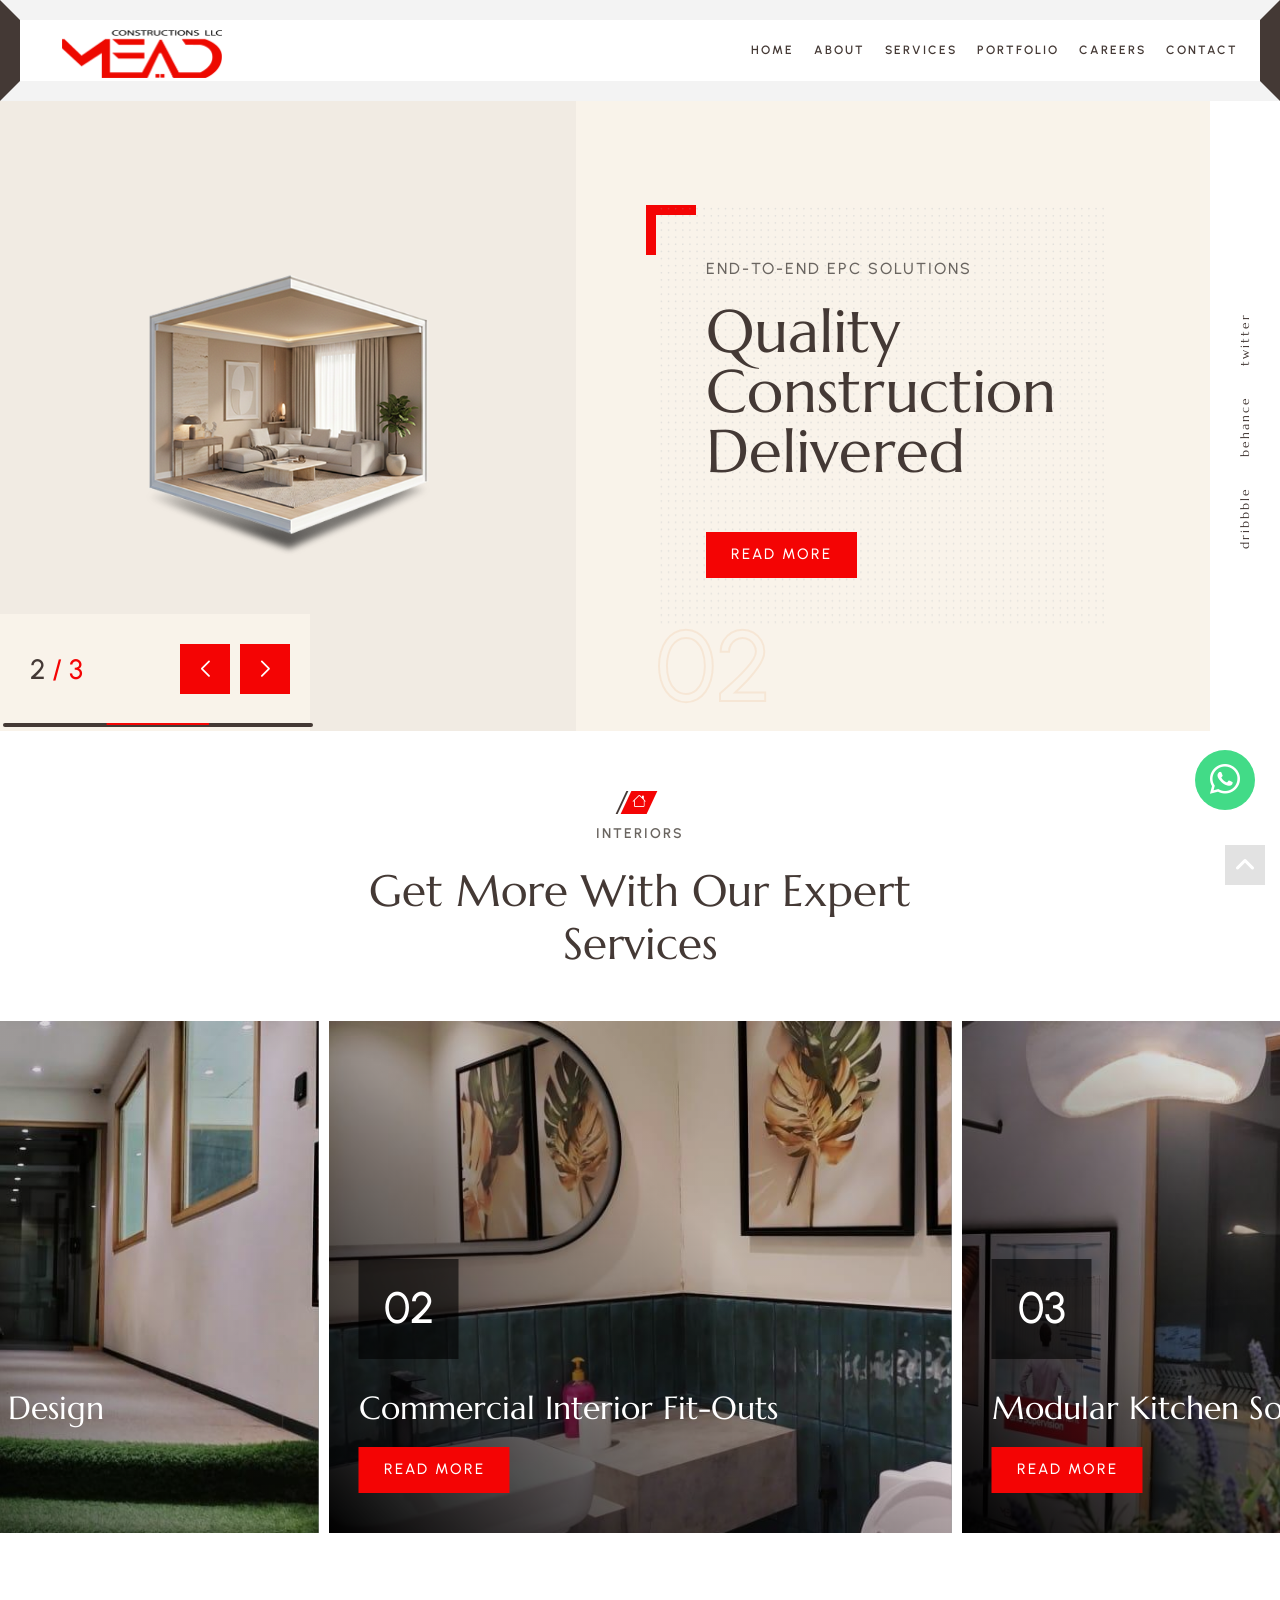
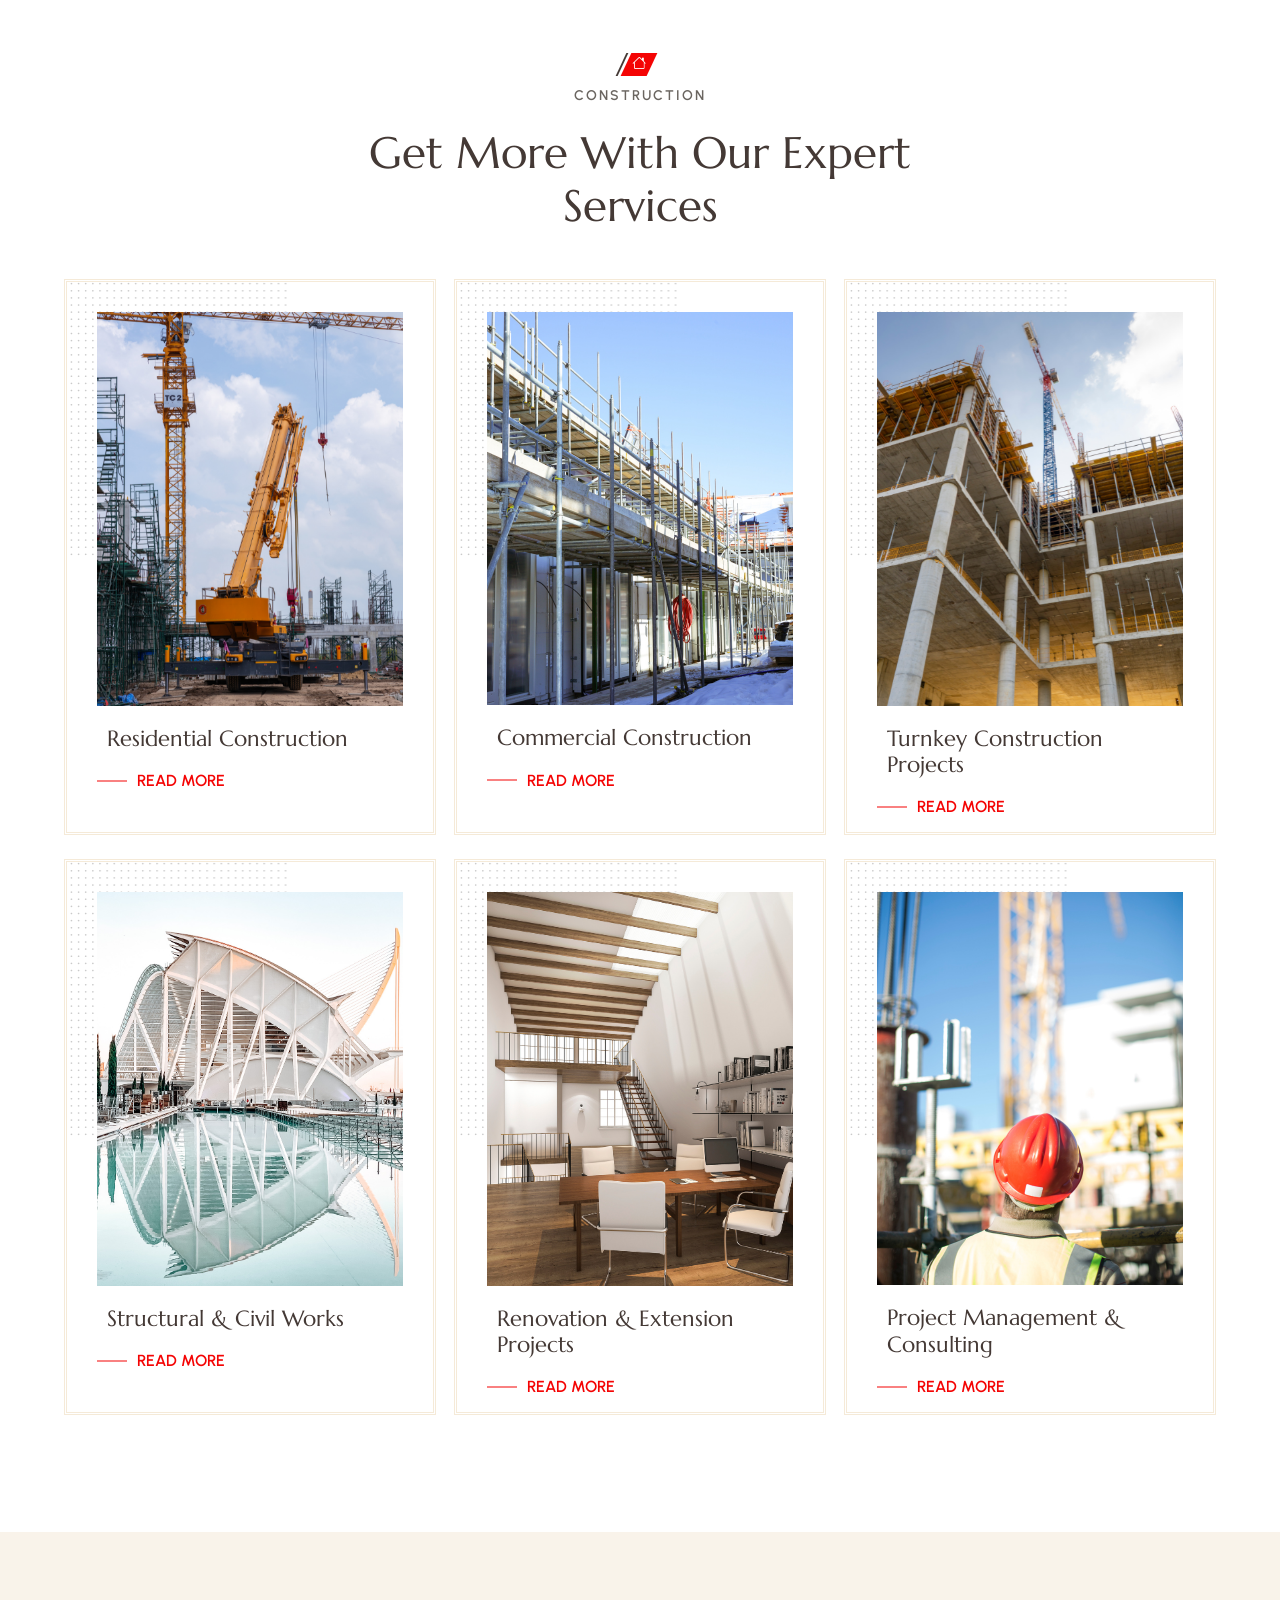
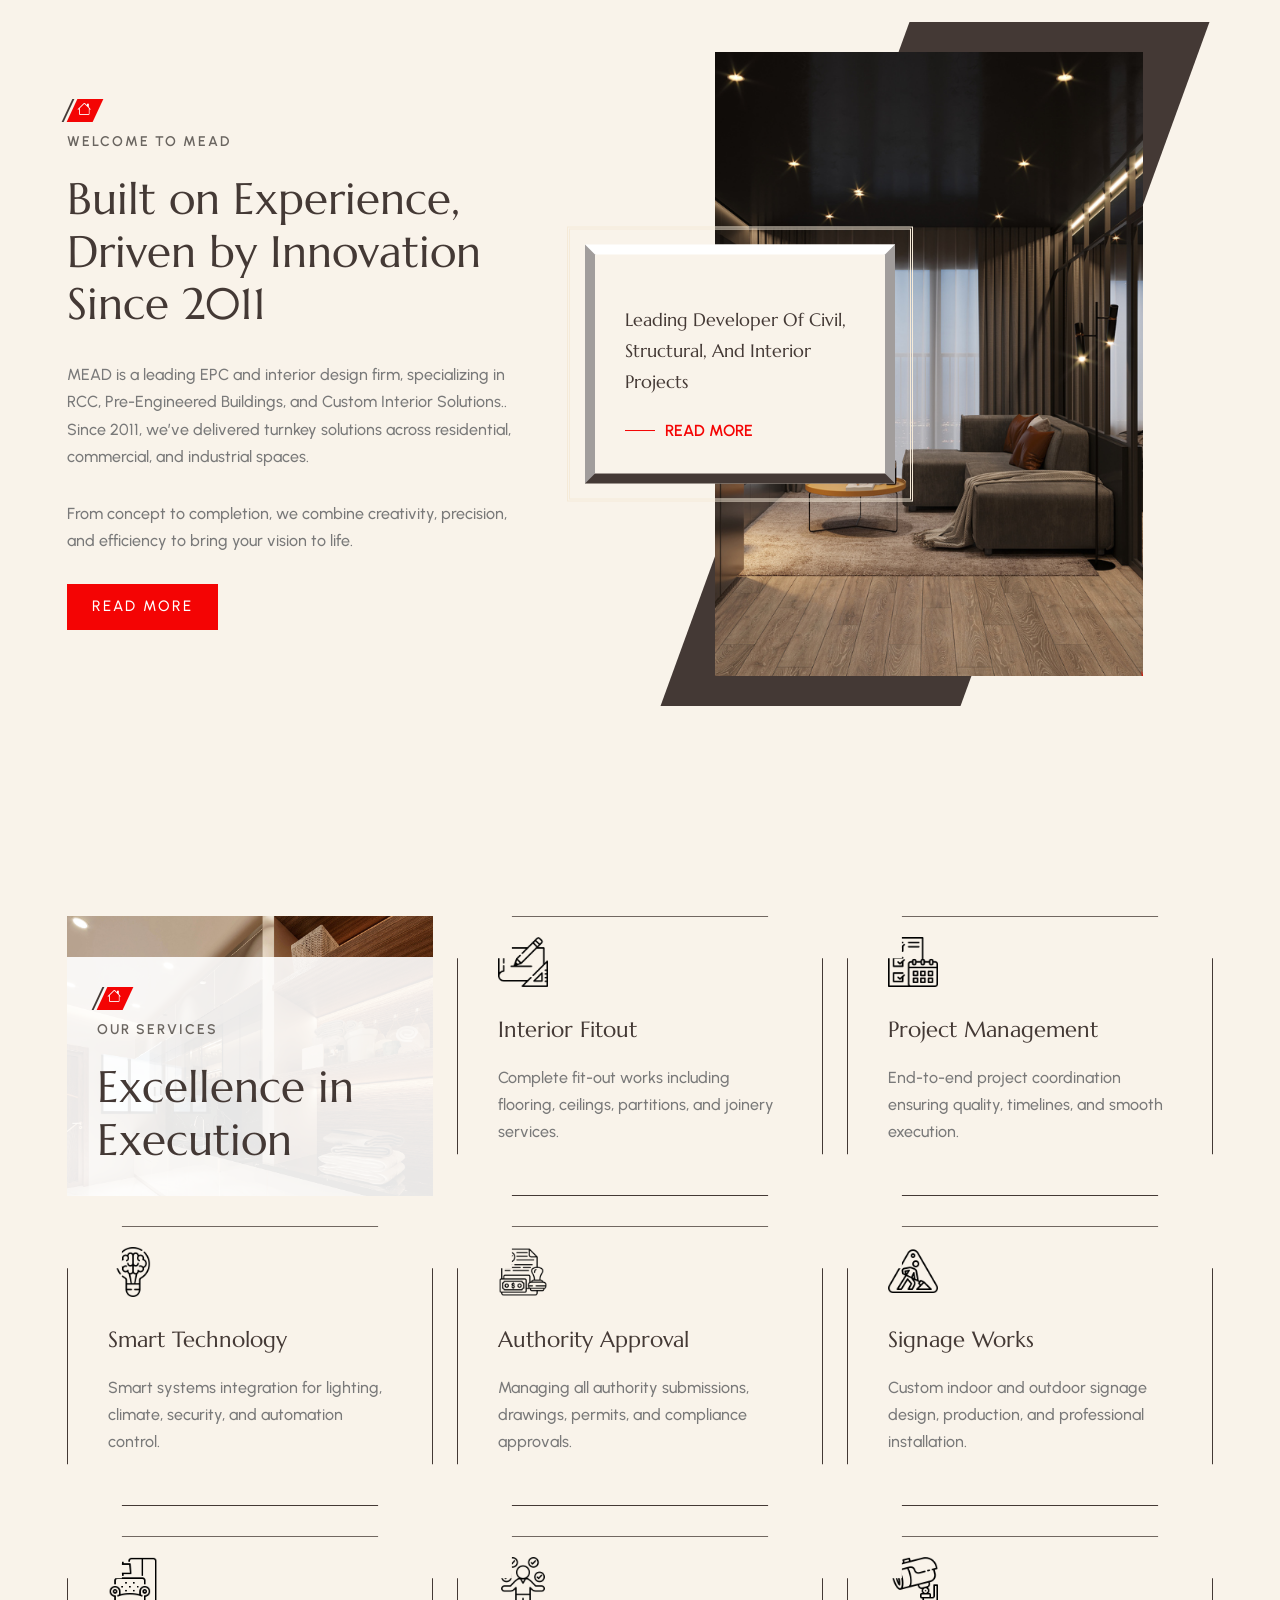
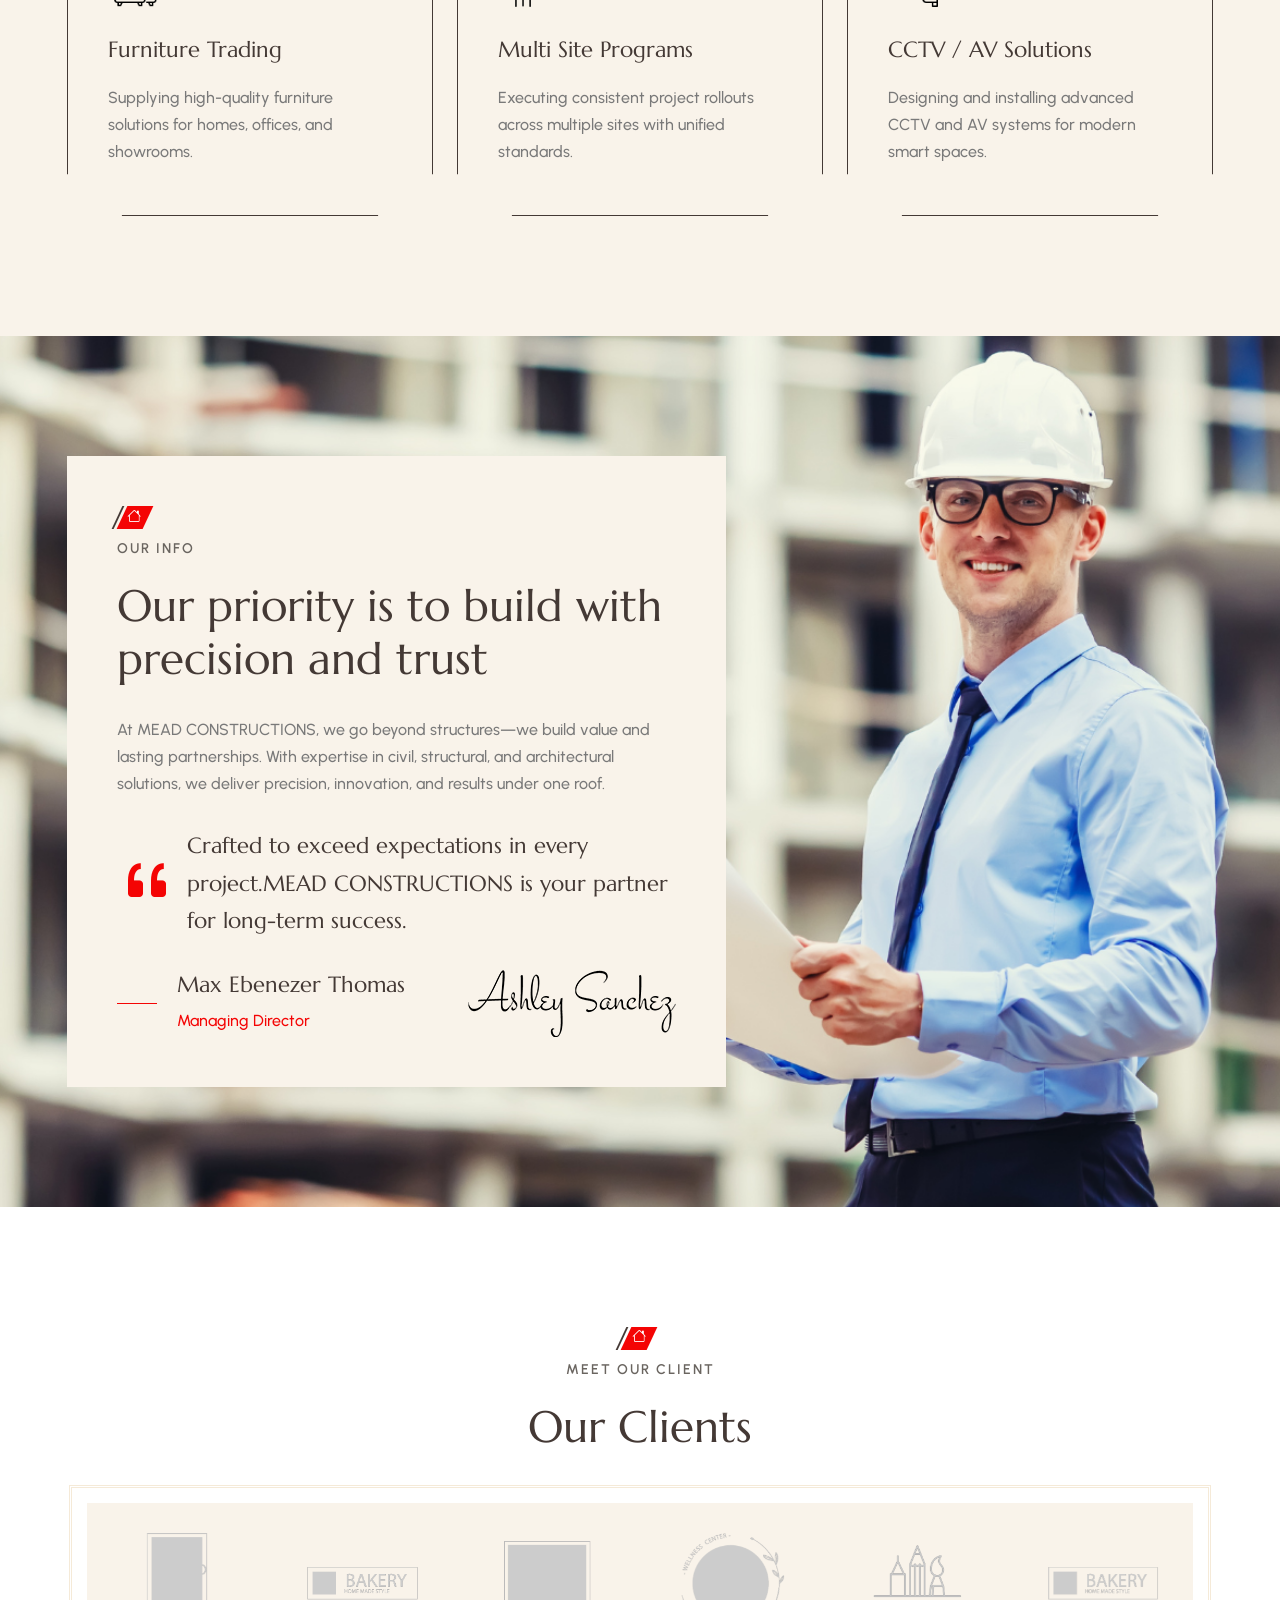
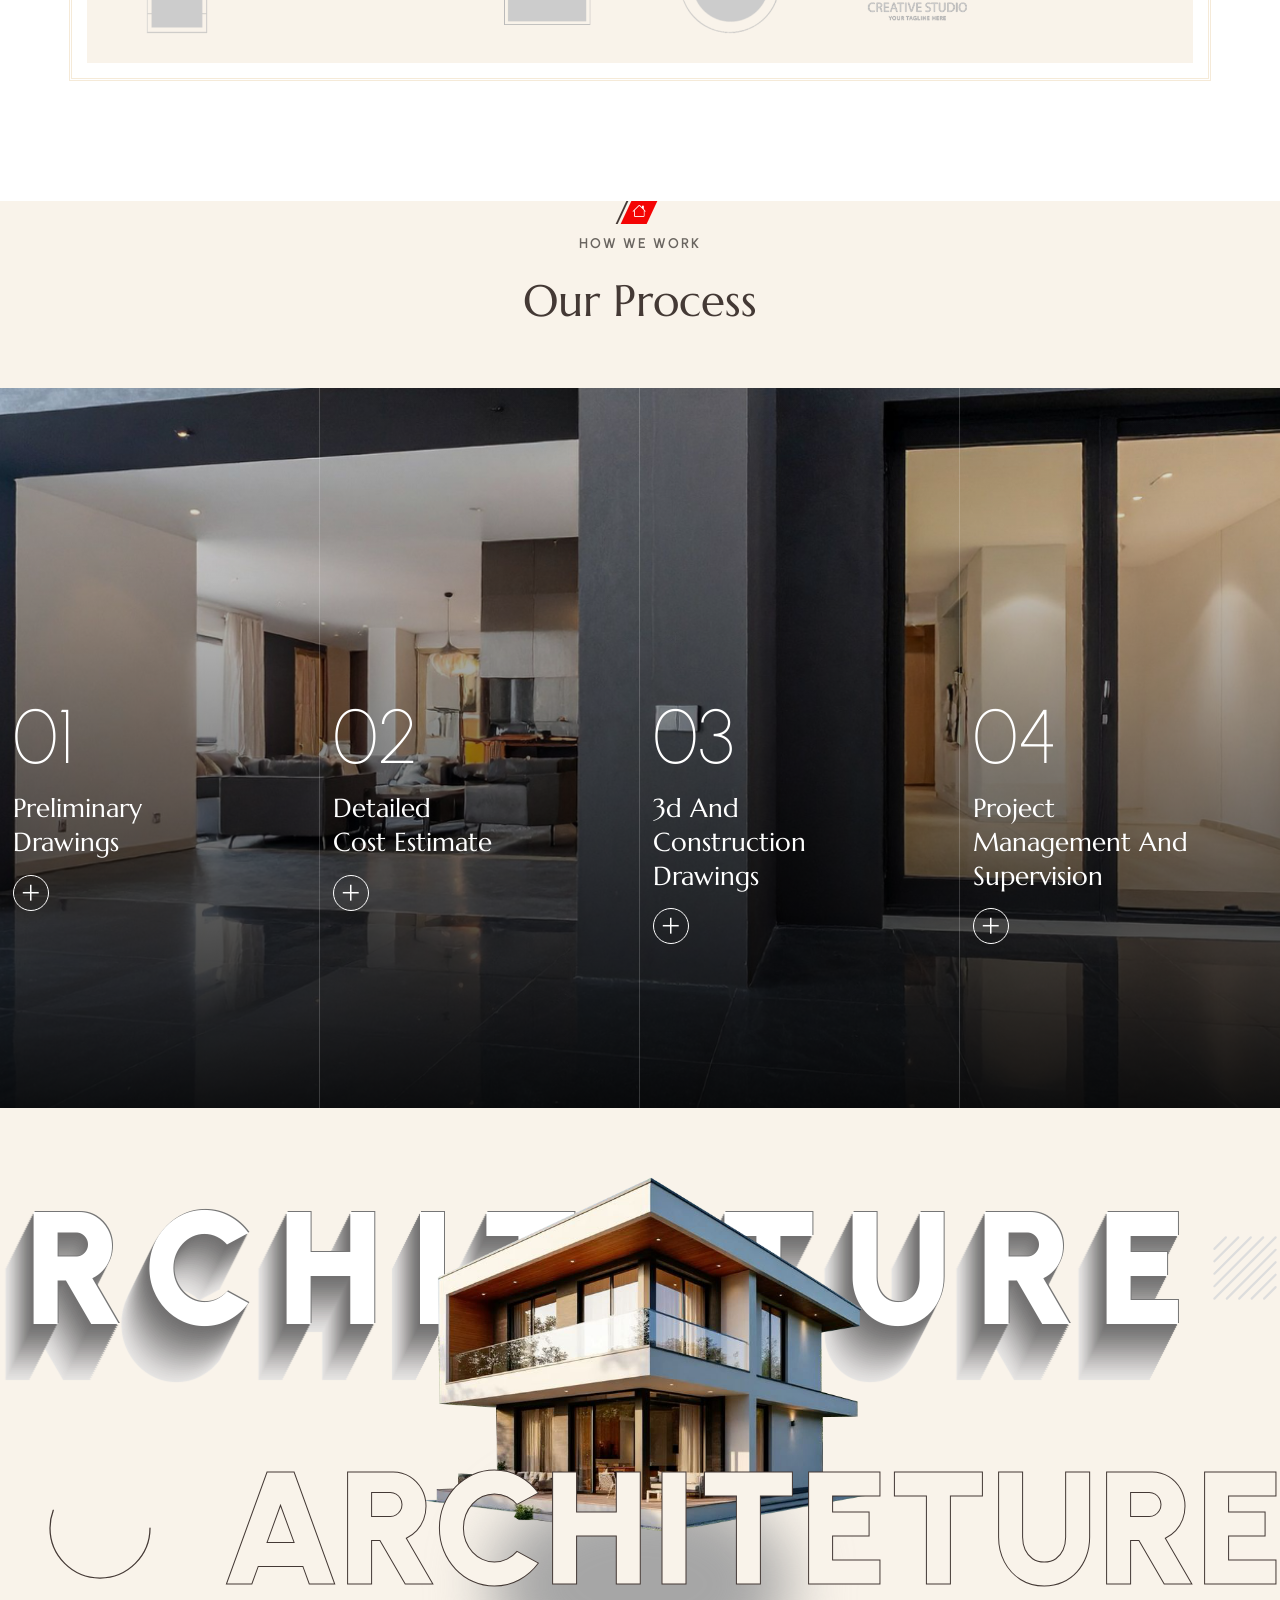
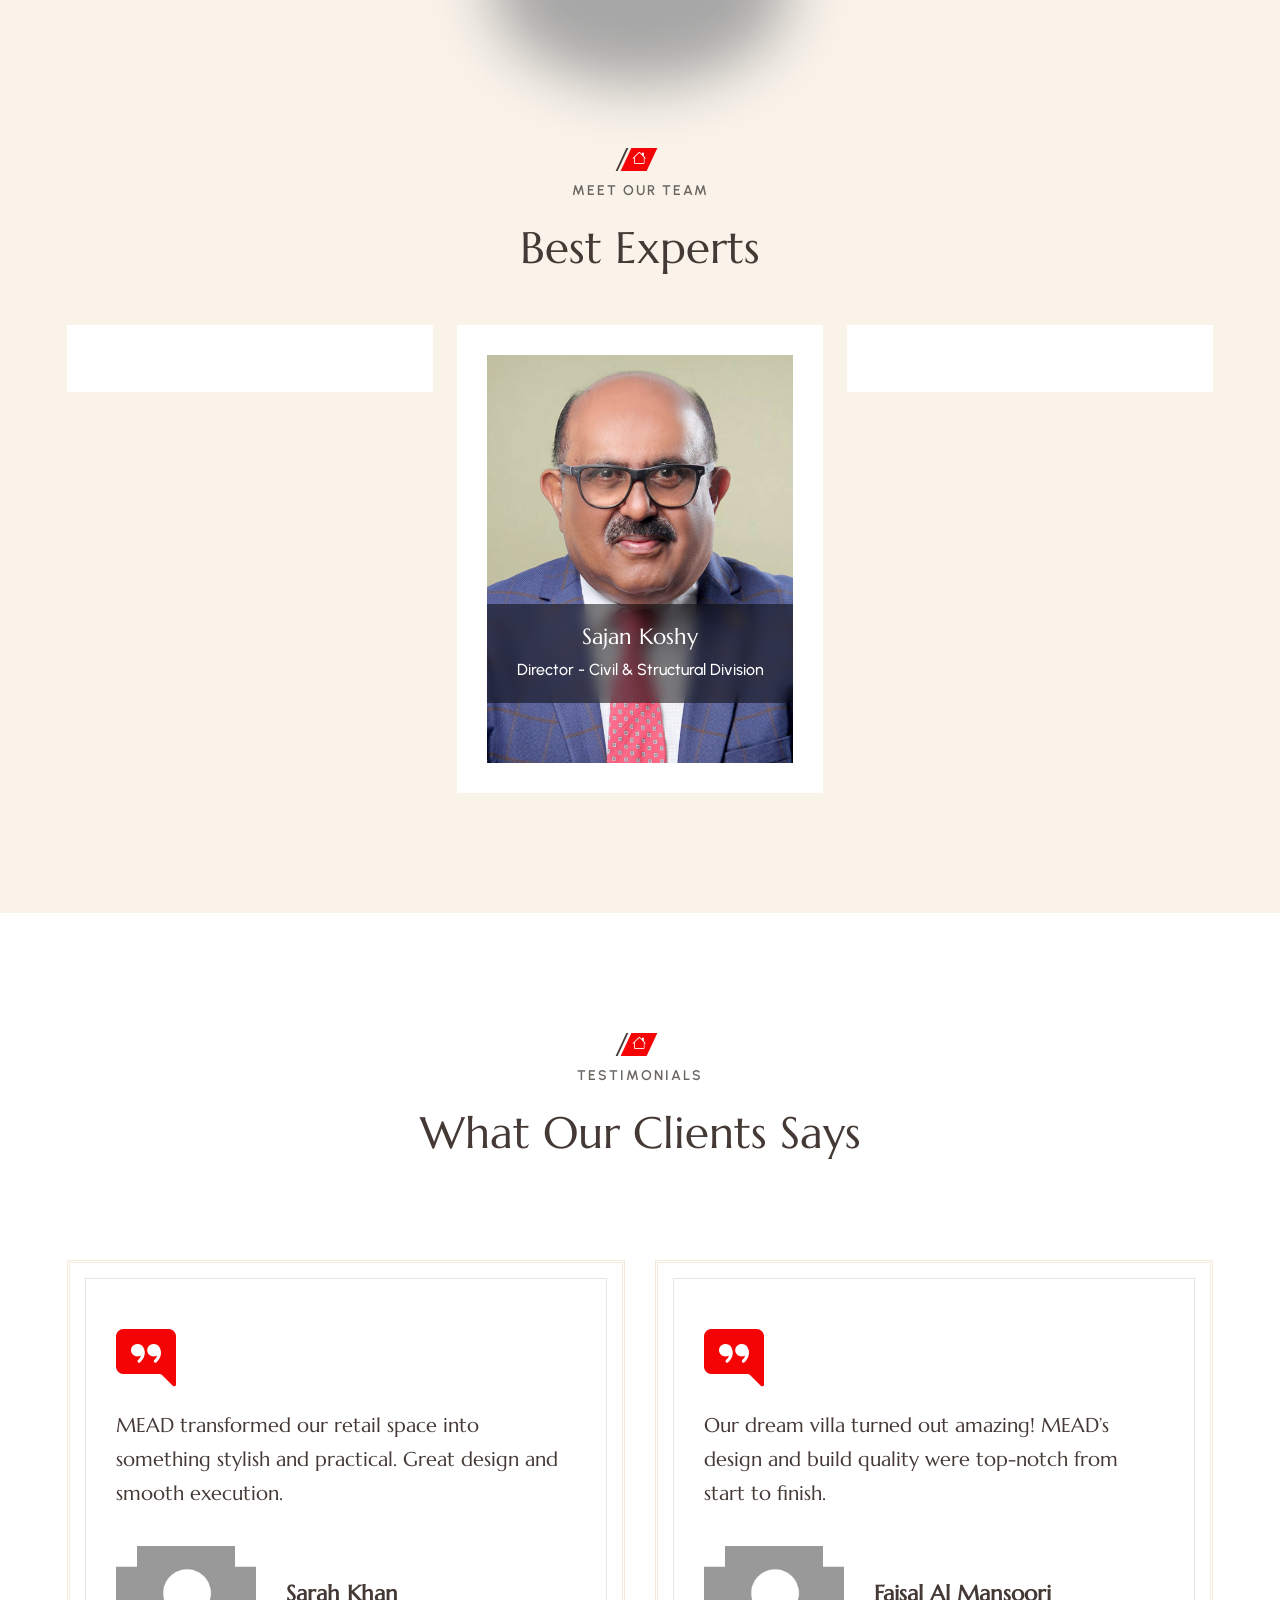
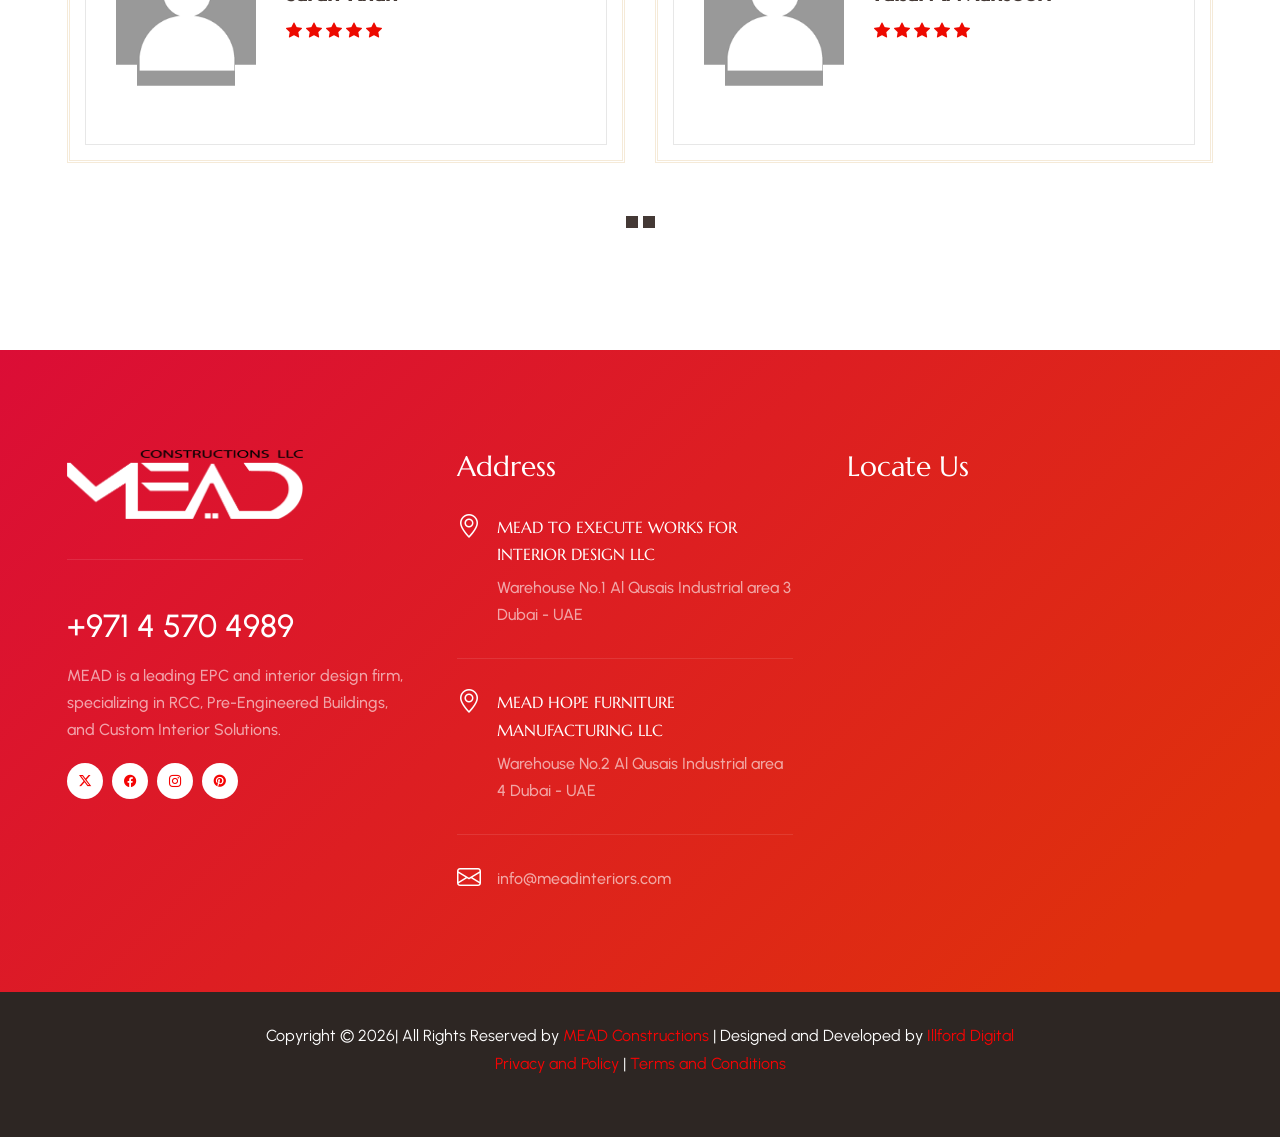
==== index.html @ 0c6e7ac3 "vommit" ====
<!DOCTYPE html>
<html lang="en">

<head>

    <!-- META -->
    <meta charset="utf-8">
    <meta http-equiv="X-UA-Compatible" content="IE=edge">
    <meta name="keywords" content="">
    <meta name="author" content="">
    <meta name="robots" content="">
    <meta name="description" content="">

    <!-- FAVICONS ICON -->
    <link rel="apple-touch-icon" sizes="180x180" href="images/apple-touch-icon-v2.png">
    <link rel="icon" type="image/png" sizes="32x32" href="images/favicon-32x32-v2.png">
    <link rel="icon" type="image/png" sizes="16x16" href="images/favicon-16x16.png">


    <!-- PAGE TITLE HERE -->
    <title>Home | MEAD</title>

    <!-- MOBILE SPECIFIC -->
    <meta name="viewport" content="width=device-width, initial-scale=1">

    <link rel="stylesheet" href="css/bootstrap.min.css"><!-- BOOTSTRAP STYLE SHEET -->
    <link rel="stylesheet" href="css/font-awesome.min.css"><!-- FONTAWESOME STYLE SHEET -->
    <link rel="stylesheet" href="css/owl.carousel.min.css"><!-- OWL CAROUSEL STYLE SHEET -->
    <link rel="stylesheet" href="css/magnific-popup.min.css"><!-- MAGNIFIC POPUP STYLE SHEET -->
    <link rel="stylesheet" href="css/swiper-bundle.min.css"><!-- Link Swiper's CSS -->
    <link rel="stylesheet" href="css/style.css"><!-- MAIN STYLE SHEET -->
    <link rel="stylesheet" href="css/bootstrap-icons.css"><!-- BOOTSTRAP ICON STYLE SHEET -->
    <link rel="stylesheet" href="css/lc_lightbox.css"><!-- Lc light box popup -->
    <link rel="stylesheet" href="css/bootstrap-slider.min.css"><!-- Price Range Slider -->
<style>
    .loading-area{
    position: fixed;
    inset: 0;
    background: #ffffff;
    display: flex;
    align-items: center;
    justify-content: center;
    z-index: 9999;
}

/* remove absolute positioning */
.loading-pic{
    position: relative;
}

/* Spinner */
.loader{
    width: 50px;
    height: 50px;
    border: 5px solid #f3f3f3;
    border-top: 5px solid #e10600;
    border-radius: 50%;
    animation: spin 1s linear infinite;
}

@keyframes spin{
    0%{ transform: rotate(0deg); }
    100%{ transform: rotate(360deg); }
}




 @media (max-width: 1024px) {
    .heading .above, .heading .below {
        display: block;
                font-size: 30px;
    }

    .acd-bx.enabled .section:not(.open) h2.heading .above, .acd-bx.enabled .section:not(.open) h2.heading .below {
    display: block;
    }
}


</style>
</head>

<body>
    <!-- LOADING AREA START ===== -->
    <div class="loading-area">
        <div class="loading-box"></div>
        <div class="loading-pic">
            <div class="loader"></div>
        </div>
    </div>
    <!-- LOADING AREA  END ====== -->

    <!-- Curser Pointer -->
    <div class="cursor"></div>
    <div class="cursor2"></div>

    <div class="page-wraper">

        <!-- HEADER START -->
        <header class="sticky-header site-header header-style-2 mobile-sider-drawer-menu">
            <div class="main-bar-wraper  navbar-expand-lg">
                <div class="main-bar">

                    <div class="container-fluid clearfix">

                        <div class="logo-header">
                            <div class="logo-header-inner logo-header-one">
                                <a href="index.html">
                                    <img src="images/red-logo.png" alt="">
                                </a>
                            </div>
                        </div>


                        <ul class="company-site-info">
                            <li><i class="bi bi-phone"></i><a href="tel:+97145704989" style="cursor: pointer;">+971 4
                                    570 4989</a></li>
                            <li><i class="bi bi-envelope"></i><a href="mailto:info@meadinteriors.com"
                                    style="cursor: pointer;">info@meadinteriors.com</a></li>
                        </ul>


                        <!-- NAV Toggle Button -->
                        <button id="mobile-side-drawer" data-target=".header-nav" data-toggle="collapse" type="button"
                            class="navbar-toggler collapsed">
                            <span class="sr-only">Toggle navigation</span>
                            <span class="icon-bar icon-bar-first"></span>
                            <span class="icon-bar icon-bar-two"></span>
                            <span class="icon-bar icon-bar-three"></span>
                        </button>

                        <!-- MAIN Vav -->
                        <div class="nav-animation header-nav navbar-collapse collapse d-flex justify-content-end">

                            <ul class=" nav navbar-nav">
                                <li><a href="index.html">Home</a></li>
                              <li><a href="about.html">About</a></li>
                                        <!-- <li class="menu-arrow"><a href="services.html">Services</a></li> -->

                                   <!-- <li class="has-child"><a href="javascript:;">Interiors</a>
                                    <ul class="sub-menu">
                                        <li><a href="service-detail.html">Interior Design</a></li>
                                        <li><a href="service-detail.html">Smart Space</a></li>
                                      <li><a href="service-detail.html">Furnture</a></li>
                                      <li><a href="service-detail.html">Joinery</a></li>
                                    </ul>                                                                 
                                </li>
                                   <li class="has-child"><a href="javascript:;">Construction</a>
                                    <ul class="sub-menu">
                                        <li><a href="service-detail.html">Engineering, Procurement & Construction (EPC)</a></li>
                                        <li><a href="service-detail.html">Pre-Engineered Building (PEB) Systems</a></li>
                                        <li><a href="service-detail.html">Civil & Structural Works</a></li>
                                        <li><a href="service-detail.html">Architecture & Design</a></li>
                                        <li><a href="service-detail.html">Interior Design & Fit-Out</a></li>
                                        <li><a href="service-detail.html">Maintenance & Facility Management</a></li>
                                    </ul>                                                                 
                                </li> -->


                                 <li class="has-child">
                                    <a href="javascript:;">Services</a>
                                    <ul class="sub-menu">

                                        <li><a href="javascript:;">Interiors</a>
                                            <ul class="sub-menu">
                                                <li><a href="interiors.html#residential-interior-design">Residential Interior Design</a></li>
                                                <li><a href="interiors.html#commercial-interior-fit-outs">Commercial Interior Fit-Outs</a></li>
                                                  <li><a href="interiors.html#modular-kitchen-solutions">Modular Kitchen Solutions</a></li>
                                                    <li><a href="interiors.html#bedroom-and-wardrobe-design">Bedroom & Wardrobe Design</a></li>
                                                      <li><a href="interiors.html#false-ceiling-and-lighting-design">False Ceiling & Lighting Design</a></li>
                                                        <li><a href="interiors.html#renovation-and-remodeling-services">Renovation & Remodeling Services</a></li>
                                            </ul>
                                        </li>

                                        <li><a href="javascript:;">Constructions</a>
                                            <ul class="sub-menu">
                                                <li><a href="constructions.html#residential-construction">Residential Construction</a></li>
                                                <li><a href="constructions.html#commercial-construction">Commercial Construction</a></li>
                                                   <li><a href="constructions.html#turnkey-construction-projects">Turnkey Construction Projects</a></li>
                                                      <li><a href="constructions.html#structural-and-civil-works">Structural & Civil Works</a></li>
                                                         <li><a href="constructions.html#renovation-and-extension-projects">Renovation & Extension Projects</a></li>
                                                             <li><a href="constructions.html#project-management-and-consulting">Project Management & Consulting</a></li>
                                            </ul>
                                        </li>                                              
                                    </ul>                                
                                </li>


                                <li><a href="project.html">Portfolio</a></li>
                                <li><a href="career.html">Careers</a></li>
                                  
                                <li><a href="contact.html">Contact</a></li>

                                </ul>

</div>


                                <!-- SITE Search -->
                                <div id="search">
                                    <span class="close-btn">X</span>
                                    <form role="search" id="searchform" action="/search" method="get" class="radius-xl">
                                        <div class="input-group">
                                            <input class="form-control" value="" name="q" type="search"
                                                placeholder="Search...">
                                            <span class="input-group-append">
                                                <button type="button" class="search-btn">
                                                    <i class="bi bi-search"></i>
                                                </button>
                                            </span>
                                        </div>
                                    </form>
                                </div>

                        </div>

                    </div>
                </div>
                <!-- Sidebar popup Item -->
                <!-- <div class="xs-sidebar-group info-group">
                <div class="xs-overlay xs-bg-black"></div>
                <div class="xs-sidebar-widget">

                    <div class="sidebar-widget-container">
                        <div class="widget-heading">
                            <a href="#" class="close-side-widget">
                                <i class="bi bi-x-square-fill"></i>
                            </a>
                        </div>

                        <div class="sidebar-textwidget"> -->

                <!-- Sidebar Info Content -->
                <!-- <div class="sidebar-info-contents">
                                <div class="content-inner">
                                    <div class="content-box">

                                        <div class="cart-dropdown-item-wraper">
                                            <div class="nav-cart-content">
                                                
                                                <div class="nav-cart-items">
                                                    <div class="nav-cart-item">
                                                        <div class="nav-cart-item-image">
                                                            <a href="shop-detail.html"><img src="images/cart/pic-1.jpg" alt="p-1"></a>
                                                        </div>
                                                        <div class="nav-cart-item-desc">
                                                            <span class="nav-cart-item-price"><strong>2</strong> x $ 19.99</span>
                                                            <a href="shop-detail.html">Potted plants with shelf and chair</a>
                                                            <a href="shop-detail.html" class="nav-cart-item-quantity radius-sm">x</a>
                                                        </div>
                                                    </div>
                                                    <div class="nav-cart-item">
                                                        <div class="nav-cart-item-image">
                                                            <a href="shop-detail.html"><img src="images/cart/pic-2.jpg" alt="p-2"></a>
                                                        </div>
                                                        <div class="nav-cart-item-desc">
                                                            <span class="nav-cart-item-price"><strong>1</strong> x $ 24.99</span>
                                                            <a href="shop-detail.html">Elegant plants decoration vase</a>
                                                            <a href="shop-detail.html" class="nav-cart-item-quantity radius-sm">x</a>
                                                        </div>
                                                    </div>
                                                    <div class="nav-cart-item">
                                                        <div class="nav-cart-item-image">
                                                            <a href="shop-detail.html"><img src="images/cart/pic-3.jpg" alt="p-1"></a>
                                                        </div>
                                                        <div class="nav-cart-item-desc">
                                                            <span class="nav-cart-item-price"><strong>2</strong> x $ 19.99</span>
                                                            <a href="shop-detail.html">Round plants decoration vase</a>
                                                            <a href="shop-detail.html" class="nav-cart-item-quantity radius-sm">x</a>
                                                        </div>
                                                    </div>
                                                    <div class="nav-cart-item">
                                                        <div class="nav-cart-item-image">
                                                            <a href="shop-detail.html"><img src="images/cart/pic-4.jpg" alt="p-2"></a>
                                                        </div>
                                                        <div class="nav-cart-item-desc">
                                                            <span class="nav-cart-item-price"><strong>1</strong> x $ 24.99</span>
                                                            <a href="shop-detail.html">Plant pot on stairs interior design</a>
                                                            <a href="shop-detail.html" class="nav-cart-item-quantity radius-sm">x</a>
                                                        </div>
                                                    </div>
                                                </div>

                                                <div class="nav-cart-title p-tb10 p-lr15 d-flex">
                                                    <h4  class="m-a0">Subtotal:</h4>
                                                    <h5 class="m-a0">$67.97</h5>
                                                </div>

                                                <div class="nav-cart-action d-flex justify-content-start">
                                                    <a href="shop-detail.html" class="site-button">View Cart</a>
                                                    <a href="shop-detail.html" class="site-button-secondry" >Checkout </a>
                                                </div>

                                            </div>
                                        </div> 
                                        
                                    </div>
                                </div>
                            </div> -->

                <!-- </div>

                    </div>
                </div>
            </div> -->
                <!--End Sidebar popup Item -->
        </header>
        <!-- HEADER END -->

        <!-- CONTENT START -->
        <div class="page-content">

            <!-- Swiper -->
            <div class="twm-slider1-wrap slider-circle-pic-wrap">

                <div class="slider2-left-sidebar">
                    <div class="slider2-left-sidebar-position">
                        <div class="slider2-l-social">
                            <ul class="social2-icons">
                                <li><a class="bg-dribble-clr" href="javascript:void(0);">dribbble<i
                                            class="bi bi-dribbble"></i></a></li>
                                <li><a class="bg-behance-clr" href="javascript:void(0);">behance<i
                                            class="bi bi-behance"></i></a></li>
                                <li><a class="bg-twitter-clr" href="javascript:void(0);">twitter<i
                                            class="bi bi-twitter-x"></i></a></li>
                            </ul>
                        </div>

                    </div>
                </div>


                <div class="swiper twm-slider1">

                    <div class="swiper-wrapper  twm-slider1-slides">
                        <div class="swiper-slide">
                            <img src="images/main-slider/slider1/interior1.png" alt="">
                        </div>
                        <div class="swiper-slide">
                            <img src="images/main-slider/slider1/interior3.png" alt="">
                        </div>
                        <div class="swiper-slide">
                            <img src="images/main-slider/slider1/interior2.png" alt="">
                        </div>
                    </div>
                    <div class="controls-area">
                        <div class="swiper-pagination"></div>
                        <div class="buttons-controls">
                            <div class="swiper-button-next"></div>
                            <div class="swiper-button-prev"></div>
                        </div>
                        <div class="swiper-scrollbar"></div>

                    </div>
                </div>

                <div class="swiper twm-slider1-content">

                    <div class="swiper-wrapper">
                        <div class="swiper-slide">
                            <div class="twm-slider1-content-inner">
                                <div class="twm-slider1-content-inner-detail">
                                    <span class="sm-title" data-swiper-parallax="-300">Engineering Excellence</span>
                                    <h2 class="wt-title" data-swiper-parallax="-500">
                                        Landmark Structural Design
                                    </h2>
                                    <a href="about.html" class="site-button">Read More</a>
                                </div>
                            </div>
                            <div class="xl-title">
                                <span data-swiper-parallax="-1000">01</span>
                            </div>
                        </div>

                        <div class="swiper-slide">
                            <div class="twm-slider1-content-inner">
                                <div class="twm-slider1-content-inner-detail">
                                    <span class="sm-title" data-swiper-parallax="-300">End-to-End EPC Solutions</span>
                                    <h2 class="wt-title" data-swiper-parallax="-500">
                                        Quality Construction Delivered
                                    </h2>
                                    <a href="about.html" class="site-button">Read More</a>
                                </div>
                            </div>
                            <div class="xl-title">
                                <span data-swiper-parallax="-1000">02</span>
                            </div>
                        </div>

                        <div class="swiper-slide">
                            <div class="twm-slider1-content-inner">
                                <div class="twm-slider1-content-inner-detail">
                                    <span class="sm-title" data-swiper-parallax="-300">RCC & PEB Expertise</span>
                                    <h2 class="wt-title" data-swiper-parallax="-500">
                                        Durable Modern Structures
                                    </h2>
                                    <a href="about.html" class="site-button">Read More</a>
                                </div>
                            </div>
                            <div class="xl-title">
                                <span data-swiper-parallax="-1000">03</span>
                            </div>
                        </div>


                    </div>
                    <!--                    
                    <div class="slider-circle-pic">
                        <img src="images/main-slider/slider1/circle1.png" alt="">
                    </div> -->

                </div>



            </div>
            <!-- Swiper -->











            <!-- Slider Section -->
            <div class="twm-hvillas-2slider" style="    background-color: white;
    padding-top: 60px;">

                <div class="section">
                    <div class="container">


                         <div class="section-head center wt-small-separator-outer">
                        <div class="wt-small-separator site-text-primary">
                            <i class="bi bi-house"></i>
                            <div>Interiors</div>
                        </div>
                        <h2 class="wt-title">Get More With Our Expert Services</h2>
                    </div>



                        <div class="hvillas-sl-2">
                            <div class="swiper-wrapper">

                                <!--Column -1 -->
                                <div class="swiper-slide">
                                    <div class="people__card">
                                        <img src="images/project/image1.jpg" alt="Image" class="people__card__image">
                                        <div class="people__card__content">
                                            <div class="slide__number">01</div>
                                            <div class="slide__title">Residential Interior Design</div>
                                            <a href="interiors.html#residential-interior-design" class="site-button">Read More</a> 
                                        </div>
                                        <div class="slide__gradient"></div>
                                    </div>
                                </div>
                                <!--Column -2 -->
                                <div class="swiper-slide">
                                    <div class="people__card">
                                        <img src="images/project/image2.jpg" alt="Image" class="people__card__image">
                                        <div class="people__card__content">
                                            <div class="slide__number">02</div>
                                            <div class="slide__title">Commercial Interior Fit-Outs</div>
                                            <a href="interiors.html#commercial-interior-fit-outs" class="site-button">Read More</a> 
                                        </div>
                                        <div class="slide__gradient"></div>
                                    </div>
                                </div>
                                <!--Column -3 -->
                                <div class="swiper-slide">
                                    <div class="people__card">
                                        <img src="images/project/image3.jpg" alt="Image" class="people__card__image">
                                        <div class="people__card__content">
                                            <div class="slide__number">03</div>
                                            <div class="slide__title">Modular Kitchen Solutions</div>
                                            <a href="interiors.html#modular-kitchen-solutions" class="site-button">Read More</a> 
                                        </div>
                                        <div class="slide__gradient"></div>
                                    </div>
                                </div>
                                <!--Column -4 -->
                                <div class="swiper-slide">
                                    <div class="people__card">
                                        <img src="images/project/image4.jpg" alt="Image" class="people__card__image">
                                        <div class="people__card__content">
                                            <div class="slide__number">04</div>
                                            <div class="slide__title">Bedroom & Wardrobe Design</div>
                                            <a href="interiors.html#bedroom-and-wardrobe-design" class="site-button">Read More</a> 
                                        </div>
                                        <div class="slide__gradient"></div>
                                    </div>
                                </div>
                                <!--Column -5 -->
                                <div class="swiper-slide">
                                    <div class="people__card">
                                        <img src="images/project/image5.jpg" alt="Image" class="people__card__image">
                                        <div class="people__card__content">
                                            <div class="slide__number">05</div>
                                            <div class="slide__title">False Ceiling & Lighting Design</div>

                                            <a href="interiors.html#false-ceiling-and-lighting-design" class="site-button">Read More</a> 
                                        </div>
                                        <div class="slide__gradient"></div>
                                    </div>
                                </div>
                                <!--Column -6 -->
                                <div class="swiper-slide">
                                    <div class="people__card">
                                        <img src="images/project/image6.jpg" alt="Image" class="people__card__image">
                                        <div class="people__card__content">
                                            <div class="slide__number">06</div>
                                            <div class="slide__title">Renovation & Remodeling Services</div>
                                            <a href="interiors.html#renovation-and-remodeling-services" class="site-button">Read More</a> 
                                        </div>
                                        <div class="slide__gradient"></div>
                                    </div>
                                </div>
                                <!--Column -7 -->
                         
                                <!--Column -8 -->
                         

                            </div>
                        </div>
                    </div>
                </div>

            </div>
            <!-- Slider Section -->









<style>
    .service-icon-box-two .service-icon-box-bootom {
    padding-top: 20px;
}
.service-icon-box-two {
    height: 550px;
}
.service-icon-box-two .service-icon-content {
    padding: 15px 0px 30px 0px;

}

@media only screen and (max-width: 768px) {
.service-icon-box-two {
    height: 454px;
}

.how_we_work{
    padding-top: 60px !important;
}

}
</style>




            <!-- WE PROVIDE SERVICE SECTION START -->
            <div class="section-full p-t120 p-b90 twm-we-pro-service-wrap">
                <div class="container">

                    <!-- TITLE START-->
                    <div class="section-head center wt-small-separator-outer">
                        <div class="wt-small-separator site-text-primary">
                            <i class="bi bi-house"></i>
                            <div>Construction</div>
                        </div>
                        <h2 class="wt-title">Get More With Our Expert Services</h2>
                    </div>
                    <!-- TITLE END-->

                    <div class="section-content">
                        <div class="service-icon-box-wrap">
                            <div class="row justify-content-center d-flex">

                                <!--Column 1-->
                                <div class="col-xl-4 col-lg-4 col-md-6 m-b30">
                                    <div class="service-icon-box-two">
                                        <div class="service-media"><img src="images/services/1.jpg" alt=""></div>
                                            <div class="service-icon-box-bootom">
                             
                                            <h3 class="wt-title"><a href="constructions.html#residential-construction">Residential Construction</a></h3>
                                        </div>

                                        <div class="service-icon-content">
                                         
                                            <a href="constructions.html#residential-construction" class="site-button-link site-text-primary">Read More</a>
                                        </div>
                                    
                                    </div>
                                </div>

                                <!--Column 2-->
                                <div class="col-xl-4 col-lg-4 col-md-6 m-b30">
                                    <div class="service-icon-box-two">
                                        <div class="service-media"><img src="images/services/2.jpg" alt=""></div>
                                          <div class="service-icon-box-bootom">
                                          
                                            <h3 class="wt-title"><a href="constructions.html#commercial-construction">Commercial Construction</a></h3>
                                        </div>
                                        <div class="service-icon-content">
                                           
                                            <a href="constructions.html#commercial-construction" class="site-button-link site-text-primary">Read More</a>
                                        </div>
                                      
                                    </div>
                                </div>


                                <!--Column 3-->
                                <div class="col-xl-4 col-lg-4 col-md-6 m-b30">
                                    <div class="service-icon-box-two">
                                        <div class="service-media"><img src="images/services/3.jpg" alt=""></div>
                                          <div class="service-icon-box-bootom">
                                 
                                            <h3 class="wt-title"><a href="constructions.html#turnkey-construction-projects">Turnkey Construction Projects</a></h3>
                                        </div>
                                        <div class="service-icon-content">
                                          
                                            <a href="constructions.html#turnkey-construction-projects" class="site-button-link site-text-primary">Read More</a>
                                        </div>

                                      
                                    </div>
                                </div>

                                <!--Column 4-->
                                <div class="col-xl-4 col-lg-4 col-md-6 m-b30">
                                    <div class="service-icon-box-two">
                                        <div class="service-media"><img src="images/services/4.jpg" alt=""></div>
                                          <div class="service-icon-box-bootom">
                                    
                                            <h3 class="wt-title"><a href="constructions.html#structural-and-civil-works">Structural & Civil Works</a>
                                            </h3>
                                        </div>
                                        <div class="service-icon-content">
                                            
                                            <a href="constructions.html#structural-and-civil-works" class="site-button-link site-text-primary">Read More</a>
                                        </div>
                                      
                                    </div>
                                </div>

                                <!--Column 5-->
                                <div class="col-xl-4 col-lg-4 col-md-6 m-b30">
                                    <div class="service-icon-box-two">
                                        <div class="service-media"><img src="images/services/5.jpg" alt=""></div>
                                          <div class="service-icon-box-bootom">
                                          
                                            <h3 class="wt-title"><a href="constructions.html#renovation-and-extension-projects">Renovation & Extension Projects</a></h3>
                                        </div>
                                        <div class="service-icon-content">
                                           
                                            <a href="constructions.html#renovation-and-extension-projects" class="site-button-link site-text-primary">Read More</a>
                                        </div>
                                      
                                    </div>
                                </div>

                                <!--Column 6-->
                                <div class="col-xl-4 col-lg-4 col-md-6 m-b30">
                                    <div class="service-icon-box-two">
                                        <div class="service-media"><img src="images/services/6.jpg" alt=""></div>
                                          <div class="service-icon-box-bootom">
                                     
                                            <h3 class="wt-title"><a href="constructions.html#project-management-and-consulting">Project Management & Consulting</a></h3>
                                        </div>
                                        <div class="service-icon-content">
                                         
                                            <a href="constructions.html#project-management-and-consulting" class="site-button-link site-text-primary">Read More</a>
                                        </div>
                                      
                                    </div>
                                </div>

                            </div>
                        </div>
                    </div>

                </div>
            </div>
            <!-- WE PROVIDE SERVICE SECTION END -->


            <!-- ABOUT ONE SECTION START -->
            <div class="section-full p-t120  p-b90  about-section-one-wrap">
                <div class="about-section-one">
                    <div class="container">
                        <div class="section-content">
                            <div class="row">
                                <div class="col-lg-5 col-md-12 m-b30">
                                    <div class="company-exp-full-info">
                                        <!-- TITLE START-->
                                        <div class="section-head left wt-small-separator-outer">
                                            <div class="wt-small-separator site-text-primary">
                                                <i class="bi bi-house"></i>
                                                <div>WELCOME TO MEAD</div>
                                            </div>
                                            <h2 class="wt-title title_split_anim">Built on Experience, Driven by
                                                Innovation Since 2011</h2>
                                            <p>MEAD is a leading EPC and interior design firm, specializing in RCC,
                                                Pre-Engineered Buildings, and Custom Interior Solutions.. Since 2011,
                                                we’ve delivered turnkey solutions across residential, commercial, and
                                                industrial spaces.
                                            </p>
                                            <p>
                                                From concept to completion, we combine creativity, precision, and
                                                efficiency to bring your vision to life.
                                            </p>
                                        </div>
                                        <!-- TITLE END-->
                                        <a href="about.html" class="site-button">Read More</a>
                                    </div>
                                </div>
                                <div class="col-lg-7 col-md-12 m-b30 company-exp-position">
                                    <div class="company-exp">
                                        <div class="company-exp-media"><img src="images/about2/l-pic.jpg" alt=""></div>
                                        <div class="company-exp-tagline">
                                            <span>Leading Developer Of Civil, Structural, And Interior Projects</span>
                                            <a href="about.html" class="site-button-link site-text-primary">Read
                                                More</a>
                                        </div>
                                        <!-- <div class="circle-text1">
                                            <div class="emblem-wrap">
                                                <div class="emblem">End-to-End Architecture and Interior Solutions-
                                                </div>
                                                <i><img src="images/in-circle-bx.png" alt="In Circle Pic"></i>
                                            </div>
                                        </div> -->
                                    </div>
                                </div>
                            </div>
                        </div>
                    </div>
                </div>
            </div>
            <!-- ABOUT ONE SECTION END -->

            <!-- VIDEO SECTION START -->
            <!-- <div class="section-full  video-section2-outer-wrap ">
            	<div class="video-section2-corner-top"></div>
                <div class="video-section2-corner-bottom"></div>
                <div class="watch-video">
                    <span class="site-text-dark">Watch Our video</span>
                </div>
                <div class="container">
                    <div class="section-content">                 
                        <div class="row justify-content-center align-items-center">
                        
                            <div class="col-lg-6 col-md-12">
                                <div class="video-section2-outer">
                                    <div class="video-section2 parallax-section">
                                        <img src="images/video-img2.jpg" alt="" class="parallax-image">
                                        <a href="https://player.vimeo.com/video/845982181?color=ffffff&amp;title=0&amp;byline=0&amp;portrait=0" class="mfp-video play-now-video">
                                            <i class="icon fa fa-play"></i>
                                            <span class="ripple"></span>
                                        </a>   
                                    </div>

                                </div>
                            </div> 

                            <div class="col-lg-6 col-md-12">
                                <div class="video-section2-right"> -->
            <!-- TITLE START-->
            <!-- <div class="section-head left wt-small-separator-outer">
                                        <div class="wt-small-separator site-text-primary">
                                            <i class="bi bi-house"></i>
                                            <div>Our Info</div>
                                        </div>
                                        <h2 class="wt-title title_split_anim">Design That Makes You Feel At Home.</h2>
                                        <p>Architecture and interior company has the power to shape beautiful and functional spaces. Whether designing buildings or curating interiors, your company likely balances creativity, technical expertise, and client needs to create stunning environments.</p>
                                    </div> -->
            <!-- TITLE END-->

            <!-- <a href="about-1.html" class="site-button ">Read More</a>  -->
            <!-- </div> -->
            <!-- </div> -->
            <!--                                                     
                        </div>
                    </div> 
                </div>
            </div>    -->
            <!-- VIDEO SERVICE  SECTION END -->

            <!-- WHAT WE DO SECTION START -->
            <div class="section-full p-t120 p-b90">
                <div class="container">
                    <div class="s-section-three">
                        <div class="row d-flex justify-content-center">

                            <!-- COLUMNS 1 -->
                            <div class="col-lg-4 col-md-6  m-b30">
                                <div class="icon-box-style-three-title">
                                    <div class="icon-box-style-three-title-bg">
                                        <!-- TITLE START-->
                                        <div class="section-head left wt-small-separator-outer ">
                                            <div class="wt-small-separator site-text-primary">
                                                <i class="bi bi-house"></i>
                                                <div>Our Services</div>
                                            </div>
                                            <h2 class="wt-title title_split_anim">Excellence in Execution</h2>
                                        </div>
                                        <!-- TITLE END-->
                                    </div>
                                </div>
                            </div>

                            <!-- COLUMNS 2 -->
                            <div class="col-lg-4 col-md-6  m-b30">
                                <div class="icon-box-style-three-wrap">
                                    <div class="icon-box-style-three">

                                        <div class="wt-icon-box-wraper">
                                            <div class="icon-lg">
                                                <span class="icon-cell site-text-primary">
                                                    <img src="images/icons/architecture.png" alt="Image"></span>
                                            </div>
                                        </div>

                                        <div class="icon-box-three-title">
                                            <h3 class="wt-title">Interior Fitout</h3>
                                        </div>

                                        <div class="icon-box-three-content">
                                            <p>Complete fit-out works including flooring, ceilings, partitions, and
                                                joinery services.</p>

                                            <!-- <a href="#" class="site-button-link site-text-primary">Read More</a> -->
                                        </div>

                                    </div>
                                </div>
                            </div>

                            <!-- COLUMNS 3 -->
                            <div class="col-lg-4 col-md-6  m-b30">
                                <div class="icon-box-style-three-wrap">
                                    <div class="icon-box-style-three">

                                        <div class="wt-icon-box-wraper">
                                            <div class="icon-lg">
                                                <span class="icon-cell site-text-primary"><img
                                                        src="images/icons/project-management.png" alt="Image"></span>
                                            </div>
                                        </div>

                                        <div class="icon-box-three-title">
                                            <h3 class="wt-title">Project Management
                                            </h3>
                                        </div>

                                        <div class="icon-box-three-content">
                                            <p>End-to-end project coordination ensuring quality, timelines, and smooth
                                                execution.</p>

                                            <!-- <a href="#" class="site-button-link site-text-primary">Read More</a> -->
                                        </div>

                                    </div>
                                </div>
                            </div>

                            <!-- COLUMNS 4 -->
                            <div class="col-lg-4 col-md-6  m-b30">
                                <div class="icon-box-style-three-wrap">
                                    <div class="icon-box-style-three">

                                        <div class="wt-icon-box-wraper">
                                            <div class="icon-lg">
                                                <span class="icon-cell site-text-primary"><img
                                                        src="images/icons/idea.png" alt="Image"></span>
                                            </div>
                                        </div>

                                        <div class="icon-box-three-title">
                                            <h3 class="wt-title">Smart Technology</h3>
                                        </div>

                                        <div class="icon-box-three-content">
                                            <p>Smart systems integration for lighting, climate, security, and automation
                                                control.</p>

                                            <!-- <a href="#" class="site-button-link site-text-primary">Read More</a> -->
                                        </div>

                                    </div>
                                </div>
                            </div>

                            <!-- COLUMNS 5 -->
                            <div class="col-lg-4 col-md-6  m-b30">
                                <div class="icon-box-style-three-wrap">
                                    <div class="icon-box-style-three">

                                        <div class="wt-icon-box-wraper">
                                            <div class="icon-lg">
                                                <span class="icon-cell site-text-primary"><img
                                                        src="images/icons/approval.png" alt="Image"></span>
                                            </div>
                                        </div>

                                        <div class="icon-box-three-title">
                                            <h3 class="wt-title">Authority Approval
                                            </h3>
                                        </div>

                                        <div class="icon-box-three-content">
                                            <p>Managing all authority submissions, drawings, permits, and compliance
                                                approvals.</p>

                                            <!-- <a href="#" class="site-button-link site-text-primary">Read More</a> -->
                                        </div>

                                    </div>
                                </div>
                            </div>

                            <!-- COLUMNS 6 -->
                            <div class="col-lg-4 col-md-6  m-b30">
                                <div class="icon-box-style-three-wrap">
                                    <div class="icon-box-style-three">

                                        <div class="wt-icon-box-wraper">
                                            <div class="icon-lg">
                                                <span class="icon-cell site-text-primary"><img
                                                        src="images/icons/work-in-progress.png" alt="Image"></span>
                                            </div>
                                        </div>

                                        <div class="icon-box-three-title">
                                            <h3 class="wt-title">Signage Works</h3>
                                        </div>

                                        <div class="icon-box-three-content">
                                            <p>Custom indoor and outdoor signage design, production, and professional
                                                installation.</p>

                                            <!-- <a href="#" class="site-button-link site-text-primary">Read More</a> -->
                                        </div>

                                    </div>
                                </div>
                            </div>



                            <!-- COLUMNS 7 -->
                            <div class="col-lg-4 col-md-6  m-b30">
                                <div class="icon-box-style-three-wrap">
                                    <div class="icon-box-style-three">

                                        <div class="wt-icon-box-wraper">
                                            <div class="icon-lg">
                                                <span class="icon-cell site-text-primary"><img
                                                        src="images/icons/furnitures.png" alt="Image"></span>
                                            </div>
                                        </div>

                                        <div class="icon-box-three-title">
                                            <h3 class="wt-title">Furniture Trading
                                            </h3>
                                        </div>

                                        <div class="icon-box-three-content">
                                            <p>Supplying high-quality furniture solutions for homes, offices, and
                                                showrooms.</p>

                                            <!-- <a href="#" class="site-button-link site-text-primary">Read More</a> -->
                                        </div>

                                    </div>
                                </div>
                            </div>



                            <!-- COLUMNS 8 -->
                            <div class="col-lg-4 col-md-6  m-b30">
                                <div class="icon-box-style-three-wrap">
                                    <div class="icon-box-style-three">

                                        <div class="wt-icon-box-wraper">
                                            <div class="icon-lg">
                                                <span class="icon-cell site-text-primary"><img
                                                        src="images/icons/multitasking.png" alt="Image"></span>
                                            </div>
                                        </div>

                                        <div class="icon-box-three-title">
                                            <h3 class="wt-title">Multi Site Programs
                                            </h3>
                                        </div>

                                        <div class="icon-box-three-content">
                                            <p>Executing consistent project rollouts across multiple sites with unified
                                                standards.</p>

                                            <!-- <a href="#" class="site-button-link site-text-primary">Read More</a> -->
                                        </div>

                                    </div>
                                </div>
                            </div>



                            <!-- COLUMNS 9 -->
                            <div class="col-lg-4 col-md-6  m-b30">
                                <div class="icon-box-style-three-wrap">
                                    <div class="icon-box-style-three">

                                        <div class="wt-icon-box-wraper">
                                            <div class="icon-lg">
                                                <span class="icon-cell site-text-primary"><img
                                                        src="images/icons/cctv-camera.png" alt="Image"></span>
                                            </div>
                                        </div>

                                        <div class="icon-box-three-title">
                                            <h3 class="wt-title">CCTV / AV Solutions
                                            </h3>
                                        </div>

                                        <div class="icon-box-three-content">
                                            <p>Designing and installing advanced CCTV and AV systems for modern smart
                                                spaces.</p>


                                            <!-- <a href="#" class="site-button-link site-text-primary">Read More</a> -->
                                        </div>

                                    </div>
                                </div>
                            </div>

                        </div>
                    </div>
                </div>
            </div>
            <!-- WHAT WE DO SECTION END -->
<style>
    .icon-box-style-three-wrap .icon-box-style-three{padding:20px 40px;}
</style>

<!-- ABOUT-SECTION-2 SECTION START -->
            <div class="section-full  p-t120 p-b90 twm-ab2-section-wrap"
                style="background-image: url(images/background/ab-bg2.jpg);">
                <div class="container">
                    <div class="section-content">
                        <div class="row">
                            <div class="col-lg-7 col-md-10">
                                <div class="twm-ab2-section-bx">
                                    <!-- TITLE START-->
                                    <div class="section-head left wt-small-separator-outer">
                                        <div class="wt-small-separator site-text-primary">
                                            <i class="bi bi-house"></i>
                                            <div>Our Info</div>
                                        </div>
                                        <h2 class="wt-title title_split_anim">Our priority is to build with precision
                                            and trust</h2>
                                        <p>At MEAD CONSTRUCTIONS, we go beyond structures—we build value and lasting
                                            partnerships. With expertise in civil, structural, and architectural
                                            solutions, we deliver precision, innovation, and results under one roof.</p>
                                    </div>
                                    <!-- TITLE END-->

                                    <div class="twm-ab2-quote-section">
                                        <i class="bi bi-quote"></i>
                                        <p>Crafted to exceed expectations in every project.MEAD CONSTRUCTIONS is your
                                            partner for long-term success.</p>
                                    </div>
                                    <div class="twm-ab2-au-name">
                                        <div class="twm-ab2-au-left">
                                            <h3 class="title">Max Ebenezer Thomas</h3>
                                            <span>Managing Director</span>
                                        </div>
                                        <div class="twm-ab2-au-sign">
                                            <img src="images/sign-pic.png" alt="Image">
                                        </div>
                                    </div>
                                </div>
                            </div>
                        </div>
                    </div>
                </div>
            </div>
            <!-- ABOUT-SECTION-2  SECTION End -->

            <!-- CLIENT LOGO SECTION START -->
            <div class="section-full  p-t120 p-b90 twm-home-client-carousel-wrap">
                <div class="container">
                    <div class="section-content">
                        <div class="home-client-carousel1-wrap">
                            <!-- TITLE START-->
                            <div class="section-head center wt-small-separator-outer">
                                <div class="wt-small-separator site-text-primary">
                                    <i class="bi bi-house"></i>
                                    <div>Meet Our Client</div>
                                </div>
                                <h2 class="wt-title title_split_anim">Our Clients</h2>
                            </div>
                            <!-- TITLE END-->

                            <!-- Swiper -->
                            <div class="swiper home-client-carousel">
                                <div class="swiper-wrapper">
                                    <div class="swiper-slide">
                                        <div class="ow-client-logo">
                                            <div class="client-logo client-logo-media">
                                                <a href="about-2.html"><img src="images/client-logo/dark/1.png"
                                                        alt=""></a>
                                            </div>
                                        </div>
                                    </div>

                                    <div class="swiper-slide">
                                        <div class="ow-client-logo">
                                            <div class="client-logo client-logo-media">
                                                <a href="about-2.html"><img src="images/client-logo/dark/2.png"
                                                        alt=""></a>
                                            </div>
                                        </div>
                                    </div>

                                    <div class="swiper-slide">
                                        <div class="ow-client-logo">
                                            <div class="client-logo client-logo-media">
                                                <a href="about-2.html"><img src="images/client-logo/dark/3.png"
                                                        alt=""></a>
                                            </div>
                                        </div>
                                    </div>

                                    <div class="swiper-slide">
                                        <div class="ow-client-logo">
                                            <div class="client-logo client-logo-media">
                                                <a href="about-2.html"><img src="images/client-logo/dark/4.png"
                                                        alt=""></a>
                                            </div>
                                        </div>
                                    </div>

                                    <div class="swiper-slide">
                                        <div class="ow-client-logo">
                                            <div class="client-logo client-logo-media">
                                                <a href="about-2.html"><img src="images/client-logo/dark/5.png"
                                                        alt=""></a>
                                            </div>
                                        </div>
                                    </div>

                                    <div class="swiper-slide">
                                        <div class="ow-client-logo">
                                            <div class="client-logo client-logo-media">
                                                <a href="about-2.html"><img src="images/client-logo/dark/6.png"
                                                        alt=""></a>
                                            </div>
                                        </div>
                                    </div>

                                    <div class="swiper-slide">
                                        <div class="ow-client-logo">
                                            <div class="client-logo client-logo-media">
                                                <a href="about-2.html"><img src="images/client-logo/dark/3.png"
                                                        alt=""></a>
                                            </div>
                                        </div>
                                    </div>
                                </div>
                            </div>
                        </div>
                    </div>
                </div>
            </div>
            <!-- CLIENT LOGO  SECTION End -->

            <!-- AWARDS SECTION START -->
            


<!--------start our process---->

            <div class="section-full p-t60 p-b10 how_we_work" style="padding-top: 0;">
      <div class="container">
                    <!-- TITLE START-->
                    <div class="section-head center wt-small-separator-outer">
                        <div class="wt-small-separator site-text-primary">
                            <i class="bi bi-house"></i>
                            <div>How We Work</div>
                        </div>
                        <h2 class="wt-title title_split_anim">Our Process</h2>
                    </div>
                    <!-- TITLE END-->
                </div>
</div>


            <!-- OUR VALUE SECTION START -->
            <div class="twm-acd-st-1">
                <div class="acd-bx" data-background="images/acd-bg/pic1.png"
                    style="background-image: url(&quot;images/acd-bg/pic1.png&quot;);">
                    <div class="twm-acd-overlay"></div>

                    <article class="section" data-background="images/acd-bg/pic1.png">
                        <span class="close">
                            <span class="cross">
                                <span class="a"></span>
                                <span class="b"></span>
                            </span>
                        </span>
                        <h2 class="heading"><span class="above">01</span>Preliminary<br> Drawings<span class="below">+</span>
                        </h2>
                        <div class="inside-content"><br>
                            Preliminary drawings are prepared based on the site
the survey and our design team prepared the design proposals.
                        </div>
                    </article>

                    <article class="section" data-background="images/acd-bg/pic2.png">
                        <span class="close">
                            <span class="cross">
                                <span class="a"></span>
                                <span class="b"></span>
                            </span>
                        </span>
                        <h2 class="heading"><span class="above">02</span>Detailed <br> Cost Estimate<span class="below">+</span>
                        </h2>
                        <div class="inside-content"><br>
                            Cost estimate is furnished based on the client’s
requirements. We specialize in value engineering
and cost effective design solutions
                        </div>
                    </article>

                    <article class="section" data-background="images/acd-bg/pic3.png">
                        <span class="close">
                            <span class="cross">
                                <span class="a"></span>
                                <span class="b"></span>
                            </span>
                        </span>
                        <h2 class="heading"><span class="above">03</span>3d And Construction Drawings<span class="below">+</span>
                        </h2>
                        <div class="inside-content">
                            We have the expertise to handle all approval processes within
the UAE, including managing approved quotations, detailed
drawings, 3D models, construction, and approval drawings.
                        </div>
                    </article>

                    <article class="section" data-background="images/acd-bg/pic4.png">
                        <span class="close">
                            <span class="cross">
                                <span class="a"></span>
                                <span class="b"></span>
                            </span>
                        </span>
                        <h2 class="heading"><span class="above">04</span>Project Management And Supervision
                            <span class="below">+</span>
                        </h2>
                        <div class="inside-content">
                           Our experienced project managers prepare the
project schedules and monitor quality oriented and
timely completion of your projects
                        </div>
                    </article>

                    <!-- <article class="section" data-background="images/acd-bg/pic5.jpg">
                        <span class="close">
                            <span class="cross">
                                <span class="a"></span>
                                <span class="b"></span>
                            </span>
                        </span>
                        <h2 class="heading"><span class="above">05</span>Client <br> Focus<span class="below">+</span>
                        </h2>
                        <div class="inside-content"><br>
                            Tailoring solutions to client needs, prioritizing communication, and ensuring satisfaction
                            at every stage of the project.
                        </div>
                    </article> -->

                    <!-- <article class="section" data-background="images/acd-bg/pic6.jpg">
                        <span class="close">
                            <span class="cross">
                                <span class="a"></span>
                                <span class="b"></span>
                            </span>
                        </span>
                        <h2 class="heading"><span class="above">06</span>Sustainable Practices<span
                                class="below">+</span></h2>
                        <div class="inside-content">
                            Implementing eco-friendly designs and sustainable construction practices to reduce
                            environmental impact and promote long-term efficiency.
                        </div>
                    </article> -->
                </div>
            </div>
            <!-- OUR VALUE SECTION End -->


            <!--------end our process---->




            <!--AWARDS SECTION END -->

            <!-- LATEST PROJECTS SLIDER START -->
           <!---- <div class="section-full p-t120 p-b90 pro-filtr-cate-wrap">
                <div class="container">
             
                    <div class="section-head center wt-small-separator-outer">
                        <div class="wt-small-separator site-text-primary">
                            <i class="bi bi-house"></i>
                            <div>Crafted to Perfection</div>
                        </div>
                        <h2 class="wt-title  title_split_anim">Our Finished Projects</h2>
                    </div>
           
                </div>
        
                <div class="pro-filtr-cate-carousal-wrap">
                    <div class="project-filter-wrap pro-filtr-cate-carousal text-center">
                        <span data-filter="all">All</span>
                        <span data-filter="filter1">Residetial</span>
                        <span data-filter="filter2">Commercial</span>
                        <span data-filter="filter3">Industrial</span>
                        <span data-filter="filter4">Architecture</span>
                    </div>
                    <div class="swiper-container pro-filtr-cate-bx">

                        <div class="swiper-wrapper">

                       
                            <div class="swiper-slide" data-filter="filter1">
                                <div class="effect-hvr3">
                                    <div class="effect-sarah">
                                        <img src="images/project-3/m1.jpg" alt="img20">
                                        <a class="elem pic-long project-view-btn" href="images/project-3/m1.jpg"
                                            title="Commercial Building" data-lcl-txt="" data-lcl-author=""
                                            data-lcl-thumb="images/project-3/m1.jpg"><i class="fa fa-search-plus"></i>
                                        </a>
                                    </div>
                                    <div class="effect-hvr3-inner">
                                        <h3 class="wt-title"><a href="project-single.html">Retail</a></h3>
                                  
                                        <a href="project-single.html" class="site-button-icon site-text-primary"><i
                                                class="flaticon-right"></i></a>
                                    </div>
                                </div>
                            </div>

                   
                            <div class="swiper-slide" data-filter="filter2">
                                <div class="effect-hvr3">
                                    <div class="effect-sarah">
                                        <img src="images/project-3/m2.jpg" alt="img20">
                                        <a class="elem pic-long project-view-btn" href="images/project-3/m2.jpg"
                                            title="Mountain Hotel" data-lcl-txt="" data-lcl-author=""
                                            data-lcl-thumb="images/project-3/m2.jpg"><i class="fa fa-search-plus"></i>
                                        </a>
                                    </div>
                                    <div class="effect-hvr3-inner">
                                        <h3 class="wt-title"><a href="project-single.html">Educational Institutions</a>
                                        </h3>
                                  
                                        <a href="project-single.html" class="site-button-icon site-text-primary"><i
                                                class="flaticon-right"></i></a>
                                    </div>
                                </div>
                            </div>

                        
                            <div class="swiper-slide" data-filter="filter1">
                                <div class="effect-hvr3">
                                    <div class="effect-sarah">
                                        <img src="images/project-3/m3.jpg" alt="img20">
                                        <a class="elem pic-long project-view-btn" href="images/project-3/m3.jpg"
                                            title="New York Housing Project" data-lcl-txt="" data-lcl-author=""
                                            data-lcl-thumb="images/project-3/m3.jpg"><i class="fa fa-search-plus"></i>
                                        </a>
                                    </div>
                                    <div class="effect-hvr3-inner">
                                        <h3 class="wt-title"><a href="project-single.html">Offices</a></h3>
                  
                                        <a href="project-single.html" class="site-button-icon site-text-primary"><i
                                                class="flaticon-right"></i></a>
                                    </div>
                                </div>
                            </div>

                     
                            <div class="swiper-slide" data-filter="filter2">
                                <div class="effect-hvr3">
                                    <div class="effect-sarah">
                                        <img src="images/project-3/m4.jpg" alt="img20">
                                        <a class="elem pic-long project-view-btn" href="images/project-3/m4.jpg"
                                            title="House Extensions" data-lcl-txt="" data-lcl-author=""
                                            data-lcl-thumb="images/project-3/m4.jpg"><i class="fa fa-search-plus"></i>
                                        </a>
                                    </div>
                                    <div class="effect-hvr3-inner">
                                        <h3 class="wt-title"><a href="project-single.html">Gymnasiums</a></h3>
                                    
                                        <a href="project-single.html" class="site-button-icon site-text-primary"><i
                                                class="flaticon-right"></i></a>
                                    </div>
                                </div>
                            </div>

                       
                            <div class="swiper-slide" data-filter="filter3">
                                <div class="effect-hvr3">
                                    <div class="effect-sarah">
                                        <img src="images/project-3/m5.jpg" alt="img20">
                                        <a class="elem pic-long project-view-btn" href="images/project-3/m5.jpg"
                                            title="Renovation" data-lcl-txt="" data-lcl-author=""
                                            data-lcl-thumb="images/project-3/m5.jpg"><i class="fa fa-search-plus"></i>
                                        </a>
                                    </div>
                                    <div class="effect-hvr3-inner">
                                        <h3 class="wt-title"><a href="project-single.html">Residential</a></h3>
                                  
                                        <a href="project-single.html" class="site-button-icon site-text-primary"><i
                                                class="flaticon-right"></i></a>
                                    </div>
                                </div>
                            </div>

                       
                            <div class="swiper-slide" data-filter="filter4">
                                <div class="effect-hvr3">
                                    <div class="effect-sarah">
                                        <img src="images/project-3/m6.jpg" alt="img20">
                                        <a class="elem pic-long project-view-btn" href="images/project-3/m6.jpg"
                                            title="Roome Interior" data-lcl-txt="" data-lcl-author=""
                                            data-lcl-thumb="images/project-3/m6.jpg"><i class="fa fa-search-plus"></i>
                                        </a>
                                    </div>
                                    <div class="effect-hvr3-inner">
                                        <h3 class="wt-title"><a href="project-single.html">Restaurants</a></h3>
                                   
                                        <a href="project-single.html" class="site-button-icon site-text-primary"><i
                                                class="flaticon-right"></i></a>
                                    </div>
                                </div>
                            </div>

                     
                            <div class="swiper-slide" data-filter="filter1">
                                <div class="effect-hvr3">
                                    <div class="effect-sarah">
                                        <img src="images/project-3/m7.jpg" alt="img20">
                                        <a class="elem pic-long project-view-btn" href="images/project-3/m7.jpg"
                                            title="Commercial Building" data-lcl-txt="" data-lcl-author=""
                                            data-lcl-thumb="images/project-3/m7.jpg"><i class="fa fa-search-plus"></i>
                                        </a>
                                    </div>
                                    <div class="effect-hvr3-inner">
                                        <h3 class="wt-title"><a href="project-single.html">Health Care</a></h3>
                                 
                                        <a href="project-single.html" class="site-button-icon site-text-primary"><i
                                                class="flaticon-right"></i></a>
                                    </div>
                                </div>
                            </div>

                        
                            <div class="swiper-slide" data-filter="filter2">
                                <div class="effect-hvr3">
                                    <div class="effect-sarah">
                                        <img src="images/project-3/m8.jpg" alt="img20">
                                        <a class="elem pic-long project-view-btn" href="images/project-3/m8.jpg"
                                            title="Mountain Hotel" data-lcl-txt="" data-lcl-author=""
                                            data-lcl-thumb="images/project-3/m8.jpg"><i class="fa fa-search-plus"></i>
                                        </a>
                                    </div>
                                    <div class="effect-hvr3-inner">
                                        <h3 class="wt-title"><a href="project-single.html">Hospitality</a></h3>
                                  
                                        <a href="project-single.html" class="site-button-icon site-text-primary"><i
                                                class="flaticon-right"></i></a>
                                    </div>
                                </div>
                            </div>

             

                        </div>

                 
                        <div class="swiper-button-prev"></div>
                        <div class="swiper-button-next"></div>

                    </div>
                </div>
            </div>-->

            <!-- LATEST PROJECTS SLIDER END -->

            <!-- CATEGORY SECTION -->
            <div class="section-full twm-category-carousal-area">
                <div class="owl-carousel twm-category-carousal-slider2">
                    <!-- COLUMN 1 -->
                    <div class="item">
                        <div class="twm_category_bx cursor-scale wow fadeInDown" data-wow-duration="1000ms">
                            <span class="ao-our-categori-icon">
                                <svg xmlns="http://www.w3.org/2000/svg" width="200" height="200" viewBox="0 0 64 64"
                                    version="1.1" xmlns:xlink="http://www.w3.org/1999/xlink">
                                    <path id="SvgjsPath1088"
                                        d="M4 15.51a1 1 0 0 0 .71-.29L15.22 4.71a1 1 0 1 0-1.42-1.42L3.29 13.8a1 1 0 0 0 0 1.42 1 1 0 0 0 .71.29zm0 11.38a1 1 0 0 0 .71-.29L26.6 4.71a1 1 0 1 0-1.42-1.42L3.29 25.18a1 1 0 0 0 0 1.42 1 1 0 0 0 .71.29zm0 11.36a1 1 0 0 0 .71-.25L38 4.71a1 1 0 1 0-1.42-1.42L3.29 36.54a1 1 0 0 0 0 1.42 1 1 0 0 0 .71.29zm0 11.38a1 1 0 0 0 .71-.29L49.34 4.71a1 1 0 1 0-1.42-1.42L3.29 47.92a1 1 0 0 0 0 1.42 1 1 0 0 0 .71.29zM60.71 3.29a1 1 0 0 0-1.42 0l-56 56a1 1 0 0 0 0 1.42 1 1 0 0 0 1.42 0l56-56a1 1 0 0 0 0-1.42zm-1.42 11.37L14.66 59.29a1 1 0 0 0 0 1.42 1 1 0 0 0 1.42 0l44.63-44.63a1 1 0 0 0-1.42-1.42zm0 11.34L26 59.29a1 1 0 0 0 0 1.42 1 1 0 0 0 1.42 0l33.29-33.25A1 1 0 0 0 59.29 26zm0 11.4L37.4 59.29a1 1 0 0 0 0 1.42 1 1 0 0 0 1.42 0l21.89-21.89a1 1 0 0 0-1.42-1.42zm0 11.38L48.78 59.29a1 1 0 0 0 0 1.42 1 1 0 0 0 1.42 0L60.71 50.2a1 1 0 0 0-1.42-1.42z"
                                        data-name="Layer 9" fill="rgba(221, 221, 221, 1)"></path>
                                </svg>
                            </span>
                            <div class="twm-category-name">Interiors</div>
                        </div>
                    </div>
                    <!-- COLUMN 2 -->
                    <div class="item">
                        <div class="twm_category_bx cursor-scale wow fadeInDown" data-wow-duration="1000ms">
                            <span class="ao-our-categori-icon">
                                <svg xmlns="http://www.w3.org/2000/svg" width="200" height="200" viewBox="0 0 64 64"
                                    version="1.1" xmlns:xlink="http://www.w3.org/1999/xlink">
                                    <path id="SvgjsPath1088-1"
                                        d="M4 15.51a1 1 0 0 0 .71-.29L15.22 4.71a1 1 0 1 0-1.42-1.42L3.29 13.8a1 1 0 0 0 0 1.42 1 1 0 0 0 .71.29zm0 11.38a1 1 0 0 0 .71-.29L26.6 4.71a1 1 0 1 0-1.42-1.42L3.29 25.18a1 1 0 0 0 0 1.42 1 1 0 0 0 .71.29zm0 11.36a1 1 0 0 0 .71-.25L38 4.71a1 1 0 1 0-1.42-1.42L3.29 36.54a1 1 0 0 0 0 1.42 1 1 0 0 0 .71.29zm0 11.38a1 1 0 0 0 .71-.29L49.34 4.71a1 1 0 1 0-1.42-1.42L3.29 47.92a1 1 0 0 0 0 1.42 1 1 0 0 0 .71.29zM60.71 3.29a1 1 0 0 0-1.42 0l-56 56a1 1 0 0 0 0 1.42 1 1 0 0 0 1.42 0l56-56a1 1 0 0 0 0-1.42zm-1.42 11.37L14.66 59.29a1 1 0 0 0 0 1.42 1 1 0 0 0 1.42 0l44.63-44.63a1 1 0 0 0-1.42-1.42zm0 11.34L26 59.29a1 1 0 0 0 0 1.42 1 1 0 0 0 1.42 0l33.29-33.25A1 1 0 0 0 59.29 26zm0 11.4L37.4 59.29a1 1 0 0 0 0 1.42 1 1 0 0 0 1.42 0l21.89-21.89a1 1 0 0 0-1.42-1.42zm0 11.38L48.78 59.29a1 1 0 0 0 0 1.42 1 1 0 0 0 1.42 0L60.71 50.2a1 1 0 0 0-1.42-1.42z"
                                        data-name="Layer 9" fill="rgba(221, 221, 221, 1)"></path>
                                </svg>
                            </span>
                            <div class="twm-category-name">Architeture</div>
                        </div>
                    </div>
                    <!-- COLUMN 3 -->
                    <div class="item">
                        <div class="twm_category_bx cursor-scale wow fadeInDown" data-wow-duration="1000ms">
                            <span class="ao-our-categori-icon">
                                <svg xmlns="http://www.w3.org/2000/svg" width="200" height="200" viewBox="0 0 64 64"
                                    version="1.1" xmlns:xlink="http://www.w3.org/1999/xlink">
                                    <path id="SvgjsPath1088-2"
                                        d="M4 15.51a1 1 0 0 0 .71-.29L15.22 4.71a1 1 0 1 0-1.42-1.42L3.29 13.8a1 1 0 0 0 0 1.42 1 1 0 0 0 .71.29zm0 11.38a1 1 0 0 0 .71-.29L26.6 4.71a1 1 0 1 0-1.42-1.42L3.29 25.18a1 1 0 0 0 0 1.42 1 1 0 0 0 .71.29zm0 11.36a1 1 0 0 0 .71-.25L38 4.71a1 1 0 1 0-1.42-1.42L3.29 36.54a1 1 0 0 0 0 1.42 1 1 0 0 0 .71.29zm0 11.38a1 1 0 0 0 .71-.29L49.34 4.71a1 1 0 1 0-1.42-1.42L3.29 47.92a1 1 0 0 0 0 1.42 1 1 0 0 0 .71.29zM60.71 3.29a1 1 0 0 0-1.42 0l-56 56a1 1 0 0 0 0 1.42 1 1 0 0 0 1.42 0l56-56a1 1 0 0 0 0-1.42zm-1.42 11.37L14.66 59.29a1 1 0 0 0 0 1.42 1 1 0 0 0 1.42 0l44.63-44.63a1 1 0 0 0-1.42-1.42zm0 11.34L26 59.29a1 1 0 0 0 0 1.42 1 1 0 0 0 1.42 0l33.29-33.25A1 1 0 0 0 59.29 26zm0 11.4L37.4 59.29a1 1 0 0 0 0 1.42 1 1 0 0 0 1.42 0l21.89-21.89a1 1 0 0 0-1.42-1.42zm0 11.38L48.78 59.29a1 1 0 0 0 0 1.42 1 1 0 0 0 1.42 0L60.71 50.2a1 1 0 0 0-1.42-1.42z"
                                        data-name="Layer 9" fill="rgba(221, 221, 221, 1)"></path>
                                </svg>
                            </span>
                            <div class="twm-category-name">Contemporary</div>
                        </div>
                    </div>
                    <!-- COLUMN 4 -->
                    <div class="item">
                        <div class="twm_category_bx cursor-scale wow fadeInDown" data-wow-duration="1000ms">
                            <span class="ao-our-categori-icon">
                                <svg xmlns="http://www.w3.org/2000/svg" width="200" height="200" viewBox="0 0 64 64"
                                    version="1.1" xmlns:xlink="http://www.w3.org/1999/xlink">
                                    <path id="SvgjsPath1088-3"
                                        d="M4 15.51a1 1 0 0 0 .71-.29L15.22 4.71a1 1 0 1 0-1.42-1.42L3.29 13.8a1 1 0 0 0 0 1.42 1 1 0 0 0 .71.29zm0 11.38a1 1 0 0 0 .71-.29L26.6 4.71a1 1 0 1 0-1.42-1.42L3.29 25.18a1 1 0 0 0 0 1.42 1 1 0 0 0 .71.29zm0 11.36a1 1 0 0 0 .71-.25L38 4.71a1 1 0 1 0-1.42-1.42L3.29 36.54a1 1 0 0 0 0 1.42 1 1 0 0 0 .71.29zm0 11.38a1 1 0 0 0 .71-.29L49.34 4.71a1 1 0 1 0-1.42-1.42L3.29 47.92a1 1 0 0 0 0 1.42 1 1 0 0 0 .71.29zM60.71 3.29a1 1 0 0 0-1.42 0l-56 56a1 1 0 0 0 0 1.42 1 1 0 0 0 1.42 0l56-56a1 1 0 0 0 0-1.42zm-1.42 11.37L14.66 59.29a1 1 0 0 0 0 1.42 1 1 0 0 0 1.42 0l44.63-44.63a1 1 0 0 0-1.42-1.42zm0 11.34L26 59.29a1 1 0 0 0 0 1.42 1 1 0 0 0 1.42 0l33.29-33.25A1 1 0 0 0 59.29 26zm0 11.4L37.4 59.29a1 1 0 0 0 0 1.42 1 1 0 0 0 1.42 0l21.89-21.89a1 1 0 0 0-1.42-1.42zm0 11.38L48.78 59.29a1 1 0 0 0 0 1.42 1 1 0 0 0 1.42 0L60.71 50.2a1 1 0 0 0-1.42-1.42z"
                                        data-name="Layer 9" fill="rgba(221, 221, 221, 1)"></path>
                                </svg>
                            </span>
                            <div class="twm-category-name">EPC</div>
                        </div>
                    </div>
                    <!-- COLUMN 5 -->
                    <div class="item">
                        <div class="twm_category_bx cursor-scale wow fadeInDown" data-wow-duration="1000ms">
                            <span class="ao-our-categori-icon">
                                <svg xmlns="http://www.w3.org/2000/svg" width="200" height="200" viewBox="0 0 64 64"
                                    version="1.1" xmlns:xlink="http://www.w3.org/1999/xlink">
                                    <path id="SvgjsPath1088-4"
                                        d="M4 15.51a1 1 0 0 0 .71-.29L15.22 4.71a1 1 0 1 0-1.42-1.42L3.29 13.8a1 1 0 0 0 0 1.42 1 1 0 0 0 .71.29zm0 11.38a1 1 0 0 0 .71-.29L26.6 4.71a1 1 0 1 0-1.42-1.42L3.29 25.18a1 1 0 0 0 0 1.42 1 1 0 0 0 .71.29zm0 11.36a1 1 0 0 0 .71-.25L38 4.71a1 1 0 1 0-1.42-1.42L3.29 36.54a1 1 0 0 0 0 1.42 1 1 0 0 0 .71.29zm0 11.38a1 1 0 0 0 .71-.29L49.34 4.71a1 1 0 1 0-1.42-1.42L3.29 47.92a1 1 0 0 0 0 1.42 1 1 0 0 0 .71.29zM60.71 3.29a1 1 0 0 0-1.42 0l-56 56a1 1 0 0 0 0 1.42 1 1 0 0 0 1.42 0l56-56a1 1 0 0 0 0-1.42zm-1.42 11.37L14.66 59.29a1 1 0 0 0 0 1.42 1 1 0 0 0 1.42 0l44.63-44.63a1 1 0 0 0-1.42-1.42zm0 11.34L26 59.29a1 1 0 0 0 0 1.42 1 1 0 0 0 1.42 0l33.29-33.25A1 1 0 0 0 59.29 26zm0 11.4L37.4 59.29a1 1 0 0 0 0 1.42 1 1 0 0 0 1.42 0l21.89-21.89a1 1 0 0 0-1.42-1.42zm0 11.38L48.78 59.29a1 1 0 0 0 0 1.42 1 1 0 0 0 1.42 0L60.71 50.2a1 1 0 0 0-1.42-1.42z"
                                        data-name="Layer 9" fill="rgba(221, 221, 221, 1)"></path>
                                </svg>
                            </span>
                            <div class="twm-category-name">Villas</div>
                        </div>
                    </div>
                    <!-- COLUMN 6 -->
                    <div class="item">
                        <div class="twm_category_bx cursor-scale wow fadeInDown" data-wow-duration="1000ms">
                            <span class="ao-our-categori-icon">
                                <svg xmlns="http://www.w3.org/2000/svg" width="200" height="200" viewBox="0 0 64 64"
                                    version="1.1" xmlns:xlink="http://www.w3.org/1999/xlink">
                                    <path id="SvgjsPath1088-5"
                                        d="M4 15.51a1 1 0 0 0 .71-.29L15.22 4.71a1 1 0 1 0-1.42-1.42L3.29 13.8a1 1 0 0 0 0 1.42 1 1 0 0 0 .71.29zm0 11.38a1 1 0 0 0 .71-.29L26.6 4.71a1 1 0 1 0-1.42-1.42L3.29 25.18a1 1 0 0 0 0 1.42 1 1 0 0 0 .71.29zm0 11.36a1 1 0 0 0 .71-.25L38 4.71a1 1 0 1 0-1.42-1.42L3.29 36.54a1 1 0 0 0 0 1.42 1 1 0 0 0 .71.29zm0 11.38a1 1 0 0 0 .71-.29L49.34 4.71a1 1 0 1 0-1.42-1.42L3.29 47.92a1 1 0 0 0 0 1.42 1 1 0 0 0 .71.29zM60.71 3.29a1 1 0 0 0-1.42 0l-56 56a1 1 0 0 0 0 1.42 1 1 0 0 0 1.42 0l56-56a1 1 0 0 0 0-1.42zm-1.42 11.37L14.66 59.29a1 1 0 0 0 0 1.42 1 1 0 0 0 1.42 0l44.63-44.63a1 1 0 0 0-1.42-1.42zm0 11.34L26 59.29a1 1 0 0 0 0 1.42 1 1 0 0 0 1.42 0l33.29-33.25A1 1 0 0 0 59.29 26zm0 11.4L37.4 59.29a1 1 0 0 0 0 1.42 1 1 0 0 0 1.42 0l21.89-21.89a1 1 0 0 0-1.42-1.42zm0 11.38L48.78 59.29a1 1 0 0 0 0 1.42 1 1 0 0 0 1.42 0L60.71 50.2a1 1 0 0 0-1.42-1.42z"
                                        data-name="Layer 9" fill="rgba(221, 221, 221, 1)"></path>
                                </svg>
                            </span>
                            <div class="twm-category-name">Residences</div>
                        </div>
                    </div>
                </div>
                <div class=" twm-category-carousal-mid-media">
                    <img src="images/3dhouse.png" alt="#" class=" vert-move">
                </div>
                <div class="owl-carousel twm-category-carousal-slider">
                    <!-- COLUMN 1 -->
                    <div class="item">
                        <div class="twm_category_bx cursor-scale wow fadeInDown" data-wow-duration="1000ms">
                            <span class="ao-our-categori-icon">
                                <svg viewBox="0 0 800 800" xmlns="http://www.w3.org/2000/svg">
                                    <circle class="spin2" cx="400" cy="400" fill="none" r="200" stroke-width="50"
                                        stroke="#E387FF" stroke-dasharray="700 1400" stroke-linecap="round" />
                                </svg>
                            </span>
                            <div class="twm-category-name">Interiors</div>
                        </div>
                    </div>
                    <!-- COLUMN 2 -->
                    <div class="item">
                        <div class="twm_category_bx cursor-scale wow fadeInDown" data-wow-duration="1000ms">
                            <span class="ao-our-categori-icon">
                                <svg viewBox="0 0 800 800" xmlns="http://www.w3.org/2000/svg">
                                    <circle class="spin2" cx="400" cy="400" fill="none" r="200" stroke-width="50"
                                        stroke="#E387FF" stroke-dasharray="700 1400" stroke-linecap="round" />
                                </svg>
                            </span>
                            <div class="twm-category-name">Architeture</div>
                        </div>
                    </div>
                    <!-- COLUMN 3 -->
                    <div class="item">
                        <div class="twm_category_bx cursor-scale wow fadeInDown" data-wow-duration="1000ms">
                            <span class="ao-our-categori-icon">
                                <svg viewBox="0 0 800 800" xmlns="http://www.w3.org/2000/svg">
                                    <circle class="spin2" cx="400" cy="400" fill="none" r="200" stroke-width="50"
                                        stroke="#E387FF" stroke-dasharray="700 1400" stroke-linecap="round" />
                                </svg>
                            </span>
                            <div class="twm-category-name">Contemporary</div>
                        </div>
                    </div>
                    <!-- COLUMN 4 -->
                    <div class="item">
                        <div class="twm_category_bx cursor-scale wow fadeInDown" data-wow-duration="1000ms">
                            <span class="ao-our-categori-icon">
                                <svg viewBox="0 0 800 800" xmlns="http://www.w3.org/2000/svg">
                                    <circle class="spin2" cx="400" cy="400" fill="none" r="200" stroke-width="50"
                                        stroke="#E387FF" stroke-dasharray="700 1400" stroke-linecap="round" />
                                </svg>
                            </span>
                            <div class="twm-category-name">EPC</div>
                        </div>
                    </div>
                    <!-- COLUMN 5 -->
                    <div class="item">
                        <div class="twm_category_bx cursor-scale wow fadeInDown" data-wow-duration="1000ms">
                            <span class="ao-our-categori-icon">
                                <svg viewBox="0 0 800 800" xmlns="http://www.w3.org/2000/svg">
                                    <circle class="spin2" cx="400" cy="400" fill="none" r="200" stroke-width="50"
                                        stroke="#E387FF" stroke-dasharray="700 1400" stroke-linecap="round" />
                                </svg>
                            </span>
                            <div class="twm-category-name">Villas</div>
                        </div>
                    </div>
                    <!-- COLUMN 6 -->
                    <div class="item">
                        <div class="twm_category_bx cursor-scale wow fadeInDown" data-wow-duration="1000ms">
                            <span class="ao-our-categori-icon">
                                <svg viewBox="0 0 800 800" xmlns="http://www.w3.org/2000/svg">
                                    <circle class="spin2" cx="400" cy="400" fill="none" r="200" stroke-width="50"
                                        stroke="#E387FF" stroke-dasharray="700 1400" stroke-linecap="round" />
                                </svg>
                            </span>
                            <div class="twm-category-name">Residences</div>
                        </div>
                    </div>
                </div>
            </div>
            <!-- CATEGORY END -->

            <!-- OUR TEAM START -->
            <div class="section-full p-t120 p-b90 ">

                <div class="container">
                    <!-- TITLE START-->
                    <div class="section-head center wt-small-separator-outer">
                        <div class="wt-small-separator site-text-primary">
                            <i class="bi bi-house"></i>
                            <div>Meet Our Team</div>
                        </div>
                        <h2 class="wt-title title_split_anim">Best Experts</h2>
                    </div>
                    <!-- TITLE END-->
                </div>

                <div class="container">
                    <div class="section-content">
                        <div class="team-box2-wraper">
                            <div class="row justify-content-center">
                                <!--Column 1-->
                                <div class="col-xl-4 col-lg-4 col-md-6 m-b30">

                                    <div class="team-effect-hvr2">
                                        <div class="team-hvr2-media">
                                            <img src="images/aboutphoto.jpeg" alt="">
                                        </div>

                                        <div class="content-info">
                                            <div class="content-info-inner">

                                                <div class="info-detail">
                                                    <h3 class="wt-title"><a href="our-team-detail.html">Max Ebenezer
                                                            Thomas</a></h3>
                                                    <p class="wt-title-position">Managing Director</p>
                                                </div>
                                                <p class="icon-links">
                                                    <a href="https://www.facebook.com/"><i
                                                            class="bi bi-facebook"></i></a>
                                                    <a href="https://x.com/"><i class="bi bi-twitter-x"></i></a>
                                                    <a href="https://dribbble.com/"><i class="bi bi-dribbble"></i></a>
                                                    <a href="https://in.linkedin.com/"><i
                                                            class="bi bi-linkedin"></i></a>
                                                </p>
                                            </div>
                                        </div>
                                    </div>

                                </div>
                                <!--Column 2-->
                                <div class="col-xl-4 col-lg-4 col-md-6 m-b30">

                                    <div class="team-effect-hvr2">
                                        <div class="team-hvr2-media">
                                            <img src="images/team/pic3.jpg" alt="">
                                        </div>

                                        <div class="content-info">
                                            <div class="content-info-inner">

                                                <div class="info-detail">
                                                    <h3 class="wt-title"><a href="our-team-detail.html">Sajan Koshy</a>
                                                    </h3>
                                                    <p class="wt-title-position">Director - Civil &amp; Structural
                                                        Division</p>
                                                </div>
                                                <p class="icon-links">
                                                    <a href="https://www.facebook.com/"><i
                                                            class="bi bi-facebook"></i></a>
                                                    <a href="https://x.com/"><i class="bi bi-twitter-x"></i></a>
                                                    <a href="https://dribbble.com/"><i class="bi bi-dribbble"></i></a>
                                                    <a href="https://in.linkedin.com/"><i
                                                            class="bi bi-linkedin"></i></a>
                                                </p>

                                            </div>
                                        </div>
                                    </div>

                                </div>
                                <!--Column 3-->
                                <div class="col-xl-4 col-lg-4 col-md-6 m-b30">

                                    <div class="team-effect-hvr2">
                                        <div class="team-hvr2-media">
                                            <img src="images/team/pic4.jpg" alt="">
                                        </div>

                                        <div class="content-info">
                                            <div class="content-info-inner">

                                                <div class="info-detail">
                                                    <h3 class="wt-title"><a href="our-team-detail.html">Beausha
                                                            Satheesan</a></h3>
                                                    <p class="wt-title-position">Director - Architecture &amp; Design
                                                    </p>
                                                </div>
                                                <p class="icon-links">
                                                    <a href="https://www.facebook.com/"><i
                                                            class="bi bi-facebook"></i></a>
                                                    <a href="https://x.com/"><i class="bi bi-twitter-x"></i></a>
                                                    <a href="https://dribbble.com/"><i class="bi bi-dribbble"></i></a>
                                                    <a href="https://in.linkedin.com/"><i
                                                            class="bi bi-linkedin"></i></a>
                                                </p>

                                            </div>
                                        </div>
                                    </div>

                                </div>

                            </div>
                        </div>
                    </div>
                </div>

            </div>
            <!-- OUR TEAM SECTION END -->

            <!-- TESTIMONIALS SECTION START -->
            <div class="section-full bg-cover p-t120 p-b90 twm-t-monial-2">
                <div class="container">
                    <div class="testimonial2-outer">
                        <!-- TITLE START-->
                        <div class="section-head center wt-small-separator-outer">
                            <div class="wt-small-separator site-text-primary">
                                <i class="bi bi-house"></i>
                                <div>Testimonials</div>
                            </div>
                            <h2 class="wt-title title_split_anim">What Our Clients Says</h2>
                        </div>
                        <!-- TITLE END-->

                        <div class="section-content">
                            <div class="testimonial-1-content owl-carousel owl-btn-bottom-center m-b30">
                                <!--block 1-->
                                <div class="item">
                                    <div class="testimonial-1">
                                        <div class="testimonial-content">
                                            <div class="testimonial-text">
                                                <i class="bi bi-chat-right-quote-fill"></i>
                                                <p>
                                                    MEAD transformed our retail space into something stylish and
                                                    practical. Great design and smooth execution.
                                                </p>
                                            </div>
                                            <div class="testimonial-detail clearfix">
                                                <div class="testimonial-pic-block">
                                                    <div class="testimonial-pic">
                                                        <img src="images/user.png" alt="">
                                                    </div>
                                                </div>
                                                <div class="testimonial-info">
                                                    <span class="testimonial-name">Sarah Khan</span>
                                                    <!-- <span class="testimonial-position">Ceo, Google inc</span> -->
                                                    <div class="testimonial-rating">
                                                        <i class="bi bi-star-fill"></i>
                                                        <i class="bi bi-star-fill"></i>
                                                        <i class="bi bi-star-fill"></i>
                                                        <i class="bi bi-star-fill"></i>
                                                        <i class="bi bi-star-fill"></i>
                                                    </div>
                                                </div>
                                            </div>
                                        </div>
                                    </div>
                                </div>

                                <!--block 2-->
                                <div class="item">
                                    <div class="testimonial-1">
                                        <div class="testimonial-content">
                                            <div class="testimonial-text">
                                                <i class="bi bi-chat-right-quote-fill"></i>
                                                <p>
                                                    Our dream villa turned out amazing! MEAD’s design and build quality
                                                    were top-notch from start to finish.
                                                </p>
                                            </div>
                                            <div class="testimonial-detail clearfix">
                                                <div class="testimonial-pic-block">
                                                    <div class="testimonial-pic">
                                                        <img src="images/user.png" alt="">
                                                    </div>
                                                </div>
                                                <div class="testimonial-info">
                                                    <span class="testimonial-name">Faisal Al Mansoori</span>
                                                    <!-- <span class="testimonial-position">Ceo, Founder</span> -->
                                                    <div class="testimonial-rating">
                                                        <i class="bi bi-star-fill"></i>
                                                        <i class="bi bi-star-fill"></i>
                                                        <i class="bi bi-star-fill"></i>
                                                        <i class="bi bi-star-fill"></i>
                                                        <i class="bi bi-star-fill"></i>
                                                    </div>
                                                </div>
                                            </div>
                                        </div>
                                    </div>
                                </div>

                                <!--block 3-->
                                <div class="item">
                                    <div class="testimonial-1">
                                        <div class="testimonial-content">
                                            <div class="testimonial-text">
                                                <i class="bi bi-chat-right-quote-fill"></i>
                                                <p>
                                                    MEAD designed a smart, creative office that boosted both looks and
                                                    productivity. Very satisfied!
                                                </p>
                                            </div>
                                            <div class="testimonial-detail clearfix">
                                                <div class="testimonial-pic-block">
                                                    <div class="testimonial-pic">
                                                        <img src="images/user.png" alt="">
                                                    </div>
                                                </div>
                                                <div class="testimonial-info">
                                                    <span class="testimonial-name">John Mathews</span>
                                                    <!-- <span class="testimonial-position">Ceo, Google inc</span> -->
                                                    <div class="testimonial-rating">
                                                        <i class="bi bi-star-fill"></i>
                                                        <i class="bi bi-star-fill"></i>
                                                        <i class="bi bi-star-fill"></i>
                                                        <i class="bi bi-star-fill"></i>
                                                        <i class="bi bi-star-fill"></i>
                                                    </div>
                                                </div>
                                            </div>

                                        </div>
                                    </div>
                                </div>

                                <!--block 4-->
                                <div class="item">
                                    <div class="testimonial-1">
                                        <div class="testimonial-content">
                                            <div class="testimonial-text">
                                                <i class="bi bi-chat-right-quote-fill"></i>
                                                <p>
                                                    They nailed our café’s vibe perfectly. MEAD blended function with
                                                    style—we keep getting compliments!
                                                </p>
                                            </div>

                                            <div class="testimonial-detail clearfix">
                                                <div class="testimonial-pic-block">
                                                    <div class="testimonial-pic">
                                                        <img src="images/user.png" alt="">
                                                    </div>
                                                </div>
                                                <div class="testimonial-info">
                                                    <span class="testimonial-name">Priya Desai</span>
                                                    <!-- <span class="testimonial-position">Ceo, Founder</span> -->
                                                    <div class="testimonial-rating">
                                                        <i class="bi bi-star-fill"></i>
                                                        <i class="bi bi-star-fill"></i>
                                                        <i class="bi bi-star-fill"></i>
                                                        <i class="bi bi-star-fill"></i>
                                                        <i class="bi bi-star-fill"></i>
                                                    </div>
                                                </div>
                                            </div>

                                        </div>
                                    </div>
                                </div>

                                <!--block 5-->
                                <div class="item">
                                    <div class="testimonial-1">
                                        <div class="testimonial-content">
                                            <div class="testimonial-text">
                                                <i class="bi bi-chat-right-quote-fill"></i>
                                                <p>
                                                    From planning to final delivery, MEAD seamlessly handled it all.
                                                    One-stop solution with real quality control.
                                                </p>
                                            </div>
                                            <div class="testimonial-detail clearfix">
                                                <div class="testimonial-pic-block">
                                                    <div class="testimonial-pic">
                                                        <img src="images/user.png" alt="">
                                                    </div>
                                                </div>
                                                <div class="testimonial-info">
                                                    <span class="testimonial-name">Omar Rahman</span>
                                                    <!-- <span class="testimonial-position">Ceo, Google inc</span> -->
                                                    <div class="testimonial-rating">
                                                        <i class="bi bi-star-fill"></i>
                                                        <i class="bi bi-star-fill"></i>
                                                        <i class="bi bi-star-fill"></i>
                                                        <i class="bi bi-star-fill"></i>
                                                        <i class="bi bi-star-fill"></i>
                                                    </div>
                                                </div>
                                            </div>
                                        </div>
                                    </div>
                                </div>
                            </div>
                        </div>
                    </div>
                </div>
            </div>
            <!-- TESTIMONIALS  SECTION End -->

            <!-- GET IN TOUCH -->
            <!-- <div class="section-full  get-intouch-style-2-wrap parallax-section">
                <video muted loop autoplay>
                    <source src="images/video-1.mp4" type="video/mp4">
                </video>
                <div class="get-intouch-style-2-inner site-text-white">
                    <span>We Achieve</span>                                
                    <h2 class="wt-title site-text-white title_split_anim ">Design Award 2025 Now Open For Entries</h2>
                    <div class="site-center-btn text-center">
                        <a href="about-2.html" class="site-button">Read More</a>
                    </div>
                </div>
            </div> -->
            <!-- GET IN TOUCH -->

            <!-- OUR BLOG START -->



            <!-- <div class="section-full  p-t120 p-b90 twm-blog-outer-area">
                <div class="blog-gallery-block-outer">
                    <div class="container"> -->
            <!-- TITLE START-->
            <!-- <div class="section-head center wt-small-separator-outer">
                            <div class="wt-small-separator site-text-primary">
                                <i class="bi bi-house"></i>
                                <div>Our Latest Blog</div>
                            </div>
                            <h2 class="wt-title title_split_anim">Our Latest News</h2>
                        </div> -->
            <!-- TITLE END-->
            <!-- <div class="section-content">
                            <div class="blog-gallery-style1">
                                <div class="row justify-content-center"> -->

            <!-- COLUMNS 1 -->
            <!-- <div class="col-lg-4 col-md-6 m-b30">
                                        <div class="blog-post blog-post-5-outer">
                                            <div class="wt-post-media">
                                                <a href="blog-single.html"><img src="images/blog/latest-2/bg1.jpg"
                                                        alt=""></a>
                                            </div>

                                            <div class="wt-post-info">
                                                <div class="wt-post-meta ">
                                                    <ul>
                                                        <li class="post-category">Construction</li>
                                                        <li class="post-date"><span>14</span> Jun 2025</li>
                                                    </ul>
                                                </div>
                                                <div class="wt-post-title ">
                                                    <h3 class="post-title"><a href="blog-single.html">Creating timeless
                                                            elegance for your home</a></h3>
                                                </div>
                                            </div>
                                        </div>
                                    </div> -->

            <!-- COLUMNS 2 -->
            <!-- <div class="col-lg-4 col-md-6 m-b30">
                                        <div class="blog-post blog-post-5-outer">
                                            <div class="wt-post-media">
                                                <a href="blog-single.html"><img src="images/blog/latest-2/bg2.jpg"
                                                        alt=""></a>
                                            </div>
                                            <div class="wt-post-info">
                                                <div class="wt-post-meta ">
                                                    <ul>
                                                        <li class="post-category">Architecture</li>
                                                        <li class="post-date"><span>18</span> Jun 2025</li>
                                                    </ul>
                                                </div>
                                                <div class="wt-post-title ">
                                                    <h3 class="post-title"><a href="blog-single.html">Crafting elegance
                                                            with a modern twist</a></h3>
                                                </div>

                                            </div>
                                        </div>
                                    </div> -->

            <!-- COLUMNS 3 -->


            <!-- <div class="col-lg-4 col-md-6 m-b30">
                                        <div class="blog-post blog-post-5-outer">
                                            <div class="wt-post-media">
                                                <a href="blog-single.html"><img src="images/blog/latest-2/bg3.jpg"
                                                        alt=""></a>
                                            </div>
                                            <div class="wt-post-info">
                                                <div class="wt-post-meta ">
                                                    <ul>
                                                        <li class="post-category">Interior</li>
                                                        <li class="post-date"><span>24</span> Jun 2025</li>
                                                    </ul>
                                                </div>
                                                <div class="wt-post-title ">
                                                    <h3 class="post-title"><a href="blog-single.html">Discover the
                                                            epitome of timeless design</a></h3>
                                                </div>

                                            </div>
                                        </div>
                                    </div> -->

            <!-- </div>
                            </div>
                        </div>
                    </div>
                </div>
            </div> -->
            <!-- OUR BLOG END -->

        </div>
        <!-- CONTENT END -->


        <!-- FOOTER START -->
        <footer class="site-footer footer-dark">

            <!-- FOOTER BLOCKES START -->
            <div class="footer-top">

                <div class="container">
                    <div class="row">

                        <div class="col-lg-4 col-md-12">

                            <div class="widget widget_about">
                                <div class="logo-footer clearfix">
                                    <a href="index.html"><img src="images/logo-white.png" alt=""></a>
                                </div>
                                <div class="call-us">
                                    <a href="tel:+97145704989">+971 4 570 4989</a>
                                </div>
                                <p>MEAD is a leading EPC and interior design firm, specializing in RCC, Pre-Engineered Buildings, and Custom Interior Solutions.
                                </p>
                                <ul class="social-icons">
                                    <li><a href="https://www.x.com"><i
                                                class="bi bi-twitter-x cursor-scale small"></i></a></li>
                                    <li><a href="https://www.facebook.com "><i
                                                class="bi bi-facebook cursor-scale small"></i></a></li>
                                    <li><a href="https://www.instagram.com"><i
                                                class="bi bi-instagram cursor-scale small"></i></a></li>
                                    <li><a href="https://www.pinterest.com/"><i
                                                class="bi bi-pinterest cursor-scale small"></i></a></li>
                                </ul>


                            </div>

                        </div>



                        <div class="col-lg-4 col-md-6">
                            <div class="widget f-top-space">
                                <h3 class="widget-title">Address</h3>
                                <ul class="widget_address">
                                    <li><i class="bi bi-geo-alt"></i>
                                        <span> MEAD TO EXECUTE WORKS FOR INTERIOR DESIGN LLC</span>
                                        Warehouse No.1
                                        Al Qusais Industrial area 3
                                        Dubai - UAE
                                    </li>
                                    <li><i class="bi bi-geo-alt"></i>
                                        <span>MEAD HOPE FURNITURE MANUFACTURING LLC</span>
                                        Warehouse No.2
                                        Al Qusais Industrial area 4
                                        Dubai - UAE
                                    </li>
                                    <li><i class="bi bi-envelope"></i>info@meadinteriors.com</li>
                                </ul>
                            </div>
                        </div>

                        <!-- <div class="col-lg-4 col-md-6">
                            <div class="widget f-top-space recent-posts-entry">
                                <h3 class="widget-title">Recent Post</h3>
                                <div class="section-content">
                                    <div class="widget-post-bx">
                                        <div class="widget-post clearfix">
                                            <div class="wt-post-media">
                                                <img src="images/blog/recent-blog/pic1.jpg" alt="">
                                            </div>
                                            <div class="wt-post-info">
                                                <div class="wt-post-meta">
                                                    <ul>
                                                        <li class="post-author">25 May</li>
                                                        <li class="post-comment">05 Comment</li>
                                                    </ul>
                                                </div>
                                                <div class="wt-post-header">
                                                    <a href="blog-single.html" class="post-title">Approved for
                                                        restoration town hall.</a>
                                                </div>
                                            </div>
                                        </div>
                                        <div class="widget-post clearfix">
                                            <div class="wt-post-media">
                                                <img src="images/blog/recent-blog/pic2.jpg" alt="">
                                            </div>
                                            <div class="wt-post-info">
                                                <div class="wt-post-meta">
                                                    <ul>
                                                        <li class="post-author">28 June</li>
                                                        <li class="post-comment">05 Comment</li>
                                                    </ul>
                                                </div>
                                                <div class="wt-post-header">
                                                    <a href="blog-single.html" class="post-title">Planning approved for
                                                        restoration.</a>
                                                </div>
                                            </div>
                                        </div>
                                        <div class="widget-post clearfix">
                                            <div class="wt-post-media">
                                                <img src="images/blog/recent-blog/pic3.jpg" alt="">
                                            </div>
                                            <div class="wt-post-info">
                                                <div class="wt-post-meta">
                                                    <ul>
                                                        <li class="post-author">28 June</li>
                                                        <li class="post-comment">05 Comment</li>
                                                    </ul>
                                                </div>
                                                <div class="wt-post-header">
                                                    <a href="blog-single.html" class="post-title">Crafting elegance with
                                                        a modern twist.</a>
                                                </div>
                                            </div>
                                        </div>
                                    </div>
                                </div>
                            </div>
                        </div> -->


                        <div class="col-lg-4 col-md-6">
                            <div class="widget f-top-space">
                                <h3 class="widget-title"> Locate Us</h3><br>
                                <div class="responsive-map">
                                    <iframe
                                        src="https://www.google.com/maps/embed?pb=!1m18!1m12!1m3!1d28857.8201841703!2d55.37491540217954!3d25.296558725775512!2m3!1f0!2f0!3f0!3m2!1i1024!2i768!4f13.1!3m3!1m2!1s0x3e5f43c7c1f4dc7f%3A0x498b988a3151ed4c!2sMEAD%20Interior%20Design%20LLC!5e0!3m2!1sen!2sin!4v1760689233548!5m2!1sen!2sin"
                                        allowfullscreen="" loading="lazy"
                                        referrerpolicy="no-referrer-when-downgrade"></iframe>
                                </div>


                            </div>
                        </div>



                    </div>

                </div>
            </div>
            <!-- FOOTER COPYRIGHT -->

            <div class="footer-bottom">
                <div class="container">
                    <div class="container">
                        <div class="footer-bottom-info d-flex justify-content-center">
                            <div class="ftex">
                                <span class="copyrights-text">Copyright ©
                                    <script>document.write(new Date().getFullYear());</script>| All Rights Reserved by
                                    <a href="#">MEAD Constructions</a> | Designed and Developed by <a
                                        href="https://illforddigital.com/">Illford
                                        Digital</a><br> <a href="#" title="">Privacy and
                                        Policy</a> | <a href="#" title="">Terms and
                                        Conditions</a>
                            </div>
                        </div>
                    </div>
                </div>
            </div>

        </footer>
        <!-- FOOTER END -->

        <!-- BUTTON TOP START -->
        <button class="scroltop"><span class="fa fa-angle-up  relative" id="btn-vibrate"></span></button>

    </div>

<div class="floating_btn" style="background-size: cover; background-repeat: no-repeat;">
        <a target="_blank" href="https://wa.me/+97145704989?text=Please%20let%20me%20know%20more%20about%20your%20services" style="text-decoration: none;">

            <div class="contact_icon" style="background-size: cover; background-repeat: no-repeat;">
                <i class="bi bi-whatsapp my-float" aria-hidden="true"></i>
            </div>
        </a>

    </div>

    <!-- JAVASCRIPT  FILES ========================================= -->
    <script src="js/jquery-3.7.1.min.js"></script><!-- JQUERY.MIN JS -->
    <script src="js/popper.min.js"></script><!-- POPPER.MIN JS -->

    <script src="js/bootstrap.min.js"></script><!-- BOOTSTRAP.MIN JS -->
    <script src="js/magnific-popup.min.js"></script><!-- MAGNIFIC-POPUP JS -->
    <script src="js/waypoints.min.js"></script><!-- WAYPOINTS JS -->
    <script src="js/counterup.min.js"></script><!-- COUNTERUP JS -->

    <script src="js/isotope.pkgd.min.js"></script><!-- MASONRY  -->
    <script src="js/imagesloaded.pkgd.min.js"></script><!-- MASONRY  -->
    <script src="js/owl.carousel.min.js"></script><!-- OWL  SLIDER  -->
    <script src="js/theia-sticky-sidebar.js"></script><!-- STICKY SIDEBAR  -->
    <script src="js/jquery.bootstrap-touchspin.js"></script><!-- FORM JS -->

    <script src="js/lc_lightbox.lite.js"></script><!-- IMAGE POPUP -->
    <script src="js/bootstrap-slider.min.js"></script><!-- Form js -->
    <script src="js/swiper-bundle.min.js"></script> <!-- Swiper JS -->
    <script src="js/img-parallax.js"></script>
    <script src="js/wow.min.js"></script><!-- WOW ANIMATION JS -->

    <!-- Title animation Js -->
    <script src="js/gsap.min.js"></script><!-- cursor -->
    <script src="js/custom.js"></script><!-- CUSTOM FUCTIONS  -->

</body>

</html>
---- css/style.css ----
@charset "UTF-8";
/* Author: thewebmax team
=========================
This file contains the styling for the actual template, this
is the file you need to edit to change the look of the
template.
This files [Table of contents] are outlined below

/* ---------------------------------------------------*/
/** - Title Separators */
/** - Center Title */
/** - About One Section */
/** - About Two Section */
/** - About Owo Section */
/** - We Provide Section */
/** - Rotate Text Img */
/** - Counter Style One */
/** - Team Style One */
/** - Team Box Single */
/** - Play Button */
/** - Testimonial Style Two */
/** - Testimonial Style One */
/** - Client Logo Section */
/** - Footer Dark Version Css */
/** - Widget Address */
/** - Recent Post Entry */
/** - Footer Dark */
/** - Widget Services */
/** - Scroll top btn css */
/** - Blog Style 2 */
/** - Pricing Section */
/** - Inner Page Banner */
/** - Breadcrumb */
/** - Filter Buttons Css */
/** - Project Single */
/** - Projesct Single Sidebar */
/** - Google Map */
/** - Contact Form */
/** - FAQ Section */
/** - Form Control */
/** - Error Page */
/** - Blog Side Bar */
/** - Comment list */
/** - Comment Form */
/** - Single Blog Post */
/** - Single Post Navigation */
/** - Loading */
/** - Loading Animation Start */
/** - Section Overlay */
/** - Service Detail */
/** - Blog Post Section */
/** - All Services */
/** - Service Page Download Btn */
/** - Search Bar */
/** - Cart Dropdown */
/** - Project Btn Filter */
/** - Swiper Controls */
/** - Project Section */
/** - Blog Gallery */
/** - Product Box */
/** - Product Detail Page Slider */
/** - Price Range Tool Tip */
/** - Select Box Border Style1 */
/** - Product Gallery */
/** - Touchspin Input Type Number */
/** - Product Single */
/** - Client Carousel */
/** - Team-effect-hvr1 */
/** - Team-effect-hvr2 */
/** - Video Section */
/** - Video Section 2 */
/** - Service Icon Box One */
/** - Service Icon Box */
/** - Service Icon Box */
/** - Service Icon Box Three */
/** - Home 2 Slider Wrap */
/** - Twm Slider1 Slider */
/** - Social Icon Bg Color */
/** - Spin Animation */
/** - Pagination */
/** - Get In Touch Section */
/** - Circle Text Section */
/** - Circle Text 2 */
/** - Marquee Slider */
/** - Start  Curser Pointer CSS */
/** - Home Page 2 Slider */
/** - Text Half Split Section*/
/** - Progress Bar Section */
/** - Our Skills Section */
/** - Product Section */
/** - Accordians */
/** - Navigation */
/** - Article layouts */
/** - About Us Section */
/** - Awards Section Css Start */
/** - Awards Section Css End */
/** - Title Text Animation Css Start */
/** - Title Text Animation Css End */
/** - About Media */
/** - General Faq Question */
/** - Sidbar popup Css */
/* ---------------------------------------------------*/
@import url("https://fonts.googleapis.com/css2?family=Marcellus&display=swap");
@import url("https://fonts.googleapis.com/css2?family=Urbanist:ital,wght@0,100..900;1,100..900&display=swap");




/*===GENERAL===*/
.site-text-primary {
  color: #f40404;
}

.site-text-black {
  color: #000;
}

.site-text-gray {
  color: #e7e7e7;
}

.site-text-dark {
  color: #443935;
}

.site-text-white {
  color: #fff;
}

.site-bg-primary {
  background-color: #f40404;
}

.site-bg-black {
  background-color: #000;
}

.site-bg-dark {
  background-color: #443935;
}

.site-bg-gray {
  background-color: #e7e7e7;
}

.site-bg-white {
  background-color: #fff;
}

body {
  color: #797979;
  background-color: #f9f3ea;
  font-family: "Urbanist", serif;
  line-height: 1.7;
  font-weight: 500;
  padding: 0px;
  margin: 0px;
  overflow-x: hidden;
  font-size: 16px;
}

a {
  color: #443935;
  outline: 0px none;
  text-decoration: none;
}

a:hover,
a:focus {
  outline: 0px none;
  text-decoration: none;
}

a:active,
a:hover,
a:focus {
  color: inherit;
}

.overflow-hide {
  overflow: hidden;
}

img {
  border-style: none;
  height: auto;
  max-width: 100%;
  vertical-align: middle;
}

/*Float clearfix*/
.clearfix:after {
  content: "";
  display: table;
  clear: both;
}

.shadow-bx {
  box-shadow: 0px 0px 30px rgba(0, 0, 0, 0.1);
}

.wt-icon-box-wraper:after {
  content: "";
  display: table;
  clear: both;
}

ol.commentlist li:after {
  content: "";
  display: table;
  clear: both;
}

section,
article,
aside,
details,
figcaption,
figure,
footer,
header,
hgroup,
main,
menu,
nav,
summary {
  display: block;
}

ul {
  padding: 0px;
}

::-moz-selection {
  background: #484848;
  color: #fff;
}

::selection {
  background: #484848;
  color: #fff;
}

/*===Heading & Title====*/
h1,
h2,
h3,
h4,
h5,
h6 {
  font-family: "Marcellus", serif;
  line-height: 1.2;
  color: #443935;
}

h1 {
  font-size: 60px;
}

h2 {
  font-size: 44px;
}

h3 {
  font-size: 22px;
}

h4 {
  font-size: 18px;
}

h5 {
  font-size: 16px;
}

h6 {
  font-size: 14px;
}

/*---Text align--- */
.text-left {
  text-align: left;
}

.text-center {
  text-align: center;
}

.text-right {
  text-align: right;
}

.text-justify {
  text-align: justify;
}

/*===Listing Style===*/
dl,
ul,
ol {
  list-style-position: outside;
  padding: 0px;
}

ul,
ol {
  margin-bottom: 24px;
}

ul li {
  padding: 0px;
}

ol li {
  padding: 0px;
}

.list-simple li {
  margin-bottom: 10px;
}

.list-simple li ul {
  margin-left: 15px;
  margin-top: 10px;
}

.list-simple.list-unstyled li ul {
  margin-left: 30px;
  margin-top: 10px;
}

.list-circle,
.list-angle-right,
.list-arrow,
.list-check,
.list-checked,
.list-check-circle,
.list-chevron-circle,
.list-arrow-circle,
.list-times-circle {
  margin: 0px 0px 20px 0px;
  padding: 0px;
  list-style: none;
  font-weight: 600;
}

.list-circle li,
.list-angle-right li,
.list-arrow li,
.list-check li,
.list-checked li,
.list-check-circle li,
.list-chevron-circle li,
.list-arrow-circle li,
.list-times-circle li {
  padding: 5px 5px 5px 20px;
  position: relative;
}

.list-circle li:before,
.list-angle-right li:before,
.list-arrow li:before,
.list-check li:before,
.list-checked li:before,
.list-check-circle li:before,
.list-chevron-circle li:before,
.list-arrow-circle li:before,
.list-times-circle li:before {
  font-family: "FontAwesome";
  position: absolute;
  left: 0px;
  top: 3px;
  display: block;
  font-size: 15px;
  color: #000;
}

.list-circle li:before {
  top: 6px;
  font-size: 10px;
  content: "\f111";
}

.list-angle-right li:before {
  content: "\f105";
}

.list-arrow li:before {
  content: "\f0da";
}

.list-check li:before {
  content: "\f00c";
}

.list-checked li:before {
  content: "\f046";
}

.list-check-circle li:before {
  content: "\f058";
}

.list-chevron-circle li:before {
  content: "\f138";
}

.list-arrow-circle li:before {
  content: "\f0a9";
}

.list-times-circle li:before {
  content: "\f057";
}

/*---Padding (around)---*/
.p-a0 {
  padding: 0px;
}

.p-a5 {
  padding: 5px;
}

.p-a10 {
  padding: 10px;
}

.p-a15 {
  padding: 15px;
}

.p-a20 {
  padding: 20px;
}

.p-a25 {
  padding: 25px;
}

.p-a30 {
  padding: 30px;
}

.p-a40 {
  padding: 40px;
}

.p-a50 {
  padding: 50px;
}

.p-a60 {
  padding: 60px;
}

.p-a70 {
  padding: 70px;
}

.p-a80 {
  padding: 80px;
}

.p-a90 {
  padding: 90px;
}

.p-a100 {
  padding: 100px;
}

.p-a110 {
  padding: 110px;
}

.p-a120 {
  padding: 120px;
}

.p-a130 {
  padding: 130px;
}

.p-a140 {
  padding: 140px;
}

.p-a150 {
  padding: 150px;
}

/*---Padding (top)---*/
.p-t0 {
  padding-top: 0px;
}

.p-t5 {
  padding-top: 5px;
}

.p-t10 {
  padding-top: 10px;
}

.p-t15 {
  padding-top: 15px;
}

.p-t20 {
  padding-top: 20px;
}

.p-t30 {
  padding-top: 30px;
}

.p-t40 {
  padding-top: 40px;
}

.p-t50 {
  padding-top: 50px;
}

.p-t60 {
  padding-top: 60px;
}

.p-t70 {
  padding-top: 70px;
}

.p-t80 {
  padding-top: 80px;
}

.p-t90 {
  padding-top: 90px;
}

.p-t100 {
  padding-top: 100px;
}

.p-t110 {
  padding-top: 110px;
}

.p-t120 {
  padding-top: 120px;
}

.p-t130 {
  padding-top: 130px;
}

.p-t140 {
  padding-top: 140px;
}

.p-t150 {
  padding-top: 150px;
}

/*---Padding (bottom)---*/
.p-b0 {
  padding-bottom: 0px;
}

.p-b5 {
  padding-bottom: 5px;
}

.p-b10 {
  padding-bottom: 10px;
}

.p-b15 {
  padding-bottom: 15px;
}

.p-b20 {
  padding-bottom: 20px;
}

.p-b30 {
  padding-bottom: 30px;
}

.p-b40 {
  padding-bottom: 40px;
}

.p-b50 {
  padding-bottom: 50px;
}

.p-b60 {
  padding-bottom: 60px;
}

.p-b70 {
  padding-bottom: 70px;
}

.p-b80 {
  padding-bottom: 80px;
}

.p-b90 {
  padding-bottom: 90px;
}

.p-b100 {
  padding-bottom: 100px;
}

.p-b110 {
  padding-bottom: 110px;
}

.p-b120 {
  padding-bottom: 120px;
}

.p-b130 {
  padding-bottom: 130px;
}

.p-b140 {
  padding-bottom: 140px;
}

.p-b150 {
  padding-bottom: 150px;
}

/*---Padding (left)---*/
.p-l0 {
  padding-left: 0px;
}

.p-l5 {
  padding-left: 5px;
}

.p-l10 {
  padding-left: 10px;
}

.p-l15 {
  padding-left: 15px;
}

.p-l20 {
  padding-left: 20px;
}

.p-l30 {
  padding-left: 30px;
}

.p-l40 {
  padding-left: 40px;
}

.p-l50 {
  padding-left: 50px;
}

.p-l60 {
  padding-left: 60px;
}

.p-l70 {
  padding-left: 70px;
}

.p-l80 {
  padding-left: 80px;
}

.p-l90 {
  padding-left: 90px;
}

.p-l100 {
  padding-left: 100px;
}

.p-l110 {
  padding-left: 110px;
}

.p-l120 {
  padding-left: 120px;
}

.p-l130 {
  padding-left: 130px;
}

.p-l140 {
  padding-left: 140px;
}

.p-l150 {
  padding-left: 150px;
}

/*---Padding (right)---*/
.p-r0 {
  padding-right: 0px;
}

.p-r5 {
  padding-right: 5px;
}

.p-r10 {
  padding-right: 10px;
}

.p-r15 {
  padding-right: 15px;
}

.p-r20 {
  padding-right: 20px;
}

.p-r30 {
  padding-right: 30px;
}

.p-r40 {
  padding-right: 40px;
}

.p-r50 {
  padding-right: 50px;
}

.p-r60 {
  padding-right: 60px;
}

.p-r70 {
  padding-right: 70px;
}

.p-r80 {
  padding-right: 80px;
}

.p-r90 {
  padding-right: 90px;
}

.p-r100 {
  padding-right: 100px;
}

.p-r110 {
  padding-right: 110px;
}

.p-r120 {
  padding-right: 120px;
}

.p-r130 {
  padding-right: 130px;
}

.p-r140 {
  padding-right: 140px;
}

.p-r150 {
  padding-right: 150px;
}

/*---Padding (left right)---*/
.p-lr0 {
  padding-left: 0px;
  padding-right: 0px;
}

.p-lr5 {
  padding-left: 5px;
  padding-right: 5px;
}

.p-lr10 {
  padding-left: 10px;
  padding-right: 10px;
}

.p-lr15 {
  padding-left: 15px;
  padding-right: 15px;
}

.p-lr20 {
  padding-left: 20px;
  padding-right: 20px;
}

.p-lr30 {
  padding-left: 30px;
  padding-right: 30px;
}

.p-lr40 {
  padding-left: 40px;
  padding-right: 40px;
}

.p-lr50 {
  padding-left: 50px;
  padding-right: 50px;
}

.p-lr60 {
  padding-left: 60px;
  padding-right: 60px;
}

.p-lr70 {
  padding-left: 70px;
  padding-right: 70px;
}

.p-lr80 {
  padding-left: 80px;
  padding-right: 80px;
}

.p-lr90 {
  padding-left: 90px;
  padding-right: 90px;
}

.p-lr100 {
  padding-left: 100px;
  padding-right: 100px;
}

.p-lr120 {
  padding-left: 120px;
  padding-right: 120px;
}

.p-lr150 {
  padding-left: 150px;
  padding-right: 150px;
}

/*---Padding (top bottom)---*/
.p-tb0 {
  padding-bottom: 0px;
  padding-top: 0px;
}

.p-tb5 {
  padding-bottom: 5px;
  padding-top: 5px;
}

.p-tb10 {
  padding-bottom: 10px;
  padding-top: 10px;
}

.p-tb15 {
  padding-bottom: 15px;
  padding-top: 15px;
}

.p-tb20 {
  padding-bottom: 20px;
  padding-top: 20px;
}

.p-tb30 {
  padding-bottom: 30px;
  padding-top: 30px;
}

.p-tb40 {
  padding-bottom: 40px;
  padding-top: 40px;
}

.p-tb50 {
  padding-bottom: 50px;
  padding-top: 50px;
}

.p-tb60 {
  padding-bottom: 60px;
  padding-top: 60px;
}

.p-tb70 {
  padding-bottom: 70px;
  padding-top: 70px;
}

.p-tb80 {
  padding-bottom: 80px;
  padding-top: 80px;
}

.p-tb90 {
  padding-bottom: 90px;
  padding-top: 90px;
}

.p-tb100 {
  padding-bottom: 100px;
  padding-top: 100px;
}

.p-tb120 {
  padding-bottom: 120px;
  padding-top: 120px;
}

.p-tb150 {
  padding-bottom: 150px;
  padding-top: 150px;
}

/*----Margin (around)----*/
.m-a-1 {
  margin: -1px;
}

.m-a0 {
  margin: 0px;
}

.m-a5 {
  margin: 5px;
}

.m-a10 {
  margin: 10px;
}

.m-a15 {
  margin: 15px;
}

.m-a20 {
  margin: 20px;
}

.m-a30 {
  margin: 30px;
}

.m-a40 {
  margin: 40px;
}

.m-a50 {
  margin: 50px;
}

.m-a60 {
  margin: 60px;
}

.m-a70 {
  margin: 70px;
}

.m-a80 {
  margin: 80px;
}

.m-a90 {
  margin: 90px;
}

.m-a100 {
  margin: 100px;
}

.m-a110 {
  margin: 110px;
}

.m-a120 {
  margin: 120px;
}

.m-a130 {
  margin: 130px;
}

.m-a140 {
  margin: 140px;
}

.m-a150 {
  margin: 150px;
}

/*---Marging (top)----*/
.m-t0 {
  margin-top: 0px;
}

.m-t5 {
  margin-top: 5px;
}

.m-t10 {
  margin-top: 10px;
}

.m-t15 {
  margin-top: 15px;
}

.m-t20 {
  margin-top: 20px;
}

.m-t30 {
  margin-top: 30px;
}

.m-t40 {
  margin-top: 40px;
}

.m-t50 {
  margin-top: 50px;
}

.m-t60 {
  margin-top: 60px;
}

.m-t70 {
  margin-top: 70px;
}

.m-t80 {
  margin-top: 80px;
}

.m-t90 {
  margin-top: 90px;
}

.m-t100 {
  margin-top: 100px;
}

.m-t110 {
  margin-top: 110px;
}

.m-t120 {
  margin-top: 120px;
}

.m-t130 {
  margin-top: 130px;
}

.m-t140 {
  margin-top: 140px;
}

.m-t150 {
  margin-top: 150px;
}

/*---Marging (bottom)---*/
.m-b0 {
  margin-bottom: 0px;
}

.m-b5 {
  margin-bottom: 5px;
}

.m-b10 {
  margin-bottom: 10px;
}

.m-b15 {
  margin-bottom: 15px;
}

.m-b20 {
  margin-bottom: 20px;
}

.m-b30 {
  margin-bottom: 30px;
}

.m-b40 {
  margin-bottom: 40px;
}

.m-b50 {
  margin-bottom: 50px;
}

.m-b60 {
  margin-bottom: 60px;
}

.m-b70 {
  margin-bottom: 70px;
}

.m-b80 {
  margin-bottom: 80px;
}

.m-b90 {
  margin-bottom: 90px;
}

.m-b100 {
  margin-bottom: 100px;
}

.m-b110 {
  margin-bottom: 110px;
}

.m-b120 {
  margin-bottom: 120px;
}

.m-b130 {
  margin-bottom: 130px;
}

.m-b140 {
  margin-bottom: 140px;
}

.m-b150 {
  margin-bottom: 150px;
}

/*---Marging (left)---*/
.m-l0 {
  margin-left: 0px;
}

.m-l5 {
  margin-left: 5px;
}

.m-l10 {
  margin-left: 10px;
}

.m-l15 {
  margin-left: 15px;
}

.m-l20 {
  margin-left: 20px;
}

.m-l30 {
  margin-left: 30px;
}

.m-l40 {
  margin-left: 40px;
}

.m-l50 {
  margin-left: 50px;
}

.m-l60 {
  margin-left: 60px;
}

.m-l70 {
  margin-left: 70px;
}

.m-l80 {
  margin-left: 80px;
}

.m-l90 {
  margin-left: 90px;
}

.m-l100 {
  margin-left: 100px;
}

.m-l110 {
  margin-left: 110px;
}

.m-l120 {
  margin-left: 120px;
}

.m-l130 {
  margin-left: 130px;
}

.m-l140 {
  margin-left: 140px;
}

.m-l150 {
  margin-left: 150px;
}

/*---Marging (right)---*/
.m-r0 {
  margin-right: 0px;
}

.m-r5 {
  margin-right: 5px;
}

.m-r10 {
  margin-right: 10px;
}

.m-r15 {
  margin-right: 15px;
}

.m-r20 {
  margin-right: 20px;
}

.m-r30 {
  margin-right: 30px;
}

.m-r40 {
  margin-right: 40px;
}

.m-r50 {
  margin-right: 50px;
}

.m-r60 {
  margin-right: 60px;
}

.m-r70 {
  margin-right: 70px;
}

.m-r80 {
  margin-right: 80px;
}

.m-r90 {
  margin-right: 90px;
}

.m-r100 {
  margin-right: 100px;
}

.m-r110 {
  margin-right: 110px;
}

.m-r120 {
  margin-right: 120px;
}

.m-r130 {
  margin-right: 130px;
}

.m-r140 {
  margin-right: 140px;
}

.m-r150 {
  margin-right: 150px;
}

/*---Marging (left right)---*/
.m-lr0 {
  margin-left: 0px;
  margin-right: 0px;
}

.m-lr5 {
  margin-left: 5px;
  margin-right: 5px;
}

.m-lr10 {
  margin-left: 10px;
  margin-right: 10px;
}

.m-lr15 {
  margin-left: 15px;
  margin-right: 15px;
}

.m-lr20 {
  margin-left: 20px;
  margin-right: 20px;
}

.m-lr30 {
  margin-left: 30px;
  margin-right: 30px;
}

.m-lr40 {
  margin-left: 40px;
  margin-right: 40px;
}

.m-lr50 {
  margin-left: 50px;
  margin-right: 50px;
}

.m-lr60 {
  margin-left: 60px;
  margin-right: 60px;
}

.m-lr70 {
  margin-left: 70px;
  margin-right: 70px;
}

.m-lr80 {
  margin-left: 80px;
  margin-right: 80px;
}

.m-lr90 {
  margin-left: 90px;
  margin-right: 90px;
}

.m-lr100 {
  margin-left: 100px;
  margin-right: 100px;
}

.m-lr120 {
  margin-left: 120px;
  margin-right: 120px;
}

.m-lr150 {
  margin-left: 150px;
  margin-right: 150px;
}

/*---Marging (top bottom)---*/
.m-tb0 {
  margin-bottom: 0px;
  margin-top: 0px;
}

.m-tb5 {
  margin-bottom: 5px;
  margin-top: 5px;
}

.m-tb10 {
  margin-bottom: 10px;
  margin-top: 10px;
}

.m-tb15 {
  margin-bottom: 15px;
  margin-top: 15px;
}

.m-tb20 {
  margin-bottom: 20px;
  margin-top: 20px;
}

.m-tb30 {
  margin-bottom: 30px;
  margin-top: 30px;
}

.m-tb40 {
  margin-bottom: 40px;
  margin-top: 40px;
}

.m-tb50 {
  margin-bottom: 50px;
  margin-top: 50px;
}

.m-tb60 {
  margin-bottom: 60px;
  margin-top: 60px;
}

.m-tb70 {
  margin-bottom: 70px;
  margin-top: 70px;
}

.m-tb80 {
  margin-bottom: 80px;
  margin-top: 80px;
}

.m-tb90 {
  margin-bottom: 90px;
  margin-top: 90px;
}

.m-tb100 {
  margin-bottom: 100px;
  margin-top: 100px;
}

.m-tb120 {
  margin-bottom: 120px;
  margin-top: 120px;
}

.m-tb150 {
  margin-bottom: 150px;
  margin-top: 150px;
}

/*---Colum gap less---*/
.no-col-gap [class*=col-xs-],
.no-col-gap [class*=col-sm-],
.no-col-gap [class*=col-md-],
.no-col-gap [class*=col-lg-] {
  padding-left: 0px;
  padding-right: 0px;
}

/*===Background Effect===*/
.bg-center {
  background-position: center;
}

.bg-top-left {
  background-position: top left;
}

.bg-top-right {
  background-position: top right;
}

.bg-top-center {
  background-position: top center;
}

.bg-bottom-left {
  background-position: bottom left;
}

.bg-bottom-right {
  background-position: bottom right;
}

.bg-bottom-center {
  background-position: bottom center;
}

.bg-left-center {
  background-position: left;
}

.bg-right-center {
  background-position: right;
}

.bg-auto {
  background-size: auto;
}

.bg-contain {
  background-size: contain;
}

.bg-cover {
  background-size: cover;
}

.bg-full-width {
  background-size: 100% auto;
}

.bg-full-height {
  background-size: auto 100%;
}

.bg-repeat {
  background-repeat: repeat;
}

.bg-no-repeat {
  background-repeat: no-repeat;
}

.bg-repeat-x {
  background-repeat: repeat-x;
}

.bg-repeat-y {
  background-repeat: repeat-y;
}

.bg-fixed {
  background-attachment: fixed;
}

.bg-scroll {
  background-attachment: scroll;
}

/*===Overlay ( transparient box style)===*/
.overlay-wraper {
  position: relative;
}

.overlay-main {
  position: absolute;
  left: 0px;
  top: 0px;
  width: 100%;
  height: 100%;
}

.opacity-01 {
  opacity: 0.1;
}

.opacity-02 {
  opacity: 0.2;
}

.opacity-03 {
  opacity: 0.3;
}

.opacity-04 {
  opacity: 0.4;
}

.opacity-05 {
  opacity: 0.5;
}

.opacity-06 {
  opacity: 0.6;
}

.opacity-07 {
  opacity: 0.7;
}

.opacity-08 {
  opacity: 0.8;
}

.opacity-09 {
  opacity: 0.9;
}

.overlay-light .overlay-main {
  opacity: 0.3;
}

.overlay-dark .overlay-main {
  opacity: 0.9;
}

.overlay-wraper>.container,
.overlay-wraper>.container-fluid,
.overlay-wraper>.wt-icon-box-wraper,
.overlay-wraper>.wt-left-part,
.overlay-wraper>.wt-right-part {
  position: relative;
  z-index: 1;
}

/*===Boxes Css===*/
.rounded-bx,
.wt-box,
.wt-icon-box,
.wt-icon-box-small,
.wt-thum-bx,
.wt-post-thum {
  position: relative;
}

/*---Box content----*/
.wt-box {
  position: relative;
}

.wt-box.no-margin {
  margin-bottom: 0;
}

/*---For icons with box---*/
.wt-icon-box-xld {
  width: 180px;
  height: 180px;
  display: inline-block;
  text-align: center;
}

.wt-icon-box-xld i {
  font-size: 100px;
}

.wt-icon-box-xld img {
  height: 90px;
}

.wt-icon-box-xl {
  width: 150px;
  height: 150px;
  display: inline-block;
  text-align: center;
}

.wt-icon-box-xl i {
  font-size: 80px;
}

.wt-icon-box-xl img {
  height: 80px;
}

.wt-icon-box-lg {
  width: 120px;
  height: 120px;
  display: inline-block;
  text-align: center;
}

.wt-icon-box-lg i {
  font-size: 60px;
}

.wt-icon-box-lg img {
  height: 55px;
}

.wt-icon-box-md {
  width: 100px;
  height: 100px;
  display: inline-block;
  text-align: center;
}

.wt-icon-box-md i {
  font-size: 45px;
}

.wt-icon-box-md img {
  height: 40px;
}

.wt-icon-box-sm {
  width: 80px;
  height: 80px;
  display: inline-block;
  text-align: center;
}

.wt-icon-box-sm i {
  font-size: 30px;
}

.wt-icon-box-sm img {
  height: 30px;
}

.wt-icon-box-xs {
  width: 40px;
  height: 40px;
  display: inline-block;
  text-align: center;
}

.wt-icon-box-xs i {
  font-size: 20px;
}

.wt-icon-box-xs img {
  height: 20px;
}

.wt-icon-box-xld.radius,
.wt-icon-box-xl.radius,
.wt-icon-box-lg.radius,
.wt-icon-box-md.radius,
.wt-icon-box-sm.radius,
.wt-icon-box-xs.radius {
  border-radius: 100%;
}

.wt-icon-box-xld i,
.wt-icon-box-xl i,
.wt-icon-box-lg i,
.wt-icon-box-md i,
.wt-icon-box-sm i,
.wt-icon-box-xs i {
  vertical-align: middle;
}

.wt-icon-box-xld img,
.wt-icon-box-xl img,
.wt-icon-box-lg img,
.wt-icon-box-md img,
.wt-icon-box-sm img,
.wt-icon-box-xs img {
  vertical-align: middle;
  max-width: 100%;
  width: auto;
}

/*----For only icons---*/
.icon-xld,
.icon-xl,
.icon-lg,
.icon-md,
.icon-sm,
.icon-xs {
  display: inline-block;
  text-align: center;
}

.icon-xld i,
.icon-xl i,
.icon-lg i,
.icon-md i,
.icon-sm i,
.icon-xs i {
  vertical-align: middle;
}

.icon-xld img,
.icon-xl img,
.icon-lg img,
.icon-md img,
.icon-sm img,
.icon-xs img {
  vertical-align: middle;
  max-width: 100%;
  width: auto;
}

.icon-xld {
  width: 120px;
}

.icon-xld i {
  font-size: 100px;
  line-height: 100px;
}

.icon-xld.inline-icon {
  width: auto;
  text-align: left !important;
}

.icon-xld.inline-icon {
  width: auto;
}

.icon-xl {
  width: 100px;
}

.icon-xl i {
  font-size: 80px;
  line-height: 80px;
}

.icon-xl.inline-icon {
  width: auto;
  text-align: left !important;
}

.icon-xl.inline-icon {
  width: auto;
}

.icon-lg {
  width: 80px;
}

.icon-lg i {
  font-size: 60px;
  line-height: 60px;
}

.icon-lg.inline-icon {
  width: auto;
  text-align: left !important;
}

.icon-lg.inline-icon {
  width: auto;
}

.icon-md {
  width: 60px;
}

.icon-md i {
  font-size: 45px;
  line-height: 45px;
}

.icon-md.inline-icon {
  width: auto;
  text-align: left !important;
}

.icon-md.inline-icon {
  width: auto;
}

.icon-sm {
  width: 40px;
}

.icon-sm i {
  font-size: 30px;
  line-height: 30px;
}

.icon-sm.inline-icon {
  width: auto;
  text-align: left !important;
}

.icon-sm.inline-icon {
  width: auto;
}

.icon-xs {
  width: 30px;
}

.icon-xs i {
  font-size: 20px;
  line-height: 20px;
}

.icon-xs.inline-icon {
  width: auto;
  text-align: left !important;
}

.icon-xs.inline-icon {
  width: auto;
}

/*---Place icon with box---*/
.wt-icon-box-wraper {
  position: relative;
}

.wt-icon-box-wraper .wt-tilte {
  margin-top: 0;
}

.wt-icon-box-wraper .after-titile-line {
  margin-bottom: 10px;
}

.wt-icon-box-wraper p:last-child {
  margin: 0px;
}

.icon-content {
  overflow: hidden;
}

.wt-icon-box-xld,
.wt-icon-box-xl,
.wt-icon-box-lg,
.wt-icon-box-md,
.wt-icon-box-sm,
.wt-icon-box-xs {
  display: table;
}

.wt-icon-box-xld .icon-cell,
.wt-icon-box-xl .icon-cell,
.wt-icon-box-lg .icon-cell,
.wt-icon-box-md .icon-cell,
.wt-icon-box-sm .icon-cell,
.wt-icon-box-xs .icon-cell {
  display: table-cell;
  vertical-align: middle;
}

/*---Icon box left align---*/
.wt-icon-box-wraper.left .wt-icon-box-xld,
.wt-icon-box-wraper.left .wt-icon-box-xl,
.wt-icon-box-wraper.left .wt-icon-box-lg,
.wt-icon-box-wraper.left .wt-icon-box-md,
.wt-icon-box-wraper.left .wt-icon-box-sm,
.wt-icon-box-wraper.left .wt-icon-box-xs {
  float: left;
  margin-right: 10px;
}

.wt-icon-box-wraper.left .icon-xld,
.wt-icon-box-wraper.left .icon-xl,
.wt-icon-box-wraper.left .icon-lg,
.wt-icon-box-wraper.left .icon-md,
.wt-icon-box-wraper.left .icon-sm,
.wt-icon-box-wraper.left .icon-xs {
  float: left;
  margin-right: 10px;
}

/*---Icon box right align---*/
.wt-icon-box-wraper.right {
  text-align: right;
}

.wt-icon-box-wraper.right .wt-icon-box-xld,
.wt-icon-box-wraper.right .wt-icon-box-xl,
.wt-icon-box-wraper.right .wt-icon-box-lg,
.wt-icon-box-wraper.right .wt-icon-box-md,
.wt-icon-box-wraper.right .wt-icon-box-sm,
.wt-icon-box-wraper.right .wt-icon-box-xs {
  float: right;
  display: table;
  margin-left: 20px;
}

.wt-icon-box-wraper.right .icon-xld,
.wt-icon-box-wraper.right .icon-xl,
.wt-icon-box-wraper.right .icon-lg,
.wt-icon-box-wraper.right .icon-md,
.wt-icon-box-wraper.right .icon-sm,
.wt-icon-box-wraper.right .icon-xs {
  float: right;
  margin-left: 20px;
}

/*---Icon box center align---*/
.wt-icon-box-wraper.center {
  text-align: center;
}

.wt-icon-box-wraper.center .wt-icon-box-xld,
.wt-icon-box-wraper.center .wt-icon-box-xl,
.wt-icon-box-wraper.center .wt-icon-box-lg,
.wt-icon-box-wraper.center .wt-icon-box-md,
.wt-icon-box-wraper.center .wt-icon-box-sm,
.wt-icon-box-wraper.center .wt-icon-box-xs {
  margin-left: auto;
  margin-right: auto;
}

.wt-icon-box-wraper.bx-style-1 {
  border-width: 1px;
  border-style: solid;
  border-color: #ddd;
}

.wt-icon-box-wraper.bx-style-2 {
  border-width: 1px;
  border-style: solid;
  border-color: #ddd;
}

.wt-icon-box-wraper.bx-style-2.center [class*=wt-icon-box-] {
  position: absolute;
  position: absolute;
  top: 0;
  left: 50%;
  transform: translateY(-50%);
}

.wt-icon-box-wraper.bx-style-2.left [class*=wt-icon-box-] {
  position: absolute;
}

.wt-icon-box-wraper.bx-style-2.right [class*=wt-icon-box-] {
  position: absolute;
}

/*---Buttons--- */
.site-button-link {
  position: relative;
  font-weight: 600;
  color: #f40404;
  font-size: 16px;
  z-index: 1;
  transition: 0.5s all ease;
  font-family: "Urbanist", serif;
  text-transform: uppercase;
  padding-left: 40px;
  transition: 0.5s;
  /*hover block section*/
}

.site-button-link:after {
  content: "";
  position: absolute;
  left: 0;
  top: 50%;
  transform: translateY(-50%);
  width: 30px;
  height: 1px;
  background-color: #f40404;
  transition: 0.5s;
}

.site-button-link:hover {
  padding-left: 30px;
  color: #000;
}

.site-button-link:hover:after {
  width: 20px;
}

/* Theme default button */
.site-button {
  outline: none;
  color: #fff;
  padding: 10px 25px;
  letter-spacing: 2px;
  position: relative;
  overflow: hidden;
  cursor: pointer;
  display: inline-flex;
  font-family: "Urbanist", serif;
  text-transform: uppercase;
  background-color: #f40404;
  border: none;
  font-size: 15px;
  transition: 0.5s all ease;
  white-space: nowrap;
}

.site-button:after {
  content: "»";
  position: absolute;
  opacity: 0;
  top: 0px;
  right: -20px;
  transition: 0.5s;
  font-size: 24px;
}

.site-button:hover {
  padding-right: 40px;
  padding-left: 10px;
  color: #fff;
}

.site-button:hover:after {
  opacity: 1;
  right: 10px;
}

.site-button-secondry {
  outline: none;
  color: #fff;
  padding: 10px 25px;
  letter-spacing: 2px;
  position: relative;
  overflow: hidden;
  cursor: pointer;
  display: inline-flex;
  font-family: "Urbanist", serif;
  text-transform: uppercase;
  background-color: #443935;
  border: none;
  font-size: 15px;
  transition: 0.5s all ease;
  white-space: nowrap;
}

.site-button-secondry:after {
  content: "»";
  position: absolute;
  opacity: 0;
  top: 0px;
  right: -20px;
  transition: 0.5s;
  font-size: 24px;
}

.site-button-secondry:hover {
  padding-right: 40px;
  padding-left: 10px;
  color: #fff;
}

.site-button-secondry:hover:after {
  opacity: 1;
  right: 10px;
}

/*====Button Effect====*/
.site-btn-effect {
  color: rgba(0, 0, 0, 0) !important;
  transition: all 0.3s ease !important;
}

.site-button.site-btn-effect {
  text-shadow: 0 0 0 #fff, 400px 0 0 #fff;
}

.site-button.site-btn-effect:hover {
  text-shadow: -400px 0 0 #000, 0 0 0 #000;
}

.site-button-secondry.site-btn-effect {
  text-shadow: 0 0 0 #fff, 400px 0 0 #fff;
}

.site-button-secondry:hover.site-btn-effect {
  text-shadow: -400px 0 0 #fff, 0 0 0 #fff;
}

.mfp-video.video-play-btn {
  position: absolute;
  top: 50%;
  left: 50%;
  width: 40px;
  height: 40px;
  line-height: 38px;
  text-align: center;
  margin: -25px;
  color: #fff;
  display: block;
  z-index: 10;
  font-size: 14px;
  border: 2px solid #fff;
  border-radius: 50%;
}

.mfp-video.video-play-btn:hover {
  background-color: #0f1221;
  color: #fff;
  border: 2px solid transparent;
}

.mfp-video.video-play-btn i {
  margin-right: -5px;
}

/*Button text uppercase */
.site-button.text-uppercase {
  text-transform: uppercase;
}

/*Button size */
.button-sm {
  padding: 5px 10px;
  font-size: 12px;
}

.button-lg {
  padding: 15px 30px;
  font-size: 16px;
}

.button-xl {
  padding: 30px 50px;
  font-size: 24px;
}

/*Button rounded */
.radius-no {
  border-radius: 0px;
}

.radius-sm {
  border-radius: 10px;
}

.radius-md {
  border-radius: 20px;
}

.radius-xl {
  border-radius: 100px;
}

.radius-bx {
  border-radius: 100%;
}

/*===Owl Slider===*/
.owl-carousel .owl-nav {
  margin-top: 40px;
  text-align: center;
}

.owl-carousel .owl-nav .disabled {
  opacity: 0.5;
  cursor: default;
}

/*---Owl dots button---*/
.owl-carousel .owl-dots {
  text-align: center;
  margin-top: 30px;
}

.owl-carousel .owl-dots .owl-dot {
  display: inline-block;
  outline: none !important;
}

.owl-carousel .owl-dots .owl-dot span {
  width: 16px;
  height: 6px;
  margin: 5px 4px;
  background: #8a8a8a;
  display: block;
  border-radius: 0px;
  transition: opacity 200ms ease;
}

.owl-carousel .owl-dots .owl-dot:hover span {
  background: #e2791d;
}

.owl-carousel .owl-dots .owl-dot.active span {
  background: #e2791d;
}

/*---Owl button top to center---*/
.owl-btn-top-center .owl-nav {
  position: absolute;
  top: 0;
  left: 0;
  width: 100%;
  margin: 0;
}

.owl-btn-top-left .owl-nav {
  position: absolute;
  top: 0;
  left: 0;
  width: 100%;
  margin: 0;
}

.owl-btn-top-right .owl-nav {
  position: absolute;
  top: 0;
  left: 0;
  width: 100%;
  margin: 0;
}

.owl-btn-top-center .owl-stage-outer {
  padding-top: 60px;
}

.owl-btn-top-left .owl-stage-outer {
  padding-top: 60px;
}

.owl-btn-top-right .owl-stage-outer {
  padding-top: 60px;
}

.owl-btn-top-center .owl-nav {
  text-align: center;
}

/*---Owl button top to left---*/
.owl-btn-top-left .owl-nav {
  text-align: left;
}

/*---Owl button top to right---*/
.owl-btn-top-right .owl-nav {
  text-align: right;
}

/*---Owl button bottom to center [it is default position ]---*/
.owl-btn-bottom-center .owl-nav {
  text-align: center;
}

/*---Owl button bottom to left---*/
.owl-btn-bottom-left .owl-nav {
  text-align: left;
}

/*Owl button bottom to right*/
.owl-btn-bottom-right .owl-nav {
  text-align: right;
}

/*---Owl button vertical to center--*/
.owl-btn-vertical-center .owl-nav {
  margin: 0px;
}

.owl-btn-vertical-center .owl-nav .owl-prev {
  position: absolute;
  top: 50%;
  margin: -15px 0;
  left: 0;
}

.owl-btn-vertical-center .owl-nav .owl-next {
  position: absolute;
  top: 50%;
  margin: -15px 0;
  right: 0;
}

/*---Owl button show on hover---*/
.owl-btn-hover .owl-nav {
  opacity: 0;
}

.owl-btn-hover:hover .owl-nav {
  opacity: 1;
}

.owl-carousel .owl-item img {
  transform-style: inherit;
}

/*---Owl slider button---*/
.owl-carousel .owl-nav button.owl-prev {
  background-color: #443935 !important;
  color: #fff !important;
  padding: 6px !important;
  font-size: 11px !important;
  text-transform: uppercase;
  letter-spacing: 2px;
  display: inline-block;
  cursor: pointer;
  border-radius: 0px;
  opacity: 1;
  margin-right: 5px;
  font-weight: 500;
}

.owl-carousel .owl-nav button.owl-prev i {
  font-style: normal;
}

.owl-carousel .owl-nav button.owl-prev:hover {
  background-color: #e2791d !important;
  color: #fff;
  opacity: 0.9;
}

.owl-carousel .owl-nav button.owl-prev:active {
  background-color: #e2791d !important;
  color: #fff;
  opacity: 0.9;
}

.owl-carousel .owl-nav button.owl-prev:focus {
  background-color: #e2791d !important;
  color: #fff;
  opacity: 0.9;
}

.owl-carousel .owl-nav button.owl-next {
  background-color: #443935 !important;
  color: #fff !important;
  padding: 6px !important;
  font-size: 11px !important;
  text-transform: uppercase;
  letter-spacing: 2px;
  display: inline-block;
  cursor: pointer;
  border-radius: 0px;
  opacity: 1;
  margin-right: 0px;
  font-weight: 500;
}

.owl-carousel .owl-nav button.owl-next i {
  font-style: normal;
}

.owl-carousel .owl-nav button.owl-next:hover {
  background-color: #e2791d !important;
  color: #fff;
  opacity: 0.9;
}

.owl-carousel .owl-nav button.owl-next:active {
  background-color: #e2791d !important;
  color: #fff;
  opacity: 0.9;
}

.owl-carousel .owl-nav button.owl-next:focus {
  background-color: #e2791d !important;
  color: #fff;
  opacity: 0.9;
}

/*---Owl dots nav position---*/
.owl-dots-bottom-left .owl-dots {
  bottom: 0px;
  padding: 15px 20px;
  position: absolute;
  width: 100%;
  text-align: left;
}

.owl-dots-bottom-right .owl-dots {
  bottom: 0px;
  padding: 15px 20px;
  position: absolute;
  width: 100%;
  text-align: right;
}

.owl-dots-bottom-center .owl-dots {
  bottom: 0px;
  padding: 15px 20px;
  position: absolute;
  width: 100%;
}

/*======================================
THEMEFOREST REQUIRED CLASSES
======================================*/
/*-------------------------------------
	Text meant only for screen readers
-------------------------------------*/
.sticky {
  clear: both;
}

.gallery-caption {
  clear: both;
}

.bypostauthor {
  clear: both;
}

.screen-reader-text {
  clip: rect(1px, 1px, 1px, 1px);
  position: absolute !important;
  height: 1px;
  width: 1px;
  overflow: hidden;
}

.screen-reader-text:focus {
  background-color: #f1f1f1;
  border-radius: 3px;
  box-shadow: 0 0 2px 2px rgba(0, 0, 0, 0.6);
  clip: auto !important;
  color: #21759b;
  display: block;
  font-size: 14px;
  font-size: 0.875rem;
  font-weight: bold;
  height: auto;
  left: 5px;
  line-height: normal;
  padding: 15px 23px 14px;
  text-decoration: none;
  top: 5px;
  width: auto;
  z-index: 100000;
}

/*-------------------------------------
	Tabs 
-------------------------------------*/
/*Tabs style 1 [ default ] */
.wt-tabs .tab-pane {
  padding: 20px;
  border: 5px solid #e7e7e7;
  background-color: #fff;
}

.wt-tabs .nav-tabs {
  border: 0px;
}

.wt-tabs .nav-tabs>li {
  border: 1px solid #ebebeb;
}

.wt-tabs .nav-tabs>li>a {
  color: #000;
  background-color: #fff;
  font-size: 16px;
  padding: 15px;
  border: 0px;
  display: block;
  font-weight: 600;
}

.wt-tabs .nav-tabs>li>a i {
  margin-right: 5px;
}

.wt-tabs .nav-tabs>li a.active {
  background-color: #e7e7e7;
  color: #000;
}

.wt-tabs .nav-tabs>li a.active:focus {
  background-color: #e7e7e7;
  color: #000;
}

.wt-tabs .nav-tabs>li a.active:hover {
  background-color: #e7e7e7;
  color: #000;
}

.wt-tabs .nav>li>a:focus {
  background-color: transparent;
  border: 0px;
}

.wt-tabs .nav>li>a:hover {
  background-color: transparent;
  border: 0px;
}

.wt-tabs .nav li a:hover {
  border: 1px;
}

.wt-tabs.tabs-default .tabs-default-nav .nav-tabs {
  display: flex;
  justify-content: flex-end;
}

@media (max-width: 767px) {
  .wt-tabs.tabs-default .tabs-default-nav .nav-tabs {
    justify-content: flex-start;
  }
}

.wt-tabs.tabs-default .tabs-default-nav .nav-tabs>li>a {
  color: #000;
}

.wt-tabs.tabs-default .tabs-default-nav .nav-tabs>li>a span {
  display: block;
}

.wt-tabs.tabs-default .tabs-default-nav .nav-tabs>li>a span i {
  font-weight: normal;
}

.wt-tabs.tabs-default .tabs-default-nav .nav-tabs>li>a.active {
  color: #fff;
}

.wt-tabs.tabs-default .tabs-default-nav .nav-tabs>li.active>a {
  color: #000;
  border-color: #ddd #ddd #fff;
}

.wt-tabs.tabs-default .tabs-default-nav .nav-tabs>li.active>a:focus {
  color: #000;
  border-color: #ddd #ddd #fff;
}

.wt-tabs.tabs-default .tabs-default-nav .nav-tabs>li.active>a:hover {
  color: #000;
  border-color: #ddd #ddd #fff;
}

.wt-tabs.tabs-default .tab-pane {
  color: #fff;
}

@media (max-width: 991px) {
  .wt-tabs.tabs-default .tab-pane {
    padding: 0px;
  }
}

.header-style-1 {
  position: relative;
  transition: 0.5s all ease;
  z-index: 999;
  /*--is fixed---*/
  /*====Mobile Side =======*/
  /*---when header is sticky---*/
  /*---when header is sticky---*/
  /*---header id Fixed---*/
}

.header-style-1.is-fixed {
  width: 100%;
  position: fixed;
  top: 0%;
  left: 0%;
  z-index: 999;
}

.header-style-1 .top-bar {
  /*---Top bar---*/
  border-bottom: 1px solid #dcdcdc;
}

@media (max-width: 767px) {
  .header-style-1 .top-bar .container {
    max-width: 100%;
  }
}

.header-style-1 .top-bar .wt-topbar-left-info {
  margin: 0px;
}

.header-style-1 .top-bar .wt-topbar-left-info li {
  display: inline-block;
  color: #000;
  padding: 0px 15px;
  border-right: 1px solid #dcdcdc;
  line-height: 40px;
}

@media (max-width: 991px) {
  .header-style-1 .top-bar .wt-topbar-left-info li {
    padding: 0px 10px;
    font-size: 14px;
  }
}

@media (max-width: 540px) {
  .header-style-1 .top-bar .wt-topbar-left-info li {
    padding: 0;
    width: 100%;
    border: 0px;
  }
}

.header-style-1 .top-bar .wt-topbar-left-info li:first-child {
  padding-left: 0px;
}

.header-style-1 .top-bar .wt-topbar-left-info li:last-child {
  border-right: 0px;
}

.header-style-1 .top-bar .wt-topbar-left-info li i {
  color: #e2791d;
  padding-right: 15px;
  font-size: 18px;
}

.header-style-1 .top-bar .wt-topbar-left-info li span {
  font-weight: 600;
}

.header-style-1 .top-bar .wt-topbar-right-info {
  margin: 0px;
}

@media (max-width: 767px) {
  .header-style-1 .top-bar .wt-topbar-right-info {
    display: none;
  }
}

.header-style-1 .top-bar .wt-topbar-right-info ul {
  margin-bottom: 0px;
  display: flex;
  border-right: 1px solid #dcdcdc;
  list-style: none;
}

.header-style-1 .top-bar .wt-topbar-right-info ul li a {
  list-style: none;
  display: block;
  position: relative;
  width: 40px;
  height: 42px;
  line-height: 42px;
  border-left: 1px solid #dcdcdc;
  text-align: center;
}

.header-style-1 .top-bar .wt-topbar-right-info ul li a:hover {
  background-color: #e2791d;
  color: #fff;
}

.header-style-1 .extra-nav {
  /*---Extra Nav---*/
  display: table;
  float: right;
  height: 70px;
  position: relative;
  z-index: 13;
}

.header-style-1 .extra-nav .extra-cell {
  display: table-cell;
  vertical-align: middle;
}

.header-style-1 .extra-nav .extra-cell:first-child {
  padding-left: 0px;
}

.header-style-1 .extra-nav .extra-cell .header-search .header-search-icon {
  padding: 34px 20px;
}

@media (max-width: 991px) {
  .header-style-1 .extra-nav .extra-cell .header-search .header-search-icon {
    padding: 34px 15px;
  }
}

.header-style-1 .extra-nav .extra-cell .header-search .header-search-icon:hover i {
  color: #e2791d;
}

.header-style-1 .h-cart-block {
  position: relative;
  z-index: 1;
  padding: 39px 39px 24px 29px;
}

@media (max-width: 1200px) {
  .header-style-1 .h-cart-block {
    padding: 31px 31px 31px 20px;
  }
}

@media (max-width: 360px) {
  .header-style-1 .h-cart-block {
    padding: 31px 26px 31px 20px;
  }
}

.header-style-1 .h-cart-block>a {
  color: #fff;
  display: block;
}

@media (max-width: 991px) {
  .header-style-1 .h-cart-block>a {
    color: #443935;
  }
}

.header-style-1 .h-cart-block>a .shopping-bag.wcmenucart-count {
  background-color: #fff;
  color: #443935;
  border-radius: 50%;
  width: 16px;
  height: 16px;
  display: block;
  text-align: center;
  line-height: 16px;
  font-size: 12px;
  font-weight: 600;
  position: absolute;
  right: 28px;
  top: 20px;
}

@media (max-width: 1200px) {
  .header-style-1 .h-cart-block>a .shopping-bag.wcmenucart-count {
    right: 20px;
  }
}

@media (max-width: 991px) {
  .header-style-1 .h-cart-block>a .shopping-bag.wcmenucart-count {
    background-color: #dfdfdf;
    color: #000;
  }
}

@media (max-width: 360px) {
  .header-style-1 .h-cart-block>a .shopping-bag.wcmenucart-count {
    right: 0px;
  }
}

.header-style-1 .h-cart-block:before {
  content: "";
  position: absolute;
  top: 0px;
  bottom: 0px;
  right: 0px;
  left: 0px;
  height: 90px;
  background-color: #443935;
  z-index: -1;
}

@media (max-width: 991px) {
  .header-style-1 .h-cart-block:before {
    display: none;
  }
}

.header-style-1 .logo-header {
  /*--logo for header---*/
  display: table;
  float: left;
  width: 160px;
  height: 90px;
  vertical-align: middle;
  padding: 0px;
  font-size: 36px;
  color: #000;
  margin: 0px;
  position: relative;
  z-index: 11;
}

@media (max-width: 1200px) {
  .header-style-1 .logo-header {
    width: 150px;
  }
}

.header-style-1 .logo-header .logo-header-inner {
  display: table-cell;
  vertical-align: middle;
  height: 100%;
  text-align: center;
  z-index: 1;
}

.header-style-1 .logo-header .logo-header-inner:after {
  content: "";
  position: absolute;
  background-color: #443935;
  top: 0px;
  bottom: 0px;
  right: 0px;
  z-index: -1;
  width: 6000px;
}

@media (max-width: 991px) {
  .header-style-1 .logo-header .logo-header-inner:after {
    display: none;
  }
}

.header-style-1 .logo-header .logo-header-inner img {
  max-width: 124px;
  max-height: 100%;
  margin: 0px auto;
}

.header-style-1 .logo-header .logo-header-inner img.desktop-logo-show {
  display: block;
}

.header-style-1 .logo-header .logo-header-inner img.mobile-logo-show {
  display: none;
}

@media (max-width: 991px) {
  .header-style-1 .logo-header .logo-header-inner img.desktop-logo-show {
    display: none;
  }

  .header-style-1 .logo-header .logo-header-inner img.mobile-logo-show {
    display: block;
  }
}

.header-style-1 .company-site-info {
  list-style: none;
  display: table-cell;
  vertical-align: middle;
}

@media (max-width: 991px) {
  .header-style-1 .company-site-info {
    padding-right: 30px;
  }
}

@media (max-width: 600px) {
  .header-style-1 .company-site-info {
    display: none;
  }
}

.header-style-1 .company-site-info li {
  display: inline-block;
  color: #000;
  font-size: 14px;
  font-weight: 600;
  letter-spacing: 0px;
  margin: 0px 10px;
  position: relative;
}

@media (max-width: 1365px) {
  .header-style-1 .company-site-info li:first-child {
    display: none;
  }
}

.header-style-1 .company-site-info li:after {
  position: absolute;
  right: -15px;
  top: 50%;
  transform: translateY(-50%);
  content: "";
  width: 1px;
  height: 40px;
  background-color: #dcdcdc;
}

@media (max-width: 991px) {
  .header-style-1 .company-site-info li:after {
    right: -30px;
  }
}

.header-style-1 .company-site-info li i {
  color: #e2791d;
  margin-right: 10px;
}

.header-style-1.site-header {
  z-index: 999;
}

.header-style-1.site-header ul,
.header-style-1.site-header ol {
  margin-bottom: 0px;
}

.header-style-1 .main-bar {
  /*--main-bar--*/
  position: relative;
  width: 100%;
  transition: all 0.5s ease;
  background: #fff;
}

.header-style-1 .main-bar .container,
.header-style-1 .main-bar .container-fluid {
  display: flex;
  justify-content: space-between;
  align-items: center;
}

@media (max-width: 991px) {

  .header-style-1 .main-bar .container,
  .header-style-1 .main-bar .container-fluid {
    display: block;
  }
}

.header-style-1 .main-bar:after,
.header-style-1 .main-bar:after {
  clear: both;
  content: "";
  display: table;
}

.header-style-1 .navbar-toggler {
  /*--Navbar Toggler---*/
  border: none;
  margin: 24px 0px 24px 5px;
  padding: 12px 0px 12px 10px;
}

@media (max-width: 991px) {
  .header-style-1 .navbar-toggler {
    display: block;
    margin-top: 14px;
    margin-bottom: 14px;
    float: right;
    outline: none !important;
  }
}

@media (max-width: 540px) {
  .header-style-1 .navbar-toggler {
    margin: 24px 0px 24px 5px;
  }
}

.header-style-1 .navbar-toggler .icon-bar {
  background: #000;
  height: 3px;
  border-radius: 0px;
  display: block;
  width: 22px;
}

.header-style-1 .navbar-toggler .icon-bar+.icon-bar {
  margin-top: 4px;
}

@media (max-width: 991px) {
  .header-style-1 .navbar-toggler {
    margin-top: 14px;
    margin-bottom: 14px;
  }
}

@media (max-width: 420px) {
  .header-style-1 .navbar-toggler {
    margin-left: 10px;
  }
}

@media (max-width: 540px) {
  .header-style-1 .is-fixed .navbar-toggler {
    margin-bottom: 0px;
  }
}

.header-style-1 .is-fixed.mobile-sider-drawer-menu .header-nav .nav {
  height: 100vh !important;
  width: 100%;
}

.header-style-1 .is-fixed.mobile-sider-drawer-menu .header-nav .nav>li>a {
  padding: 12px 15px !important;
}

.header-style-1 .header-nav {
  position: relative;
  padding: 0px;
  z-index: 10;
  display: inline-block !important;
  margin-left: 20px;
  /*-- Submenu direction---*/
}

@media (max-width: 991px) {
  .header-style-1 .header-nav {
    clear: both;
    margin: 0px -15px;
    border-bottom: 1px solid #E9E9E9;
  }

  .header-style-1 .header-nav.navbar-collapse {
    align-items: start;
  }
}

.header-style-1 .header-nav .nav {
  display: flex;
}

@media (max-width: 991px) {
  .header-style-1 .header-nav .nav {
    float: none;
    margin: 0px;
    background: #fff;
    display: block;
    width: 100%;
    left: 0px;
  }
}

@media (max-width: 991px) {
  .header-style-1 .header-nav .nav li {
    float: none;
  }
}

@media (max-width: 991px) {
  .header-style-1 .header-nav .nav li.has-child.nav-active>a {
    color: #e2791d;
  }
}

.header-style-1 .header-nav .nav li i {
  font-size: 9px;
  margin-left: 3px;
  margin-top: -3px;
  vertical-align: middle;
  opacity: 0.7;
}

@media (max-width: 991px) {
  .header-style-1 .header-nav .nav li i {
    float: right;
  }
}

.header-style-1 .header-nav .nav>li {
  position: relative;
  margin: -10px 0px;
  padding: 10px 0px;
  overflow: hidden;
}

.header-style-1 .header-nav .nav>li:hover {
  overflow: visible;
}

@media (max-width: 991px) {
  .header-style-1 .header-nav .nav>li ul {
    display: none;
    position: static;
    visibility: visible;
    width: auto;
    background: #f9f9f9;
  }
}

.header-style-1 .header-nav .nav>li>a {
  font-size: 12px;
  padding: 35px 15px;
  cursor: pointer;
  font-weight: 600;
  display: block;
  text-transform: uppercase;
  letter-spacing: 2px;
}

@media (max-width: 1200px) {
  .header-style-1 .header-nav .nav>li>a {
    padding: 35px 10px;
  }
}

.header-style-1 .header-nav .nav>li>a:hover {
  background-color: transparent;
  color: #000;
}

.header-style-1 .header-nav .nav>li>a:active,
.header-style-1 .header-nav .nav>li>a:focus {
  background-color: transparent;
}

@media (max-width: 991px) {

  .header-style-1 .header-nav .nav>li.active>a,
  .header-style-1 .header-nav .nav>li.current-menu-item>a {
    color: #000;
  }
}

@media (max-width: 991px) {

  .header-style-1 .header-nav .nav>li>a:hover,
  .header-style-1 .header-nav .nav>li>a:active,
  .header-style-1 .header-nav .nav>li>a:focus {
    background-color: #f0f0f0;
    text-decoration: none;
  }
}

.header-style-1 .header-nav .nav>li.active>a,
.header-style-1 .header-nav .nav>li.current-menu-item>a {
  background-color: transparent;
  color: #000;
}

.header-style-1 .header-nav .nav>li:hover>a {
  color: #000;
}

.header-style-1 .header-nav .nav>li:hover>.sub-menu {
  opacity: 1;
  visibility: visible;
  margin-top: 0px;
  transition: all 0.3s ease;
}

.header-style-1 .header-nav .nav>li .sub-menu {
  background-color: #fff;
  display: block;
  left: 0px;
  top: 100%;
  list-style: none;
  margin: 20px 0 0;
  opacity: 0;
  padding: 0px;
  position: absolute;
  visibility: hidden;
  width: 220px;
  z-index: 10;
}

@media (max-width: 991px) {
  .header-style-1 .header-nav .nav>li .sub-menu {
    display: none;
    position: static;
    visibility: visible;
    width: auto;
    background: #f9f9f9;
    opacity: 1;
    margin: 0px !important;
  }
}

.header-style-1 .header-nav .nav>li .sub-menu li {
  border-bottom: 1px solid #f4f4f4;
  position: relative;
  text-transform: none;
}

.header-style-1 .header-nav .nav>li .sub-menu li a {
  color: #000;
  display: block;
  font-size: 13px;
  padding: 10px 20px;
  font-weight: 500;
  letter-spacing: 1px;
}

.header-style-1 .header-nav .nav>li .sub-menu li a:hover {
  color: #000;
  text-decoration: none;
}

.header-style-1 .header-nav .nav>li .sub-menu li:hover>a {
  color: #e2791d;
}

.header-style-1 .header-nav .nav>li .sub-menu li:last-child {
  border-bottom: 0px;
}

.header-style-1 .header-nav .nav>li .sub-menu li .fa {
  color: #000;
  display: block;
  float: right;
  position: absolute;
  right: 10px;
  top: 2px;
}

.header-style-1 .header-nav .nav>li .sub-menu li>.sub-menu {
  left: 220px;
  margin: 0px 0px 0px 20px;
  transition: all 0.1s ease;
}

@media (max-width: 991px) {
  .header-style-1 .header-nav .nav>li .sub-menu li>.sub-menu>li {
    float: none;
    display: block;
    width: auto;
  }
}

@media (max-width: 991px) {
  .header-style-1 .header-nav .nav>li .sub-menu li>.sub-menu>li a {
    padding-left: 30px;
  }
}

.header-style-1 .header-nav .nav>li .sub-menu li:hover>.sub-menu {
  left: 220px;
  margin: 0px;
  opacity: 1;
  top: 0px;
  visibility: visible;
}

.header-style-1 .header-nav .nav>li .sub-menu li:hover>.sub-menu:before {
  background-color: transparent;
  bottom: 0px;
  content: "";
  display: block;
  height: 100%;
  left: -6px;
  position: absolute;
  top: 0px;
  width: 6px;
}

.header-style-1 .header-nav .submenu-direction .sub-menu {
  left: auto;
  right: 0px;
}

.header-style-1 .header-nav .submenu-direction .sub-menu li>.sub-menu {
  left: auto;
  right: 220px;
  margin: 0px 20px 0px 0px;
}

.header-style-1 .header-nav .submenu-direction .sub-menu li:hover>.sub-menu {
  left: auto;
  right: 220px;
  margin: 0px 0px 0px 0px;
}

.header-style-1 .header-nav.nav-animation .nav>li>ul.sub-menu li>a {
  transition: all 0.5s ease-out;
  position: relative;
  z-index: 1;
}

.header-style-1 .header-nav.nav-animation .nav>li:hover>ul.sub-menu li:hover>a {
  padding-left: 30px;
}

@media (max-width: 991px) {
  .header-style-1 .has-child {
    position: relative;
  }
}

.header-style-1 .has-child .submenu-toogle {
  position: absolute;
  right: 4px;
  top: 4px;
  color: #000;
  background-color: transparent;
  z-index: 900;
  cursor: pointer;
  padding: 10px;
  font-size: 14px;
  display: none;
}

@media (max-width: 991px) {
  .header-style-1 .has-child .submenu-toogle {
    display: block;
    width: 100%;
    /* width: auto; */
    /* pointer-events: auto; */
    text-align: right;
  }
}

.header-style-1 .has-child li .submenu-toogle {
  opacity: 0.9;
}

.header-style-1 .has-child.nav-active>a+.submenu-toogle.glyphicon-chevron-right:before {
  content: "\e114";
}

.header-style-1 .has-child.nav-active>a+.submenu-toogle.glyphicon-plus::before {
  content: "−";
}

@media (max-width: 991px) {
  .header-style-1 .has-child.nav-active>a+.submenu-toogle.fa.fa-angle-right::before {
    content: "\f107";
  }
}

@media (max-width: 991px) {
  .header-style-1 .mobile-full-width-menu .header-nav .nav {
    position: inherit;
  }
}

@media (max-width: 991px) {
  .header-style-1.mobile-sider-drawer-menu .header-nav {
    position: fixed;
    width: 250px !important;
    z-index: 999;
    height: 100vh !important;
    overflow-y: inherit !important;
    left: -250px;
    top: 0px;
    transition: all 0.5s linear;
    background-color: #fff;
  }

  .header-style-1.mobile-sider-drawer-menu .header-nav .nav>li:hover>.sub-menu {
    transition: none !important;
  }

  .header-style-1.mobile-sider-drawer-menu .header-nav .nav>li .sub-menu li:hover>.sub-menu {
    animation: none !important;
  }

  .header-style-1.mobile-sider-drawer-menu.active .header-nav {
    left: 15px;
  }

  .header-style-1.mobile-sider-drawer-menu .icon-bar {
    transition: all 0.5s linear;
    position: relative;
  }

  .header-style-1.mobile-sider-drawer-menu #mobile-side-drawer {
    min-height: 60px;
    position: relative;
    padding-left: 30px;
  }
}

@media (max-width: 991px) and (max-width: 991px) {
  .header-style-1.mobile-sider-drawer-menu #mobile-side-drawer {
    padding-left: 10px;
    padding-right: 20px;
  }
}

@media (max-width: 991px) {
  .header-style-1.mobile-sider-drawer-menu.active .icon-bar.icon-bar-first {
    transform: rotate(45deg) translateX(3px) translateY(2px);
  }

  .header-style-1.mobile-sider-drawer-menu.active .icon-bar.icon-bar-three {
    transform: rotate(-45deg) translateX(3px) translateY(-2px);
  }

  .header-style-1.mobile-sider-drawer-menu .icon-bar.icon-bar-two {
    position: relative;
    right: 0%;
  }

  .header-style-1.mobile-sider-drawer-menu.active .icon-bar.icon-bar-two {
    position: absolute;
    right: 100px;
    opacity: 0;
  }

  .header-style-1.mobile-sider-drawer-menu .is-fixed .header-nav .nav {
    overflow: auto;
    max-height: 100%;
  }

  .header-style-1.mobile-sider-drawer-menu .header-fixed .header-nav .nav {
    overflow: auto;
    max-height: 100%;
  }
}

.header-style-1 .sticky-no .main-bar {
  position: static !important;
}

.header-style-1 .is-fixed .main-bar {
  position: fixed;
  top: 0px;
  left: 0px;
}

.header-style-1 .is-fixed.color-fill .header-nav .nav>li {
  margin: 0px;
  padding: 0px;
}

@media (max-width: 991px) {
  .header-style-1 .header-nav .nav>li {
    margin: 0px;
    padding: 0px;
  }

  .header-style-1 .header-nav .nav>li>a {
    margin: 0px;
    padding: 10px 12px;
  }

  .header-style-1 .is-fixed.color-fill .header-nav .nav>li {
    margin: 0px;
    padding: 0px;
  }
}

@media (max-width: 767px) {
  .header-style-1 .main-bar {
    padding: 0px;
  }

  .header-style-1 .main-bar .container {
    max-width: 100%;
  }

  .header-style-1 .is-fixed .main-bar {
    padding: 0px;
  }

  .header-style-1 .is-fixed.color-fill .main-bar {
    padding: 0px;
  }
}

.main-bar {
  width: 100%;
  transition: all 0.3s cubic-bezier(0.39, 0.575, 0.565, 1) 0s !important;
}

.color-fill.main-bar {
  position: fixed;
  top: 0%;
}

.sticky-header.is-fixed {
  animation: 0.95s ease 0s normal forwards 1 running mainBar_on_scrollAnimatio;
}

@keyframes mainBar_on_scrollAnimatio {
  0% {
    margin-top: -120px;
  }

  100% {
    margin-top: 0;
  }
}

.header-style-2 {
  position: relative;
  transition: 0.5s all ease;
  z-index: 999;
  /*--is fixed---*/
  /*====Mobile Side =======*/
  /*---when header is sticky---*/
  /*---when header is sticky---*/
  /*---header id Fixed---*/
}

.header-style-2.is-fixed {
  width: 100%;
  position: fixed;
  top: 0%;
  left: 0%;
  z-index: 999;
}

.header-style-2 .top-bar {
  /*---Top bar---*/
  border-bottom: 1px solid #dcdcdc;
}

@media (max-width: 767px) {
  .header-style-2 .top-bar .container {
    max-width: 100%;
  }
}

.header-style-2 .top-bar .wt-topbar-left-info {
  margin: 0px;
}

.header-style-2 .top-bar .wt-topbar-left-info li {
  display: inline-block;
  color: #000;
  padding: 0px 15px;
  border-right: 1px solid #dcdcdc;
  line-height: 40px;
}

@media (max-width: 991px) {
  .header-style-2 .top-bar .wt-topbar-left-info li {
    padding: 0px 10px;
    font-size: 14px;
  }
}

@media (max-width: 540px) {
  .header-style-2 .top-bar .wt-topbar-left-info li {
    padding: 0;
    width: 100%;
    border: 0px;
  }
}

.header-style-2 .top-bar .wt-topbar-left-info li:first-child {
  padding-left: 0px;
}

.header-style-2 .top-bar .wt-topbar-left-info li:last-child {
  border-right: 0px;
}

.header-style-2 .top-bar .wt-topbar-left-info li i {
  color: #e2791d;
  padding-right: 15px;
  font-size: 18px;
}

.header-style-2 .top-bar .wt-topbar-left-info li span {
  font-weight: 600;
}

.header-style-2 .top-bar .wt-topbar-right-info {
  margin: 0px;
}

@media (max-width: 767px) {
  .header-style-2 .top-bar .wt-topbar-right-info {
    display: none;
  }
}

.header-style-2 .top-bar .wt-topbar-right-info ul {
  margin-bottom: 0px;
  display: flex;
  border-right: 1px solid #dcdcdc;
  list-style: none;
}

.header-style-2 .top-bar .wt-topbar-right-info ul li a {
  list-style: none;
  display: block;
  position: relative;
  width: 40px;
  height: 42px;
  line-height: 42px;
  border-left: 1px solid #dcdcdc;
  text-align: center;
}

.header-style-2 .top-bar .wt-topbar-right-info ul li a:hover {
  background-color: #e2791d;
  color: #fff;
}

.header-style-2 .extra-nav {
  /*---Extra Nav---*/
  display: table;
  float: right;
  height: 70px;
  position: relative;
  z-index: 13;
}

.header-style-2 .extra-nav .extra-cell {
  display: table-cell;
  vertical-align: middle;
}

.header-style-2 .extra-nav .extra-cell:first-child {
  padding-left: 0px;
}

.header-style-2 .extra-nav .extra-cell .header-search .header-search-icon {
  padding: 20px 20px;
  color: #443935;
}

@media (max-width: 575px) {
  .header-style-2 .extra-nav .extra-cell .header-search .header-search-icon {
    padding: 20px 16px 20px 20px;
  }
}

.header-style-2 .extra-nav .extra-cell .header-search .header-search-icon:hover i {
  color: #e2791d;
}

.header-style-2 .h-cart-block {
  position: relative;
  z-index: 1;
  padding: 20px 30px;
  border-left: 1px solid #dbdbdb;
  display: table;
  float: right;
}

@media (max-width: 575px) {
  .header-style-2 .h-cart-block {
    padding: 22px 30px 22px 16px;
  }
}

.header-style-2 .h-cart-block>a {
  color: #443935;
  display: block;
}

.header-style-2 .h-cart-block>a .shopping-bag.wcmenucart-count {
  background-color: #e2791d;
  color: #fff;
  border-radius: 50%;
  width: 20px;
  height: 20px;
  display: block;
  text-align: center;
  line-height: 20px;
  font-size: 12px;
  font-weight: 600;
  position: absolute;
  right: 5px;
  top: 15px;
}

.header-style-2 .logo-header {
  /*--logo for header---*/
  display: table;
  float: left;
  vertical-align: middle;
  padding: 0px;
  font-size: 36px;
  color: #000;
  margin: 0px 30px;
  position: relative;
  z-index: 11;
}

@media (max-width: 1200px) {
  .header-style-2 .logo-header {
    height: 70px;
  }
}

@media (max-width: 991px) {
  .header-style-2 .logo-header {
    width: 150px;
  }
}

@media (max-width: 575px) {
  .header-style-2 .logo-header {
    margin: 0px 15px 0px 0px;
  }
}

@media (max-width: 360px) {
  .header-style-2 .logo-header {
    width: 120px;
  }
}

.header-style-2 .logo-header .logo-header-inner {
  display: flex;
  align-items: center;
  justify-content: center;
  height: 100%;
  position: relative;
  z-index: 1;
}

.header-style-2 .logo-header .logo-header-inner img {
  max-width: 160px;
  max-height: 100%;
}

@media (max-width: 360px) {
  .header-style-2 .logo-header .logo-header-inner img {
    max-width: 110px;
  }
}

.header-style-2 .company-site-info {
  list-style: none;
  display: flex;
}

@media (max-width: 991px) {
  .header-style-2 .company-site-info {
    float: left;
    padding-top: 20px;
  }
}

@media (max-width: 540px) {
  .header-style-2 .company-site-info {
    display: none;
  }
}

.header-style-2 .company-site-info li {
  display: inline-flex;
  display: -ms-inline-flexbox;
  align-items: center;
  color: #443935;
  font-size: 14px;
  font-weight: 600;
  letter-spacing: 0px;
  margin: 0px 10px;
  position: relative;
}

@media (max-width: 1320px) {
  .header-style-2 .company-site-info li {
    display: none;
  }
}

.header-style-2 .company-site-info li i {
  color: #f40404;
  margin-right: 10px;
  font-size: 22px;
  line-height: 0px;
  font-weight: 300;
  cursor: pointer;
}

.header-style-2 .company-site-info li span {
  display: inline-block;
}

.header-style-2.site-header {
  z-index: 999;
}

.header-style-2.site-header ul,
.header-style-2.site-header ol {
  margin-bottom: 0px;
}

.header-style-2 .main-bar {
  /*--main-bar--*/
  width: 100%;
  transition: all 0.5s ease;
  background: rgb(255, 255, 255);
}

.header-style-2 .main-bar .container,
.header-style-2 .main-bar .container-fluid {
  display: flex;
  justify-content: space-between;
  align-items: center;
  border: 70px solid #f3f2ef;
  border-bottom: 0px;
  border-top: 30px solid #443935;
  border: 20px solid #443935;
  border-bottom: 20px solid #f3f3f3;
  border-top: 20px solid #f3f3f3;
}

@media (max-width: 991px) {

  .header-style-2 .main-bar .container,
  .header-style-2 .main-bar .container-fluid {
    display: block;
  }
}

@media (max-width: 575px) {

  .header-style-2 .main-bar .container,
  .header-style-2 .main-bar .container-fluid {
    border: none;
  }
}

.header-style-2 .main-bar:after,
.header-style-2 .main-bar:after {
  clear: both;
  content: "";
  display: table;
}

.header-style-2 .navbar-toggler {
  /*--Navbar Toggler---*/
  border: none;
  margin: 24px 0px 24px 5px;
  padding: 12px 0px 12px 10px;
}

@media (max-width: 991px) {
  .header-style-2 .navbar-toggler {
    display: block;
    margin-top: 14px;
    margin-bottom: 14px;
    float: right;
    outline: none !important;
  }
}

@media (max-width: 540px) {
  .header-style-2 .navbar-toggler {
    margin: 24px 0px 24px 5px;
  }
}

.header-style-2 .navbar-toggler .icon-bar {
  background: #443935;
  height: 3px;
  border-radius: 0px;
  display: block;
  width: 22px;
}

.header-style-2 .navbar-toggler .icon-bar+.icon-bar {
  margin-top: 4px;
}

@media (max-width: 991px) {
  .header-style-2 .navbar-toggler {
    margin-top: 14px;
    margin-bottom: 14px;
  }
}

@media (max-width: 420px) {
  .header-style-2 .navbar-toggler {
    margin-left: 10px;
  }
}

@media (max-width: 540px) {
  .header-style-2 .is-fixed .navbar-toggler {
    margin-bottom: 0px;
  }
}

.header-style-2 .is-fixed.mobile-sider-drawer-menu .header-nav .nav {
  height: 100vh !important;
  width: 100%;
}

.header-style-2 .is-fixed.mobile-sider-drawer-menu .header-nav .nav>li>a {
  padding: 12px 15px !important;
}

.header-style-2 .header-nav {
  position: relative;
  padding: 0px;
  z-index: 10;
  display: inline-block !important;
  /*-- Submenu direction---*/
}

@media (max-width: 991px) {
  .header-style-2 .header-nav {
    clear: both;
    margin: 0px -15px;
    border-bottom: 1px solid #E9E9E9;
  }

  .header-style-2 .header-nav.navbar-collapse {
    align-items: start;
  }
}

.header-style-2 .header-nav .nav {
  display: flex;
  justify-content: inherit;
}

@media (max-width: 991px) {
  .header-style-2 .header-nav .nav {
    float: none;
    margin: 0px;
    background: #fff;
    display: block;
    width: 100%;
    left: 0px;
  }
}

@media (max-width: 991px) {
  .header-style-2 .header-nav .nav li {
    float: none;
  }
}

@media (max-width: 991px) {
  .header-style-2 .header-nav .nav li.has-child.nav-active>a {
    color: #e2791d;
  }
}

.header-style-2 .header-nav .nav li i {
  font-size: 9px;
  margin-left: 3px;
  margin-top: -3px;
  vertical-align: middle;
  opacity: 0.7;
}

@media (max-width: 991px) {
  .header-style-2 .header-nav .nav li i {
    float: right;
  }
}

.header-style-2 .header-nav .nav>li {
  position: relative;
  overflow: hidden;
}

.header-style-2 .header-nav .nav>li:hover {
  overflow: visible;
}

@media (max-width: 991px) {
  .header-style-2 .header-nav .nav>li ul {
    display: none;
    position: static;
    visibility: visible;
    width: auto;
    background: #f9f9f9;
  }
}

.header-style-2 .header-nav .nav>li>a {
  color: #443935;
  font-size: 12px;
  padding: 30px 15px;
  cursor: pointer;
  font-weight: 600;
  display: block;
  text-transform: uppercase;
  letter-spacing: 2px;
}

@media (max-width: 1440px) {
  .header-style-2 .header-nav .nav>li>a {
    padding: 13px 10px;
  }
}

@media (max-width: 991px) {
  .header-style-2 .header-nav .nav>li>a {
    color: #000;
  }
}

.header-style-2 .header-nav .nav>li>a:hover {
  background-color: transparent;
  color: #e2791d;
}

.header-style-2 .header-nav .nav>li>a:active,
.header-style-2 .header-nav .nav>li>a:focus {
  background-color: transparent;
}

@media (max-width: 991px) {

  .header-style-2 .header-nav .nav>li.active>a,
  .header-style-2 .header-nav .nav>li.current-menu-item>a {
    color: #000;
  }
}

@media (max-width: 991px) {

  .header-style-2 .header-nav .nav>li>a:hover,
  .header-style-2 .header-nav .nav>li>a:active,
  .header-style-2 .header-nav .nav>li>a:focus {
    background-color: #f0f0f0;
    text-decoration: none;
  }
}

.header-style-2 .header-nav .nav>li.active>a,
.header-style-2 .header-nav .nav>li.current-menu-item>a {
  background-color: transparent;
  color: #e2791d;
}

.header-style-2 .header-nav .nav>li:hover>a {
  color: #f40404;
}

.header-style-2 .header-nav .nav>li:hover>.sub-menu {
  opacity: 1;
  visibility: visible;
  margin-top: 0px;
  transition: all 0.3s ease;
}

.header-style-2 .header-nav .nav>li .sub-menu {
  background-color: #fff;
  display: block;
  left: 0px;
  top: 100%;
  list-style: none;
  margin: 20px 0 0;
  opacity: 0;
  padding: 0px;
  position: absolute;
  visibility: hidden;
  width: 220px;
  z-index: 10;
}

@media (max-width: 991px) {
  .header-style-2 .header-nav .nav>li .sub-menu {
    display: none;
    position: static;
    visibility: visible;
    width: auto;
    background: #f9f9f9;
    opacity: 1;
    margin: 0px !important;
  }
}

.header-style-2 .header-nav .nav>li .sub-menu li {
  border-bottom: 1px solid #f4f4f4;
  position: relative;
  text-transform: none;
}

.header-style-2 .header-nav .nav>li .sub-menu li a {
  color: #000;
  display: block;
  font-size: 13px;
  padding: 10px 20px;
  font-weight: 600;
}

.header-style-2 .header-nav .nav>li .sub-menu li a:hover {
  color: #000;
  text-decoration: none;
}

.header-style-2 .header-nav .nav>li .sub-menu li:hover>a {
  color: #e2791d;
}

.header-style-2 .header-nav .nav>li .sub-menu li:last-child {
  border-bottom: 0px;
}

.header-style-2 .header-nav .nav>li .sub-menu li .fa {
  color: #000;
  display: block;
  float: right;
  position: absolute;
  right: 10px;
  top: 2px;
}

.header-style-2 .header-nav .nav>li .sub-menu li>.sub-menu {
  left: 220px;
  margin: 0px 0px 0px 20px;
  transition: all 0.1s ease;
}

@media (max-width: 991px) {
  .header-style-2 .header-nav .nav>li .sub-menu li>.sub-menu>li {
    float: none;
    display: block;
    width: auto;
  }
}

@media (max-width: 991px) {
  .header-style-2 .header-nav .nav>li .sub-menu li>.sub-menu>li a {
    padding-left: 30px;
  }
}

.header-style-2 .header-nav .nav>li .sub-menu li:hover>.sub-menu {
  left: 220px;
  margin: 0px;
  opacity: 1;
  top: 0px;
  visibility: visible;
}

.header-style-2 .header-nav .nav>li .sub-menu li:hover>.sub-menu:before {
  background-color: transparent;
  bottom: 0px;
  content: "";
  display: block;
  height: 100%;
  left: -6px;
  position: absolute;
  top: 0px;
  width: 6px;
}

.header-style-2 .header-nav .submenu-direction .sub-menu {
  left: auto;
  right: 0px;
}

.header-style-2 .header-nav .submenu-direction .sub-menu li>.sub-menu {
  left: auto;
  right: 220px;
  margin: 0px 20px 0px 0px;
}

.header-style-2 .header-nav .submenu-direction .sub-menu li:hover>.sub-menu {
  left: auto;
  right: 220px;
  margin: 0px 0px 0px 0px;
}

.header-style-2 .header-nav.nav-animation .nav>li>ul.sub-menu li>a {
  transition: all 0.5s ease-out;
  position: relative;
  z-index: 1;
}

.header-style-2 .header-nav.nav-animation .nav>li:hover>ul.sub-menu li:hover>a {
  padding-left: 25px;
}

@media (max-width: 991px) {
  .header-style-2 .has-child {
    position: relative;
  }
}

.header-style-2 .has-child .submenu-toogle {
  position: absolute;
  right: 4px;
  top: 4px;
  color: #000;
  background-color: transparent;
  z-index: 900;
  cursor: pointer;
  padding: 10px;
  font-size: 14px;
  display: none;
}

@media (max-width: 991px) {
  .header-style-2 .has-child .submenu-toogle {
    display: block;
    width: 100%;
    text-align: right;
  }
}

.header-style-2 .has-child li .submenu-toogle {
  opacity: 0.9;
}

.header-style-2 .has-child.nav-active>a+.submenu-toogle.glyphicon-chevron-right:before {
  content: "\e114";
}

.header-style-2 .has-child.nav-active>a+.submenu-toogle.glyphicon-plus::before {
  content: "−";
}

@media (max-width: 991px) {
  .header-style-2 .has-child.nav-active>a+.submenu-toogle.fa.fa-angle-right::before {
    content: "\f107";
  }
}

@media (max-width: 991px) {
  .header-style-2 .mobile-full-width-menu .header-nav .nav {
    position: inherit;
  }
}

@media (max-width: 991px) {
  .header-style-2.mobile-sider-drawer-menu .header-nav {
    position: fixed;
    width: 250px !important;
    z-index: 999;
    height: 100vh !important;
    overflow-y: inherit !important;
    left: -250px;
    top: 0px;
    transition: all 0.5s linear;
    background-color: #fff;
  }

  .header-style-2.mobile-sider-drawer-menu .header-nav .nav>li:hover>.sub-menu {
    transition: none !important;
  }

  .header-style-2.mobile-sider-drawer-menu .header-nav .nav>li .sub-menu li:hover>.sub-menu {
    animation: none !important;
  }

  .header-style-2.mobile-sider-drawer-menu.active .header-nav {
    left: 15px;
  }

  .header-style-2.mobile-sider-drawer-menu .icon-bar {
    transition: all 0.5s linear;
    position: relative;
  }

  .header-style-2.mobile-sider-drawer-menu #mobile-side-drawer {
    min-height: 41px;
    position: relative;
  }

  .header-style-2.mobile-sider-drawer-menu.active .icon-bar.icon-bar-first {
    transform: rotate(45deg) translateX(3px) translateY(2px);
  }

  .header-style-2.mobile-sider-drawer-menu.active .icon-bar.icon-bar-three {
    transform: rotate(-45deg) translateX(3px) translateY(-2px);
  }

  .header-style-2.mobile-sider-drawer-menu .icon-bar.icon-bar-two {
    position: relative;
    right: 0%;
  }

  .header-style-2.mobile-sider-drawer-menu.active .icon-bar.icon-bar-two {
    position: absolute;
    right: 100px;
    opacity: 0;
  }

  .header-style-2.mobile-sider-drawer-menu .is-fixed .header-nav .nav {
    overflow: auto;
    max-height: 100%;
  }

  .header-style-2.mobile-sider-drawer-menu .header-fixed .header-nav .nav {
    overflow: auto;
    max-height: 100%;
  }
}

.header-style-2 .sticky-no .main-bar {
  position: static !important;
}

.header-style-2 .is-fixed .main-bar {
  position: fixed;
  top: 0px;
  left: 0px;
}

.header-style-2 .is-fixed.color-fill .header-nav .nav>li {
  margin: 0px;
  padding: 0px;
}

@media (max-width: 991px) {
  .header-style-2 .header-nav .nav>li {
    margin: 0px;
    padding: 0px;
  }

  .header-style-2 .header-nav .nav>li>a {
    margin: 0px;
    padding: 10px 12px;
  }

  .header-style-2 .is-fixed.color-fill .header-nav .nav>li {
    margin: 0px;
    padding: 0px;
  }
}

@media (max-width: 767px) {
  .header-style-2 .main-bar {
    padding: 0px;
  }

  .header-style-2 .main-bar .container {
    max-width: 100%;
  }

  .header-style-2 .is-fixed .main-bar {
    padding: 0px;
  }

  .header-style-2 .is-fixed.color-fill .main-bar {
    padding: 0px;
  }
}

.main-bar {
  width: 100%;
  transition: all 0.3s cubic-bezier(0.39, 0.575, 0.565, 1) 0s !important;
}

.color-fill.main-bar {
  position: fixed;
  top: 0%;
}

.sticky-header.is-fixed {
  animation: 0.95s ease 0s normal forwards 1 running mainBar_on_scrollAnimatio;
}

@keyframes mainBar_on_scrollAnimatio {
  0% {
    margin-top: -120px;
  }

  100% {
    margin-top: 0;
  }
}

@media (min-width: 1200px) {

  .container,
  .container-lg,
  .container-md,
  .container-sm,
  .container-xl {
    max-width: 1170px;
  }
}

/** - Title Separators */
.wt-separator-two-part {
  padding-bottom: 50px;
}

@media (max-width: 991px) {
  .wt-separator-two-part {
    padding-bottom: 30px;
  }
}

.wt-separator-two-part.when-bg-dark .section-head .wt-title {
  color: #fff;
}

.wt-separator-two-part.when-bg-dark .section-head.left.wt-small-separator-outer .wt-small-separator {
  color: #443935;
}

.wt-separator-two-part.when-bg-dark .wt-separator-two-part-right .p-discription {
  color: #fff;
}

.wt-separator-two-part-row {
  display: flex;
  align-items: center;
}

.wt-separator-two-part-row .wt-separator-two-part-left .section-head {
  margin-bottom: 0;
}

.wt-separator-two-part-row .wt-separator-two-part-right {
  margin-bottom: 0;
}

.wt-separator-two-part-row .wt-separator-two-part-right p {
  margin-bottom: 30px;
}

@media (max-width: 991px) {
  .wt-separator-two-part-row .wt-separator-two-part-right {
    text-align: left !important;
    margin-top: 30px;
  }
}

.wt-small-separator {
  margin-bottom: 20px;
  position: relative;
  display: inline-block;
  font-size: 14px;
  line-height: 22px;
  font-weight: 600;
  letter-spacing: 2px;
  color: #6a6560;
  text-transform: uppercase;
  z-index: 1;
  font-family: "Urbanist", serif;
}

.wt-small-separator>i {
  color: #fff;
  padding-bottom: 10px;
  display: block;
}

.wt-small-separator:after {
  content: "";
  height: 23px;
  width: 26px;
  position: absolute;
  left: 50%;
  transform: translateX(-50%) skew(-25deg);
  background-color: #f40404;
  top: 0px;
  z-index: -1;
  margin-left: -1px;
}

.wt-small-separator:before {
  content: "";
  height: 23px;
  width: 2px;
  position: absolute;
  left: 50%;
  transform: translateX(-50%) skew(-25deg);
  background-color: #443935;
  top: 0px;
  z-index: -1;
  margin-left: -18px;
}

.wt-small-separator.white {
  color: #fff;
}

@media (max-width: 767px) {
  .wt-small-separator h2 {
    margin-bottom: 20px;
  }
}

.section-head {
  position: relative;
  z-index: 1;
}

.section-head.when-bg-dark .wt-title {
  color: #fff;
}

.section-head.when-bg-dark p {
  color: #c1c1c1;
}

.section-head.when-bg-dark .wt-small-separator {
  color: #fff;
}

.section-head.when-bg-dark .wt-small-separator:before {
  background-color: #fff;
}

/** - Center Title */
.section-head.left.wt-small-separator-outer {
  text-align: left;
}

.section-head.left.wt-small-separator-outer .wt-title {
  margin-bottom: 30px;
}

@media (max-width: 1024px) {
  .section-head.left.wt-small-separator-outer .wt-title {
    font-size: 30px;
  }
}

@media (max-width: 768px) {
  .section-head.left.wt-small-separator-outer .wt-title {
    font-size: 30px;
    margin-bottom: 20px;
  }

.loading-area .loading-pic{left:43% !important;}

}

.section-head.left.wt-small-separator-outer p {
  margin-bottom: 30px;
  margin-top: 20px;
}

.section-head.left.wt-small-separator-outer .wt-small-separator i {
  padding-left: 10px;
}

.section-head.left.wt-small-separator-outer .wt-small-separator:after {
  content: "";
  height: 23px;
  width: 26px;
  position: absolute;
  left: 0px;
  transform: translateX(0%) skew(-25deg);
  background-color: #f40404;
  top: 0px;
  z-index: -1;
  margin-left: 5px;
}

.section-head.left.wt-small-separator-outer .wt-small-separator:before {
  content: "";
  height: 23px;
  width: 2px;
  position: absolute;
  left: 0%;
  transform: translateX(0%) skew(-25deg);
  background-color: #443935;
  top: 0px;
  z-index: -1;
  margin-left: 0px;
}

.section-head.left.wt-small-separator-outer.white .wt-small-separator div.sep-leaf-left:before,
.section-head.left.wt-small-separator-outer.white .wt-small-separator div.sep-leaf-left:after {
  background-color: #fff;
}

.section-head.left.wt-small-separator-outer.white .wt-small-separator div {
  color: #fff;
}

@media (max-width: 1200px) {
  .section-head.left h2 {
    font-size: 50px;
  }
}

@media (max-width: 1024px) {
  .section-head.left h2 {
    font-size: 30px;
  }
}

@media (max-width: 768px) {
  .section-head.left h2 {
    font-size: 30px;
    margin-bottom: 20px;
  }
}

.section-head.center.wt-small-separator-outer {
  margin-bottom: 50px;
  text-align: center;
}

.section-head.center.wt-small-separator-outer h2 {
  max-width: 580px;
  margin: 0 auto;
  position: relative;
}

@media (max-width: 1200px) {
  .section-head.center.wt-small-separator-outer h2 {
    font-size: 50px;
  }
}

@media (max-width: 1024px) {
  .section-head.center.wt-small-separator-outer h2 {
    font-size: 30px;
  }
}

@media (max-width: 768px) {
  .section-head.center.wt-small-separator-outer h2 {
    font-size: 30px;
    margin-bottom: 20px;
  }
}

.section-head.center .wt-small-separator div.sep-leaf-left {
  position: relative;
}

.section-head.center .wt-small-separator div.sep-leaf-left:before,
.section-head.center .wt-small-separator div.sep-leaf-left:after {
  position: absolute;
  content: "";
  background-color: #e2791d;
  height: 22px;
  bottom: 0;
  top: 0;
  transform: skew(-20deg);
}

.section-head.center .wt-small-separator div.sep-leaf-left:before {
  right: -20px;
  width: 10px;
}

.section-head.center .wt-small-separator div.sep-leaf-left:after {
  right: -27px;
  width: 4px;
}

/** - About One Section */
.about-section-two-right {
  padding-left: 40px;
}

@media (max-width: 991px) {
  .about-section-two-right {
    padding-left: 0;
  }
}

.about-section-two-right .about-one strong {
  font-size: 18px;
  font-weight: 600;
  color: #443935;
}

/** - About Two Section */
.about-max-two-position {
  display: block;
}

.about-max-two-position .about-max-two {
  position: relative;
  z-index: 1;
  padding: 0px 0px 0px 180px;
}

@media (max-width: 600px) {
  .about-max-two-position .about-max-two {
    display: flex;
    padding: 0px;
    gap: 20px;
  }
}

@media (max-width: 400px) {
  .about-max-two-position .about-max-two {
    display: block;
  }
}

.about-max-two-position .about-max-two .about-max-two-media {
  position: relative;
}

@media (max-width: 1270px) {
  .about-max-two-position .about-max-two .about-max-two-media {
    bottom: 0;
    margin-top: 0;
    margin-bottom: 30px;
  }
}

@media (max-width: 600px) {
  .about-max-two-position .about-max-two .about-max-two-media {
    width: 50%;
  }
}

@media (max-width: 400px) {
  .about-max-two-position .about-max-two .about-max-two-media {
    width: 100%;
  }
}

.about-max-two-position .about-max-two .about-max-two-media img {
  width: 100%;
}

.about-max-two-position .about-max-two .circle-text1 {
  position: absolute;
  right: -20px;
  top: 0;
  z-index: 1;
}

@media (max-width: 991px) {
  .about-max-two-position .about-max-two .circle-text1 {
    right: 20px;
  }
}

@media (max-width: 400px) {
  .about-max-two-position .about-max-two .circle-text1 {
    display: none;
  }
}

.about-max-two-position .about-max-two .about-max-two-media2-wrap {
  position: absolute;
  left: 50px;
  top: 50%;
  transform: translateY(-50%);
  max-width: 300px;
}

@media (max-width: 767px) {
  .about-max-two-position .about-max-two .about-max-two-media2-wrap {
    width: 50%;
  }
}

@media (max-width: 600px) {
  .about-max-two-position .about-max-two .about-max-two-media2-wrap {
    width: 50%;
    position: inherit;
    top: auto;
    transform: none;
    right: 0px;
    left: auto;
    max-width: 100%;
  }
}

@media (max-width: 400px) {
  .about-max-two-position .about-max-two .about-max-two-media2-wrap {
    width: 100%;
  }
}

.about-max-two-position .about-max-two .about-max-two-media2-wrap .about-max-two-media2 {
  position: relative;
  z-index: 1;
}

@media (max-width: 600px) {
  .about-max-two-position .about-max-two .about-max-two-media2-wrap .about-max-two-media2 img {
    width: 100%;
  }
}

@media (max-width: 400px) {
  .about-max-two-position .about-max-two .about-max-two-media2-wrap .about-max-two-media2 img {
    box-shadow: none;
  }
}

.about-max-two-position .about-max-two .about-max-two-media2-wrap .about-max-two-media2:before {
  content: "";
  position: absolute;
  left: -50px;
  top: -50px;
  bottom: -50px;
  right: -50px;
  background-color: rgba(170, 77, 10, 0.04);
  z-index: -1;
  -webkit-backdrop-filter: blur(10px);
  backdrop-filter: blur(10px);
}

@media (max-width: 767px) {
  .about-max-two-position .about-max-two .about-max-two-media2-wrap .about-max-two-media2:before {
    left: -20px;
    top: -20px;
    bottom: -20px;
    right: -20px;
  }
}

@media (max-width: 600px) {
  .about-max-two-position .about-max-two .about-max-two-media2-wrap .about-max-two-media2:before {
    display: none;
  }
}

@media (max-width: 400px) {
  .about-max-two-position .about-max-two .about-max-two-media2-wrap .about-max-two-media2:before {
    display: none;
  }
}

/** - About Owo Section */
.about-section-one .row {
  display: flex;
  align-items: center;
}

/** - We Provide Section */
.company-exp-position {
  display: block;
}

@media (max-width: 768px) {
  .company-exp-position {
    padding-bottom: 30px;
  }
}

@media (max-width: 767px) {
  .company-exp-position {
    padding-bottom: 0px;
  }
}

.company-exp-position .company-exp {
  position: relative;
  z-index: 1;
  padding: 0 0 0 100px;
}

@media (max-width: 767px) {
  .company-exp-position .company-exp {
    padding-left: 0px;
  }
}

.company-exp-position .company-exp:after {
  content: "";
  position: absolute;
  background-color: #443935;
  width: 300px;
  left: 230px;
  transform: skew(-20deg);
  z-index: -1;
  top: -30px;
  bottom: -30px;
}

@media (max-width: 1200px) {
  .company-exp-position .company-exp:after {
    transform: skew(-20deg) translateX(-50%);
    left: 50%;
  }
}

@media (max-width: 767px) {
  .company-exp-position .company-exp:after {
    display: none;
  }
}

.company-exp-position .company-exp .company-exp-media {
  position: relative;
  max-width: 428px;
  margin-left: auto;
  margin-right: 70px;
}

.company-exp-position .company-exp .company-exp-media:before {
  background: #fff;
  mix-blend-mode: hue;
  content: "";
  inset: 0;
  position: absolute;
  transform: scaleX(0);
  transform-origin: right;
  transition: transform 0.5s ease-in-out;
  z-index: 0;
}

.company-exp-position .company-exp .company-exp-media:hover:before {
  transform: scaleX(1);
  transform-origin: left;
}

@media (max-width: 1270px) {
  .company-exp-position .company-exp .company-exp-media {
    bottom: 0;
    margin-top: 0;
    margin-bottom: 30px;
  }
}

@media (max-width: 768px) {
  .company-exp-position .company-exp .company-exp-media {
    margin-bottom: 0px;
  }
}

@media (max-width: 767px) {
  .company-exp-position .company-exp .company-exp-media {
    margin-right: 0px;
    max-width: 100%;
  }
}

@media (max-width: 540px) {
  .company-exp-position .company-exp .company-exp-media {
    max-width: 100%;
    margin-right: 0px;
  }
}

.company-exp-position .company-exp .company-exp-media img {
  width: 100%;
}

.company-exp-position .company-exp .circle-text1 {
  position: absolute;
  right: 0px;
  z-index: 1;
  bottom: 30px;
  top: auto;
  border-radius: 50%;
}

.company-exp-position .company-exp .circle-text1 .emblem-wrap {
  background-color: #f3f3f3;
  padding: 8px;
  border-radius: 50%;
}

@media (max-width: 420px) {
  .company-exp-position .company-exp .circle-text1 .emblem-wrap .emblem {
    width: 140px;
    height: 140px;
  }
}

@media (max-width: 1320px) {
  .company-exp-position .company-exp .circle-text1 {
    right: 80px;
    bottom: 20px;
  }
}

@media (max-width: 767px) {
  .company-exp-position .company-exp .circle-text1 {
    top: 50px;
    left: 50%;
    bottom: auto;
    transform: translateX(-50%);
    right: auto;
  }
}

.company-exp-position .company-exp .company-exp-tagline {
  background-color: #f9f3ea;
  max-width: 310px;
  position: absolute;
  top: 50%;
  transform: translateY(-50%);
  left: 30px;
  padding: 30px;
  outline-width: 3px;
  outline-offset: 15px;
  outline-color: #f5ead8;
  outline-style: double;
  border-top: 10px solid #fff;
  border-left: 10px solid #a19d9c;
  border-bottom: 10px solid #443935;
  border-right: 10px solid #a19d9c;
}

.company-exp-position .company-exp .company-exp-tagline span {
  display: block;
  font-size: 18px;
  font-weight: 400;
  font-family: "Marcellus", serif;
  color: #443935;
  padding: 20px 0px;
}

@media (max-width: 767px) {
  .company-exp-position .company-exp .company-exp-tagline {
    position: absolute;
    max-width: 100%;
    transform: none;
    left: auto;
    top: auto;
    margin-left: 22px;
    margin-right: 22px;
    bottom: 22px;
  }
}

/** - Rotate Text Img */
.rotate-center {
  animation: rotate-center 10s linear infinite both;
}

@keyframes rotate-center {
  0% {
    transform: rotate(0);
  }

  100% {
    transform: rotate(360deg);
  }
}

/** - Counter Style One */
.counter-outer-one-wrap {
  background-size: cover;
  --r: 20px;
  /* control the rounded part */
  --s: 40px;
  /* control the size of the cut */
  --a: 20deg;
  /* control the depth of the curvature */
  --p: 50%;
  /* control the position */
  width: calc(100% - 160px);
  background-color: #443935;
  --_m: var(--r), #000 calc(100% - 1px), #0000;
  --_d: (var(--s) + var(--r))*cos(var(--a));
  -webkit-mask: radial-gradient(var(--r) at calc(var(--p) + var(--_d)) var(--_m)), radial-gradient(var(--r) at calc(var(--p) - var(--_d)) var(--_m)), radial-gradient(var(--s) at var(--p) calc(-1 * sin(var(--a)) * var(--s)), rgba(0, 0, 0, 0) 100%, #000 calc(100% + 1px)) 0 calc(var(--r) * (1 - sin(var(--a)))) no-repeat, linear-gradient(90deg, #000 calc(var(--p) - var(--_d)), rgba(0, 0, 0, 0) 0 calc(var(--p) + var(--_d)), #000 0);
  mask: radial-gradient(var(--r) at calc(var(--p) + var(--_d)) var(--_m)), radial-gradient(var(--r) at calc(var(--p) - var(--_d)) var(--_m)), radial-gradient(var(--s) at var(--p) calc(-1 * sin(var(--a)) * var(--s)), rgba(0, 0, 0, 0) 100%, #000 calc(100% + 1px)) 0 calc(var(--r) * (1 - sin(var(--a)))) no-repeat, linear-gradient(90deg, #000 calc(var(--p) - var(--_d)), rgba(0, 0, 0, 0) 0 calc(var(--p) + var(--_d)), #000 0);
  margin: 0px auto;
}

.counter-outer-one-wrap [class*=col-]:first-child .counter-outer-one .icon-content-info {
  border: none;
}

@media (max-width: 1024px) {
  .counter-outer-one-wrap {
    width: 100%;
  }
}

.counter-outer-one {
  text-align: center;
  padding: 60px 0px 30px 0px;
}

@media (max-width: 768px) {
  .counter-outer-one {
    padding: 30px 0px 0px 0px;
  }
}

.counter-outer-one .counter {
  font-size: 90px;
  line-height: 0.75;
  font-weight: 800;
  display: block;
  margin-bottom: 30px;
  font-family: "Urbanist", serif;
  color: transparent;
  -webkit-text-stroke: 1px #fff;
  transition: 0.7s;
}

@media (max-width: 1200px) {
  .counter-outer-one .counter {
    font-size: 58px;
  }
}

@media (max-width: 991px) {
  .counter-outer-one .counter {
    font-size: 38px;
  }
}

.counter-outer-one .icon-content-info {
  color: #fff;
  font-size: 18px;
  line-height: 22px;
  border-left: 2px solid #e2791d;
  padding-left: 20px;
  padding-right: 20px;
  font-family: "Marcellus", serif;
}

@media (max-width: 991px) {
  .counter-outer-one .icon-content-info {
    word-spacing: inherit;
  }
}

@media (max-width: 767px) {
  .counter-outer-one .icon-content-info {
    border: none;
  }
}

.counter-outer-one .icon-content.site-text-white .icon-content-info {
  color: #acacac;
}

.counter-outer-one .icon-content.site-text-white .counter {
  color: #fff;
}

/** - Team Style One */
.wt-team-1 {
  transition: 0.5s all ease;
  z-index: 1;
  background-color: #fff;
  padding: 0;
  margin-bottom: 40px;
}

.wt-team-1 .wt-media {
  position: relative;
}

.wt-team-1 .wt-media img {
  width: 100%;
}

.wt-team-1 .wt-info {
  margin: 0;
}

.wt-team-1 .wt-info .team-detail {
  padding: 20px;
  width: 100%;
  background-color: #fff;
  position: relative;
}

.wt-team-1 .wt-info .team-detail .team-position {
  font-size: 16px;
  font-weight: 500;
  display: block;
  margin-bottom: 0;
  color: #e2791d;
}

.wt-team-1 .wt-info .team-detail .team-name {
  color: #000;
  margin-bottom: 15px;
}

.wt-team-1:hover .team-social-center {
  transform: scale(1);
}

/** - Team Box Single */
.team-detail-full {
  padding-left: 10px;
}

@media (max-width: 767px) {
  .team-detail-full {
    padding-left: 0;
  }
}

.team-detail-full .team-name {
  margin-bottom: 10px;
  font-size: 28px;
}

.team-detail-full .team-name a {
  color: #000;
}

.team-detail-full .team-position {
  font-size: 16px;
  font-weight: 600;
  color: #e2791d;
  display: block;
  margin-bottom: 20px;
}

.team-detail-full .team-detail-list {
  list-style: none;
  margin-bottom: 50px;
  list-style: none;
  margin-bottom: 50px;
  padding-top: 30px;
  border-top: 1px solid #ddd;
  margin-top: 30px;
}

.team-detail-full .team-detail-list li {
  padding-bottom: 10px;
  margin-bottom: 10px;
  font-weight: 600;
  display: table;
  width: 100%;
}

.team-detail-full .team-detail-list li span {
  display: table-cell;
}

@media (max-width: 480px) {
  .team-detail-full .team-detail-list li span {
    display: block;
  }
}

.team-detail-full .team-detail-list li .team-list-title {
  color: #443935;
  margin-right: 20px;
  width: 180px;
}

.team-detail-full .team-detail-list li:last-child {
  border-bottom: 0px;
  padding-bottom: 0px;
  margin-bottom: 0px;
}

.team-detail-full .team-detail-social ul {
  list-style: none;
  margin-bottom: 0;
}

.team-detail-full .team-detail-social ul li {
  display: inline-block;
}

.team-detail-full .team-detail-social ul li a {
  height: 40px;
  width: 40px;
  line-height: 40px;
  display: block;
  text-align: center;
  background-color: #443935;
  color: #fff;
}

.team-detail-full .team-detail-social ul li a:hover {
  color: #fff;
  background-color: #e2791d;
}

@media (max-width: 767px) {
  .team_details_inner .wt-team-1 {
    margin-bottom: 30px;
  }
}

@media (max-width: 540px) {
  .team_details_inner .team-list-title {
    display: block;
  }
}

.team-detail-discription {
  padding-left: 0px;
}

@media (max-width: 991px) {
  .team-detail-discription {
    padding-left: 0;
  }
}

.team-deatail-featured {
  padding: 0;
}

.team-deatail-featured .wt-title {
  font-size: 24px;
  margin-bottom: 30px;
}

@media (max-width: 1024px) {
  .team-deatail-featured .wt-title {
    font-size: 22px;
  }
}

/** - Play Button */
.play-now-video .icon {
  position: absolute;
  left: 50%;
  top: 50%;
  height: 65px;
  width: 65px;
  text-align: center;
  line-height: 65px;
  background-color: #fff;
  color: #e2791d;
  z-index: 1;
  font-size: 22px;
  padding-left: 5px;
  display: block;
  transform: translateX(-50%) translateY(-50%);
  transform-origin: center center;
  border-radius: 50%;
  box-shadow: 0 5px 10px 0 rgba(255, 255, 255, 0.5);
}

.play-now-video .ripple {
  position: absolute;
  top: 50%;
  left: 50%;
  height: 65px;
  width: 65px;
  transform: translateX(-50%) translateY(-50%);
  transform-origin: center center;
  border-radius: 50%;
  box-shadow: 0 0 0 0 rgb(255, 255, 255);
  animation: ripple-video 3s infinite;
  z-index: 1;
}

.play-now-video .ripple:before {
  top: 50%;
  left: 50%;
  height: 65px;
  width: 65px;
  transform: translateX(-50%) translateY(-50%);
  transform-origin: center center;
  border-radius: 50%;
  box-shadow: 0 0 0 0 rgb(255, 255, 255);
  animation: ripple-video 3s infinite;
  z-index: 1;
  animation-delay: 0.9s;
  content: "";
  position: absolute;
}

.play-now-video .ripple:after {
  position: absolute;
  top: 50%;
  left: 50%;
  height: 65px;
  width: 65px;
  transform: translateX(-50%) translateY(-50%);
  transform-origin: center center;
  border-radius: 50%;
  box-shadow: 0 0 0 0 rgb(255, 255, 255);
  animation: ripple-video 3s infinite;
  z-index: 1;
  animation-delay: 0.6s;
  content: "";
}

@keyframes ripple-video {
  70% {
    box-shadow: 0 0 0 20px rgba(255, 255, 255, 0);
  }

  100% {
    box-shadow: 0 0 0 0 rgba(255, 255, 255, 0);
  }
}

.ripple {
  position: absolute;
  top: 50%;
  left: 50%;
  height: 65px;
  width: 65px;
  transform: translateX(-50%) translateY(-50%);
  transform-origin: center center;
  border-radius: 50%;
  box-shadow: 0 0 0 0 rgb(255, 255, 255);
  animation: ripple-video 3s infinite;
  z-index: 1;
}

.ripple:before {
  top: 50%;
  left: 50%;
  height: 65px;
  width: 65px;
  transform: translateX(-50%) translateY(-50%);
  transform-origin: center center;
  border-radius: 50%;
  box-shadow: 0 0 0 0 rgb(255, 255, 255);
  animation: ripple-video 3s infinite;
  z-index: 1;
  animation-delay: 0.9s;
  content: "";
  position: absolute;
}

.ripple:after {
  top: 50%;
  left: 50%;
  height: 65px;
  width: 65px;
  transform: translateX(-50%) translateY(-50%);
  transform-origin: center center;
  border-radius: 50%;
  box-shadow: 0 0 0 0 rgb(255, 255, 255);
  animation: ripple-video 3s infinite;
  z-index: 1;
  animation-delay: 0.6s;
  content: "";
  position: absolute;
}

@keyframes ripple-video {
  70% {
    box-shadow: 0 0 0 20px rgba(0, 0, 0, 0.1);
  }

  100% {
    box-shadow: 0 0 0 0 rgba(0, 0, 0, 0);
  }
}

/** - Testimonial Style Two */
.testimonial2-outer-wrap {
  background-color: #443935;
}

.testimonial-2-content {
  position: relative;
  margin-bottom: 30px;
}

.testimonial-2-content .testimonial-2 {
  position: relative;
  z-index: 1;
}

.testimonial-2-content .testimonial-2 .testimonial-pic-block {
  margin-bottom: 0px;
}

.testimonial-2-content .testimonial-2 .testimonial-pic {
  background: #fff;
  width: 120px;
  height: 120px;
  position: relative;
  display: inline-block;
  padding: 0;
  z-index: 1;
  border: 10px solid #fff;
  margin-top: -60px;
}

@media (max-width: 640px) {
  .testimonial-2-content .testimonial-2 .testimonial-pic {
    margin-bottom: 20px;
  }
}

.testimonial-2-content .testimonial-2 .testimonial-pic.radius {
  border-radius: 100%;
}

.testimonial-2-content .testimonial-2 .testimonial-pic img {
  width: 100%;
}

.testimonial-2-content .testimonial-2 .testimonial-pic:after {
  content: "";
  left: -10px;
  top: -10px;
  height: 45px;
  background: #e2791d;
  position: absolute;
  z-index: -1;
  right: -10px;
}

.testimonial-2-content .testimonial-2 .testimonial-info {
  padding-top: 15px;
  position: relative;
  z-index: 1;
  flex: 1;
}

@media (max-width: 420px) {
  .testimonial-2-content .testimonial-2 .testimonial-info {
    padding-top: 0px;
  }
}

.testimonial-2-content .testimonial-2 .testimonial-info .testimonial-name {
  display: block;
  font-family: "Marcellus", serif;
  margin-bottom: 0px;
  color: #fff;
  font-size: 22px;
}

.testimonial-2-content .testimonial-2 .testimonial-info .testimonial-name:after {
  display: none;
}

.testimonial-2-content .testimonial-2 .testimonial-info .testimonial-position {
  display: block;
  font-size: 14px;
  color: #443935;
  margin-bottom: 0px;
}

.testimonial-2-content .testimonial-2 .testimonial-text {
  margin-top: 30px;
  position: relative;
  z-index: 1;
  padding: 50px 25px 30px 30px;
  background-color: #fff;
}

@media (max-width: 420px) {
  .testimonial-2-content .testimonial-2 .testimonial-text {
    padding: 50px 20px 30px 20px;
  }
}

.testimonial-2-content .testimonial-2 .testimonial-text:after {
  content: "";
  width: 1px;
  height: 100px;
  position: absolute;
  left: 50px;
  top: 60px;
  background-color: #443935;
  animation: Min_maX 2s linear infinite alternate-reverse;
}

@media (max-width: 420px) {
  .testimonial-2-content .testimonial-2 .testimonial-text:after {
    display: none;
  }
}

.testimonial-2-content .testimonial-2 .testimonial-text p {
  margin-bottom: 40px;
  font-size: 22px;
  color: #443935;
  padding-left: 60px;
  font-family: "Marcellus", serif;
}

@media (max-width: 420px) {
  .testimonial-2-content .testimonial-2 .testimonial-text p {
    padding-left: 0px;
    font-size: 16px;
  }
}

.testimonial-2-content .testimonial-2 .testimonial-text i {
  color: #e2791d;
  font-size: 110px;
  line-height: 0;
  position: absolute;
  right: 0px;
  top: -42px;
  text-shadow: -5px -3px 0px #fff;
}

.testimonial-2-content .testimonial-2 .testimonial-detail {
  padding: 0px 20px 20px 20px;
  background-color: #e2791d;
  display: flex;
  text-align: right;
  justify-content: space-between;
}

@media (max-width: 420px) {
  .testimonial-2-content .testimonial-2 .testimonial-detail {
    display: block;
    text-align: center;
  }
}

.testimonial-2-content .swiper-button-next,
.testimonial-2-content .swiper-button-prev {
  opacity: 0;
}

.testimonial-2-content .swiper-button-next {
  transform: translateX(40px);
}

.testimonial-2-content .swiper-button-prev {
  transform: translateX(-40px);
}

.testimonial-2-content:hover .swiper-button-next,
.testimonial-2-content:hover .swiper-button-prev {
  opacity: 1;
}

.testimonial-2-content:hover .swiper-button-next {
  transform: translateX(0px);
}

.testimonial-2-content:hover .swiper-button-prev {
  transform: translateX(0px);
}

@keyframes Min_maX {
  0% {
    height: 0%;
  }

  100% {
    height: 80px;
  }

  0% {
    height: 0%;
  }
}

/** - Testimonial Style One */
.twm-t-monial-2 {
  margin: 0px 70px;
  background-color: #fff;
}

@media (max-width: 1365px) {
  .twm-t-monial-2 {
    margin: 0px;
  }
}

.testimonial-1-content {
  position: relative;
  padding-top: 50px;
}

@media (max-width: 991px) {
  .testimonial-1-content {
    padding-top: 20px;
  }
}

.testimonial-1-content .testimonial-1 {
  position: relative;
  z-index: 1;
  border: 1px solid #e7e7e7;
  padding: 50px 30px;
  background-color: #fff;
  outline-width: 3px;
  outline-color: #f5ead8;
  outline-style: double;
  outline-offset: 15px;
  margin: 18px;
}

@media (max-width: 991px) {
  .testimonial-1-content .testimonial-1 {
    padding: 30px;
  }
}

.testimonial-1-content .testimonial-1 .testimonial-pic-block {
  margin-right: 30px;
}

.testimonial-1-content .testimonial-1 .testimonial-pic {
  background: #fff;
  width: 140px;
  height: 140px;
  position: relative;
  display: inline-block;
  padding: 0;
  margin-top: 20px;
  z-index: 1;
}

@media (max-width: 640px) {
  .testimonial-1-content .testimonial-1 .testimonial-pic {
    margin-bottom: 20px;
  }
}

.testimonial-1-content .testimonial-1 .testimonial-pic.radius {
  border-radius: 100%;
}

.testimonial-1-content .testimonial-1 .testimonial-pic img {
  width: 100%;
  -webkit-clip-path: polygon(0% 15%, 15% 15%, 15% 0%, 85% 0%, 85% 15%, 100% 15%, 100% 85%, 85% 85%, 85% 100%, 15% 100%, 15% 85%, 0% 85%);
  clip-path: polygon(0% 15%, 15% 15%, 15% 0%, 85% 0%, 85% 15%, 100% 15%, 100% 85%, 85% 85%, 85% 100%, 15% 100%, 15% 85%, 0% 85%);
}

.testimonial-1-content .testimonial-1 .testimonial-info {
  padding: 0;
  position: relative;
  z-index: 1;
}

.testimonial-1-content .testimonial-1 .testimonial-info .testimonial-name {
  display: block;
  font-family: "Marcellus", serif;
  margin-bottom: 5px;
  color: #443935;
  font-size: 22px;
  font-weight: 700;
}

.testimonial-1-content .testimonial-1 .testimonial-info .testimonial-name:after {
  display: none;
}

.testimonial-1-content .testimonial-1 .testimonial-info .testimonial-position {
  display: block;
  font-size: 14px;
  color: #e2791d;
  margin-bottom: 5px;
}

.testimonial-1-content .testimonial-1 .testimonial-info .testimonial-rating i {
  color: #e2791d;
}

.testimonial-1-content .testimonial-1 .testimonial-text {
  padding: 0;
  position: relative;
  z-index: 1;
}

.testimonial-1-content .testimonial-1 .testimonial-text p {
  margin-bottom: 15px;
  font-size: 20px;
  color: #443935;
  font-family: "Marcellus", serif;
}

@media (max-width: 420px) {
  .testimonial-1-content .testimonial-1 .testimonial-text p {
    font-size: 16px;
  }
}

.testimonial-1-content .testimonial-1 .testimonial-text i {
  color: #f40404;
  font-size: 60px;
  line-height: 0;
  margin-bottom: 20px;
  display: block;
}

.testimonial-1-content .testimonial-1 .testimonial-detail {
  padding: 0;
  display: flex;
  align-items: center;
}

@media (max-width: 420px) {
  .testimonial-1-content .testimonial-1 .testimonial-detail {
    display: block;
  }
}

/** - Client Logo Section */
.twm-home-client-carousel-wrap {
  margin: 70px;
  background-color: #fff;
}

@media (max-width: 1365px) {
  .twm-home-client-carousel-wrap {
    margin: 0px;
  }
}

.home-client-carousel {
  padding: 30px 0;
  background-color: #f9f3ea;
  outline-width: 3px;
  outline-color: #f5ead8;
  outline-style: double;
  outline-offset: 15px;
  margin: 50px 20px 48px 20px;
}

.home-client-carousel .client-logo {
  text-align: center;
}

.home-client-carousel .client-logo img {
  width: auto;
  height: 100px;
  margin: 0px auto;
}

.Client-logo-style1-wrap {
  background-color: #fff;
}

.home-client-carousel2 {
  padding: 50px 20px !important;
}

.home-client-carousel2 .client-logo {
  max-width: 130px;
  margin-left: auto;
  margin-right: auto;
}

.home-client-carousel2 .client-logo img {
  width: auto;
  position: relative;
  z-index: 2;
}

/** - Footer Dark Version Css */
.footer-dark {
  /* background-color: #000; */
  color: #797979;
}

.footer-dark .logo-footer {
  margin-right: 120px;
  margin-bottom: 40px;
  text-align: center;
  display: block;
  border-bottom: 1px solid rgba(255, 255, 255, 0.1);
  padding-bottom: 40px;
  max-width: 236px;
}

@media (max-width: 1199px) {
  .footer-dark .logo-footer {
    margin-bottom: 0px;
    padding-bottom: 20px;
  }
}

.footer-dark .footer-top {
  padding: 0;
  background: linear-gradient(135deg, #db0d36 0%, #df300d 90%);
  padding: 100px 0px 60px 0px;
  color: rgba(255, 255, 255, 0.6);
}

@media (max-width: 991px) {
  .footer-dark .footer-top {
    padding: 70px 0px 20px 0px;
  }
}

.footer-dark .f-top-space {
  padding-top: 0px;
}

.footer-dark .call-us {
  padding: 10px 20px 10px 0;
  display: flex;
  align-items: center;
  margin-bottom: 10px;
  font-family: "Urbanist", serif;
}

@media (max-width: 991px) {
  .footer-dark .call-us {
    margin: 15px 0;
  }
}

.footer-dark .call-us i {
  display: block;
  font-size: 42px;
  line-height: 42px;
  margin-right: 10px;
}

.footer-dark .call-us a {
  display: block;
  color: #fff;
  font-size: 32px;
  line-height: 32px;
  font-family: "Urbanist", serif;
}

@media (max-width: 767px) {
  .footer-dark .call-us a {
    font-size: 22px;
    line-height: 22px;
  }
}

.footer-dark .widget_about p {
  padding-right: 20px;
}

.footer-dark .widget-title {
  font-family: "Marcellus", serif;
  color: #fff;
  font-size: 28px;
  margin-bottom: 30px;
  position: relative;
}

@media (max-width: 767px) {
  .footer-dark .widget-title {
    font-size: 22px;
  }
}

.footer-dark .social-icons {
  margin: 20px 0 0 0;
}

.footer-dark .social-icons li {
  display: inline-block;
}

.footer-dark .social-icons li a {
  height: 36px;
  width: 36px;
  display: block;
  background-color: #fff;
  line-height: 36px;
  padding: 0;
  color: #f40404;
  font-size: 14px;
  text-align: center;
  border-radius: 50%;
  margin-right: 5px;
}

.footer-dark .social-icons li a:hover {
  color: #f40404;
  background-color: #fff;
}

.footer-dark .footer-bottom {
  background-color: #2d2623;
  padding: 0;
  color: #fff;
  position: relative;
  z-index: 1;
  font-weight: 400;
}

.footer-dark .footer-bottom .footer-bottom-info {
  display: flex;
  padding: 30px 0;
  justify-content: center;
  align-items: center;
}

@media (max-width: 991px) {
  .footer-dark .footer-bottom .footer-bottom-info {
    display: block !important;
    text-align: center;
  }
}

.footer-dark .footer-bottom .wt-footer-bot-left {
  font-size: 14px;
}

.footer-dark .footer-bottom .footer-copy-right .copyrights-text {
  color: #fff;
  font-size: 14px;
}

.footer-dark .copyrights-nav {
  list-style: none;
  display: block;
  margin-bottom: 0;
}

.footer-dark .copyrights-nav li {
  display: inline-block;
  margin-right: 8px;
}

.footer-dark .copyrights-nav li:first-child {
  margin-left: 0;
}

.footer-dark .copyrights-nav li:last-child {
  margin-right: 0;
}

.footer-dark .copyrights-nav li:last-child:after {
  display: none;
}

.footer-dark .copyrights-nav li:after {
  content: "/";
  position: relative;
  right: -8px;
  color: #fff;
}

.footer-dark .copyrights-nav li a {
  color: #fff;
  font-size: 14px;
}

.footer-dark .copyrights-nav li a:hover {
  color: #e2791d;
}

.footer-dark .copyrights-nav li a:active {
  color: #e2791d;
}

.footer-dark .copyrights-nav li a:focus {
  color: #e2791d;
}

.footer-dark .copyrights-nav li.active a {
  color: #fff;
}

.footer-dark .widget_address li i {
  font-weight: 400;
}

.footer-dark .recent-posts-entry .wt-post-info .wt-post-meta ul li {
  color: #e2791d;
}

.footer-bottom .ftex {
  margin-bottom: 20px;
  padding-bottom: 10px;
  text-align: center;
}

.footer-bottom a {
  text-decoration: none;
  color: #f40404;
}

.widget {
  margin-bottom: 40px;
}

/** - Widget Address */
.widget_address {
  list-style: none;
  margin-bottom: 0;
}

.widget_address li {
  margin-bottom: 30px;
  position: relative;
  padding-left: 40px;
  border-bottom: 1px solid rgba(255, 255, 255, 0.1);
  padding-bottom: 30px;
}

.widget_address li:last-child {
  border-bottom: none;
  margin-bottom: 0px;
  padding-bottom: 0px;
}

.widget_address li i {
  position: absolute;
  left: 0;
  top: 0;
  font-size: 24px;
  line-height: 24px;
  color: #fff;
}

.widget_address li span {
  display: block;
  color: #fff;
  font-size: 16px;
  font-family: "Marcellus", serif;
  margin-bottom: 6px;
}

.widget_address li:last-child {
  margin-bottom: 0;
}

/** - Recent Post Entry */
.recent-posts-entry .widget-post {
  margin-bottom: 20px;
  display: table;
  width: 100%;
}

.recent-posts-entry .widget-post:last-child {
  border: none;
  margin-bottom: 0;
}

.recent-posts-entry .wt-post-date {
  background-color: #0e0e0e;
  width: 50px;
  height: 60px;
}

.recent-posts-entry .wt-post-date strong {
  display: block;
  font-size: 24px;
}

.recent-posts-entry .wt-post-date span {
  display: block;
  font-size: 11px;
  text-transform: uppercase;
  font-weight: 600;
}

.recent-posts-entry .wt-post-media {
  width: 90px;
  float: left;
}

@media (max-width: 1024px) {
  .recent-posts-entry .wt-post-media {
    width: 60px;
  }
}

.recent-posts-entry .wt-post-info {
  margin-left: 105px;
}

@media (max-width: 1024px) {
  .recent-posts-entry .wt-post-info {
    margin-left: 80px;
  }
}

.recent-posts-entry .wt-post-info .wt-post-header {
  margin-bottom: 6px;
}

.recent-posts-entry .wt-post-info .wt-post-header .post-title {
  margin-top: 0;
  display: block;
  font-family: "Marcellus", serif;
}

.recent-posts-entry .wt-post-info .wt-post-meta ul {
  list-style: none;
  margin-bottom: 0;
}

.recent-posts-entry .wt-post-info .wt-post-meta ul li {
  font-size: 12px;
  line-height: 16px;
  color: #e2791d;
  font-weight: 600;
  display: inline-block;
}

.recent-posts-entry .wt-post-info .wt-post-meta ul li:first-child {
  padding-right: 5px;
}

/** - Footer Dark */
.footer-dark .widget_address {
  padding-right: 30px;
}

.footer-dark .recent-posts-entry .wt-post-info .wt-post-header a {
  color: #fff;
  font-size: 16px;
  padding-right: 40px;
  display: block;
}

/** - Widget Services */
.widget_services ul {
  list-style: none;
  padding-left: 0;
  margin-bottom: 0;
}

.widget_services ul li {
  display: block;
  width: 100%;
  padding: 2px 0;
  border: 0;
  overflow: hidden;
}

.widget_services ul li a {
  color: #acacac;
  position: relative;
  padding: 0 0 6px 0;
  display: block;
  margin-left: 0;
  transition: 0.5s all ease;
  font-size: 16px;
}

.widget_services ul li a:hover {
  color: #e2791d;
}

/** - Scroll top btn css */
button.scroltop {
  height: 40px;
  width: 40px;
  background: #1d1b18;
  border: none;
  position: fixed;
  right: 15px;
  bottom: 15px;
  text-transform: uppercase;
  margin: 0;
  padding: 0;
  cursor: pointer;
  display: none;
  text-align: center;
  z-index: 999;
  color: #fff;
}

button.scroltop span {
  display: block;
  font-size: 24px;
  line-height: 24px;
}

/** - Blog Style 2 */
.blog-post-style-2 {
  position: relative;
  box-shadow: 0 0 20px rgba(0, 0, 0, 0.1);
}

.blog-post-style-2 .wt-post-info {
  margin: 25px;
}

.blog-post-style-2 .wt-post-info .wt-post-title {
  margin-bottom: 0;
}

.blog-post-style-2 .wt-post-info .wt-post-title .post-title {
  margin-bottom: 15px;
}

.blog-post-style-2 .wt-post-info .wt-post-discription p {
  margin-bottom: 0;
}

.blog-post-style-2 .wt-post-media {
  position: relative;
}

.blog-post-style-2 .wt-post-media a img {
  width: 100%;
}

/** - Pricing Section */
.twm-pricing-block-wrap {
  background-color: #fff;
}

.pricing-block-outer .row [class*=col-] {
  position: sticky;
  top: 120px;
  left: 0px;
}

.pricing-table-1 {
  position: relative;
  overflow: hidden;
  outline-width: 3px;
  outline-color: #f5ead8;
  outline-style: double;
}

.pricing-table-1 .p-table-title {
  position: relative;
  background-color: #fff;
  box-shadow: 10px 10px 30px rgba(0, 0, 0, 0.1);
}

.pricing-table-1 .p-table-title .wt-title {
  font-size: 28px;
  padding: 15px 20px;
  margin-bottom: 0;
  display: block;
  position: relative;
  z-index: 1;
  color: #443935;
  text-align: center;
}

@media (max-width: 767px) {
  .pricing-table-1 .p-table-title .wt-title {
    font-size: 22px;
  }
}

.pricing-table-1.pricing-highlight .p-table-title {
  background-color: #443935;
}

.pricing-table-1.pricing-highlight .p-table-title .wt-title {
  color: #fff;
  background-color: #e2791d;
}

.pricing-table-1.pricing-highlight .p-table-price {
  color: #fff;
  background-color: #443935;
}

.pricing-table-1 .pricing-table-content {
  padding: 50px 50px 50px 50px;
  display: flex;
  align-items: center;
  flex: 1;
  justify-content: space-between;
}

@media (max-width: 767px) {
  .pricing-table-1 .pricing-table-content {
    display: block;
    padding: 40px 20px;
  }
}

.pricing-table-1 .p-table-list {
  margin-right: 50px;
  margin-left: 50px;
  flex: 1;
  border-right: 1px solid #f0f0f0;
}

@media (max-width: 991px) {
  .pricing-table-1 .p-table-list {
    border: none;
    margin-left: 0px;
    margin-right: 20px;
  }
}

@media (max-width: 767px) {
  .pricing-table-1 .p-table-list {
    margin-right: 0px;
  }
}

.pricing-table-1 .p-table-list ul {
  list-style: none;
  margin-bottom: 0px;
}

.pricing-table-1 .p-table-list ul li {
  padding-left: 40px;
  font-weight: 600;
  color: #443935;
  list-style: none;
  position: relative;
  margin-bottom: 15px;
}

.pricing-table-1 .p-table-list ul li.li-disable {
  opacity: 0.3;
}

.pricing-table-1 .p-table-list ul li i {
  width: 26px;
  color: #e2791d;
  height: 26px;
  line-height: 26px;
  border-radius: 50%;
  position: absolute;
  left: 0;
  top: 0;
  text-align: center;
  font-size: 18px;
}

.pricing-table-1 .p-table-price {
  color: #443935;
  border-bottom: 2px solid rgb(241, 150, 69);
  background-color: #fff;
  padding: 40px 20px 30px 20px;
  box-shadow: 0px 0px 20px rgba(0, 0, 0, 0.08);
  text-align: center;
  border-radius: 10px;
  margin-right: 20px;
}

@media (max-width: 767px) {
  .pricing-table-1 .p-table-price {
    margin-right: 0px;
    margin-bottom: 20px;
  }
}

.pricing-table-1 .p-table-price span {
  font-family: "Urbanist", serif;
  color: #e2791d;
  font-size: 66px;
  line-height: 56px;
  font-weight: 900;
  display: block;
  margin-bottom: 20px;
}

@media (max-width: 991px) {
  .pricing-table-1 .p-table-price span {
    font-size: 36px;
    line-height: 26px;
  }
}

.pricing-table-1 .p-table-price p {
  font-size: 16px;
  font-weight: 700;
  letter-spacing: 1px;
  margin-bottom: 0px;
}

.pricing-table-2 {
  position: relative;
  overflow: hidden;
  outline-width: 3px;
  outline-color: #f5ead8;
  outline-style: double;
}

.pricing-table-2 .p-table-title {
  position: relative;
  background-color: #fff;
}

.pricing-table-2 .p-table-title .wt-title {
  font-size: 28px;
  padding: 30px 20px 0px 15px;
  margin-bottom: 0;
  display: block;
  position: relative;
  z-index: 1;
  color: #443935;
  text-align: center;
}

@media (max-width: 767px) {
  .pricing-table-2 .p-table-title .wt-title {
    font-size: 22px;
  }
}

.pricing-table-2.pricing-highlight .p-table-title {
  background-color: #fff;
}

.pricing-table-2.pricing-highlight .p-table-title .wt-title {
  color: #e2791d;
}

.pricing-table-2.pricing-highlight .p-table-price {
  color: #fff;
  background-color: #443935;
}

.pricing-table-2 .pricing-table-content {
  padding: 30px;
}

.pricing-table-2 .p-table-btn {
  margin-top: 30px;
}

.pricing-table-2 .p-table-list ul {
  list-style: none;
  margin-bottom: 0px;
}

.pricing-table-2 .p-table-list ul li {
  padding-left: 40px;
  font-weight: 600;
  color: #443935;
  list-style: none;
  position: relative;
  margin-bottom: 15px;
}

.pricing-table-2 .p-table-list ul li.li-disable {
  opacity: 0.3;
}

.pricing-table-2 .p-table-list ul li i {
  width: 26px;
  color: #e2791d;
  height: 26px;
  line-height: 26px;
  border-radius: 50%;
  position: absolute;
  left: 0;
  top: 0;
  text-align: center;
  font-size: 18px;
}

.pricing-table-2 .p-table-price {
  color: #443935;
  border-bottom: 2px solid rgb(241, 150, 69);
  background-color: #fff;
  padding: 20px 20px 10px 20px;
  box-shadow: 0px 0px 20px rgba(0, 0, 0, 0.08);
  text-align: center;
  border-radius: 10px;
  margin-bottom: 20px;
}

.pricing-table-2 .p-table-price span {
  font-family: "Urbanist", serif;
  color: #e2791d;
  font-size: 48px;
  line-height: 48px;
  font-weight: 900;
  display: block;
  margin-bottom: 10px;
}

@media (max-width: 991px) {
  .pricing-table-2 .p-table-price span {
    font-size: 36px;
    line-height: 26px;
  }
}

.pricing-table-2 .p-table-price p {
  font-size: 16px;
  font-weight: 700;
  letter-spacing: 1px;
  margin-bottom: 0px;
}

/** - Inner Page Banner */
.wt-bnr-inr {
  background-size: cover;
  background-position: center center;
  width: 100%;
  background-color: #fff;
}

.wt-bnr-inr-entry {
  display: flex;
  width: 100%;
  height: 300px;
  padding-bottom: 40px;
  align-content: space-between;
  align-items: end;
  margin: 0px auto;
  border: 80px solid #f3f3f3;
  border-bottom: 80px solid #b6b6b6;
  border-top: 0px;
  padding: 0px 40px 40px;
}

@media (max-width: 1024px) {
  .wt-bnr-inr-entry {
    border: none;
    height: 260px;
  }
}

@media (max-width: 767px) {
  .wt-bnr-inr-entry {
    height: 190px;
  }
}

.wt-bnr-inr-entry .banner-title-outer {
  position: relative;
  margin-bottom: 0px;
  display: flex;
  align-items: end;
  justify-content: space-between;
  width: 100%;
}

@media (max-width: 991px) {
  .wt-bnr-inr-entry .banner-title-outer {
    display: block;
    text-align: center;
  }
}

.wt-bnr-inr-entry .banner-title-outer .wt-title {
  font-size: 68px;
  font-family: "Urbanist", serif;
  font-weight: 800;
  margin-bottom: 0;
  position: relative;
}

@media (max-width: 991px) {
  .wt-bnr-inr-entry .banner-title-outer .wt-title {
    font-size: 52px;
  }
}

@media (max-width: 767px) {
  .wt-bnr-inr-entry .banner-title-outer .wt-title {
    font-size: 40px;
  }
}

.wt-bnr-inr-entry .banner-title-outer .banner-title-name {
  display: inline-block;
}

.wt-bnr-inr-entry .banner-title-outer .banner-title-name .wt-title {
  color: #443935;
}

/** - Breadcrumb */
.wt-breadcrumb {
  margin: 0;
  display: inline-block;
  list-style: none;
}

.wt-breadcrumb li {
  padding-right: 30px;
  color: #443935;
  position: relative;
  display: inline-block;
  font-size: 16px;
  font-weight: 600;
}

.wt-breadcrumb li a {
  color: #443935;
}

.wt-breadcrumb li a:hover {
  color: #e2791d;
}

.wt-breadcrumb li:after {
  content: "||";
  position: absolute;
  right: 8px;
  top: 3px;
  color: #443935;
  font-size: 12px;
  font-weight: 600;
}

.wt-breadcrumb li:last-child {
  padding-right: 0;
}

.wt-breadcrumb li:last-child:after {
  display: none;
}

.wt-breadcrumb li:first-child a i {
  font-size: 18px;
  vertical-align: text-top;
}

/** - Filter Buttons Css */
.filter-wrap {
  margin-bottom: 40px;
  text-align: center;
}

@media (max-width: 767px) {
  .filter-wrap {
    margin-bottom: 20px;
  }
}

@media (max-width: 640px) {
  .filter-wrap {
    text-align: left;
  }
}

.filter-wrap .masonry-filter {
  display: inline-block;
  margin-bottom: 0;
}

.filter-wrap .masonry-filter>li {
  display: inline-block;
}

.filter-wrap .masonry-filter>li:last-child {
  margin-right: 0;
}

.filter-wrap .masonry-filter li {
  position: relative;
  z-index: 1;
  margin-bottom: 4px;
}

.filter-wrap .masonry-filter li.active a {
  border-radius: 3px;
  transition: 0.5s all ease;
  color: #fff;
  background-color: #e2791d;
  box-shadow: 0 8px 10px rgba(12, 12, 12, 0.1);
}

.filter-wrap .masonry-filter li.active a:hover {
  background-color: #e2791d;
}

.filter-wrap .masonry-filter li.active a:hover a {
  color: #fff;
}

.filter-wrap .masonry-filter li a {
  color: #443935;
  font-size: 14px;
  position: relative;
  z-index: 1;
  display: block;
  font-weight: 600;
  letter-spacing: 1px;
  padding: 5px 10px;
  border-radius: 3px;
  transition: 0.5s all ease;
}

.filter-wrap .masonry-filter li a:hover {
  background-color: #e2791d;
  box-shadow: 0 8px 10px rgba(12, 12, 12, 0.1);
  color: #fff;
}

/** - Project Single */
.project-single {
  margin: 0px auto 30px;
  max-width: 900px;
}

@media (max-width: 1199px) {
  .project-single {
    max-width: 100%;
  }
}

.project-single .wt-tilte1 {
  margin: 0px 0px 30px 0px;
  font-size: 30px;
}

.project-single .wt-tilte2 {
  margin: 30px 0px;
  font-size: 22px;
}

.project-single-media {
  position: relative;
  background-color: #000;
  transition: 0.5s all ease;
}

.project-single-media img {
  transition: 0.5s all ease;
}

.project-single-media a {
  display: flex;
  align-items: center;
  justify-content: center;
  position: absolute;
  left: 0px;
  top: 0px;
  right: 0px;
  bottom: 0px;
  z-index: 1;
  transition: 0.5s all ease;
}

.project-single-media a i {
  width: 40px;
  height: 40px;
  background-color: #e2791d;
  display: flex;
  align-items: center;
  justify-content: center;
  color: #fff;
  transform: scale(0);
  transition: 0.5s all ease;
}

.project-single-media:hover img {
  opacity: 0.5;
}

.project-single-media:hover a i {
  transform: scale(1);
}

.twm-pro-sin-wrap {
  background: none;
  margin-bottom: 30px;
}

.twm-pro-sin-wrap .twm-pro-sin-media {
  height: 600px;
}

@media (max-width: 767px) {
  .twm-pro-sin-wrap .twm-pro-sin-media {
    height: 400px;
  }
}

.twm-pro-sin-wrap .twm-pro-sin-media .parallax-image {
  opacity: 1;
}

@media (max-width: 767px) {
  .twm-pro-sin-wrap .twm-pro-sin-media .parallax-image {
    height: 600px;
    background-position: center;
  }
}

/** - Projesct Single Sidebar */
.project-single-sibar-info {
  padding: 10px;
  background-color: #fff;
}

.project-single-sibar-info .wt-tilte {
  margin-bottom: 15px;
}

.project-single-sibar-info .info-list-1 {
  list-style: none;
  margin-bottom: 0;
  display: flex;
  flex-wrap: wrap;
  justify-content: space-between;
  gap: 10px;
}

@media (max-width: 480px) {
  .project-single-sibar-info .info-list-1 {
    display: block;
  }
}

.project-single-sibar-info .info-list-1 li {
  background-color: #f9f3ea;
  display: block;
  font-size: 16px;
  width: calc(50% - 5px);
  padding: 20px;
}

@media (max-width: 480px) {
  .project-single-sibar-info .info-list-1 li {
    width: 100%;
    margin-bottom: 10px;
  }

  .project-single-sibar-info .info-list-1 li:last-child {
    margin-bottom: 0px;
  }
}

.project-single-sibar-info .info-list-1 li .title {
  display: block;
  margin-bottom: 10px;
  color: #443935;
}

.project-single-sibar-info .info-list-1 li span {
  display: block;
}

/** - Google Map */
.google-map {
  width: 100%;
  height: 460px;
}

.google-map iframe {
  width: 100%;
  border: 0px;
}

/** - Contact Form */
.contact-one {
  position: relative;
  background-color: #fff;
  padding: 60px;
}

@media (max-width: 768px) {
  .contact-one {
    padding: 30px;
  }
}

@media (max-width: 575px) {
  .contact-one {
    padding: 15px;
  }
}

.contact-one .contact-info {
  position: relative;
  z-index: 1;
}

.c-info-column-media {
  margin-bottom: 60px;
  height: 440px;
}

@media (max-width: 768px) {
  .c-info-column-media {
    height: 280px;
  }
}

.c-info-column-media img {
  width: 100%;
  height: 600px;
  opacity: 1;
  -o-object-fit: cover;
  object-fit: cover;
  -o-object-position: center;
  object-position: center;
}

@media (max-width: 768px) {
  .c-info-column-media img {
    height: 500px;
  }
}

.c-info-column-wrap {
  margin-right: 30px;
}

.c-info-column-wrap .c-info-column {
  position: relative;
  margin-bottom: 20px;
  display: flex;
}

.c-info-column-wrap .c-info-column .c-info-icon {
  font-size: 18px;
  line-height: 18px;
  margin-top: 10px;
  min-width: 40px;
  color: #f40404;
}

.c-info-column-wrap .c-info-column span {
  font-size: 18px;
  font-weight: 600;
  display: block;
  margin-bottom: 0px;
  color: #443935;
  font-family: "Marcellus", serif;
}

.c-info-column-wrap .c-info-column p {
  margin-bottom: 0;
}

.contact-form-outer {
  background: #fcfbfb;
  padding: 40px;
}

@media (max-width: 768px) {
  .contact-form-outer {
    padding: 20px;
  }
}

.cons-contact-form .wt-title {
  margin-bottom: 30px;
}

.cons-contact-form .form-group {
  margin-bottom: 30px;
}

.cons-contact-form .form-control {
  height: 52px;
  padding: 10px 20px;
  background-color: transparent;
  border-bottom: 1px solid #cecece;
}

.cons-contact-form .form-control:focus {
  box-shadow: none;
  background-color: #e7e7e7;
}

.cons-contact-form textarea.form-control {
  padding-top: 15px;
  height: 100px;
  margin-bottom: 40px;
  resize: none;
}

/** - FAQ Section */
.twm-faq-outer-wrap {
  padding-top: 120px;
}

@media (max-width: 1024px) {
  .twm-faq-outer-wrap {
    padding-top: 70px;
  }
}

.twm-faq-outer-wrap .row {
  display: flex;
  align-items: end;
}

.twm-faq-outer-wrap .faq-left-media {
  display: table;
  margin-left: auto;
  padding-right: 50px;
  position: relative;
  z-index: 1;
}

@media (max-width: 991px) {
  .twm-faq-outer-wrap .faq-left-media {
    display: block;
    max-width: 720px;
    margin: 0px auto 30px;
    padding: 0px 20px;
  }
}

@media (max-width: 767px) {
  .twm-faq-outer-wrap .faq-left-media {
    max-width: 516px;
  }
}

.twm-faq-outer-wrap .faq-left-media:after {
  content: "";
  background: linear-gradient(to bottom, rgba(0, 0, 0, 0) 0%, rgba(249, 243, 234, 0.99) 99%);
  position: absolute;
  bottom: 0px;
  left: 0px;
  right: 0px;
  height: 200px;
}

.twm-faq-outer-wrap .faq-left-media img {
  display: block;
  width: 100%;
}

.twm-faq-outer-wrap .faq-right-content {
  max-width: 700px;
  width: 100%;
  margin-bottom: 120px;
}

@media (max-width: 1024px) {
  .twm-faq-outer-wrap .faq-right-content {
    margin-bottom: 70px;
  }
}

@media (max-width: 991px) {
  .twm-faq-outer-wrap .faq-right-content {
    margin: 0px auto 70px;
  }
}

@media (max-width: 767px) {
  .twm-faq-outer-wrap .faq-right-content {
    max-width: 516px;
  }
}

/** - Form Control */
.form-control {
  height: 50px;
  font-size: 13px;
  line-height: 20px;
  padding: 10px 12px;
  border-radius: 0;
  border: none;
}

.form-control:focus {
  box-shadow: 0 1px 3px 0 rgba(0, 0, 0, 0.6);
  background-color: #F8F8F8;
}

/** - Error Page */
.page-notfound-outer .container-fluid {
  padding: 0;
}

.page-notfound {
  padding: 0px;
  text-align: center;
  display: flex;
  align-items: center;
  justify-content: space-between;
}

@media (max-width: 991px) {
  .page-notfound {
    height: auto;
    display: block;
  }
}

.page-notfound .page-notfound-media {
  max-width: 500px;
  padding-right: 20px;
  margin-bottom: 30px;
}

@media (max-width: 991px) {
  .page-notfound .page-notfound-media {
    padding-right: 0px;
    margin: 0px auto 40px;
  }
}

.page-notfound .error-title {
  color: #443935;
  font-family: "Urbanist", serif;
  font-size: 260px;
  line-height: 200px;
}

@media (max-width: 575px) {
  .page-notfound .error-title {
    font-size: 180px;
    line-height: 160px;
  }
}

@media (max-width: 420px) {
  .page-notfound .error-title {
    font-size: 140px;
    line-height: 100px;
  }
}

.page-notfound .error-comment {
  color: #000;
  font-size: 26px;
}

.page-notfound .page-notfound-content {
  margin-bottom: 30px;
}

.page-notfound .page-notfound-content p {
  margin-bottom: 30px;
}

.page-notfound .page-notfound-info {
  border-radius: 10px;
  border: 1px solid rgba(241, 150, 69, 0.2784313725);
  padding: 60px 30px 30px 30px;
  background-color: rgba(255, 251, 246, 0.4);
  margin-top: -70px;
  position: relative;
  -webkit-backdrop-filter: blur(10px);
  backdrop-filter: blur(10px);
  max-width: 530px;
}

@media (max-width: 991px) {
  .page-notfound .page-notfound-info {
    margin: -70px auto 0px;
  }
}

@media (max-width: 991px) {
  .page-notfound .page-notfound-info {
    margin: -40px auto 0px;
  }
}

/** - Blog Side Bar */
.side-bar {
  background-color: #fff;
}

.side-bar .widget {
  padding: 30px;
  margin-bottom: 0px;
  border-bottom: 1px solid #f9f3ea;
}

.side-bar .widget:last-child {
  margin-bottom: 0;
  border-bottom: 0px;
}

@media (max-width: 480px) {
  .side-bar .widget {
    padding: 20px;
  }
}

.side-bar .widget .form-control {
  background-color: #443935;
  color: #fff;
}

.side-bar .widget .form-control::-moz-placeholder {
  color: #fff;
}

.side-bar .widget .form-control::placeholder {
  color: #fff;
}

.side-bar .widget .form-control::focus {
  box-shadow: none !important;
}

.side-bar .widget .widget-title {
  position: relative;
  padding-bottom: 0px;
  padding-left: 16px;
  display: table;
  font-size: 18px;
}

.side-bar .widget .widget-title:before {
  content: "";
  position: absolute;
  top: 50%;
  transform: translateY(-50%);
  left: 0%;
  background-color: #443935;
  width: 1px;
  height: 20px;
}

.side-bar .widget .widget-title:after {
  content: "";
  position: absolute;
  top: 50%;
  transform: translateY(-50%);
  left: 4px;
  background-color: #443935;
  width: 1px;
  height: 14px;
}

.side-bar .search-bx .input-group-btn .btn {
  background-color: #e2791d;
  color: #fff;
  border-radius: 0;
  height: 50px;
  padding: 0 20px;
}

.side-bar .search-bx input:focus {
  box-shadow: none;
  outline: none;
}

.side-bar .widget_services ul {
  list-style: none;
  padding-left: 0;
  margin-bottom: 0;
}

.side-bar .widget_services ul li {
  position: relative;
  padding: 10px 0 10px 15px;
  line-height: 20px;
  font-size: 14px;
  display: flex;
  justify-content: space-between;
  flex-wrap: nowrap;
  border-bottom: 1px solid #e7e7e7;
}

.side-bar .widget_services ul li:after {
  content: "\f0da";
  font-family: "FontAwesome";
  color: #e2791d;
  position: absolute;
  left: 0;
  top: 10px;
}

.side-bar .widget_services ul li:last-child {
  padding-bottom: 0;
  border-bottom: none;
}

.side-bar .widget_services ul li a {
  color: #443935;
  margin-left: 0;
  padding: 0;
  display: inline-block;
  font-size: 14px;
  font-weight: 600;
}

.side-bar .widget_services ul li a:hover {
  color: #e2791d;
}

.side-bar .widget_services ul li a i {
  padding-right: 5px;
}

.side-bar .widget_services ul li a:before {
  display: none;
}

.side-bar .widget_services ul li .badge {
  background: none;
  color: #443935;
  font-size: 14px;
  font-weight: 600;
  padding: 7px;
}

.side-bar .widget_archives ul {
  list-style: none;
  padding-left: 0;
  margin-bottom: 0;
}

.side-bar .widget_archives ul li {
  position: relative;
  padding: 10px 0 10px 15px;
  line-height: 20px;
  font-size: 14px;
  display: flex;
  justify-content: space-between;
  flex-wrap: nowrap;
}

.side-bar .widget_archives ul li:after {
  content: "";
  width: 4px;
  height: 5px;
  border-radius: 50%;
  background-color: #e2791d;
  position: absolute;
  left: 0;
  top: 17px;
}

.side-bar .widget_archives ul li:last-child {
  padding-bottom: 0;
}

.side-bar .widget_archives ul li a {
  color: #443935;
  margin-left: 0;
  padding: 0;
  display: inline-block;
  font-family: "Urbanist", serif;
  font-size: 14px;
  font-weight: 600;
}

.side-bar .widget_archives ul li a:hover {
  color: #e2791d;
}

.side-bar .widget_archives ul li a i {
  padding-right: 5px;
}

.side-bar .widget_archives ul li a:before {
  display: none;
}

.side-bar .widget_archives ul li .badge {
  background: none;
  color: #e2791d;
  font-size: 14px;
  font-weight: 600;
}

.side-bar .recent-posts-entry .widget-post {
  margin-bottom: 20px;
}

.side-bar .recent-posts-entry .widget-post:last-child {
  border: none;
  margin-bottom: 0;
}

.side-bar .recent-posts-entry .wt-post-media {
  width: 90px;
  float: left;
}

@media (max-width: 991px) {
  .side-bar .recent-posts-entry .wt-post-media {
    width: 50px;
  }
}

.side-bar .recent-posts-entry .wt-post-media img {
  border-radius: 0;
}

.side-bar .recent-posts-entry .wt-post-info .post-date {
  margin-top: 0;
  color: #777777;
  font-size: 12px;
  font-weight: 600;
  display: block;
}

.side-bar .recent-posts-entry .wt-post-info .post-title {
  margin-top: 0;
  font-size: 14px;
  font-weight: 600;
  display: block;
}

.side-bar .widget_tag_cloud .tagcloud {
  display: flex;
  flex-wrap: wrap;
  margin-top: -6px;
}

.side-bar .widget_tag_cloud .tagcloud a {
  padding: 6px 15px;
  margin-bottom: 6px;
  margin-right: 6px;
  display: block;
  color: #443935;
  border: 1px solid #e5e5e5;
  background-color: #fff;
  font-size: 14px;
  transition: 0.5s all ease;
}

@media (max-width: 991px) {
  .side-bar .widget_tag_cloud .tagcloud a {
    padding: 5px 8px;
  }
}

.side-bar .widget_tag_cloud .tagcloud a:hover {
  background-color: #e2791d;
  color: #443935;
}

/** - Comment list */
.twm-post-com-wrap {
  background-color: transparent;
}

.comments-area {
  padding: 0;
}

.comments-area .comments-title {
  font-size: 22px;
  margin-bottom: 20px;
}

ol.comment-list {
  list-style: none;
}

ol.comment-list li.comment {
  position: relative;
  padding: 0;
}

ol.comment-list li.comment .comment-body {
  padding: 0px 0px 0px 100px;
  position: relative;
  margin-bottom: 30px;
  overflow: hidden;
}

@media (max-width: 480px) {
  ol.comment-list li.comment .comment-body {
    padding: 0px;
    text-align: center;
    margin-bottom: 50px;
  }
}

ol.comment-list li.comment .comment-author {
  display: inline-block;
  margin-bottom: 5px;
}

ol.comment-list li.comment .comment-author .avatar {
  position: absolute;
  top: 20px;
  left: 0px;
  width: 70px;
  height: 70px;
  background-color: #fff;
  transition: all 0.5s ease-in-out;
}

@media (max-width: 480px) {
  ol.comment-list li.comment .comment-author .avatar {
    position: inherit;
    margin-bottom: 20px;
  }
}

ol.comment-list li.comment .comment-author .fn {
  display: inline-block;
  color: #443935;
  font-size: 16px;
  font-weight: 600;
  font-style: normal;
}

@media (max-width: 480px) {
  ol.comment-list li.comment .comment-author .fn {
    display: block;
  }
}

ol.comment-list li.comment .comment-meta {
  margin-bottom: 5px;
  display: block;
}

ol.comment-list li.comment .comment-meta span {
  color: #e2791d;
  font-weight: 600;
  font-size: 14px;
}

ol.comment-list li.comment .comment-meta span i {
  margin-right: 5px;
}

ol.comment-list li.comment .comment-meta:before {
  font-family: "FontAwesome";
  font-size: 16px;
  vertical-align: top;
}

@media (max-width: 480px) {
  ol.comment-list li.comment .reply {
    top: auto;
    right: auto;
    bottom: 10px;
    left: 10px;
  }
}

ol.comment-list li.comment .reply .comment-reply-link {
  position: relative;
  padding: 4px 8px;
  font-size: 13px;
  display: inline-block;
  border: 1px solid #484848;
}

ol.comment-list li.comment .reply .comment-reply-link i {
  padding-right: 5px;
}

ol.comment-list li.comment .reply .comment-reply-link:hover {
  color: #fff;
  background-color: #000;
}

ol.comment-list li.comment p {
  margin: 0 0 15px;
}

ol.comment-list li .children {
  list-style: none;
  margin-left: 40px;
}

@media (max-width: 480px) {
  ol.comment-list li .children {
    margin-left: 0px;
  }
}

ol.comment-list li .children li {
  padding: 0;
}

/** - Comment Form */
.comment-respond {
  padding: 30px;
  border: 1px solid #eeeae6;
  background-color: #fff;
}

@media (max-width: 480px) {
  .comment-respond {
    padding: 20px;
  }
}

.comment-respond .comment-reply-title {
  font-size: 22px;
  margin-bottom: 20px;
}

.comment-respond .form-submit button.site-button {
  position: relative;
}

.comment-respond .form-submit button.site-button:focus {
  outline: none !important;
}

.comments-area .comment-form {
  margin: 0px;
}

@media (max-width: 480px) {
  .comments-area .comment-form {
    margin: 0 -5px;
  }
}

.comments-area .comment-form .comment-notes {
  display: none;
}

.comments-area .comment-form p {
  margin-bottom: 20px;
  position: relative;
  font-weight: 600;
}

@media (max-width: 767px) {
  .comments-area .comment-form p {
    width: 100%;
  }
}

.comments-area .comment-form p label {
  display: none;
  line-height: 18px;
  margin-bottom: 10px;
}

.comments-area .comment-form p input[type=text] {
  width: 100%;
  height: 52px;
  padding: 10px 20px;
  background-color: transparent;
  border-bottom: 1px solid #cecece;
}

@media (max-width: 420px) {
  .comments-area .comment-form p input[type=text] {
    padding: 10px 0px;
  }
}

.comments-area .comment-form p input[type=text].form-control:focus {
  box-shadow: none;
}

.comments-area .comment-form p textarea {
  width: 100%;
  resize: none;
  padding-top: 15px;
  height: 100px;
  margin-bottom: 40px;
  resize: none;
  background-color: transparent;
  border-bottom: 1px solid #cecece;
}

@media (max-width: 420px) {
  .comments-area .comment-form p textarea {
    padding: 10px 0px;
  }
}

.comments-area .comment-form p textarea.form-control:focus {
  box-shadow: none;
}

.comments-area .comment-form p.comment-form-url {
  width: 100%;
  display: block;
  clear: both;
}

.comments-area .comment-form p.form-allowed-tags {
  width: 100%;
}

.comments-area .comment-form p.comment-form-comment {
  width: 100%;
  display: block;
  clear: both;
}

.comments-area .comment-form p.form-submit {
  clear: both;
  width: 100%;
  margin: 0;
}

ol.comment-list li.comment .comment-respond .comment-form p {
  padding: 0 15px !important;
}

.comment-form .form-control:input-placeholder {
  color: #777;
  font-size: 14px;
}

/** - Single Blog Post */
.single-post-content {
  text-align: left;
}

.single-post-content .wt-post-meta {
  position: relative;
  margin-bottom: 10px;
}

.single-post-content .wt-post-meta ul {
  border-bottom: 1px solid #ddd;
  display: block;
  margin-bottom: 0;
}

.single-post-content .wt-post-meta ul li {
  color: #000;
  display: inline-table;
  font-size: 14px;
  text-align: center;
  padding: 8px 10px;
  position: relative;
}

.single-post-content .wt-post-meta ul li:after {
  position: absolute;
  content: "-";
  right: -5px;
  top: 50%;
  transform: translateY(-50%);
}

.single-post-content .wt-post-meta ul li a {
  color: #443935;
  padding: 0px 0px 0px 5px;
  text-decoration: underline;
}

.single-post-content .wt-post-meta ul li:first-child {
  padding-left: 0px;
}

.single-post-content .wt-post-meta ul li:last-child {
  padding-right: 0px;
}

.single-post-content .wt-post-meta ul li:last-child:after {
  display: none;
}

.single-post-content .wt-post-title {
  margin-bottom: 30px;
}

@media (max-width: 768px) {
  .single-post-content .post-title {
    font-size: 30px;
  }
}

@media (max-width: 575px) {
  .single-post-content .post-title {
    font-size: 25px;
  }
}

.single-post-content img {
  width: 100%;
}

.blog-post-single-outer .blog-post-single.blog-post-style-2 {
  box-shadow: none;
}

.blog-post-single-outer .blog-post-single.blog-post-style-2 .wt-post-info {
  margin: 0px;
  padding: 0px;
}

.blog-post-single-outer .blog-post-single.blog-post-style-2 .wt-post-info .wt-post-discription p {
  margin-bottom: 30px;
}

.blog-post-single-outer .blog-post-single blockquote {
  padding: 30px;
  margin: 30px 0 30px 100px;
  font-style: normal;
  position: relative;
  z-index: 1;
  font-size: 22px;
  color: #443935;
  border-left: 1px solid #e2791d;
  font-weight: 600;
}

@media (max-width: 480px) {
  .blog-post-single-outer .blog-post-single blockquote {
    padding: 0px 10px;
    font-size: 15px;
    margin-left: 0px;
    margin-top: 0px;
  }
}

.blog-post-single-outer .blog-post-single blockquote .quote-left {
  position: absolute;
  font-size: 64px;
  left: -100px;
  right: auto;
  top: auto;
  opacity: 0.3;
  color: #e2791d;
  line-height: 50px;
  z-index: -1;
}

@media (max-width: 480px) {
  .blog-post-single-outer .blog-post-single blockquote .quote-left {
    position: inherit;
    display: block;
    left: auto;
    font-size: 40px;
    line-height: 40px;
    margin-bottom: 10px;
  }
}

.s-post-tag-share {
  display: flex;
  justify-content: space-between;
  margin: 30px 0px;
  align-items: end;
}

@media (max-width: 767px) {
  .s-post-tag-share {
    display: block;
  }
}

.s-post-tag-share .twm-title {
  font-size: 22px;
  margin-bottom: 20px;
}

.s-post-tag-share .tagcloud {
  margin-top: -3px;
  display: flex;
  flex-wrap: wrap;
}

.s-post-tag-share .tagcloud a {
  padding: 6px 15px;
  margin-bottom: 6px;
  margin-right: 6px;
  display: block;
  color: #443935;
  border: 1px solid #e5e5e5;
  background-color: #fff;
  font-size: 14px;
  transition: 0.5s all ease;
}

.s-post-tag-share .tagcloud a:hover {
  background-color: #e2791d;
  color: #fff;
}

.s-post-tag-share .s-post-share {
  text-align: right;
}

@media (max-width: 767px) {
  .s-post-tag-share .s-post-share {
    text-align: left;
    margin-top: 30px;
  }
}

.twm-social2 ul {
  list-style: none;
  margin: 0px;
  padding: 0px;
  display: flex;
}

.twm-social2 ul li {
  margin-right: -1px;
}

.twm-social2 ul li:last-child {
  margin-right: 0px;
}

.twm-social2 ul li a {
  display: flex;
  align-items: center;
  justify-content: center;
  font-size: 14px;
  position: relative;
  font-weight: 600;
  overflow: hidden;
  z-index: 0;
  transition: 0.5s;
  padding: 6px 15px;
  margin-bottom: 6px;
  margin-right: 0px;
  color: #443935;
  border: 1px solid #e5e5e5;
  background-color: #fff;
}

@media (max-width: 575px) {
  .twm-social2 ul li a {
    font-size: 12px;
  }
}

.twm-social2 ul li a i {
  transition: 0.5s all ease;
}

.twm-social2 ul li a:hover {
  color: #fff;
}

.twm-social2 ul li a:hover i {
  color: #fff;
  text-shadow: 0px 3px 3px rgba(0, 0, 0, 0.75);
}

.twm-social2 ul li a::before {
  content: "";
  position: absolute;
  top: 100%;
  left: 0;
  width: 100%;
  height: 100%;
  transition: 0.5s;
  z-index: -1;
}

.twm-social2 ul li a:hover:before {
  top: 0;
}

.twm-social2 ul li a.tm-s-x:before {
  background: #000;
}

.twm-social2 ul li a.tm-s-fb:before {
  background: #3b5999;
}

.twm-social2 ul li a.tm-s-in:before {
  background: #ee2a7b;
}

.twm-social2 ul li a.tm-s-pi:before {
  background: #dd4b39;
}

/** - Single Post Navigation */
.post-navigation {
  padding: 20px 0px;
  margin-bottom: 36px;
  background-color: #fff;
  padding: 20px;
}

.post-navigation .post-nav-links {
  display: flex;
  flex-wrap: wrap;
  align-items: flex-start;
  margin: 0 -15px;
}

.post-navigation .post-nav-links .post-nav-item {
  display: flex;
  flex-wrap: nowrap;
  align-items: center;
  width: 50%;
  padding: 0 15px;
}

.post-navigation .post-nav-links .post-nav-item a {
  transition: all 0.35s ease;
}

@media (max-width: 640px) {
  .post-navigation .post-nav-links .post-nav-item {
    display: block;
  }
}

.post-navigation .post-nav-links .post-nav-item .nav-post-img {
  width: 90px;
  min-width: 90px;
  margin-right: 20px;
}

@media (max-width: 640px) {
  .post-navigation .post-nav-links .post-nav-item .nav-post-img {
    width: 100%;
  }
}

.post-navigation .post-nav-links .post-nav-item .nav-post-img a img {
  border: 2px solid #fff;
  box-shadow: 0 0 10px rgba(0, 0, 0, 0.3);
}

@media (max-width: 640px) {
  .post-navigation .post-nav-links .post-nav-item .nav-post-img a {
    width: 40px;
    min-width: 40px;
    display: inline-block;
  }
}

.post-navigation .post-nav-links .post-nav-item .nav-post-meta b {
  color: #e2791d;
  font-size: 16px;
  display: block;
  margin-bottom: 3px;
}

.post-navigation .post-nav-links .post-nav-item .nav-post-meta a {
  font-size: 16px;
  color: #443935;
}

@media (max-width: 480px) {
  .post-navigation .post-nav-links .post-nav-item .nav-post-meta a {
    font-size: 15px;
  }
}

.post-navigation .post-nav-links .post-nav-item.nav-post-next {
  flex-direction: row-reverse;
  text-align: right;
}

.post-navigation .post-nav-links .post-nav-item.nav-post-next .nav-post-img {
  margin-right: 0;
  margin-left: 20px;
}

@media (max-width: 640px) {
  .post-navigation .post-nav-links .post-nav-item.nav-post-next .nav-post-img {
    margin-left: 0;
  }
}

.post-navigation .post-nav-links .post-nav-item:hover a {
  color: #e2791d;
}

/** - Loading */
.loading-area {
  width: 100%;
  height: 100%;
  position: fixed;
  left: 0;
  top: 0;
  z-index: 9999;
  overflow: hidden;
}

.loading-area .loading-box {
  width: 100%;
  height: 100%;
  background-color: #fff;
  position: absolute;
  left: 0;
  top: 0;
  opacity: 1;
  z-index: 9999;
}

.loading-area .loading-pic {
  width: 100%;
  position: absolute;
  top: 50%;
  left: 50%;
  z-index: 99999;
  text-align: center;
  transform: translate(-50% -50%);
}

/** - Loading Animation Start */
.loader {
  width: 40px;
  height: 60px;
  position: relative;
}

.loader::before,
.loader::after {
  content: "";
  position: absolute;
  inset: 0;
  /* background: #e2791d; */
  /* -webkit-clip-path: polygon(0 0, 100% 0, 100% 67%, 50% 67%, 50% 34%, 0 34%); */
  /* clip-path: polygon(0 0, 100% 0, 100% 67%, 50% 67%, 50% 34%, 0 34%); */
  /* animation: sp7 2s infinite; */
}

.loader::after {
  --s: -1, -1;
}

@keyframes sp7 {

  0%,
  10% {
    transform: scale(var(--s, 1)) translate(0, 0) rotate(0deg);
  }

  33% {
    transform: scale(var(--s, 1)) translate(0, -20px) rotate(0deg);
  }

  66% {
    transform: scale(var(--s, 1)) translate(10px, -20px) rotate(-90deg);
  }

  90%,
  100% {
    transform: scale(var(--s, 1)) translate(10px, -10px) rotate(-90deg);
  }
}

/** - Section Overlay */
.overlay-wraper {
  position: relative;
}

.overlay-wraper .overlay-main {
  position: absolute;
  left: 0;
  top: 0;
  width: 100%;
  height: 100%;
}

.overlay-wraper .overlay-main.innr-bnr-olay {
  opacity: 1;
  background: linear-gradient(to bottom, rgba(0, 0, 0, 0) 0%, rgb(249, 243, 234) 100%);
}

@media (max-width: 1024px) {
  .overlay-wraper .overlay-main.innr-bnr-olay {
    border-bottom: 1px solid #e9e3da;
  }
}

@media (max-width: 575px) {
  .overlay-wraper .overlay-main.innr-bnr-olay {
    border-top: 1px solid #e9e3da;
  }
}

.opacity-01 {
  opacity: 0.1;
}

.opacity-02 {
  opacity: 0.2;
}

.opacity-03 {
  opacity: 0.3;
}

.opacity-04 {
  opacity: 0.4;
}

.opacity-05 {
  opacity: 0.5;
}

.opacity-06 {
  opacity: 0.6;
}

.opacity-07 {
  opacity: 0.7;
}

.opacity-08 {
  opacity: 0.8;
}

.opacity-09 {
  opacity: 0.9;
}

.overlay-wraper>.container {
  position: relative;
  z-index: 1;
}

.overlay-wraper>.container-fluid {
  position: relative;
  z-index: 1;
}

.twm-sidebar-section {
  padding-left: 22px;
}

@media (max-width: 991px) {
  .twm-sidebar-section {
    padding-left: 12px;
  }
}

/** - Service Detail */
.services-etc .wt-media img {
  width: 100%;
}

.service-provide .s-single-list {
  margin-bottom: 40px;
  margin-top: 40px;
  width: 100%;
}

.service-provide .s-single-list h4 {
  font-size: 24px;
  border-bottom: 1px solid #dbdbdb;
  padding-bottom: 20px;
  margin-bottom: 20px;
}

.service-provide .s-single-list ul {
  list-style: none;
}

.service-provide .s-single-list .list-angle-right {
  margin-bottom: 0;
}

.service-provide .s-single-list .list-angle-right li {
  color: #443935;
  padding: 10px 0 10px 20px;
}

.service-provide .s-single-list .list-angle-right li span {
  font-weight: 800;
  display: inline-block;
}

.service-provide .s-single-list .list-angle-right li:before {
  color: #e2791d;
  top: 8px;
}

/*-------------------------------------
	Video 
-------------------------------------*/
.yt-thum-box img {
  margin: -9.5% 0%;
}

.blog-youtube-vide iframe {
  width: 100%;
  height: 480px;
  display: block;
}

@media (max-width: 767px) {
  .blog-youtube-vide iframe {
    height: 290px;
  }
}

@media (max-width: 575px) {
  .blog-youtube-vide iframe {
    height: 309px;
  }
}

@media (max-width: 420px) {
  .blog-youtube-vide iframe {
    height: 307px;
  }
}

@media (max-width: 360px) {
  .blog-youtube-vide iframe {
    height: 260px;
  }
}

/** - Blog Post Section */
.blog-post-4-outer {
  position: relative;
  overflow: hidden;
}

.blog-post-4-outer .wt-post-media {
  background-color: #000;
}

.blog-post-4-outer .wt-post-media>a {
  display: block;
}

.blog-post-4-outer .wt-post-media img {
  width: 100%;
  height: 480px;
  -o-object-fit: cover;
  object-fit: cover;
  -o-object-position: center center;
  object-position: center center;
}

@media (max-width: 767px) {
  .blog-post-4-outer .wt-post-media img {
    height: auto;
  }
}

.blog-post-4-outer .wt-post-media .blog-mp4-vide {
  -o-object-fit: cover;
  object-fit: cover;
  width: 100%;
  height: 480px;
  margin: 0;
  padding: 0px;
  display: block;
}

@media (max-width: 767px) {
  .blog-post-4-outer .wt-post-media .blog-mp4-vide {
    height: 290px;
  }
}

@media (max-width: 575px) {
  .blog-post-4-outer .wt-post-media .blog-mp4-vide {
    height: 309px;
  }
}

@media (max-width: 420px) {
  .blog-post-4-outer .wt-post-media .blog-mp4-vide {
    height: 307px;
  }
}

@media (max-width: 360px) {
  .blog-post-4-outer .wt-post-media .blog-mp4-vide {
    height: 260px;
  }
}

.blog-post-4-outer .post-date {
  background-color: #e2791d;
  color: #fff;
  display: inline-table;
  font-size: 14px;
  line-height: 20px;
  text-align: center;
  padding: 15px 30px;
  position: absolute;
  left: 40px;
  top: 40px;
  font-weight: 400;
}

.blog-post-4-outer .post-date span {
  display: block;
  font-size: 48px;
  line-height: 56px;
  font-weight: 800;
  color: #fff;
}

@media (max-width: 767px) {
  .blog-post-4-outer .post-date span {
    font-size: 28px;
    line-height: 40px;
  }
}

@media (max-width: 768px) {
  .blog-post-4-outer .post-date {
    padding: 5px 10px;
    left: 10px;
    top: 10px;
  }
}

.blog-post-4-outer .post-category {
  margin-bottom: 20px;
}

.blog-post-4-outer .post-category a {
  transition: 0.5s all ease;
  background-color: #443935;
  display: inline-block;
  color: #fff;
  padding: 1px 10px;
  font-size: 12px;
  letter-spacing: 1px;
  -webkit-backdrop-filter: blur(10px);
  backdrop-filter: blur(10px);
}

.blog-post-4-outer .post-category a:hover {
  background-color: #e2791d;
  color: #000;
}

.blog-post-4-outer .wt-post-meta ul {
  list-style: none;
  margin-bottom: 20px;
  color: #443935;
  display: inline-flex;
  flex-wrap: wrap;
  align-items: center;
}

.blog-post-4-outer .wt-post-meta ul li {
  font-size: 14px;
  margin-right: 20px;
}

.blog-post-4-outer .wt-post-meta ul li i {
  padding-right: 5px;
}

.blog-post-4-outer .wt-post-meta ul li:last-child {
  margin-right: 0px;
}

.blog-post-4-outer .wt-post-meta ul li.post-author img {
  width: 30px;
  height: 30px;
  margin-right: 20px;
}

.blog-post-4-outer .wt-post-info {
  padding: 20px;
  background-color: #fff;
}

.blog-post-4-outer .wt-post-info .wt-post-title .post-title {
  margin-bottom: 15px;
  font-size: 28px;
}

@media (max-width: 420px) {
  .blog-post-4-outer .wt-post-info .wt-post-title .post-title {
    font-size: 22px;
  }
}

.blog-post-4-outer .wt-post-info .wt-post-title .post-title a {
  color: #443935;
  transition: 0.5s all ease;
}

.blog-post-4-outer .wt-post-info .wt-post-title .post-title a:hover {
  color: #e2791d;
}

.blog-post-4-outer .wt-post-info .wt-post-text p {
  color: rgba(255, 255, 255, 0.8);
}

.blog-post-4-outer.post-bg-dark .wt-post-info {
  background-color: #000;
}

.blog-post-4-outer.post-bg-dark .wt-post-info .post-title a {
  color: #fff;
}

.blog-post-4-outer.post-bg-dark .wt-post-info .post-title a:hover {
  color: #e2791d;
}

.blog-post-4-outer.post-bg-dark .wt-post-info a.site-text-primary:hover {
  color: #fff;
}

.blg-half-blck.blog-post-4-outer .wt-post-media img {
  height: 200px;
  -o-object-fit: cover;
  object-fit: cover;
  -o-object-position: center center;
  object-position: center center;
}

.blg-half-blck.blog-post-4-outer .wt-post-title .post-title {
  font-size: 22px;
  line-height: normal;
}

.blog-post-3-outer {
  position: relative;
  overflow: hidden;
}

.blog-post-3-outer .wt-post-media {
  background-color: #000;
}

.blog-post-3-outer .wt-post-media img {
  width: 100%;
  height: 200px;
  -o-object-fit: cover;
  object-fit: cover;
  -o-object-position: center center;
  object-position: center center;
}

@media (max-width: 767px) {
  .blog-post-3-outer .wt-post-media img {
    height: 260px;
  }
}

.blog-post-3-outer .post-category {
  margin-bottom: 20px;
}

.blog-post-3-outer .post-category a {
  transition: 0.5s all ease;
  background-color: #443935;
  display: inline-block;
  color: #fff;
  padding: 1px 10px;
  font-size: 12px;
  letter-spacing: 1px;
  -webkit-backdrop-filter: blur(10px);
  backdrop-filter: blur(10px);
}

.blog-post-3-outer .post-category a:hover {
  background-color: #e2791d;
  color: #000;
}

.blog-post-3-outer .wt-post-info {
  padding: 20px 0px 0px 0px;
}

.blog-post-3-outer .wt-post-info .wt-post-title .post-title {
  margin-bottom: 15px;
  font-size: 22px;
}

.blog-post-3-outer .wt-post-info .wt-post-title .post-title a {
  color: #443935;
  transition: 0.5s all ease;
}

.blog-post-3-outer .wt-post-info .wt-post-title .post-title a:hover {
  color: #e2791d;
}

.blog-post-3-outer .wt-post-info .wt-post-text p {
  color: rgba(255, 255, 255, 0.8);
}

.blog-list-style .wt-post-info .wt-post-title .post-title {
  margin-bottom: 15px;
  font-size: 28px;
  line-height: 36px;
}

@media (max-width: 767px) {
  .blog-list-style .wt-post-info .wt-post-title .post-title {
    font-size: 22px;
    line-height: 28px;
  }
}

.blog-post-5-outer {
  position: relative;
}

.blog-post-5-outer .wt-post-media {
  background-color: #fff;
  margin-right: 50px;
  position: relative;
  z-index: 1;
}

.blog-post-5-outer .wt-post-media img {
  width: 100%;
}

.blog-post-5-outer .wt-post-meta ul {
  list-style: none;
  margin-bottom: 0;
}

.blog-post-5-outer .wt-post-meta ul li {
  font-family: "Marcellus", serif;
}

.blog-post-5-outer .wt-post-meta ul li.post-date {
  color: #443935;
  display: flex;
  font-size: 14px;
  line-height: 20px;
  font-weight: 600;
  align-items: baseline;
  position: absolute;
  right: -10px;
  transform: rotate(90deg);
  width: 0px;
  white-space: nowrap;
  top: 30px;
  height: 0px;
}

.blog-post-5-outer .wt-post-meta ul li.post-date span {
  display: block;
  font-size: 34px;
  line-height: 56px;
  font-weight: 800;
  color: #e2791d;
  padding-right: 10px;
}

@media (max-width: 480px) {
  .blog-post-5-outer .wt-post-meta ul li.post-date span {
    font-size: 32px;
    line-height: 40px;
  }
}

.blog-post-5-outer .wt-post-meta ul li.post-category {
  font-size: 14px;
  color: #e2791d;
  padding-bottom: 10px;
}

.blog-post-5-outer .wt-post-info {
  background-color: #fff;
  padding: 50px 30px 30px 30px;
  margin-top: -30px;
  box-shadow: 0 0 30px rgba(0, 0, 0, 0.1);
}

@media (max-width: 480px) {
  .blog-post-5-outer .wt-post-info {
    margin-left: 0px;
    margin-top: 0px;
    padding: 20px 20px 20px 20px;
  }
}

.blog-post-5-outer .wt-post-info .wt-post-title .post-title {
  margin-bottom: 0px;
}

.blog-post-5-outer .wt-post-info .wt-post-title .post-title a {
  transition: 0.5s all ease;
}

.blog-post-5-outer .wt-post-info .wt-post-title .post-title a:hover {
  color: #e2791d;
}

.blog-post-5-outer.post-bg-dark .wt-post-info {
  background-color: #000;
}

.blog-post-5-outer.post-bg-dark .wt-post-info .post-title a {
  color: #fff;
}

.blog-post-5-outer.post-bg-dark .wt-post-info .post-title a:hover {
  color: #e2791d;
}

.blog-post-5-outer.post-bg-dark .wt-post-info a.site-text-primary:hover {
  color: #fff;
}

/** - All Services */
.all_services {
  background-color: #fff;
}

.all_services ul {
  list-style: none;
  padding: 30px;
  margin-bottom: 0;
}

.all_services ul li {
  position: relative;
  font-size: 16px;
  padding: 15px 0px;
}

.all_services ul li a {
  transition: 0.5s all ease;
  position: relative;
  padding-right: 20px;
  display: block;
  color: #443935;
  font-size: 16px;
  font-weight: 600;
}

.all_services ul li a:after {
  content: "\f285";
  font-family: "bootstrap-icons";
  position: absolute;
  right: 0px;
  top: 14px;
  font-size: 12px;
  font-weight: 700;
  line-height: 0px;
}

.all_services ul li a:hover {
  color: #e2791d;
}

.all_services ul li a.active {
  color: #e2791d;
}

.all_services ul li:first-child {
  padding-top: 0px;
}

.all_services ul li:last-child {
  padding-bottom: 0px;
}

/** - Service Page Download Btn */
.service-side-btn .btn-block {
  display: flex;
  flex-direction: column;
}

.service-side-btn .btn-block a {
  margin-bottom: 10px;
  padding: 15px;
  color: #443935;
  display: flex;
  border: 1px solid #443935;
  align-items: center;
  justify-content: space-between;
}

.service-side-btn .btn-block a span,
.service-side-btn .btn-block a strong {
  padding-right: 10px;
}

.service-side-btn .btn-block a .download-btn {
  font-size: 22px;
  color: #e2791d;
}

.service-side-btn .btn-block a:hover {
  background-color: #f8f8f8;
}

@media (max-width: 991px) {
  .service-full-info {
    margin-bottom: 30px;
  }
}

.service-full-info .services-etc .text-left .wt-title {
  font-size: 30px;
}

/** - Search Bar */
#search {
  position: fixed;
  top: 50%;
  left: 50%;
  width: 0%;
  height: 0%;
  background-color: #443935;
  transition: all 0.5s ease-in-out;
  transform: translate(-50%, -50%);
  opacity: 0;
  visibility: hidden;
}

#search form {
  position: absolute;
  opacity: 0;
  top: 50%;
  left: 50%;
  transform: translate(-50%, -50%);
  width: calc(100% - 80px);
  max-width: 600px;
  color: #fff;
  font-size: 30px;
  font-weight: 300;
  text-align: left;
  outline: none;
  padding: 4px 10px;
  border-radius: 0;
  transition: 0.5s all ease;
  border-radius: 4px;
  background-color: #2e2624;
}

#search input[type=search] {
  background: none;
  border: none;
  padding: 0 12px;
  outline: none;
  color: #fff;
  font-size: 18px;
}

@media (max-width: 575px) {
  #search input[type=search] {
    font-size: 14px;
  }
}

#search input[type=search]:focus {
  box-shadow: none;
}

#search input[type=search]::-moz-placeholder {
  color: #fff;
}

#search input[type=search]::placeholder {
  color: #fff;
}

#search .search-btn {
  border: none;
  background: none;
  padding: 0 10px;
  outline: none;
}

#search .search-btn i {
  font-size: 24px;
  color: #e2791d;
}

#search .search-btn i:hover {
  color: #fff;
}

#search.open {
  transform: translate(-50%, -50%);
  opacity: 1;
  z-index: 999;
  display: block;
  width: 100%;
  height: 100%;
  visibility: visible;
}

#search.open form {
  opacity: 1;
}

#search .close-btn {
  position: fixed;
  z-index: 1;
  display: flex;
  align-items: center;
  justify-content: center;
  cursor: pointer;
  top: 30px;
  right: 30px;
  opacity: 1;
  font-size: 16px;
  color: #443935;
  width: 40px;
  height: 40px;
  border-radius: 4px;
  background-color: #fff;
  transition: 0.5s all ease;
}

#search .close-btn:hover {
  background-color: #e2791d;
  color: #fff;
}

/** - Cart Dropdown */
.search {
  position: relative;
}

.nav-cart-title {
  border-bottom: 1px solid #eee;
}

.nav-cart-title h4 {
  font-size: 16px;
  font-weight: 700;
  margin: 0;
  margin-right: 10px;
}

.nav-cart-title h5 {
  font-size: 16px;
  font-weight: 800;
  margin: 0;
}

.nav-cart-item {
  border-top: 1px solid #f5f5f5;
  padding: 10px;
  background-color: #fff;
  display: flex;
}

.nav-cart-item-image {
  margin-right: 15px;
  transition: border-color 0.2s linear 0s;
  width: 74px;
  min-width: 74px;
}

.nav-cart-item-image a {
  display: block;
}

.nav-cart-item-image img {
  display: block;
  width: 100%;
}

.nav-cart-item-image:hover {
  border-color: #243447;
}

.nav-cart-item-desc {
  position: relative;
  padding-right: 15px;
  flex: 1;
}

.nav-cart-item-desc a {
  font-size: 16px;
  text-align: left;
  font-weight: 600;
  font-family: "Marcellus", serif;
  color: #443935;
}

.nav-cart-item-desc span.nav-cart-item-price {
  color: #000;
  display: block;
  font-size: 14px;
  line-height: 20px;
  margin-bottom: 5px;
}

.nav-cart-item-desc a.nav-cart-item-quantity {
  color: #000;
  display: block;
  font-size: 12px;
  position: absolute;
  right: -5px;
  top: 2px;
  padding: 0 6px 2px 6px;
}

.nav-cart-action {
  border-top: 1px solid #eee;
  padding: 20px 0px 0px 0px;
}

.nav-cart-action button {
  padding: 8px 10px;
  font-size: 12px;
}

/** - Project Btn Filter */
.pro-filtr-cate-wrap {
  position: relative;
}

.pro-filtr-cate-carousal-wrap {
  position: relative;
  overflow: hidden;
}

.project-filter-wrap.pro-filtr-cate-carousal {
  list-style: none;
  margin: 0px 0 30px;
}

.project-filter-wrap.pro-filtr-cate-carousal span {
  position: relative;
  display: inline-block;
  font-size: 15px;
  font-weight: 700;
  color: #443935;
  padding: 5px 10px;
  cursor: pointer;
  border-radius: 3px;
  transition: 0.5s all ease;
}

.project-filter-wrap.pro-filtr-cate-carousal span.active {
  background-color: #f40404;
  box-shadow: 0 8px 10px rgba(12, 12, 12, 0.1);
  color: #fff;
}

.project-filter-wrap.pro-filtr-cate-carousal span:hover {
  background-color: #e2791d;
  box-shadow: 0 8px 10px rgba(12, 12, 12, 0.1);
  color: #fff !important;
}

.non-swiper-slide {
  display: none !important;
}

/** - Swiper Controls */
.swiper-product {
  transition: 0.5s all ease;
}

.swiper-button-next,
.swiper-button-prev {
  width: 50px;
  height: 50px;
  color: #fff;
  background-color: #f40404;
  transition: 0.5s all ease;
}

.swiper-button-prev {
  left: 0px;
}

.swiper-button-next {
  right: 0px;
}

.swiper-button-next:after,
.swiper-button-prev:after {
  font-size: 16px !important;
  padding: 10px 12px;
}

.swiper-button-next:hover,
.swiper-button-prev:hover {
  background-color: #443935;
  color: #fff;
}

.swiper-pagination {
  margin-top: 10px;
  position: relative;
}

.swiper-pagination-bullet {
  width: 16px;
  height: 6px;
  margin: 5px 4px;
  opacity: 1;
  background: #8a8a8a;
  border-radius: 0px;
  transition: opacity 200ms ease;
}

.swiper-pagination-bullet.swiper-pagination-bullet-active {
  background-color: #e2791d;
}

/** - Project Section */
.project-new-2 {
  position: relative;
  overflow: hidden;
}

.project-new-2 .wt-img-effect {
  margin-left: 30px;
  background-color: #000;
}

@media (max-width: 768px) {
  .project-new-2 .wt-img-effect {
    margin-left: 0px;
  }
}

.project-new-2 .wt-img-effect img {
  transition: 0.5s all ease;
  width: 100%;
}

.project-new-2 .project-new-content {
  position: absolute;
  bottom: 0px;
  left: 0;
  right: 30px;
  padding: 20px 20px 20px 46px;
  transition: 0.5s all ease;
  transform: translate3d(0, 100%, 0);
  margin: 0px 4px;
  border-right: 6px solid #e2791d;
  border-radius: 0px 50px 10px 0px;
  background-color: rgba(0, 0, 0, 0.17);
  -webkit-backdrop-filter: blur(10px);
  backdrop-filter: blur(10px);
}

.project-new-2 .project-new-content .wt-title {
  margin-bottom: 10px;
  font-size: 22px;
}

.project-new-2 .project-new-content .wt-title a {
  color: #fff;
  transition: 0.5s all ease;
}

.project-new-2 .project-new-content .wt-title a:hover {
  color: #e2791d;
}

.project-new-2 .project-new-content p {
  margin-bottom: 0px;
  color: #a0a0a0;
}

.project-new-2 .project-new-content:after {
  content: "";
  background-color: #bababa;
  -webkit-clip-path: polygon(100% 0, 0% 100%, 100% 100%);
  clip-path: polygon(100% 0, 0% 100%, 100% 100%);
  width: 26px;
  height: 26px;
  position: absolute;
  top: -26px;
  left: 0px;
  opacity: 0;
  transform: 0.5s all ease;
}

@media (max-width: 768px) {
  .project-new-2 .project-new-content:after {
    display: none;
  }
}

.project-new-2 .project-new-content:before {
  content: "";
  background-color: #bababa;
  -webkit-clip-path: polygon(100% 0, 0 0, 100% 100%);
  clip-path: polygon(100% 0, 0 0, 100% 100%);
  width: 26px;
  height: 26px;
  position: absolute;
  bottom: -25px;
  left: 0px;
  opacity: 0;
  transform: 0.5s all ease;
}

@media (max-width: 768px) {
  .project-new-2 .project-new-content:before {
    display: none;
  }
}

.project-new-2 .project-view {
  position: absolute;
  top: 30px;
  left: 30px;
  opacity: 1;
  transform: scaleY(0);
  transition: transform 0.5s cubic-bezier(0.57, 0.04, 0.06, 0.84), opacity 0s 0.5s;
}

.project-new-2 .project-view .project-view-btn {
  position: relative;
  display: block;
  width: 60px;
  height: 60px;
}

.project-new-2 .project-view .project-view-btn i {
  width: 60px;
  height: 60px;
  font-size: 28px;
  line-height: 60px;
  display: block;
  text-align: center;
  background-color: #e2791d;
  position: relative;
  color: #fff;
}

.project-new-2:hover .project-new-content:after {
  opacity: 1;
}

.project-new-2:hover .project-new-content:before {
  opacity: 1;
}

.project-new-2:hover .wt-img-effect img {
  opacity: 0.3;
}

.project-new-2:hover .project-new-content {
  bottom: 50px;
  transform: translate3d(0, 0, 0);
}

.project-new-2:hover .project-view {
  opacity: 1;
  z-index: 3;
  transform: scaleY(1);
}

/** - Blog Gallery */
.twm-blog-outer-area {
  margin: 0px 70px;
  background-color: #fff;
}

@media (max-width: 1365px) {
  .twm-blog-outer-area {
    margin: 0px;
  }
}

.twm-blg-sites-pics {
  display: flex;
  align-items: center;
  justify-content: center;
}

.blog-gallery-style1 {
  padding-left: 0;
}

@media (max-width: 991px) {
  .blog-gallery-style1 {
    padding-left: 0;
  }
}

.blog-gallery-style1 .owl-carousel .owl-stage-outer {
  display: table;
  position: relative;
  padding: 30px 0 30px 10px;
}

@media (max-width: 1270px) {
  .blog-gallery-style1 .owl-carousel .owl-stage-outer {
    display: inline-block;
    padding: 0;
  }
}

@media (max-width: 1270px) {
  .blog-gallery-style1 .blog-post-4-outer {
    box-shadow: none;
  }
}

/** - Product Box */
.wt-product-box-wrap {
  margin-left: 15px;
}

@media (max-width: 768px) {
  .wt-product-box-wrap {
    margin-left: 0px;
  }
}

.wt-product-box {
  position: relative;
}

.wt-product-box .wt-info {
  padding: 20px 10px 0px 10px;
}

.wt-product-box .wt-info .wt-title {
  font-size: 22px;
}

.wt-product-box .wt-info .wt-title a {
  transition: 0.5s all ease;
}

.wt-product-box .wt-info .wt-title a:hover {
  color: #e2791d;
}

.wt-product-box .price {
  padding-top: 10px;
  display: block;
}

.wt-product-box .price del {
  font-size: 16px;
  color: #443935;
  margin: 4px 4px;
  font-weight: 700;
}

.wt-product-box .price ins {
  font-size: 22px;
  color: #e2791d;
  text-decoration: none;
  font-weight: 700;
}

.wt-product-box .wt-thum-bx img {
  display: block;
  margin: 0 auto;
}

.wt-product-box .item-cart-view {
  position: absolute;
  right: 5px;
  bottom: 5px;
}

.wt-product-box .item-cart-view .item-btn {
  position: relative;
  display: inline-block;
  margin-right: 5px;
}

.wt-product-box .item-cart-view .item-btn:last-child {
  margin-right: 0px;
}

.wt-product-box .item-cart-view .item-btn a {
  display: block;
}

.wt-product-box .item-cart-view .item-btn a i {
  width: 36px;
  height: 36px;
  font-size: 18px;
  line-height: 36px;
  display: block;
  text-align: center;
  background-color: #f9f3ea;
  position: relative;
  color: #443935;
  transition: 0.5s all ease;
}

.wt-product-box .item-cart-view .item-btn a i:hover {
  background-color: #fff;
  color: #e2791d;
}

.wt-product-box .rating-bx {
  padding-top: 10px;
  color: #e2791d;
}

.wt-product-box:hover .item-cart-view {
  opacity: 1;
  z-index: 3;
}

@media (max-width: 575px) {
  .product-filter-wrap {
    display: block !important;
  }
}

@media (max-width: 575px) {
  .product-filter-wrap .woocommerce-result-count {
    margin-bottom: 10px;
    display: block;
  }
}

/** - Product Detail Page Slider */
.shop-item-price-slider {
  display: flex;
  white-space: nowrap;
}

.shop-item-price-slider .slider.slider-horizontal {
  width: 100%;
  margin-left: 10px;
  margin-right: 10px;
}

.shop-item-price-slider .slider.slider-horizontal .slider-track {
  height: 8px;
  background-color: #e2791d;
  background-image: none;
  margin-top: 0;
  margin-left: 0;
}

.shop-item-price-slider .slider.slider-horizontal .slider-handle {
  background-color: #e2791d;
  background-image: none;
  width: 15px;
  height: 15px;
  top: 7px;
  margin-left: -5px;
}

.shop-item-price-slider .slider .tooltip.bs-tooltip-top {
  margin-top: -30px;
}

/** - Price Range Tool Tip */
.tooltip {
  position: absolute;
  z-index: 1070;
  display: block;
  font-family: "Helvetica Neue", Helvetica, Arial, sans-serif;
  font-size: 12px;
  font-style: normal;
  font-weight: 400;
  line-height: 1.42857143;
  text-align: left;
  text-align: start;
  text-decoration: none;
  text-shadow: none;
  text-transform: none;
  letter-spacing: normal;
  word-break: normal;
  word-spacing: normal;
  word-wrap: normal;
  white-space: normal;
  filter: alpha(opacity=0);
  opacity: 0;
  line-break: auto;
}

.tooltip.bs-tooltip-top {
  padding: 5px 0;
  margin-top: -3px;
}

.tooltip.bs-tooltip-top .arrow {
  bottom: 0px;
  position: absolute;
  width: 0;
  height: 0;
  border-left: 10px solid transparent;
  border-right: 10px solid transparent;
  border-top: 10px solid #000;
}

.tooltip .tooltip-inner {
  max-width: 200px;
  padding: 3px 8px;
  color: #fff;
  text-align: center;
  background-color: #000;
  border-radius: 4px;
}

/** - Select Box Border Style1 */
.select-box-border-style1 {
  border: none;
}

.select-box-border-style1:focus {
  outline: none !important;
}

.select-box-border-style1 .btn {
  padding: 8px 20px;
  background-color: #fff;
}

.select-box-border-style1-wrapper .btn-light.dropdown-toggle {
  box-shadow: none;
  outline: none;
  background: none;
  border: none;
}

.select-box-border-style1-wrapper .btn-light.dropdown-toggle:focus {
  outline: none !important;
  box-shadow: none;
  border: none;
  outline-offset: inherit;
}

form.woocommerce-ordering {
  position: relative;
}

@media (max-width: 575px) {
  form.woocommerce-ordering {
    display: inline-block;
  }
}

form.woocommerce-ordering:after {
  position: absolute;
  right: 10px;
  top: 15px;
  content: "\f107";
  font-family: "FontAwesome";
  font-size: 12px;
  color: #000;
}

/** - Product Gallery */
.wt-product-gallery .product-view {
  position: absolute;
  top: 10px;
  right: 10px;
}

.wt-product-gallery .product-view .product-view-btn {
  background-color: #fff;
  color: #443935;
  font-size: 22px;
  width: 40px;
  height: 40px;
  line-height: 40px;
  box-shadow: 0 0 10px rgba(0, 0, 0, 0.1);
  display: block;
  text-align: center;
}

/** - Touchspin Input Type Number */
.bootstrap-touchspin .input-group-btn-vertical {
  position: relative;
  white-space: nowrap;
  width: 1%;
  vertical-align: middle;
  display: table-cell;
}

.bootstrap-touchspin .input-group-btn-vertical>.btn {
  float: none;
  margin-left: -1px;
  position: relative;
  border-width: 1px;
  border-style: solid;
  border-color: #fff;
  background: #e2791d;
  width: 20px;
  height: 23px;
  display: flex;
  align-items: center;
  justify-content: center;
  font-weight: bold;
}

.bootstrap-touchspin .input-group-btn-vertical>.btn:before {
  display: none;
}

.bootstrap-touchspin .input-group-btn-vertical .bootstrap-touchspin-up {
  border-radius: 0;
  border-top-right-radius: 0;
}

.bootstrap-touchspin .input-group-btn-vertical .bootstrap-touchspin-down {
  margin-top: 0px;
  border-radius: 0;
  border-bottom-right-radius: 0;
}

.bootstrap-touchspin .input-group-btn-vertical i {
  position: absolute;
  top: 7px;
  left: 7px;
  font-size: 16px;
  font-weight: normal;
  color: #fff;
}

/** - Product Single */
.product-detail-info {
  padding: 60px;
  background-color: #fff;
}

.product-detail-info .single-product-title .post-title {
  padding-right: 0px;
  font-size: 28px;
  margin-bottom: 15px;
}

@media (max-width: 767px) {
  .product-detail-info {
    padding: 30px;
  }
}

.wt-product-gallery {
  padding-bottom: 1px;
  box-shadow: 0 0 30px rgba(0, 0, 0, 0.1);
}

@media (max-width: 991px) {
  .wt-product-gallery {
    margin-bottom: 30px;
  }
}

.wt-product-gallery .product-SW-view {
  background-color: #fff;
}

.wt-product-gallery .product-SW-view img {
  margin: 0px;
}

.p-single-old-price {
  color: #443935;
  font-size: 17px;
  text-decoration: line-through;
  font-weight: 500;
  padding-right: 10px;
}

.p-single-new-price {
  font-size: 26px;
  color: #e2791d;
  font-weight: 800;
}

.product-single-availability {
  color: #777777;
}

.product-single-availability span {
  color: #443935;
}

.product-pr-rate {
  display: flex;
  flex-wrap: wrap;
  justify-content: space-between;
  margin-bottom: 20px;
}

.product-single-rating {
  margin-bottom: 15px;
}

.product-single-price {
  margin-bottom: 10px;
}

.wt-product-text {
  margin-bottom: 30px;
}

.product_meta {
  list-style: none;
  margin-bottom: 20px;
  padding: 20px;
  background: #fafafa;
}

.product_meta li {
  border-bottom: 1px solid #ddd;
  padding: 5px 0px;
}

.product_meta li:last-child {
  border-bottom: 0px;
  padding-bottom: 0px;
}

.product_meta a {
  color: #e2791d;
}

.product_meta a:hover {
  color: #e2791d;
}

.product_meta .sku_wrapper {
  color: #777777;
}

.product_meta .sku_wrapper span {
  color: #443935;
}

.btn-quantity {
  max-width: 130px;
  width: 100%;
  margin-right: 30px;
  display: inline-block;
}

@media (max-width: 420px) {
  .btn-quantity {
    max-width: 34px;
  }
}

.btn-quantity .form-control {
  height: 46px;
  background-color: #fff;
  border: 1px solid #ddd;
}

/** - Client Carousel */
.home-client-carousel2 .item {
  text-align: center;
}

.box {
  display: inline-block;
  position: relative;
  border: 1px solid transparent;
  z-index: 0;
  transition: all 0.3s ease;
  opacity: 1;
  margin: 0 -1px;
  padding: 30px;
}

.box:hover {
  z-index: 10;
  border: 1px solid #e2791d;
  transition: width 1s ease;
}

.box:hover:before {
  transition: height 0.2s ease, opacity 0.3s ease;
  height: 85%;
  opacity: 1;
}

.box:hover:after {
  transition: width 0.2s ease, opacity 0.3s ease;
  width: 85%;
  opacity: 1;
}

.box:before {
  content: "";
  display: block;
  position: absolute;
  background: #fff;
  top: 50%;
  left: 50%;
  transform: translate(-50%, -50%);
  animation-iteration-count: 1;
  transform-origin: 50% 50%;
  opacity: 1;
  overflow: hidden;
  width: calc(100% + 3px);
  height: 100%;
  z-index: 1;
  transition: height 1s ease, opacity 0.8s ease;
}

.box:after {
  content: "";
  display: block;
  position: absolute;
  background: #fff;
  top: 50%;
  left: 50%;
  transform: translate(-50%, -50%);
  animation-iteration-count: 1;
  transform-origin: 50% 50%;
  opacity: 1;
  overflow: hidden;
  height: calc(100% + 3px);
  width: 100%;
  z-index: 1;
  transition: width 1s ease, opacity 0.8s ease;
}

.box:focus:before {
  transition: height 0.2s ease, opacity 0.3s ease;
  height: 85%;
  opacity: 1;
}

.box:focus:after {
  transition: width 0.2s ease, opacity 0.3s ease;
  width: 85%;
  opacity: 1;
}

/** - Team-effect-hvr1 */
.twm-team-box1-wraper {
  position: relative;
}

.team-effect-hvr1 {
  overflow: hidden;
  position: relative;
  z-index: 1;
  padding: 4px;
  background-color: #fff;
  transition: 0.5s all ease;
}

.team-effect-hvr1:before {
  position: absolute;
  content: "";
  height: 200px;
  background-color: #443935;
  top: 0px;
  bottom: 0px;
  left: 0px;
  right: 0px;
  z-index: -1;
  transition: 0.5s all ease;
}

.team-effect-hvr1 .content-info {
  width: 100%;
  padding: 20px;
  position: relative;
  transition: transform 0.5s;
  background: #fff;
}

.team-effect-hvr1 .content-info-inner {
  position: relative;
  width: 100%;
  display: block;
}

.team-effect-hvr1 .wt-title {
  margin-bottom: 5px;
  transition: 0.5s all ease;
}

.team-effect-hvr1 .wt-title:hover {
  color: #e2791d;
}

.team-effect-hvr1 img {
  transition: 0.5s all ease;
  background-color: #000;
  width: 100%;
}

.team-effect-hvr1 p.icon-links {
  position: absolute;
  transform: translateX(-50%);
  left: 50%;
  bottom: calc(100% + 44px);
  z-index: 0;
  opacity: 0;
  width: -moz-max-content;
  width: max-content;
  margin-bottom: 0;
  transition: 0.5s all ease;
  margin-bottom: 0;
}

.team-effect-hvr1 p.icon-links a {
  float: left;
  color: #e2791d;
  font-size: 14px;
  transition: transform 0.35s;
  transform: translate3d(0, 150%, 0);
  background-color: #fff;
  margin-right: 3px;
  width: 44px;
  height: 44px;
  display: flex;
  justify-content: center;
  align-items: center;
  transition: 0.5s all ease;
}

.team-effect-hvr1:hover {
  background-color: #e2791d;
}

.team-effect-hvr1:hover:before {
  height: 100%;
}

.team-effect-hvr1:hover p.icon-links {
  opacity: 1;
}

.team-effect-hvr1:hover p.icon-links a {
  transform: translate3d(0, 0, 0);
}

.team-effect-hvr1:hover p.icon-links a:hover {
  color: #fff;
  background-color: #443935;
}

.team-effect-hvr1:hover p.icon-links a:focus {
  color: #fff;
}

.team-effect-hvr1:hover p.icon-links a:nth-child(3) {
  transition-delay: 0.1s;
}

.team-effect-hvr1:hover p.icon-links a:nth-child(2) {
  transition-delay: 0.15s;
}

.team-effect-hvr1:hover p.icon-links a:first-child {
  transition-delay: 0.2s;
}

.team-effect-hvr1:hover img {
  transition: transform 0.5s;
}

.team-effect-hvr1:hover .content-info {
  transform: translateY(0px);
}

.team-effect-hvr1:hover .wt-title {
  transition-delay: 0.05s;
}

.team-effect-hvr1 .info-detail {
  text-align: center;
}

.team-effect-hvr1 .wt-title-position {
  margin-bottom: 0;
  color: #e2791d;
  display: block;
  font-size: 16px;
}

/** - Team-effect-hvr2 */
.team-effect-hvr2 {
  position: relative;
  overflow: hidden;
  padding-bottom: 0px;
}

.team-effect-hvr2 .team-hvr2-media {
  background-color: #fff;
  position: relative;
  overflow: hidden;
  padding: 20px 20px 20px 20px;
}

.team-effect-hvr2 .team-hvr2-media:after {
  content: "";
  position: absolute;
  height: 100%;
  width: 100%;
  background: #efe6d8;

  top: 100%;
  left: 0;
  transition: 0.5s all ease;
}

.team-effect-hvr2 .team-hvr2-media img {
  padding: 10px;
  position: relative;
  z-index: 1;
}

.team-effect-hvr2 .content-info {
  padding: 20px;
  transition: transform 0.5s;
  position: absolute;
  bottom: 90px;
  left: 30px;
  right: 30px;
  z-index: 2;
  -webkit-backdrop-filter: blur(10px);
  backdrop-filter: blur(7px);
  background-color: rgba(0, 0, 0, 0.5);
}

.team-effect-hvr2 .content-info-inner {
  display: block;
}

.team-effect-hvr2 .info-detail {
  text-align: center;
  transition: transform 0.35s;
}

.team-effect-hvr2 .wt-title {
  margin-bottom: 5px;
}

.team-effect-hvr2 .wt-title a {
  color: #fff;
  font-size: 22px;
}

.team-effect-hvr2 .wt-title a:hover {
  color: #e2791d;
}

.team-effect-hvr2 p.icon-links {
  position: absolute;
  left: 50%;
  bottom: -83px;
  transform: translateX(-50%) translateY(-50%);
  width: 100%;
  transition: 0.5s all ease;
  opacity: 0;
  text-align: center;
  margin-bottom: 0px;
}

@media (max-width: 767px) {
  .team-effect-hvr2 p.icon-links {
    justify-content: center;
  }
}

.team-effect-hvr2 p.icon-links a {
  color: #443935;
  transition: 0.5s all ease;
  font-family: "Marcellus", serif;
  display: inline-block;
  font-size: 14px;
  letter-spacing: 2px;
  height: -moz-min-content;
  height: min-content;
  width: 40px;
  height: 40px;
  display: inline-flex;
  align-items: center;
  justify-content: center;
  margin-right: 2px;
  margin-bottom: 2px;
  transform: translate3d(0, 200%, 0);
  background-color: #fff;
}

.team-effect-hvr2:hover .info-detail {
  opacity: 1;
}

.team-effect-hvr2:hover p.icon-links {
  opacity: 1;
}

.team-effect-hvr2:hover p.icon-links a {
  transform: translate3d(0, 0, 0);
}

.team-effect-hvr2:hover p.icon-links a:hover {
  color: #fff;
  background-color: #e2791d;
}

.team-effect-hvr2:hover p.icon-links a:focus {
  color: #fff;
  background-color: #e2791d;
}

.team-effect-hvr2:hover p.icon-links a:nth-child(3) {
  transition-delay: 0.1s;
}

.team-effect-hvr2:hover p.icon-links a:nth-child(2) {
  transition-delay: 0.15s;
}

.team-effect-hvr2:hover p.icon-links a:first-child {
  transition-delay: 0.2s;
}

.team-effect-hvr2:hover .team-hvr2-media:after {
  top: 0%;
}

.team-effect-hvr2 .wt-title-position {
  margin-bottom: 0;
  color: #fff;
  display: block;
}

.team-effect-hvr2 img {
  transition: 0.5s all ease;
}

.twm-pro-st2 {
  position: relative;
  margin-bottom: 30px;
}

.twm-pro-st2 .twm-pro-st2-media {
  position: relative;
  background: #000;
  text-align: center;
  overflow: hidden;
}

@media (max-width: 1200px) {
  .twm-pro-st2 .twm-pro-st2-media {
    box-shadow: none;
  }
}

.twm-pro-st2 .twm-pro-st2-media img {
  position: relative;
  display: block;
  max-width: none;
  transition: opacity 0.35s, transform 0.35s;
  transform: translate3d(-10px, 0, 0);
  backface-visibility: hidden;
  height: 400px;
  width: 110%;
  -o-object-fit: cover;
  object-fit: cover;
  -o-object-position: center;
  object-position: center;
}

.twm-pro-st2 .twm-pro-st2-media:hover img {
  opacity: 0.2;
  transform: translate3d(0, 0, 0);
}

.twm-pro-st2 .twm-pro-st2-inner {
  padding: 20px 0px 0px 0px;
  width: 100%;
  text-align: center;
}

.twm-pro-st2 .twm-pro-st2-inner .wt-title {
  position: relative;
  overflow: hidden;
  margin: 0px 0px 10px 0px;
  font-size: 22px;
}

.twm-pro-st2 .twm-pro-st2-inner .wt-title a {
  color: #443935;
}

.twm-pro-st2 .twm-pro-st2-inner .wt-title:after {
  position: absolute;
  bottom: 0;
  left: 0;
  width: 100%;
  height: 3px;
  background: #fff;
  content: "";
  transition: transform 0.35s;
  transform: translate3d(-100%, 0, 0);
}

.twm-pro-st2 .twm-pro-st2-inner .project-new-category {
  margin-bottom: 0;
  color: #e2791d;
  display: block;
  font-size: 16px;
}

.twm-pro-st2 .twm-pro-st2-inner .site-button-icon {
  color: #e2791d;
  opacity: 0;
  display: block;
  transition: opacity 0.35s, transform 0.8s;
  transform: translate3d(0, 0, 0);
  position: absolute;
  right: 0;
  bottom: 0;
}

.twm-pro-st2 .twm-pro-st2-inner .site-button-icon i {
  font-size: 40px;
  line-height: 0;
}

.twm-pro-st2 .project-view-btn {
  width: 60px;
  height: 60px;
  line-height: 60px;
  text-align: center;
  display: block;
  background-color: #f9f3ea;
  color: #e2791d;
  font-size: 22px;
  position: absolute;
  left: 0%;
  top: 0%;
  opacity: 0;
  transition: opacity 0.35s, transform 0.8s;
  transform: translate3d(100%, 100%, 0);
}

.twm-pro-st2:hover .project-view-btn {
  opacity: 1;
  transform: translate3d(0, 0, 0);
}

.effect-hvr3 {
  position: relative;
  margin-bottom: 30px;
}

.effect-hvr3 .effect-sarah {
  position: relative;
  overflow: hidden;
  background: #000;
  text-align: center;
}

.effect-hvr3 .effect-sarah img {
  position: relative;
  display: block;
}

.effect-hvr3 .effect-hvr3-inner {
  padding: 30px;
  background-color: rgba(0, 0, 0, 0.5);
  position: absolute;
  bottom: 30px;
  left: 30px;
  right: 30px;
  -webkit-backdrop-filter: blur(6px);
  backdrop-filter: blur(6px);
}

@media (max-width: 400px) {
  .effect-hvr3 .effect-hvr3-inner {
    padding: 10px;
    bottom: 10px;
    left: 10px;
    right: 10px;
  }
}

.effect-hvr3 .effect-hvr3-inner .wt-title a {
  color: #fff;
  font-size: 22px;
}

.effect-hvr3 .effect-hvr3-inner .project-new-category {
  display: block;
  margin-bottom: 0;
  color: #e2791d;
  font-size: 16px;
  font-weight: 700;
  font-family: "Urbanist", serif;
  text-transform: uppercase;
}

.effect-hvr3 .effect-hvr3-inner .site-button-icon {
  color: #fff;
  opacity: 0;
  display: block;
  transition: opacity 0.35s, transform 0.8s;
  transform: translate3d(0, 0, 0);
  position: absolute;
  right: 0;
  bottom: 0;
}

.effect-hvr3 .effect-hvr3-inner .site-button-icon i {
  font-size: 40px;
  line-height: 0;
}

.effect-hvr3 .effect-hvr3-inner:before {
  pointer-events: none;
}

.effect-hvr3 .effect-hvr3-inner:after {
  pointer-events: none;
}

.effect-hvr3 .project-view-btn {
  width: 60px;
  height: 60px;
  line-height: 60px;
  text-align: center;
  display: block;
  background-color: #fff;
  color: #e2791d;
  font-size: 22px;
  position: absolute;
  left: 0;
  top: 0;
  opacity: 0;
  transition: opacity 0.35s, transform 0.8s;
  transform: translate3d(-100%, 0, 0);
}

.effect-hvr3:hover .effect-hvr3-inner .site-button-icon {
  opacity: 1;
  transform: translate3d(-20px, 0, 0);
}

.effect-hvr3:hover .project-view-btn {
  opacity: 1;
  transform: translate3d(0, 0, 0);
}

.effect-sarah img {
  max-width: none;
  width: calc(100% + 20px) !important;
  transition: opacity 0.35s, transform 0.35s;
  transform: translate3d(-10px, 0, 0);
  backface-visibility: hidden;
}

.effect-sarah:hover img {
  opacity: 0.2;
  transform: translate3d(0, 0, 0);
}

.effect-sarah:hover .wt-title {
  background-color: transparent;
}

.effect-sarah:hover .wt-title:after {
  transform: translate3d(0, 0, 0);
}

.effect-sarah .effect-hvr3-inner {
  text-align: left;
}

.effect-sarah .wt-title {
  position: relative;
  overflow: hidden;
  padding: 10px 10px 10px 0;
}

.effect-sarah .wt-title a {
  color: #443935;
}

.effect-sarah .wt-title:after {
  position: absolute;
  bottom: 0;
  left: 0;
  width: 100%;
  height: 3px;
  background: #fff;
  content: "";
  transition: transform 0.35s;
  transform: translate3d(-100%, 0, 0);
}

/** - Video Section */
.video-section-outer-wrap {
  position: relative;
  margin: 0px 80px 0px;
  --r: 20px;
  /* control the rounded part */
  --s: 40px;
  /* control the size of the cut */
  --a: 20deg;
  /* control the depth of the curvature */
  --p: 50%;
  /* control the position */
  width: calc(100% - 160px);
  background-color: #443935;
  --_m: var(--r), #000 calc(100% - 1px), #0000;
  --_d: (var(--s) + var(--r))*cos(var(--a));
  -webkit-mask: radial-gradient(var(--r) at calc(var(--p) + var(--_d)) var(--_m)), radial-gradient(var(--r) at calc(var(--p) - var(--_d)) var(--_m)), radial-gradient(var(--s) at var(--p) calc(-1 * sin(var(--a)) * var(--s)), rgba(0, 0, 0, 0) 100%, #000 calc(100% + 1px)) 0 calc(var(--r) * (1 - sin(var(--a)))) no-repeat, linear-gradient(90deg, #000 calc(var(--p) - var(--_d)), rgba(0, 0, 0, 0) 0 calc(var(--p) + var(--_d)), #000 0);
  mask: radial-gradient(var(--r) at calc(var(--p) + var(--_d)) var(--_m)), radial-gradient(var(--r) at calc(var(--p) - var(--_d)) var(--_m)), radial-gradient(var(--s) at var(--p) calc(-1 * sin(var(--a)) * var(--s)), rgba(0, 0, 0, 0) 100%, #000 calc(100% + 1px)) 0 calc(var(--r) * (1 - sin(var(--a)))) no-repeat, linear-gradient(90deg, #000 calc(var(--p) - var(--_d)), rgba(0, 0, 0, 0) 0 calc(var(--p) + var(--_d)), #000 0);
  margin: 0px auto;
}

.video-section-outer-wrap .parallax-section {
  height: 450px;
}

@media (max-width: 1024px) {
  .video-section-outer-wrap {
    width: 100%;
  }
}

.video-section {
  position: relative;
  z-index: 1;
  padding: 150px 50px 150px 0;
}

@media (max-width: 991px) {
  .video-section {
    margin: 0px;
  }
}

@media (max-width: 767px) {
  .video-section {
    padding: 0px;
  }
}

.video-section img {
  width: 100%;
}

.video-section a {
  display: block;
  width: 120px;
  height: 120px;
  position: absolute;
  left: 50%;
  top: 50%;
  transform: translate(-50%, -50%);
  box-shadow: 0 0 100px rgb(250, 106, 25);
  border-radius: 50%;
}

/** - Video Section 2 */
.video-section2-outer-wrap {
  position: relative;
  overflow: hidden;
}

@media (max-width: 991px) {
  .video-section2-outer-wrap {
    background-color: #fff;
  }
}

.video-section2-outer-wrap .watch-video {
  position: absolute;
  z-index: 3;
  right: 80px;
  bottom: 0px;
  text-align: center;
  transform: rotate(-90deg);
  width: 0px;
  white-space: nowrap;
}

@media (max-width: 991px) {
  .video-section2-outer-wrap .watch-video {
    display: none;
  }
}

.video-section2-outer-wrap .watch-video span {
  font-size: 80px;
  font-family: "Urbanist", serif;
  display: block;
  text-transform: uppercase;
  color: rgba(255, 255, 255, 0.5);
  -webkit-text-stroke: 1px #443935;
}

@media (max-width: 991px) {
  .video-section2-outer-wrap .watch-video {
    right: 40px;
    bottom: 50px;
    width: 100%;
    text-align: right;
  }
}

.video-section2-outer-wrap .video-section2-corner-top {
  position: absolute;
  left: 230px;
  top: 0px;
  width: 0;
  height: 0;
  border-bottom: 30px solid #443935;
  border-left: 70px solid transparent;
}

@media (max-width: 991px) {
  .video-section2-outer-wrap .video-section2-corner-top {
    display: none;
  }
}

.video-section2-outer-wrap .video-section2-corner-bottom {
  position: absolute;
  left: 230px;
  bottom: 0px;
  width: 0;
  height: 0;
  border-top: 30px solid #443935;
  border-left: 70px solid transparent;
}

@media (max-width: 991px) {
  .video-section2-outer-wrap .video-section2-corner-bottom {
    display: none;
  }
}

.video-section2-outer-wrap:after {
  content: "";
  position: absolute;
  background-color: #c2bbaf;
  background-size: cover;
  background-repeat: no-repeat;
  background-position: center;
  width: 300px;
  left: 0px;
  z-index: -1;
  top: 0px;
  bottom: 0px;
}

@media (max-width: 991px) {
  .video-section2-outer-wrap:after {
    display: none;
  }
}

.video-section2-outer-wrap:before {
  position: absolute;
  z-index: 1;
  content: "";
  left: 230px;
  top: 30px;
  bottom: 30px;
  background-color: #fff;
  width: 6000px;
}

@media (max-width: 991px) {
  .video-section2-outer-wrap:before {
    display: none;
  }
}

.video-section2-outer-wrap .video-section2-outer {
  margin-right: 30px;
}

@media (max-width: 991px) {
  .video-section2-outer-wrap .video-section2-outer {
    margin-right: 0px;
  }
}

.video-section2-outer-wrap .video-section2 {
  position: relative;
  z-index: 1;
  margin: 120px 0px 120px 0;
  height: 700px;
}

@media (max-width: 991px) {
  .video-section2-outer-wrap .video-section2 {
    margin: 70px 0px 40px 0px;
  }
}

@media (max-width: 768px) {
  .video-section2-outer-wrap .video-section2 {
    height: 400px;
  }
}

.video-section2-outer-wrap .video-section2 img {
  width: 100%;
  opacity: 1;
}

@media (max-width: 1199px) {
  .video-section2-outer-wrap .video-section2 img {
    -o-object-fit: cover;
    object-fit: cover;
    -o-object-position: center;
    object-position: center;
  }
}

@media (max-width: 768px) {
  .video-section2-outer-wrap .video-section2 img {
    height: 660px;
  }
}

.video-section2-outer-wrap .video-section2 a {
  display: block;
  width: 120px;
  height: 120px;
  position: absolute;
  left: 50%;
  top: 50%;
  transform: translate(-50%, -50%);
  box-shadow: 0 0 30px rgba(0, 0, 0, 0.1);
  z-index: 1;
}

@media (max-width: 991px) {
  .video-section2-outer-wrap .video-section2 a {
    right: 30px;
    bottom: 90px;
  }
}

.video-section2-outer-wrap .video-section2-right {
  position: relative;
  z-index: 1;
}

@media (max-width: 1440px) {
  .video-section2-outer-wrap .video-section2-right {
    padding-right: 100px;
  }
}

@media (max-width: 991px) {
  .video-section2-outer-wrap .video-section2-right {
    padding: 0px;
    margin-bottom: 70px;
  }
}

/** - Service Icon Box One */
.icon-box-style-one-wrap {
  z-index: 1;
  position: relative;
  margin: 0 30px 30px 0;
  transition: 0.5s all ease;
}

@media (max-width: 420px) {
  .icon-box-style-one-wrap {
    margin: 0px;
  }
}

.icon-box-style-one-wrap:before {
  content: "";
  position: absolute;
  height: 100%;
  width: 100%;
  right: -30px;
  top: 30px;
  z-index: -1;
  padding: 30px;
  outline-width: 2px;
  outline-color: #fff;
  outline-style: inset;
}

@media (max-width: 420px) {
  .icon-box-style-one-wrap:before {
    display: none;
  }
}

.icon-box-style-one-wrap .icon-box-style-one {
  padding: 30px;
  position: relative;
  z-index: 1;
  transition: 0.5s all ease;
  background-color: #fff;
}

.icon-box-style-one-wrap .icon-box-style-one .icon-box-style-one-media {
  margin-bottom: 30px;
  height: 260px;
  transition: 0.5s all ease;
}

.icon-box-style-one-wrap .icon-box-style-one .icon-box-style-one-media img {
  height: 260px;
  -o-object-fit: cover;
  object-fit: cover;
  -o-object-position: center center;
  object-position: center center;
  max-width: 100%;
  transition: 0.5s all ease;
  position: absolute;
  width: calc(100% - 60px);
}

.icon-box-style-one-wrap .icon-box-style-one .icon-box-one-title {
  margin-bottom: 20px;
}

.icon-box-style-one-wrap .icon-box-style-one .icon-box-one-title .wt-title {
  font-size: 22px;
}

.icon-box-style-one-wrap .icon-box-style-one .icon-box-one-content p {
  margin-bottom: 30px;
}

.icon-box-style-one-wrap .icon-box-style-one .icon-box-one-alpha {
  transition: 0.5s all ease;
}

.icon-box-style-one-wrap .icon-box-style-one .icon-box-one-alpha span {
  display: inline-block;
  font-size: 200px;
  line-height: 0.75;
  font-family: "Urbanist", serif;
  color: #e2791d;
  transition: 0.5s all ease;
  font-weight: 900;
  background: #F9F3EA;
  background: linear-gradient(to top, #F9F3EA 20%, #F9F3EA -60%, #fff 90%);
  -webkit-background-clip: text;
  -webkit-text-fill-color: transparent;
  position: absolute;
  right: 0px;
  bottom: 0;
  z-index: -1;
}

.icon-box-style-one-wrap .icon-box-style-one .site-button-link {
  position: relative;
  z-index: 1;
  transition: 0.5s all ease;
  padding-top: 5px;
  padding-bottom: 5px;
  padding-right: 5px;
}

.icon-box-style-one-wrap .icon-box-style-one .site-button-link:before {
  content: "";
  position: absolute;
  width: 0%;
  height: 100%;
  background-color: #fff;
  top: 0;
  left: 0;
  z-index: -1;
  transition: 0.5s all ease;
}

.icon-box-style-one-wrap .icon-box-style-one:hover {
  background-color: #fff;
}

.icon-box-style-one-wrap .icon-box-style-one:hover .icon-box-one-title {
  opacity: 0;
}

.icon-box-style-one-wrap .icon-box-style-one:hover .icon-box-one-content p {
  opacity: 0;
}

.icon-box-style-one-wrap .icon-box-style-one:hover .icon-box-style-one-media {
  margin-bottom: 30px;
  height: 260px;
}

.icon-box-style-one-wrap .icon-box-style-one:hover .icon-box-style-one-media img {
  height: calc(100% - 60px);
  z-index: -1;
}

.icon-box-style-one-wrap .icon-box-style-one:hover .icon-box-one-alpha {
  display: none;
}

.icon-box-style-one-wrap .icon-box-style-one:hover .site-button-link:before {
  width: 100%;
}

/** - Service Icon Box */
.service-icon-box-one-section {
  background-color: #e2791d;
  overflow: hidden;
}

.service-icon-box-one {
  position: relative;
  padding: 70px;
  -webkit-clip-path: polygon(0% 5%, 5% 5%, 5% 0%, 85% 0%, 100% 0%, 100% 15%, 100% 95%, 95% 95%, 95% 101%, 15% 101%, 0% 101%, 0% 85%);
  clip-path: polygon(0% 5%, 5% 5%, 5% 0%, 85% 0%, 100% 0%, 100% 15%, 100% 95%, 95% 95%, 95% 101%, 15% 101%, 0% 101%, 0% 85%);
  background-color: #fff;
  border: 1px dashed #e2791d;
  transition: 0.5s ease;
}

@media (max-width: 1600px) {
  .service-icon-box-one {
    padding: 50px;
  }
}

@media (max-width: 1199px) {
  .service-icon-box-one {
    padding: 30px;
  }
}

@media (max-width: 420px) {
  .service-icon-box-one {
    padding: 30px;
  }
}

.service-icon-box-one .service-icon-content {
  position: relative;
  z-index: 1;
}

.service-icon-box-one .service-icon-content .wt-title {
  margin-bottom: 20px;
  font-size: 22px;
  transition: 0.5s all ease;
  transform: translateY(0px);
}

.service-icon-box-one .service-icon-content .wt-title a {
  transition: 0.5s all ease;
}

.service-icon-box-one .service-icon {
  margin-top: 40px;
}

@media (max-width: 1199px) {
  .service-icon-box-one .service-icon {
    margin-top: 20px;
  }
}

.service-icon-box-one .service-icon img {
  height: 80px;
  width: auto;
}

@media (max-width: 1199px) {
  .service-icon-box-one .service-icon img {
    height: 54px;
  }
}

.service-icon-box-one .img-animate {
  transition: 0.5s ease;
  left: 100%;
  position: absolute;
  bottom: 0px;
  width: 60%;
  height: auto;
  opacity: 0.02;
}

.service-icon-box-one:hover {
  -webkit-clip-path: polygon(0% 20%, 0% 0%, 20% 0%, 80% 0%, 100% 0%, 100% 20%, 100% 80%, 100% 100%, 80% 101%, 20% 101%, 0% 101%, 0% 80%);
  clip-path: polygon(0% 20%, 0% 0%, 20% 0%, 80% 0%, 100% 0%, 100% 20%, 100% 80%, 100% 100%, 80% 101%, 20% 101%, 0% 101%, 0% 80%);
  border: 1px dashed #443935;
}

.service-icon-box-one:hover .service-icon-content .wt-title {
  transform: translateY(10px);
}

.service-icon-box-one:hover .service-icon-content .wt-title a {
  color: #e2791d;
}

.service-icon-box-one:hover .img-animate {
  left: 50%;
  transform: translateX(-50%);
}

/** - Service Icon Box */
.twm-we-pro-service-wrap {
  background-color: #fff;
  margin: 0px 70px;
}

@media (max-width: 1365px) {
  .twm-we-pro-service-wrap {
    margin: 0px 0px;
  }
}

.service-icon-box-two {
  position: relative;
  background-color: #fff;
  z-index: 1;
  padding: 30px;
  outline-width: 3px;
  outline-color: #f5ead8;
  outline-style: double;
}

.service-icon-box-two .service-media {
  position: relative;
  overflow: hidden;
}

@media (max-width: 767px) {
  .service-icon-box-two .service-media img {
    height: 320px;
    width: 100%;
    -o-object-fit: cover;
    object-fit: cover;
    -o-object-position: center;
    object-position: center;
  }
}

.service-icon-box-two .service-media:before {
  background-color: rgba(0, 0, 0, 0.06);
  content: "";
  inset: 0;
  position: absolute;
  transform: scaleX(0);
  transform-origin: right;
  transition: transform 0.5s ease-in-out;
  z-index: 2;
}

.service-icon-box-two:hover .service-media:before {
  transform: scaleX(1);
  transform-origin: left;
  inset: 1;
}

.service-icon-box-two .wt-title {
  font-size: 22px;
  margin: 0px 0px 0px 10px;
}

.service-icon-box-two .wt-title a {
  color: #443935;
  transition: 0.5s all ease;
}

.service-icon-box-two .wt-title a:hover {
  color: #f40404;
}

.service-icon-box-two:after {
  content: "";
  position: absolute;
  left: 0;
  top: 0;
  width: 60%;
  height: 50%;
  background-image: url(../images/background/dark-dott-pattern.png);
  z-index: -1;
}

.service-icon-box-two .service-icon-box-bootom {
  display: flex;
  align-items: center;
}

.service-icon-box-two .service-icon {
  width: 80px;
  height: 80px;
  background-color: #443935;
  display: flex;
  align-items: center;
  justify-content: center;
}

.service-icon-box-two .service-icon span {
  width: 80px;
  height: 80px;
  background-color: #f9f3ea;
  display: flex;
  align-items: center;
  justify-content: center;
  padding: 15px;
}

.service-icon-box-two .service-icon-content {
  padding: 30px 0px 30px 0px;
  z-index: 1;
}

.service-icon-box-two .service-icon-content .wt-title {
  margin-bottom: 20px;
  position: absolute;
  bottom: 0;
  left: 130px;
}

/** - Service Icon Box Three */
.icon-box-style-three-title {
  display: flex;
  align-items: end;
  height: 100%;
  background-image: url(../images/ab-bg.jpg);
  background-size: cover;
}

@media (max-width: 767px) {
  .icon-box-style-three-title {
    height: 400px;
  }
}

.icon-box-style-three-title .icon-box-style-three-title-bg {
  background-color: rgba(255, 255, 255, 0.9);
  padding: 30px;
}

.icon-box-style-three-title .icon-box-style-three-title-bg .wt-title {
  margin-bottom: 0px !important;
}

@media (max-width: 575px) {
  .icon-box-style-three-title {
    position: relative;
    padding-top: 30px;
  }
}

.icon-box-style-three-wrap {
  position: relative;
}

.icon-box-style-three-wrap .wt-icon-box-wraper {
  width: 50px;
  height: 50px;
  margin-bottom: 30px;
  display: flex;
  align-items: center;
  justify-content: center;
}

.icon-box-style-three-wrap .icon-box-style-three {
  padding: 60px 40px;
  border: 1px solid #443935;
  background-color: #f9f3ea;
  transition: all 0.5s ease-in-out;
  -webkit-clip-path: polygon(0% 15%, 15% 15%, 15% 0%, 85% 0%, 85% 15%, 100% 15%, 100% 85%, 85% 85%, 85% 100%, 15% 100%, 15% 85%, 0% 85%);
  clip-path: polygon(0% 15%, 15% 15%, 15% 0%, 85% 0%, 85% 15%, 100% 15%, 100% 85%, 85% 85%, 85% 100%, 15% 100%, 15% 85%, 0% 85%);
}

.icon-box-style-three-wrap .icon-box-style-three:hover {
  -webkit-clip-path: polygon(0% 0%, 15% 15%, 0% 0%, 100% 0%, 85% 15%, 100% 0%, 100% 100%, 85% 85%, 100% 100%, 0% 100%, 15% 85%, 0% 100%);
  clip-path: polygon(0% 0%, 15% 15%, 0% 0%, 100% 0%, 85% 15%, 100% 0%, 100% 100%, 85% 85%, 100% 100%, 0% 100%, 15% 85%, 0% 100%);
  background-color: #fff;
}

.icon-box-style-three-wrap .icon-box-style-three .icon-box-three-title {
  margin-bottom: 20px;
}

.icon-box-style-three-wrap .icon-box-style-three .icon-box-three-title .wt-title {
  font-size: 22px;
}

.icon-box-style-three-wrap .icon-box-style-three .icon-box-three-content p {
  margin-bottom: 30px;
}

/** - Home 2 Slider Wrap */
.slider-outer {
  position: relative;
}

.slider-outer .slider-left-sidebar {
  width: 40px;
  background-color: #443935;
  position: absolute;
  left: 0;
  top: 0;
  bottom: 0;
  right: 0;
}

@media (max-width: 991px) {
  .slider-outer .slider-left-sidebar {
    z-index: 2;
    background: none;
    top: 6px;
    bottom: auto;
    left: 6px;
  }
}

@media (max-width: 768px) {
  .slider-outer .slider-left-sidebar {
    display: none;
  }
}

.slider-outer .slider-left-sidebar .slider-left-sidebar-position {
  position: absolute;
  top: 50%;
  left: 50%;
  transform: translate(-50%, -50%);
}

@media (max-width: 991px) {
  .slider-outer .slider-left-sidebar .slider-left-sidebar-position {
    transform: none;
    position: inherit;
    left: auto;
    top: auto;
    background-color: #443935;
  }
}

.slider-outer .slider-left-sidebar .share-text {
  color: #fff;
  font-size: 12px;
  text-transform: uppercase;
  font-weight: 600;
  letter-spacing: 2px;
  position: relative;
  display: block;
  padding-right: 24px;
  margin-top: 130px;
}

@media (max-width: 991px) {
  .slider-outer .slider-left-sidebar .share-text {
    display: none;
  }
}

.slider-outer .slider-left-sidebar .share-text span {
  transform: rotate(-90deg);
  position: absolute;
  left: 0;
  bottom: 20px;
  transform-origin: 8px 8px;
  display: block;
}

@media (max-width: 991px) {
  .slider-outer .slider-left-sidebar .share-text span {
    transform: none;
    position: inherit;
    left: auto;
    bottom: auto;
    transform-origin: inherit;
  }
}

.slider-outer .slider-left-sidebar .share-text span:after {
  width: 40px;
  height: 1px;
  background-color: #fff;
  position: absolute;
  content: "";
  left: 100%;
  top: 50%;
  transform: translateY(-50%);
}

.slider-outer .slider-left-sidebar .slider-l-social ul {
  list-style: none;
}

.slider-outer .slider-left-sidebar .slider-l-social ul li {
  text-align: center;
}

.slider-outer .slider-left-sidebar .slider-l-social ul li a {
  color: #fff;
}

@media (max-width: 991px) {
  .slider-outer .slider-left-sidebar .slider-l-social ul {
    display: flex;
    margin-bottom: 0px;
  }

  .slider-outer .slider-left-sidebar .slider-l-social ul li a {
    font-size: 14px;
    width: 30px;
    height: 30px;
    display: flex;
    align-items: center;
    justify-content: center;
  }
}

.slider-outer .slider-fit-screen {
  width: 100% !important;
  left: 0 !important;
}

.slider-outer .tp-bgimg.defaultimg {
  width: calc(55vw + 90px) !important;
  background-size: cover !important;
  background-repeat: no-repeat;
  background-position: right center;
  position: absolute;
  right: 0;
}

@media (max-width: 991px) {
  .slider-outer .tp-bgimg.defaultimg {
    width: 100vw !important;
    opacity: 0.4 !important;
    bottom: 0px;
  }
}

.slider-outer .small-slider-text {
  letter-spacing: 3px !important;
  font-weight: 700 !important;
  font-size: 16px !important;
}

.slider-outer .next-previus-bg-bar-wrap {
  position: relative;
}

.slider-outer .next-previus-bg-bar-wrap:after {
  width: 53vw;
  height: 90px;
  background-color: #443935;
  position: absolute;
  left: 0;
  bottom: 0;
  content: "";
}

@media (max-width: 1023px) {
  .slider-outer .next-previus-bg-bar-wrap:after {
    width: 100vw;
    height: 87px;
  }
}

.slider-outer .slide-number-count {
  background-color: #fff;
  padding: 20px 30px;
}

.slider-space-left {
  max-width: 1800px;
  margin: 0px auto;
  padding: 120px 90px 120px 90px;
  display: flex;
  flex-wrap: wrap;
  align-items: end;
  justify-content: space-between;
}

@media (max-width: 1800px) {
  .slider-space-left {
    padding: 120px 50px 120px 80px;
  }
}

@media (max-width: 1600px) {
  .slider-space-left {
    align-items: center;
  }
}

@media (max-width: 1440px) {
  .slider-space-left {
    padding: 50px 50px 50px 80px;
  }
}

@media (max-width: 991px) {
  .slider-space-left {
    margin-left: 0px;
  }
}

@media (max-width: 990px) {
  .slider-space-left {
    padding: 30px;
  }
}

@media (max-width: 991px) {
  .slider-space-left-area {
    text-align: center;
  }
}

@media (max-width: 990px) {
  .slider-space-left-area {
    width: 100%;
  }
}

.hme2-large-text {
  font-family: "Marcellus", serif;
  font-size: 90px;
  max-width: 948px;
  border-right: 1px dashed #443935;
}

@media (max-width: 1600px) {
  .hme2-large-text {
    max-width: 800px;
    font-size: 80px;
  }
}

@media (max-width: 1440px) {
  .hme2-large-text {
    max-width: 700px;
    font-size: 70px;
  }
}

@media (max-width: 1365px) {
  .hme2-large-text {
    max-width: 560px;
    font-size: 58px;
  }
}

@media (max-width: 1199px) {
  .hme2-large-text {
    max-width: 430px;
    font-size: 42px;
  }
}

@media (max-width: 990px) {
  .hme2-large-text {
    max-width: 100%;
    border: none;
  }
}

@media (max-width: 575px) {
  .hme2-large-text {
    font-size: 28px;
  }
}

@media (max-width: 575px) {
  .hme2-mini-text-wrap .circle-text2 .emblem {
    width: 140px;
    height: 140px;
  }
}

@media (max-width: 575px) {
  .hme2-mini-text-wrap .circle-text2 .emblem span {
    font-size: 12px;
  }
}

.hme2-mini-text {
  font-size: 16px;
  font-weight: 500;
  font-family: "Urbanist", serif;
  color: #443935;
  letter-spacing: 1px;
  max-width: 500px;
  line-height: 24px;
  padding-left: 60px;
}

@media (max-width: 1199px) {
  .hme2-mini-text {
    max-width: 420px;
  }
}

@media (max-width: 990px) {
  .hme2-mini-text {
    max-width: 100%;
    padding: 0px;
    text-align: center;
  }
}

.hme2-btn {
  display: flex;
  border: 1px solid #443935;
  width: 100px;
  height: 100px;
  align-items: center;
  justify-content: center;
  font-size: 38px;
}

@media (max-width: 575px) {
  .hme2-btn {
    font-size: 20px;
    height: 50px;
    width: 50px;
  }
}

.hme2-bnr-review-box-wrap {
  display: flex;
  align-items: center;
  margin-left: 60px;
  margin-top: 40px;
  justify-content: space-between;
}

@media (max-width: 990px) {
  .hme2-bnr-review-box-wrap {
    margin-left: 0px;
  }
}

.hme2-bnr-review-box {
  display: flex;
  align-items: center;
}

.hme2-bnr-review-pic {
  width: 60px;
  height: 60px;
  display: inline-flex;
  border-radius: 50px;
  overflow: hidden;
  border: 2px solid #fff;
  margin-left: -15px;
}

.hme2-bnr-review-pic.first-bx {
  margin-left: 0px;
}

.hme2-bnr-review-text {
  width: 60px;
  height: 60px;
  color: #fff;
  border: 2px solid #fff;
  background-color: #443935;
  border-radius: 50%;
  font-size: 24px;
  font-weight: 600;
  text-align: center;
  display: flex;
  align-items: center;
  justify-content: center;
  margin-left: -15px;
}

.hme2-bnr-review-line {
  height: 60px;
  width: 1px;
  border-left: 1px dashed #443935;
  margin: 0px auto;
}

.hme2-bnr-review-b-title {
  font-size: 10px;
  color: #000;
  text-align: center;
  text-transform: uppercase;
  letter-spacing: 3px;
}

.hme2-bnr-review-b-title span {
  font-size: 12px;
  color: #443935;
  display: inline-block;
}

.hme2-bnr-review-rate {
  text-align: center;
}

.hme2-bnr-review-rate span {
  color: #e2791d;
}

/** - Twm Slider1 Slider */
.twm-slider1-wrap {
  display: flex;
  align-items: center;
  background-color: #fff;
  position: relative;
  height: 830px;
}

@media (max-width: 1366px) {
  .twm-slider1-wrap {
    height: 630px;
  }
}

@media (max-width: 768px) {
  .twm-slider1-wrap {
    display: block;
    height: auto !important;
  }
}

.twm-slider1-wrap .swiper-button-next::after,
.twm-slider1-wrap .swiper-button-prev::after {
  font-size: 16px !important;
  color: #443935;
  background-color: transparent;
  padding: 10px 12px;
}

.twm-slider1-wrap .twm-slider1 {
  width: 100%;
  height: 100%;
  max-width: 45vw;
  position: relative;
  z-index: 1;
  padding: 0px;
  margin: 0px;
}

@media (max-width: 1024px) {
  .twm-slider1-wrap .twm-slider1 {
    padding: 0px;
  }
}

@media (max-width: 768px) {
  .twm-slider1-wrap .twm-slider1 {
    max-width: 100%;
    width: 100%;
    height: auto;
    margin: 0px auto 0px;
    padding-bottom: 50px;
    padding-top: 50px;
  }
}

.twm-slider1-wrap .twm-slider1 .twm-slider1-slides .swiper-slide {
  display: flex;
  align-items: center;
  padding-left: 50px;
  padding-right: 50px;
}

@media (max-width: 768px) {
  .twm-slider1-wrap .twm-slider1 .twm-slider1-slides .swiper-slide {
    display: block;
  }
}

.twm-slider1-wrap .twm-slider1 .twm-slider1-slides .swiper-slide img {
  width: 100%;
}

.twm-slider1-wrap .twm-slider1-content {
  width: calc(100vw - 45%);
  margin: 0;
  height: 100%;
  position: relative;
  background: #f9f3ea;
}

@media (max-width: 1366px) {
  .twm-slider1-wrap .twm-slider1-content {
    width: calc(100vw - 380px);
  }
}

@media (max-width: 768px) {
  .twm-slider1-wrap .twm-slider1-content {
    width: auto;
    height: auto;
    margin-top: 0px;
    text-align: center;
  }
}

.twm-slider1-wrap .twm-slider1-content-inner {
  display: flex;
  align-items: center;
  height: 100%;
}

.twm-slider1-wrap .twm-slider1-content-inner .twm-slider1-content-inner-detail {
  max-width: 800px;
  margin-left: 160px;
  position: relative;
  padding: 50px;
}

@media (max-width: 1600px) {
  .twm-slider1-wrap .twm-slider1-content-inner .twm-slider1-content-inner-detail {
    margin-left: 80px;
    padding: 50px 80px 50px 50px;
  }
}

@media (max-width: 1199px) {
  .twm-slider1-wrap .twm-slider1-content-inner .twm-slider1-content-inner-detail {
    margin-left: 60px;
  }
}

@media (max-width: 991px) {
  .twm-slider1-wrap .twm-slider1-content-inner .twm-slider1-content-inner-detail {
    width: 100%;
    margin: 0px auto 60px;
  }
}

@media (max-width: 768px) {
  .twm-slider1-wrap .twm-slider1-content-inner .twm-slider1-content-inner-detail {
    margin: 60px auto 60px;
  }
}

@media (max-width: 575px) {
  .twm-slider1-wrap .twm-slider1-content-inner .twm-slider1-content-inner-detail {
    padding: 50px 20px 50px 20px;
    margin: 0px auto 0px;
  }
}

.twm-slider1-wrap .twm-slider1-content-inner .twm-slider1-content-inner-detail:after {
  content: "";
  position: absolute;
  left: 0;
  top: 0;
  width: 450px;
  height: 100%;
  background-image: url(../images/main-slider/slider1/light-dott-pattern.png);
  z-index: -1;
}

@media (max-width: 991px) {
  .twm-slider1-wrap .twm-slider1-content-inner .twm-slider1-content-inner-detail:after {
    width: 100%;
  }
}

.twm-slider1-wrap .twm-slider1-content-inner .twm-slider1-content-inner-detail:before {
  content: "";
  position: absolute;
  left: -10px;
  top: 0;
  width: 50px;
  height: 50px;
  z-index: -1;
  border-left: 10px solid #f40404;
  border-top: 10px solid #f40404;
}

@media (max-width: 1024px) {
  .twm-slider1-wrap .twm-slider1-content-inner .twm-slider1-content-inner-detail:before {
    width: 10px;
  }
}

@media (max-width: 991px) {
  .twm-slider1-wrap .twm-slider1-content-inner .twm-slider1-content-inner-detail:before {
    left: 10px;
  }
}

.twm-slider1-wrap .twm-slider1-content-inner .twm-slider1-content-inner-detail .sm-title {
  font-size: 16px;
  font-weight: 500;
  text-transform: uppercase;
  letter-spacing: 2px;
  display: block;
  font-family: "Urbanist", serif;
  margin-bottom: 20px;
  color: #6a6560;
}

.twm-slider1-wrap .twm-slider1-content-inner .twm-slider1-content-inner-detail .wt-title {
  font-size: 80px;
  line-height: 80px;
  font-family: "Marcellus", serif;
  margin-bottom: 50px;
  text-transform: capitalize;
  color: #443935;
}

@media (max-width: 1366px) {
  .twm-slider1-wrap .twm-slider1-content-inner .twm-slider1-content-inner-detail .wt-title {
    font-size: 60px;
    line-height: 60px;
  }
}

@media (max-width: 1199px) {
  .twm-slider1-wrap .twm-slider1-content-inner .twm-slider1-content-inner-detail .wt-title {
    font-size: 48px;
    line-height: 48px;
  }
}

@media (max-width: 991px) {
  .twm-slider1-wrap .twm-slider1-content-inner .twm-slider1-content-inner-detail .wt-title {
    font-size: 38px;
    line-height: 38px;
  }
}

@media (max-width: 575px) {
  .twm-slider1-wrap .twm-slider1-content-inner .twm-slider1-content-inner-detail .wt-title {
    font-size: 30px;
    line-height: 30px;
  }
}

.twm-slider1-wrap .slider2-left-sidebar {
  width: 70px;
  position: absolute;
  right: 0px;
  top: 0;
  bottom: 0;
  left: auto;
  height: 100%;
  z-index: 20;
  background: rgb(255, 255, 255);
  -webkit-backdrop-filter: blur(10px);
  backdrop-filter: blur(10px);
}

@media (max-width: 1024px) {
  .twm-slider1-wrap .slider2-left-sidebar {
    background-color: transparent;
  }
}

@media (max-width: 768px) {
  .twm-slider1-wrap .slider2-left-sidebar {
    position: relative;
    height: 100%;
    width: 100%;
  }
}

.twm-slider1-wrap .slider2-left-sidebar .slider2-left-sidebar-position {
  position: absolute;
  top: 50%;
  left: 50%;
  transform: translateX(-50%);
}

@media (max-width: 991px) {
  .twm-slider1-wrap .slider2-left-sidebar .slider2-left-sidebar-position {
    position: relative;
    width: -moz-max-content;
    width: max-content;
  }
}

@media (max-width: 768px) {
  .twm-slider1-wrap .slider2-left-sidebar .slider2-left-sidebar-position {
    position: relative;
    transform: none;
  }
}

.twm-slider1-wrap .slider2-left-sidebar .slider2-l-social ul {
  list-style: none;
  margin-bottom: 0;
  display: inline-flex;
  transform: rotate(-90deg);
}

@media (max-width: 768px) {
  .twm-slider1-wrap .slider2-left-sidebar .slider2-l-social ul {
    display: none;
  }
}

.twm-slider1-wrap .slider2-left-sidebar .slider2-l-social ul li {
  text-align: center;
  margin: 0 15px;
}

.twm-slider1-wrap .slider2-left-sidebar .slider2-l-social ul li a {
  color: #443935;
  font-size: 12px;
  font-weight: 500;
  font-family: "Marcellus", serif;
  letter-spacing: 2px;
  position: relative;
  background-color: #fff;
  transition: 0.5s all ease;
  height: 30px;
  display: flex;
  align-items: center;
  justify-content: center;
}

@media (max-width: 1024px) {
  .twm-slider1-wrap .slider2-left-sidebar .slider2-l-social ul li a {
    background-color: transparent;
  }
}

.twm-slider1-wrap .slider2-left-sidebar .slider2-l-social ul li a i {
  color: #fff;
  position: absolute;
  left: 0px;
  top: 0px;
  right: 0px;
  bottom: 0px;
  z-index: -1;
  height: 100%;
  transition: 0.5s all ease;
  opacity: 0;
  display: flex;
  align-items: center;
  justify-content: center;
}

.twm-slider1-wrap .slider2-left-sidebar .slider2-l-social ul li a:hover i {
  transform: translateY(-30px);
  opacity: 1;
}

.twm-slider1-wrap .controls-area {
  position: absolute;
  width: 310px;
  left: 0px;
  bottom: 0px;
  z-index: 1;
  padding: 40px 30px 30px 30px;
  background-color: #f9f3ea;
  z-index: 50;
}

@media (max-width: 1024px) {
  .twm-slider1-wrap .controls-area {
    width: 100%;
    bottom: 10px;
  }
}

@media (max-width: 991px) {
  .twm-slider1-wrap .controls-area {
    bottom: 0px;
  }
}

@media (max-width: 768px) {
  .twm-slider1-wrap .controls-area {
    position: relative;
    padding: 0px;
    background-color: transparent;
  }
}

.twm-slider1-wrap .controls-area .buttons-controls {
  width: 110px;
  position: absolute;
  right: 20px;
  bottom: 50px;
  height: 30px;
  text-align: right;
  z-index: 2;
}

@media (max-width: 768px) {
  .twm-slider1-wrap .controls-area .buttons-controls {
    bottom: -38px;
    height: 60px;
    left: 50%;
    right: auto;
    transform: translateX(-50%);
  }
}

.twm-slider1-wrap .controls-area .buttons-controls .swiper-button-next,
.twm-slider1-wrap .controls-area .buttons-controls .swiper-button-prev {
  right: 0;
}

.twm-slider1-wrap .controls-area .buttons-controls .swiper-button-next:after,
.twm-slider1-wrap .controls-area .buttons-controls .swiper-button-prev:after {
  font-size: 18px;
  font-weight: 600;
  color: #fff;
}

.twm-slider1-wrap .controls-area .buttons-controls .swiper-button-next:hover:after,
.twm-slider1-wrap .controls-area .buttons-controls .swiper-button-prev:hover:after {
  color: #fff;
}

.twm-slider1-wrap .controls-area .swiper-scrollbar {
  background-color: #443935;
  width: 100%;
  opacity: 1 !important;
}

.twm-slider1-wrap .controls-area .swiper-scrollbar .swiper-scrollbar-drag {
  height: 2px;
  background: #f40404 !important;
  opacity: 1 !important;
}

@media (max-width: 768px) {
  .twm-slider1-wrap .controls-area .swiper-scrollbar {
    display: none;
  }
}

.twm-slider1-wrap .controls-area .swiper-pagination {
  color: #f40404;
  width: 76px;
  text-align: left;
  font-size: 28px;
  font-family: "Urbanist", serif;
  margin-top: 0px;
}

@media (max-width: 768px) {
  .twm-slider1-wrap .controls-area .swiper-pagination {
    display: none;
  }
}

.twm-slider1-wrap .controls-area .swiper-pagination .swiper-pagination-current {
  font-size: 28px;
  color: #443935;
  display: inline-table;
}

.twm-slider1-wrap .xl-title {
  position: absolute;
  left: 0px;
  bottom: -10px;
}

.twm-slider1-wrap .xl-title span {
  font-size: 240px;
  line-height: 200px;
  display: inline-block;
  font-family: "Urbanist", serif;
  opacity: 0.1;
  text-transform: uppercase;
  color: transparent;
  margin: 0px 0px 20px 80px;
  -webkit-text-stroke: 2px #e2791d;
  text-stroke: 2px #e2791d;
}

@media (max-width: 1366px) {
  .twm-slider1-wrap .xl-title span {
    font-size: 100px;
    line-height: 110px;
  }
}

@media (max-width: 575px) {
  .twm-slider1-wrap .xl-title span {
    display: none;
  }
}

/** - Social Icon Bg Color */
.bg-dribble-clr i {
  background-color: #ea4c89;
}

.bg-behance-clr i {
  background-color: #053eff;
}

.bg-twitter-clr i {
  background-color: #000;
}

/** - Spin Animation */
.slider-circle-pic-wrap {
  position: relative;
  overflow: hidden;
  background-color: #f1ebe3;
}

.slider-circle-pic-wrap .slider-circle-pic {
  position: absolute;
  z-index: 0;
  right: 70px;
  bottom: 0px;
}

.slider-circle-pic-wrap .slider-circle-pic img {
  width: 700px;
  opacity: 0.1;
}

@media (max-width: 1366px) {
  .slider-circle-pic-wrap .slider-circle-pic img {
    width: 500px;
  }
}

@media (max-width: 991px) {
  .slider-circle-pic-wrap .slider-circle-pic img {
    width: 300px;
  }
}

.rotate-center {
  animation: rotate-center 40s linear infinite;
}

@keyframes rotate-center {
  0% {
    transform: rotate(0);
  }

  100% {
    transform: rotate(360deg);
  }
}

@media (max-width: 1024px) {

  .section-full.p-t120,
  .section-full.p-b90,
  .section-full.p-tb120 {
    padding-top: 70px;
    padding-bottom: 40px;
  }
}

@media (max-width: 1024px) {
  .section-full.p-b120 {
    padding-bottom: 70px;
  }
}

/** - Pagination */
.custom-pagination {
  position: relative;
  display: block;
  margin-top: 75px;
  text-align: center;
}

@media (max-width: 991px) {
  .custom-pagination {
    margin-top: 40px;
  }
}

.custom-pagination li {
  position: relative;
  display: inline-block;
  margin: 0px 2.5px;
}

.custom-pagination li a {
  position: relative;
  display: flex;
  justify-content: center;
  align-items: center;
  width: 40px;
  height: 40px;
  background-color: #fff;
  color: #443935;
  font-size: 14px;
  line-height: 40px;
  font-weight: 400;
  text-align: center;
  transition: all 500ms ease;
  font-family: "Urbanist", serif;
  z-index: 1;
}

.custom-pagination li a:hover,
.custom-pagination li a.active {
  color: #fff;
  background-color: #e2791d;
}

.custom-pagination li a span {
  position: relative;
}

.content-table table {
  width: 100%;
  background-color: #fafafa;
}

.content-table table td,
.content-table table th {
  padding: 5px 20px;
  font-size: 14px;
}

.content-table table td:first-child {
  width: 25%;
  font-weight: 600;
  color: #443935;
}

.content-table table td:first-child,
.content-table table th:first-child {
  text-align: left;
  border-left: none;
}

.content-table.align-left td:first-child {
  text-align: left;
}

.content-table.align-left th:first-child {
  text-align: left;
}

.content-table tr:nth-child(odd) {
  background: #fff;
}

/** -  Get In Touch Section */
.get-intouch-style-2-wrap {
  -webkit-clip-path: polygon(0% 15%, 15% 15%, 15% 0%, 85% 0%, 85% 15%, 100% 15%, 100% 85%, 85% 85%, 85% 100%, 15% 100%, 15% 85%, 0% 85%);
  clip-path: polygon(0% 15%, 15% 15%, 15% 0%, 85% 0%, 85% 15%, 100% 15%, 100% 85%, 85% 85%, 85% 100%, 15% 100%, 15% 85%, 0% 85%);
  background-color: #443935;
}

@media (max-width: 767px) {
  .get-intouch-style-2-wrap {
    -webkit-clip-path: none;
    clip-path: none;
  }
}

.get-intouch-style-2-wrap video {
  position: absolute;
  left: 50%;
  top: 50%;
  transform: translate(-50%, -50%);
  max-width: auto;
  -o-object-fit: cover;
  object-fit: cover;
  width: 100%;
  height: 100%;
  margin: 0;
  z-index: 0;
  opacity: 0.4;
}

.get-intouch-style-2 {
  text-align: center;
}

@media (max-width: 991px) {
  .get-intouch-style-2 {
    padding: 50px 15px;
    background-position: center;
  }
}

.get-intouch-style-2-inner {
  position: relative;
  z-index: 1;
  text-align: center;
  min-height: 700px;
  display: flex;
  flex-direction: column;
  justify-content: center;
}

@media (max-width: 767px) {
  .get-intouch-style-2-inner {
    min-height: 400px;
    padding: 0px 20px;
  }
}

.get-intouch-style-2-inner>span {
  font-size: 14px;
  line-height: 22px;
  margin-bottom: 15px;
  font-weight: 600;
  letter-spacing: 2px;
  text-transform: uppercase;
  font-family: "Urbanist", serif;
}

.get-intouch-style-2-inner .wt-title {
  position: relative;
  z-index: 1;
  max-width: 540px;
  margin-left: auto;
  margin-right: auto;
  margin-bottom: 30px;
}

@media (max-width: 767px) {
  .get-intouch-style-2-inner .wt-title {
    font-size: 30px;
  }
}

select {
  -webkit-appearance: none;
  -moz-appearance: none;
  appearance: none;
  padding: 10px 30px 10px 10px;
  background-color: #fff;
}

/** - Circle Text Section */
.emblem-wrap i {
  margin: 0 auto;
  width: 90px;
  text-align: center;
  display: block;
  position: absolute;
  top: 50%;
  left: 50%;
  transform: translate(-50%, -50%);
  height: 90px;
  overflow: hidden;
  border-radius: 50%;
}

.emblem {
  margin: 0 auto;
  width: 168px;
  height: 168px;
  border-radius: 50%;
  color: #443935;
  animation: spinZ 20s linear infinite;
  text-align: center;
  background-color: #fff;
}

.emblem span {
  padding: 6px;
  position: absolute;
  display: inline-block;
  left: 0;
  right: 0;
  top: 0;
  bottom: 0;
  text-transform: uppercase;
  font-size: 14px;
  transition: all 0.5s cubic-bezier(0, 0, 0, 1);
}

@keyframes spinZ {
  0% {
    transform: rotateZ(360deg);
  }

  100% {
    transform: rotateZ(0deg);
  }
}

@media only screen and (max-width: 767px) {
  .emblem-wrap {
    left: 20px;
  }
}

/** - Circle Text 2 */
.circle-text2 {
  position: relative;
  margin-bottom: 50px;
}

@media (max-width: 990px) {
  .circle-text2 {
    margin: 30px 0px;
  }
}

/** - Marquee Slider */
.vert-move {
  animation: mover 3s infinite alternate;
}

@keyframes mover {
  0% {
    transform: translateY(0);
  }

  100% {
    transform: translateY(-40px);
  }
}

.twm-category-carousal-area {
  position: relative;
}

.twm-category-carousal-area .twm-category-carousal-mid-media {
  position: absolute;
  left: 50%;
  top: 50%;
  transform: translate(-50%, -50%);
  max-width: 500px;
}

.twm-category-carousal-area .twm-category-carousal-mid-media:after {
  content: "";
  position: absolute;
  left: 50%;
  transform: translateX(-50%);
  bottom: -66px;
  z-index: -1;
  width: 300px;
  height: 200px;
  background-color: #a6a6a6;
  filter: blur(30px);
  border-radius: 50%;
}

@media (max-width: 575px) {
  .twm-category-carousal-area .twm-category-carousal-mid-media:after {
    width: 200px;
    height: 50px;
    bottom: -20px;
  }
}

.twm-category-carousal2-area {
  background-color: #fff;
  padding: 0px 0px;
}

.twm-category-carousal2-area .twm_category_bx .twm-category-name {
  font-size: 50px;
  font-weight: 900;
}

@media (max-width: 767px) {
  .twm-category-carousal2-area .twm_category_bx .twm-category-name {
    font-size: 30px;
  }
}

.twm-category-carousal2-area .twm_category_bx svg {
  width: 100px;
  height: 100px;
}

.twm-category-carousal2-area .twm-category-carousal-slider .owl-stage {
  display: flex;
  align-items: center;
}

.twm-category-carousal2-area .twm-category-carousal-slider .owl-stage .owl-item {
  white-space: nowrap;
}

.twm-category-carousal2-area .twm-category-carousal-slider .owl-stage .owl-item:nth-child(odd) .twm-category-name {
  color: #443935;
  -webkit-text-fill-color: inherit;
  -webkit-text-stroke-width: inherit;
  -webkit-text-stroke-color: inherit;
}

.twm-category-carousal-slider .owl-stage {
  display: flex;
  align-items: center;
}

.twm-category-carousal-slider .owl-stage .owl-item:nth-child(odd) .twm-category-name {
  color: #f9f3ea;
  -webkit-text-fill-color: #f9f3ea;
  -webkit-text-stroke-width: 1px;
  -webkit-text-stroke-color: #443935;
  font-family: "Urbanist", serif;
}

.twm-category-carousal-slider2 {
  z-index: -1;
}

.twm-category-carousal-slider2 .twm_category_bx .twm-category-name {
  padding: 80px 0px;
  color: #443935;
  letter-spacing: 0.15em;
  text-shadow: 1px -1px 0 #767676, -1px 2px 1px #737272, -2px 4px 1px #767474, -3px 6px 1px #787777, -4px 8px 1px #7b7a7a, -5px 10px 1px #7f7d7d, -6px 12px 1px #828181, -7px 14px 1px #868585, -8px 16px 1px #8b8a89, -9px 18px 1px #8f8e8d, -10px 20px 1px #949392, -11px 22px 1px #999897, -12px 24px 1px #9e9c9c, -13px 26px 1px #a3a1a1, -14px 28px 1px #a8a6a6, -15px 30px 1px #adabab, -16px 32px 1px #b2b1b0, -17px 34px 1px #b7b6b5, -18px 36px 1px #bcbbba, -19px 38px 1px #c1bfbf, -20px 40px 1px #c6c4c4, -21px 42px 1px #cbc9c8, -22px 44px 1px #cfcdcd, -23px 46px 1px #d4d2d1, -24px 48px 1px #d8d6d5, -25px 50px 1px #dbdad9, -26px 52px 1px #dfdddc, -27px 54px 1px #e2e0df, -28px 56px 1px #e4e3e2;
}

@media (max-width: 575px) {
  .twm-category-carousal-slider2 .twm_category_bx .twm-category-name {
    text-shadow: 1px -1px 0 #767676, -1px 2px 1px #737272, -2px 4px 1px #767474, -3px 6px 1px #787777, -4px 8px 1px #7b7a7a, -5px 10px 1px #7f7d7d, -6px 12px 1px #828181, -7px 14px 1px #868585, -8px 16px 1px #8b8a89, -9px 18px 1px #8f8e8d;
  }
}

.twm-category-carousal-slider2 .twm_category_bx svg {
  width: 70px;
  height: 70px;
  margin-left: 0px;
}

@media (max-width: 575px) {
  .twm-category-carousal-slider2 .twm_category_bx svg {
    width: 50px;
    height: 50px;
  }
}

.twm-category-carousal-slider2 .owl-stage {
  display: flex;
  align-items: center;
}

.twm-category-carousal-slider2 .owl-stage .owl-item:nth-child(odd) .twm-category-name {
  color: #fff;
  font-family: "Urbanist", serif;
}

.twm_category_bx {
  display: flex;
  align-items: center;
}

.twm_category_bx img {
  animation: spin 10s linear infinite;
}

.twm_category_bx svg {
  width: 200px;
  height: 200px;
}

@media (max-width: 575px) {
  .twm_category_bx svg {
    width: 100px;
    height: 100px;
  }
}

.twm_category_bx svg .spin2 {
  stroke: #443935;
  stroke-width: 5px;
}

.twm_category_bx .twm-category-name {
  padding-left: 20px;
  font-size: 160px;
  color: #f40404;
  text-transform: uppercase;
  font-family: "Urbanist", serif;
  line-height: 1;
  font-weight: 900;
}

@media (max-width: 1200px) {
  .twm_category_bx .twm-category-name {
    font-size: 100px;
  }
}

@media (max-width: 575px) {
  .twm_category_bx .twm-category-name {
    font-size: 48px;
  }
}

@keyframes spin {
  to {
    transform: rotate(360deg);
  }
}

@keyframes spin2 {
  0% {
    stroke-dasharray: 1, 800;
    stroke-dashoffset: 0;
  }

  50% {
    stroke-dasharray: 400, 400;
    stroke-dashoffset: -200px;
  }

  100% {
    stroke-dasharray: 800, 1;
    stroke-dashoffset: -800px;
  }
}

.spin2 {
  transform-origin: center;
  animation: spin2 10s ease-in-out infinite, spin 5s linear infinite;
  animation-direction: alternate;
}

.parallax-section {
  background: #000;
  overflow: hidden;
  position: relative;
}

.parallax-section .parallax-content {
  -o-box-align: center;
  align-items: center;
  display: -ms-flexbox;
  display: box;
  display: flex;
  -o-box-pack: center;
  justify-content: center;
  height: 100%;
  position: relative;
  z-index: 2;
}

.parallax-image {
  background-repeat: no-repeat;
  background-size: cover;
  height: 900px;
  left: 0;
  opacity: 0.5;
  -ms-filter: "progid:DXImageTransform.Microsoft.Alpha(Opacity=50)";
  filter: alpha(opacity=50);
  position: absolute;
  top: 0;
  transform: translateZ(0);
  width: 100%;
  z-index: 1;
}

/** - Start  Curser Pointer CSS */
.cursor {
  position: fixed;
  width: 40px;
  height: 40px;
  margin-left: -20px;
  margin-top: -20px;
  border-radius: 50%;
  border: 2px solid #443935;
  transition: 0.3s;
  transform: translate(-50%, -50%);
  pointer-events: none;
  z-index: 1000;
}

.cursor2 {
  position: fixed;
  width: 4px;
  height: 4px;
  margin-left: -20px;
  margin-top: -20px;
  border-radius: 50%;
  background-color: #f40404;
  transform: translate(-50%, -50%);
  transition: 0.1s;
  pointer-events: none;
  z-index: 1000;
}

.grow,
.grow-small {
  transform: scale(3);
  background: white;
  mix-blend-mode: difference;
  border: none;
}

.grow-small {
  transform: scale(1.7);
}

/** - Home Page 2 Slider */
.twm-hvillas-2slider img {
  max-width: 100%;
  vertical-align: middle;
  display: inline-block;
}

.twm-hvillas-2slider .section {
  justify-content: center;
  align-items: center;
  display: flex;
  position: relative;
  overflow: hidden;
}

.twm-hvillas-2slider .section .container {
  width: 100%;
  max-width: 1920px;
  margin-left: auto;
  margin-right: auto;
}

.twm-hvillas-2slider .swiper-wrapper {
  flex: none;
  align-items: flex-start;
  display: flex;
}

.twm-hvillas-2slider .swiper-slide {
  flex: none;
}

.twm-hvillas-2slider .swiper-slide .people__card {
  position: relative;
  overflow: hidden;
  height: 640px;
  background-color: #111b1a;
}

@media (max-width: 1699px) {
  .twm-hvillas-2slider .swiper-slide .people__card {
    height: 512px;
  }
}

@media (max-width: 1199px) {
  .twm-hvillas-2slider .swiper-slide .people__card {
    height: 450px;
  }
}

@media (max-width: 991px) {
  .twm-hvillas-2slider .swiper-slide .people__card {
    height: 400px;
  }
}

@media (max-width: 767px) {
  .twm-hvillas-2slider .swiper-slide .people__card {
    height: 360px;
  }
}

.twm-hvillas-2slider .swiper-slide .people__card .people__card__image {
  display: inline-block;
  position: absolute;
  top: 0%;
  bottom: 0%;
  left: 0%;
  right: 0%;
  z-index: 2;
  margin-left: -100px;
  width: 130%;
  height: 100%;
  max-width: none;
  -o-object-fit: cover;
  object-fit: cover;
  transition: transform 0.7s;
}

@media (max-width: 767px) {
  .twm-hvillas-2slider .swiper-slide .people__card .people__card__image {
    width: 150%;
  }
}

.twm-hvillas-2slider .swiper-slide .people__card .people__card__content {
  position: relative;
  z-index: 3;
  display: flex;
  flex-direction: column;
  align-items: flex-start;
  justify-content: end;
  width: 100%;
  height: 100%;
  padding: 40px 30px;
  transition: 0.3s;
}

.twm-hvillas-2slider .swiper-slide .people__card .people__card__content .slide__number {
  margin-bottom: 30px;
  opacity: 1;
  font-size: 44px;
  font-family: "Urbanist", serif;
  background-color: rgba(0, 0, 0, 0.6);
  width: 100px;
  height: 100px;
  display: flex;
  align-items: center;
  justify-content: center;
  color: #fff;
}

@media (max-width: 1199px) {
  .twm-hvillas-2slider .swiper-slide .people__card .people__card__content .slide__number {
    margin-bottom: 20px;
    font-size: 24px;
    width: 60px;
    height: 60px;
  }
}

.twm-hvillas-2slider .swiper-slide .people__card .people__card__content .slide__title {
  margin-bottom: 20px;
  font-size: 32px;
  line-height: 1.2;
  font-family: "Marcellus", serif;
  color: #fff;
  padding-right: 30px;
}

@media (max-width: 1199px) {
  .twm-hvillas-2slider .swiper-slide .people__card .people__card__content .slide__title {
    font-size: 28px;
  }
}

@media (max-width: 767px) {
  .twm-hvillas-2slider .swiper-slide .people__card .people__card__content .slide__title {
    font-size: 24px;
  }
}

.twm-hvillas-2slider .swiper-slide .people__card .people__card__content .slide__subtitle {
  margin-bottom: 30px;
  max-width: 70%;
  color: #ebefe3;
  font-size: 16px;
  font-weight: 400;
  line-height: 1.6;
}

@media (max-width: 1199px) {
  .twm-hvillas-2slider .swiper-slide .people__card .people__card__content .slide__subtitle {
    font-size: 15px;
    max-width: 100%;
  }
}

@media (max-width: 767px) {
  .twm-hvillas-2slider .swiper-slide .people__card .people__card__content .slide__subtitle {
    font-size: 14px;
    max-width: 85%;
  }
}

.twm-hvillas-2slider .swiper-slide .people__card .slide__gradient {
  position: absolute;
  z-index: 2;
  top: 0%;
  bottom: 0%;
  left: 0%;
  right: 0%;
  background-image: linear-gradient(45deg, #000, rgba(0, 0, 0, 0.15) 60%);
}

.twm-hvillas-2slider .swiper-slide.is-active .people__card__image {
  transform: translateX(100px);
}

/** - Text Half Split Section*/
.hm2-half-text-efct {
  margin: 0;
  padding: 0;
  font-size: 200px;
  line-height: 200px;
  font-weight: 900;
  font-family: "Urbanist", serif;
  color: transparent;
  text-transform: uppercase;
  position: relative;
  display: inline-block;
  margin-bottom: 60px;
}

@media (max-width: 1600px) {
  .hm2-half-text-efct {
    font-size: 170px;
    line-height: 140px;
  }
}

@media (max-width: 1440px) {
  .hm2-half-text-efct {
    font-size: 140px;
    line-height: 100px;
  }
}

@media (max-width: 1365px) {
  .hm2-half-text-efct {
    font-size: 120px;
    line-height: 90px;
  }
}

@media (max-width: 1199px) {
  .hm2-half-text-efct {
    font-size: 100px;
    line-height: 90px;
  }
}

@media (max-width: 991px) {
  .hm2-half-text-efct {
    margin: 50px 0px;
  }
}

@media (max-width: 575px) {
  .hm2-half-text-efct {
    font-size: 60px;
    line-height: 40px;
  }
}

.hm2-half-text-efct span:nth-child(1) {
  position: absolute;
  top: 0;
  left: 0;
  color: #000;
  transition: 0.5s;
  -webkit-clip-path: polygon(0 0, 100% 0, 100% 50%, 0 50%);
  clip-path: polygon(0 0, 100% 0, 100% 50%, 0 50%);
  overflow: hidden;
}

.hm2-half-text-efct span:nth-child(2) {
  position: absolute;
  top: 0;
  left: 0;
  color: #443935;
  transition: 0.5s;
  -webkit-clip-path: polygon(0 50%, 100% 50%, 100% 100%, 0 100%);
  clip-path: polygon(0 50%, 100% 50%, 100% 100%, 0 100%);
  overflow: hidden;
}

.hm2-half-text-efct span:nth-child(3) {
  position: absolute;
  top: 50%;
  left: 0;
  transform: translateY(-50%) scaleY(0);
  width: 100%;
  color: #fff;
  background: #e2791d;
  font-size: 24px;
  line-height: 46px;
  font-weight: 400;
  letter-spacing: 4px;
  text-align: center;
  padding-left: 20px;
  margin-left: 5px;
  transition: 0.5s;
}

@media (max-width: 1200px) {
  .hm2-half-text-efct span:nth-child(3) {
    font-size: 16px;
    padding: 0px 10px;
  }
}

@media (max-width: 575px) {
  .hm2-half-text-efct span:nth-child(3) {
    font-size: 12px;
    letter-spacing: normal;
    line-height: 40px;
    letter-spacing: 1;
  }
}

.hm2-half-text-efct:hover span:nth-child(1) {
  transform: translateY(-30px);
}

.hm2-half-text-efct:hover span:nth-child(3) {
  transform: translateY(-50%) scaleY(1);
}

.hm2-half-text-efct:hover span:nth-child(2) {
  transform: translateY(30px);
}

/** - Progress Bar Section */
.our-skills-item {
  overflow: hidden;
}

.our-skills-item .progress {
  background-color: #443935;
  overflow: visible;
  height: 2px;
  border-radius: 0px;
  position: relative;
}

@media (max-width: 991px) {
  .our-skills-item .progress {
    position: relative;
  }
}

.our-skills-item .progress-bar {
  --progress-bar-count: 100%;
  width: var(--progress-bar-count);
  line-height: 8px;
  overflow: visible;
}

@media (max-width: 991px) {
  .our-skills-item .progress-bar {
    position: static;
  }
}

.our-skills-item .progress-bar span {
  color: #443935;
  display: flex;
  justify-content: center;
  border-radius: 1px;
  position: absolute;
  right: 0;
  top: -35px;
  font-size: 16px;
  line-height: 16px;
  font-weight: 500;
  font-family: "Urbanist", serif;
}

.our-skills-item .progressText {
  font-size: 18px;
  line-height: 18px;
  font-weight: 500;
  margin-bottom: 20px;
  font-family: "Urbanist", serif;
  color: #443935;
  display: flex;
  align-items: center;
  margin-right: 40px;
}

.progress-box {
  margin-bottom: 20px;
}

.progress-bar-anim {
  animation-name: progress-bar-anim;
}

/** - Our Skills Section */
.our-skills-item-wrap .twm-title {
  font-size: 22px;
  margin-bottom: 30px;
}

.our-skills-item-wrap .our-skills-item:last-child .progress-box {
  margin-bottom: 0px;
}

@keyframes progress-bar-anim {
  0% {
    width: 0%;
  }

  100% {
    width: var(--progress-bar-count);
  }
}

/** - Product Section */
.locker {
  position: relative;
  display: grid;
  grid-template-columns: 50% auto;
}

@media (max-width: 767px) {
  .locker {
    display: block;
  }
}

.locker .locker-title {
  position: absolute;
  top: 50%;
  transform: translateY(-50%);
  z-index: 1;
  font-size: 140px;
  line-height: 140px;
  font-weight: 900;
  color: #fff;
  mix-blend-mode: overlay;
  font-weight: "Urbanist", serif;
  animation: slide-top 5s linear infinite alternate-reverse;
}

@media (max-width: 1366px) {
  .locker .locker-title {
    font-size: 80px;
  }
}

.locker .image {
  opacity: 0;
  transition: all 0.5s ease;
}

.locker .image.active {
  opacity: 1;
}

.locker__image {
  position: relative;
}

@media (max-width: 767px) {
  .locker__image {
    display: none;
  }
}

.locker__image img {
  width: 100%;
  height: 700px;
  margin-top: 100px;
  position: absolute;
  transition: all 1s ease;
  -o-object-fit: cover;
  object-fit: cover;
  -o-object-position: center center;
  object-position: center center;
}

@media (max-width: 1366px) {
  .locker__image img {
    height: 530px;
  }
}

.locker__container {
  position: sticky;
  position: -webkit-sticky;
  top: 0;
  height: 100vh;
  display: flex;
  align-items: center;
  justify-content: center;
}

.locker__content {
  position: relative;
}

.locker__section {
  height: 100vh;
  display: flex;
  justify-content: center;
  flex-direction: column;
  border-top: 1px solid #e2791d;
}

@media (max-width: 1366px) {
  .locker__section {
    height: auto;
    padding: 100px 0px;
  }
}

@media (max-width: 1024px) {
  .locker__section {
    padding: 20px 0px;
  }
}

@media (max-width: 767px) {
  .locker__section {
    padding: 70px 0px;
  }
}

.locker__section:first-child {
  border: none;
}

.twm-product-v-scroll-wrap {
  position: relative;
}

.twm-product-v-scroll-bx {
  margin-left: 100px;
}

@media (max-width: 991px) {
  .twm-product-v-scroll-bx {
    margin-left: 40px;
  }
}

@media (max-width: 767px) {
  .twm-product-v-scroll-bx {
    margin-left: 0px;
  }
}

.twm-product-v-scroll-bx .twm-product-v-scroll-count {
  font-size: 60px;
  font-family: "Urbanist", serif;
  color: #e2791d;
  font-weight: 900;
}

.twm-product-v-scroll-bx .twm-product-v-image-on-responsive {
  display: none;
}

@media (max-width: 767px) {
  .twm-product-v-scroll-bx .twm-product-v-image-on-responsive {
    display: block;
  }
}

.twm-product-v-scroll-bx .twm-product-v-scroll-title a {
  color: #443935;
  font-size: 22px;
}

.twm-product-v-scroll-bx .twm-product-v-scroll-category {
  font-size: 16px;
  font-family: "Urbanist", serif;
  margin-bottom: 30px;
}

.twm-product-v-scroll-bx .twm-product-v-scroll-btn {
  overflow: hidden;
}

.twm-product-v-scroll-bx .twm-product-v-scroll-content {
  margin-bottom: 30px;
}

.twm-product-v-scroll-bx .site-button-icon {
  width: 56px;
  height: 56px;
  background-color: #e2791d;
  display: flex;
  align-items: center;
  justify-content: center;
  font-size: 24px;
  color: #fff;
  margin-left: 50px;
  position: relative;
}

.twm-product-v-scroll-bx .site-button-icon:before {
  content: "";
  height: 1px;
  width: 30px;
  position: absolute;
  top: 50%;
  transform: translateY(-50%);
  left: -50px;
  background-color: #e2791d;
}

.twm-product-v-scroll-bx .site-button-icon:after {
  content: "";
  z-index: -1;
  height: 1px;
  width: 14px;
  position: absolute;
  top: 50%;
  left: -50px;
  transform: translateY(-50%);
  background-color: #443935;
  animation-name: rightToLeft;
  animation-duration: 2s;
  animation-timing-function: linear;
  animation-iteration-count: infinite;
}

@keyframes rightToLeft {
  0% {
    transform: translateX(-60px);
  }

  100% {
    transform: translateX(60px);
  }
}

.slide-top {
  animation: slide-top 5s linear infinite alternate-reverse;
}

@keyframes slide-top {
  0% {
    transform: translateY(0);
  }

  100% {
    transform: translateY(-60px);
  }
}

/** - Accordians */
.wt-accordion .wt-panel {
  position: relative;
  border: none;
  margin-bottom: 10px;
  border-radius: 0;
  transition: 0.5s all ease;
}

.wt-accordion .wt-panel:last-child {
  margin-bottom: 0;
}

.wt-accordion .wt-panel .acod-content {
  padding: 20px;
  background-color: #fff;
}

.wt-accordion .wt-panel .acod-head a {
  background-color: #fff;
  font-size: 22px;
}

.acod-title {
  margin-top: 0;
  margin-bottom: 0;
  font-size: 18px;
  font-family: "Marcellus", serif;
}

.acod-title a {
  position: relative;
  z-index: 1;
  overflow: hidden;
}

.acod-head {
  position: relative;
  /*Accodian open close indicator css*/
}

.acod-head a {
  display: block;
  padding: 15px 50px 15px 20px;
  background-color: #f6f6f6;
}

.acod-head a.collapsed {
  color: #443935;
}

.acod-head .fa {
  margin-right: 5px;
}

.acod-head a {
  color: #443935;
}

.acod-head a:hover {
  color: #443935;
}

.acod-head a:active {
  color: #443935;
}

.acod-head a:focus {
  color: #443935;
}

.acod-head .indicator {
  padding: 15px;
  color: #443935;
  position: absolute;
  right: 0;
  top: 0;
  height: 100%;
  font-size: 22px;
  line-height: 0px;
  background-color: #fff;
  display: flex;
}

.acod-head .indicator i {
  position: relative;
  top: 50%;
  left: 50%;
  transform: translate(-50%, -50%);
}

.acod-head [aria-expanded=true] .indicator {
  background-color: #f9f3ea;
}

.acod-head [aria-expanded=true] .indicator i {
  color: #443935;
}

.acod-head [aria-expanded=true] .indicator i:before {
  font-family: "bootstrap-icons";
  content: "\f2ea";
}

.twm-acd-st-1 {
  /** - Navigation */
}

.twm-acd-st-1 *,
.twm-acd-st-1 *:after,
.twm-acd-st-1 *:before {
  box-sizing: border-box;
}

.twm-acd-st-1 .acd-bx * {
  transition: all 0.3s ease 0s;
}

.twm-acd-st-1 .acd-bx {
  background-repeat: no-repeat;
  background-position: center center;
  background-size: cover;
  width: 100%;
  height: 80vh;
  min-height: 700px;
  list-style: none;
  position: relative;
  display: flex;
  flex-direction: row;
  flex-wrap: nowrap;
  align-items: stretch;
  overflow: hidden;
  transition: 0.1s ease background;
}

@media (max-width: 1199px) {
  .twm-acd-st-1 .acd-bx {
    height: 440px;
    min-height: auto;
  }
}

@media (max-width: 575px) {
  .twm-acd-st-1 .acd-bx {
    width: 100%;
    display: block;
    height: auto;
  }
}

.twm-acd-st-1 .twm-acd-overlay {
  background-color: rgba(0, 0, 0, 0.9);
  position: absolute;
  width: 100%;
  height: 100%;
  left: 0%;
  top: 0%;
  background: linear-gradient(to bottom, rgba(0, 0, 0, 0) 0%, rgba(0, 0, 0, 0.9) 100%);
}

@media (max-width: 575px) {
  .twm-acd-st-1 .twm-acd-overlay {
    background: none;
    background-color: rgba(0, 0, 0, 0.6);
  }
}

.twm-acd-st-1 .section {
  flex: initial;
  width: 25%;
  height: 100%;
  text-align: center;
  color: #fff;
  text-decoration: none;
  vertical-align: bottom;
  box-sizing: border-box;
  padding: 2vh 1vw;
  position: relative;
  cursor: pointer;
  border-right: 1px solid rgba(255, 255, 255, 0.18);
  transition: 1.2s ease all;
}

.twm-acd-st-1 .section:last-of-type {
  border-right: none;
}

.twm-acd-st-1 .section .heading {
  transition: 0.5s ease all;
}

.twm-acd-st-1 .section:hover .heading {
  margin-top: -30px;
}

@media (max-width: 575px) {
  .twm-acd-st-1 .section:hover .heading {
    margin-top: 0px;
    color: #e2791d;
  }
}

.twm-acd-st-1 .section.open {
  width: 88%;
  background: linear-gradient(to right, rgba(0, 0, 0, 0.2) 0%, transparent 100%);
  filter: progid:DXImageTransform.Microsoft.gradient(startColorstr="#66000000", endColorstr="#00000000", GradientType=1);
  cursor: default;
}

@media (max-width: 575px) {
  .twm-acd-st-1 .section.open {
    width: 100%;
  }
}

@media (max-width: 575px) {
  .twm-acd-st-1 .section {
    width: 100%;
    padding: 20px;
    border-right: 0px;
    border-bottom: 1px solid rgba(255, 255, 255, 0.18);
  }
}

.twm-acd-st-1 div.enabled article {
  flex: initial;
  width: 4%;
}

@media (max-width: 768px) {
  .twm-acd-st-1 div.enabled article {
    width: 10%;
  }
}

@media (max-width: 575px) {
  .twm-acd-st-1 div.enabled article {
    width: 100%;
  }
}

.twm-acd-st-1 .inside-content {
  opacity: 0;
  transition: opacity 0.3s ease 0;
}

.twm-acd-st-1 .section.open>.inside-content {
  opacity: 1;
  transition: opacity 0.3s ease 0.3s;
  color: rgba(255, 255, 255, 0.8);
}

@media (max-width: 575px) {
  .twm-acd-st-1 .section.open>.inside-content {
    opacity: 1;
    transition: opacity 0.3s ease 0.3s;
    position: inherit;
    top: auto;
    max-height: 100%;
    left: auto;
    bottom: auto;
    width: 100%;
  }
}

.twm-acd-st-1 .heading {
  top: 300px;
  position: absolute;
  width: 70%;
  max-width: 100%;
  margin: 0;
  font-size: 28px;
  text-align: left;
  color: #fff;
  line-height: 1.3;
}

@media (max-width: 1440px) {
  .twm-acd-st-1 .heading {
    font-size: 26px;
  }
}

@media (max-width: 1199px) {
  .twm-acd-st-1 .heading {
    font-size: 18px;
    top: 50%;
    transform: translateY(-50%);
  }
}

@media (max-width: 1024px) {
  .twm-acd-st-1 .heading {
    top: 50%;
    transform: rotate(90deg);
  }
}

@media (max-width: 575px) {
  .twm-acd-st-1 .heading {
    position: inherit;
    top: auto;
    transform: none;
    width: 100%;
    left: auto;
  }
}

.twm-acd-st-1 .above {
  font-size: 76px;
  font-weight: 100;
  display: block;
  margin-bottom: 5px;
  font-family: "Urbanist", serif;
}

.twm-acd-st-1 .below {
  display: block;
  width: 36px;
  height: 36px;
  border: 1px solid #fff;
  margin-top: 15px;
  text-align: center;
  line-height: 33px;
  border-radius: 100%;
  font-size: 30px;
}

.acd-bx.enabled .section:not(.open) {
  background: rgba(0, 0, 0, 0.1);
}

.acd-bx.enabled .section:not(.open) h2.heading {
  top: 25px;
  left: 13%;
  text-align: left;
  font-size: 15px;
  width: 400px;
  height: 400px;
  transform-origin: 0px 0px 0px;
  transform: matrix(0, 1, -1, 0, 27, 0);
  white-space: nowrap;
  line-height: 1;
}

.acd-bx.enabled .section:not(.open) h2.heading .above,
.acd-bx.enabled .section:not(.open) h2.heading .below {
  display: none;
}

@media (max-width: 575px) {
  .acd-bx.enabled .section:not(.open) h2.heading {
    height: auto;
    transform: inherit;
    left: auto;
    top: auto;
    position: inherit;
    width: 100%;
    white-space: normal;
    line-height: normal;
  }
}

.acd-bx.enabled .section.open h2.heading {
  padding-left: 25px;
  max-width: 100%;
}

.acd-bx.enabled .section.open h2.heading .below {
  display: none;
}

.acd-bx.enabled .section.open:hover {
  background: linear-gradient(to right, rgba(0, 0, 0, 0.2) 0%, transparent 100%);
  filter: progid:DXImageTransform.Microsoft.gradient(startColorstr="#66000000", endColorstr="#00000000", GradientType=1);
}

.acd-bx.enabled .section:hover {
  background: rgba(0, 0, 0, 0.4);
}

.acd-bx.enabled .section:hover .heading {
  margin-top: -5px;
}

@media (max-width: 575px) {
  .acd-bx.enabled .section:hover .heading {
    margin-top: 0px;
  }
}

.acd-bx:not(.enabled) .section:hover {
  background: rgba(0, 0, 0, 0.2);
}

.acd-bx:not(.enabled) .section:hover .heading .below {
  transform: rotate(90deg);
}

/** - Article layouts */
.inside-content {
  text-align: left;
  width: 500px;
  padding-left: 25px;
  max-width: 80%;
  position: absolute;
  top: 460px;
  line-height: 1.4;
}

@media (max-width: 1199px) {
  .inside-content {
    bottom: 30px;
    top: auto;
  }
}

.inside-content p,
.inside-content h2,
.inside-content h3 {
  margin: 0 0 16px 0;
}

.close {
  display: none;
  z-index: 300;
  width: 40px;
  height: 40px;
  border-radius: 24px;
  border: 2px solid #fff;
  cursor: pointer;
  transform: matrix(0.7071, 0.7071, -0.7071, 0.7071, 0, 0);
  position: absolute;
  right: 60px;
  top: 90px;
  cursor: pointer;
}

@media (max-width: 768px) {
  .close {
    right: 20px;
    top: 20px;
  }
}

.close .cross {
  position: absolute;
  left: 18px;
  top: 18px;
}

.close .a {
  position: absolute;
  width: 14px;
  height: 2px;
  background-color: #fff;
  left: -7px;
  top: -1px;
}

.close .b {
  position: absolute;
  width: 2px;
  height: 14px;
  background-color: #fff;
  left: -1px;
  top: -7px;
}

.section.open .close {
  display: block;
}

@media (max-width: 1024px) {
  .section {
    padding: 2vh 3vw;
  }

  .heading {
    transform: rotate(90deg);
    min-width: 100vh;
    text-align: left;
    transform-origin: 0 0 0;
    opacity: 1;
    top: 10vh;
    font-size: 22px;
    width: auto;
    left: 61%;
  }

  .heading .above,
  .heading .below {
    display: none;
  }

  .acd-bx.enabled .section.open h2.heading {
    transform: none;
    width: 95%;
    min-width: 200px;
    max-width: 95%;
    left: 0;
    top: 20%;
  }
}

@media (max-width: 1024px) and (max-width: 575px) {
  .acd-bx.enabled .section.open h2.heading {
    min-width: 100%;
    left: auto;
    top: auto;
    margin-bottom: 20px;
  }
}

@media (max-width: 1024px) {
  .inside-content {
    max-height: 72%;
    overflow-y: auto;
    left: 0;
    top: 30%;
  }
}

@media (max-width: 991px) {
  .heading {
    transform: translateX(-50%);
    left: 50%;
  }
}

@media (max-width: 640px) {
  .acd-bx.enabled .section:not(.open) {
    width: 12%;
    padding: 3px;
  }
}

@media (max-width: 575px) {
  .acd-bx.enabled .section:not(.open) {
    width: 100%;
    padding: 20px;
  }
}

/** - About Us Section */
.twm-ab2-section-wrap {
  background-size: cover;
  background-position: bottom;
}

.twm-ab2-section-wrap .twm-ab2-section-bx {
  background-color: #f9f3ea;
  padding: 50px;
  margin-bottom: 30px;
}

@media (max-width: 420px) {
  .twm-ab2-section-wrap .twm-ab2-section-bx {
    padding: 30px;
  }
}

.twm-ab2-section-wrap .twm-ab2-section-bx .twm-ab2-quote-section {
  display: flex;
  align-items: center;
  margin-bottom: 30px;
}

@media (max-width: 360px) {
  .twm-ab2-section-wrap .twm-ab2-section-bx .twm-ab2-quote-section {
    display: block;
  }
}

.twm-ab2-section-wrap .twm-ab2-section-bx .twm-ab2-quote-section i {
  font-size: 60px;
  color: #f40404;
  margin-right: 10px;
}

.twm-ab2-section-wrap .twm-ab2-section-bx .twm-ab2-quote-section p {
  font-family: "Marcellus", serif;
  font-size: 22px;
  color: #443935;
  margin-bottom: 0px;
}

@media (max-width: 420px) {
  .twm-ab2-section-wrap .twm-ab2-section-bx .twm-ab2-quote-section p {
    font-size: 18px;
  }
}

.twm-ab2-section-wrap .twm-ab2-section-bx .twm-ab2-au-name {
  display: flex;
  align-items: center;
  justify-content: space-between;
}

@media (max-width: 575px) {
  .twm-ab2-section-wrap .twm-ab2-section-bx .twm-ab2-au-name {
    display: block;
  }
}

.twm-ab2-section-wrap .twm-ab2-section-bx .twm-ab2-au-name .twm-ab2-au-left {
  position: relative;
  margin-left: 60px;
}

@media (max-width: 575px) {
  .twm-ab2-section-wrap .twm-ab2-section-bx .twm-ab2-au-name .twm-ab2-au-left {
    margin-bottom: 20px;
  }
}

.twm-ab2-section-wrap .twm-ab2-section-bx .twm-ab2-au-name .twm-ab2-au-left:after {
  content: "";
  width: 40px;
  height: 1px;
  background-color: #f40404;
  position: absolute;
  left: -40px;
  top: 50%;
  transform: translateX(-50%);
}

.twm-ab2-section-wrap .twm-ab2-section-bx .twm-ab2-au-name .twm-ab2-au-left span {
  display: block;
  color: #f40404;
}

@media (max-width: 575px) {
  .twm-ab2-section-wrap .twm-ab2-section-bx .twm-ab2-au-name .twm-ab2-au-sign {
    max-width: 120px;
  }
}

.twm-ab3-section-wrap {
  background-size: cover;
}

@media (max-width: 575px) {
  .twm-ab3-section-wrap {
    background-position: center;
  }
}

.twm-ab3-section-wrap .twm-ab-section-bx {
  position: relative;
  padding: 50px;
  margin-left: auto;
  max-width: 500px;
  z-index: 1;
  border: 1px solid #f0f0f0;
}

@media (max-width: 1024px) {
  .twm-ab3-section-wrap .twm-ab-section-bx {
    margin-bottom: 30px;
  }
}

@media (max-width: 575px) {
  .twm-ab3-section-wrap .twm-ab-section-bx {
    margin: 0px auto;
  }
}

.twm-ab3-section-wrap .twm-ab-section-bx:before {
  content: "";
  position: absolute;
  left: 10px;
  top: 10px;
  bottom: 10px;
  right: 10px;
  z-index: -1;
  -webkit-backdrop-filter: blur(5px);
  backdrop-filter: blur(5px);
  background-color: rgba(255, 255, 255, 0.9);
}

.twm-ab3-section-wrap .twm-ab-section-bx .twm-ab-quote-section {
  display: flex;
  align-items: center;
  margin-bottom: 30px;
}

@media (max-width: 460px) {
  .twm-ab3-section-wrap .twm-ab-section-bx .twm-ab-quote-section {
    display: block;
  }
}

.twm-ab3-section-wrap .twm-ab-section-bx .twm-ab-quote-section i {
  font-size: 60px;
  color: #e2791d;
}

.twm-ab3-section-wrap .twm-ab-section-bx .twm-ab-quote-section p {
  font-family: "Marcellus", serif;
  font-size: 22px;
  color: #443935;
  margin-bottom: 0px;
}

.twm-ab3-section-wrap .twm-ab-section-bx .twm-ab-au-name {
  display: flex;
  align-items: center;
  justify-content: space-between;
}

.twm-ab3-section-wrap .twm-ab-section-bx .twm-ab-au-name .twm-ab-au {
  position: relative;
  margin-left: 60px;
  padding: 10px 30px;
  background-color: #443935;
}

.twm-ab3-section-wrap .twm-ab-section-bx .twm-ab-au-name .twm-ab-au .title {
  color: #fff;
  margin-bottom: 0px;
}

.twm-ab3-section-wrap .twm-ab-section-bx .twm-ab-au-name .twm-ab-au:after {
  content: "";
  width: 40px;
  height: 1px;
  background-color: #443935;
  position: absolute;
  left: -40px;
  top: 50%;
  transform: translateX(-50%);
}

.twm-ab3-section-wrap .twm-ab-section-bx .twm-ab-au-name .twm-ab-au span {
  display: block;
  color: #e2791d;
}

/** - Awards Section Css Start */
.twm-achi-section-wrap {
  /* background-color: #fff; */


  overflow: hidden;
}

.twm-achi-section-content {
  display: flex;
  flex-wrap: wrap;
  align-items: center;
}

.twm-achi-section-content .twm-achi-section-title {
  position: relative;
}

.twm-achi-section-content .twm-achi-section-title .title_split_anim.title {
  padding-left: 150px;
  font-size: 48px;
  font-weight: 900;
  font-family: "Urbanist", serif;
  text-transform: capitalize;
  margin-bottom: 80px;
}

@media (max-width: 991px) {
  .twm-achi-section-content .twm-achi-section-title .title_split_anim.title {
    padding-left: 60px;
    font-size: 30px;
    margin-bottom: 20px;
  }
}

@media (max-width: 420px) {
  .twm-achi-section-content .twm-achi-section-title .title_split_anim.title {
    padding-left: 0px;
    font-size: 26px;
  }
}

.twm-achi-section-content .twm-achi-section-title .title_split_anim.title span {
  color: #443935;
}

.twm-achi-section-content .twm-achi-section-title .title_split_anim.title::after {
  content: "";
  width: 0%;
  height: 1px;
  background-color: #f40404;
  position: absolute;
  top: 50px;
  left: 0px;
  animation: Width_Inc 2s linear infinite alternate-reverse;
}

@media (max-width: 420px) {
  .twm-achi-section-content .twm-achi-section-title .title_split_anim.title::after {
    display: none;
  }
}

.twm-achi-bx ul {
  list-style: none;
  margin-bottom: 30px;
}

.twm-achi-bx ul li {
  border-bottom: solid rgb(82, 75, 72) 1px;
  position: relative;
  z-index: 10;
}

.twm-achi-bx ul li:after {
  content: "";
  border-bottom: 1px solid #e2791d;
  z-index: -1;
  inset: 0;
  position: absolute;
  transform: scaleX(0);
  transform-origin: right;
  transition: transform 2s ease-in-out;
  opacity: 1;
  bottom: 0;
}

.twm-achi-bx ul li .twm-achi-bx-conent {
  display: flex;
  padding: 40px 0px;
  justify-content: space-between;
  text-align: left;
  align-items: center;
  flex-direction: row-reverse;
}

@media (max-width: 768px) {
  .twm-achi-bx ul li .twm-achi-bx-conent {
    font-size: 40px;
    line-height: 30px;
    padding: 20px 0px;
  }
}

@media (max-width: 420px) {
  .twm-achi-bx ul li .twm-achi-bx-conent {
    display: block;
    text-align: center;
  }
}

.twm-achi-bx ul li .twm-achi-bx-conent .twm-achi-bx-date {
  min-width: 130px;
  width: 130px;
  margin-left: 20px;
  text-align: center;
  position: relative;
  z-index: 10;
  font-size: 18px;
  color: #f40404;
  font-family: "Marcellus", serif;
  text-transform: uppercase;
}

@media (max-width: 420px) {
  .twm-achi-bx ul li .twm-achi-bx-conent .twm-achi-bx-date {
    margin: 0px auto;
  }
}

.twm-achi-bx ul li .twm-achi-bx-conent .twm-achi-bx-date b {
  font-size: 80px;
  line-height: 60px;
  display: block;
  font-family: "Urbanist", serif;
  color: #f40404;
  mix-blend-mode: difference;
  display: block;
  font-weight: 100;
  background-color: rgba(255, 255, 255, 0.03);
  padding: 20px;
  border-radius: 4px;
}

@media (max-width: 768px) {
  .twm-achi-bx ul li .twm-achi-bx-conent .twm-achi-bx-date b {
    font-size: 40px;
    line-height: 30px;
  }
}

.twm-achi-bx ul li .twm-achi-bx-conent span {
  display: block;
  font-weight: 500;
  z-index: 10;
  mix-blend-mode: difference;
  display: inline-block;
  position: relative;
  color: #f40404;
  font-size: 36px;
  font-family: "Marcellus", serif;
}

@media (max-width: 1024px) {
  .twm-achi-bx ul li .twm-achi-bx-conent span {
    font-size: 22px;
  }
}

.twm-achi-bx ul li .twm-achi-bx-conent>img {
  mix-blend-mode: difference;
  z-index: 10;
}

.twm-achi-bx ul li:hover:after {
  transform: scaleX(1);
  transform-origin: left;
}

.twm-achi-bx ul li:last-child {
  border-bottom: 0px;
}

.twm-achi-bx ul li:last-child:after {
  display: none;
}

.twm-achi-bx ul li:last-child .twm-achi-bx-conent {
  padding-bottom: 0px;
}

.hover-reveal {
  position: absolute;
  width: 300px;
  height: 400px;
  top: 50%;
  left: 50%;
  pointer-events: none;
  transform: translate(-50%, -50%);
  overflow: hidden;
  opacity: 0;
  transform: scale(0.8);
  transition: all 0.5s ease-out;
}

@media (max-width: 768px) {
  .hover-reveal {
    width: 150px;
    height: 150px;
  }
}

.hover-reveal img {
  width: 100%;
  height: 100%;
  -o-object-fit: cover;
  object-fit: cover;
  position: relative;
  transition: transform 0.4s ease-out;
}

@keyframes Width_Inc {
  0% {
    width: 0%;
  }

  100% {
    width: 120px;
  }

  0% {
    width: 0%;
  }
}

@media (max-width: 991px) {
  @keyframes Width_Inc {
    0% {
      width: 0%;
    }

    100% {
      width: 40px;
    }

    0% {
      width: 0%;
    }
  }
}

/** - Awards Section Css End */
/** - Title Text Animation Css Start */
.fadeIn {
  animation-name: fadeIn;
  animation-duration: 1s;
  animation-fill-mode: both;
  transition: 0.5s all ease;
}

@keyframes fadeIn {
  0% {
    opacity: 0;
    background-color: #ff0000;
  }

  100% {
    opacity: 1;
    background-color: transparent;
  }
}

/** - Title Text Animation Css End */
/** - About Media */
.twm-abt2-s-info {
  max-width: 100%;
  padding: 0px 70px;
  margin: 0px auto;
  background: none;
}

@media (max-width: 1365px) {
  .twm-abt2-s-info {
    padding: 0px 12px;
  }
}

.twm-abt2-s-info .twm-abt2-s-info-media {
  height: 700px;
}

@media (max-width: 1024px) {
  .twm-abt2-s-info .twm-abt2-s-info-media {
    height: 500px;
  }
}

@media (max-width: 991px) {
  .twm-abt2-s-info .twm-abt2-s-info-media {
    height: 400px;
  }
}

@media (max-width: 575px) {
  .twm-abt2-s-info .twm-abt2-s-info-media {
    height: 260px;
  }
}

.twm-abt2-s-info .twm-abt2-s-info-media .parallax-image {
  opacity: 1;
  background-position: center;
  background-size: cover;
}

@media (max-width: 1024px) {
  .twm-abt2-s-info .twm-abt2-s-info-media .parallax-image {
    height: 600px;
  }
}

@media (max-width: 768px) {
  .twm-abt2-s-info .twm-abt2-s-info-media .parallax-image {
    height: 560px;
  }
}

@media (max-width: 575px) {
  .twm-abt2-s-info .twm-abt2-s-info-media .parallax-image {
    height: inherit;
    position: inherit !important;
    top: inherit !important;
  }
}

.twm-abt2-certi {
  box-shadow: 0px 0px 50px rgba(241, 150, 69, 0.16);
}

.twm-abt2-certi-list-bx {
  margin: 0px;
  display: flex;
  background-color: #fff;
  padding: 30px;
  list-style: none;
  justify-content: space-between;
}

@media (max-width: 1024px) {
  .twm-abt2-certi-list-bx {
    flex-wrap: wrap;
    justify-content: flex-start;
  }
}

.twm-abt2-certi-list-bx li {
  margin-right: 30px;
}

@media (max-width: 1024px) {
  .twm-abt2-certi-list-bx li {
    width: 31%;
    margin-bottom: 20px;
    margin-right: 2%;
  }
}

@media (max-width: 768px) {
  .twm-abt2-certi-list-bx li {
    width: 48%;
  }
}

@media (max-width: 575px) {
  .twm-abt2-certi-list-bx li {
    width: 100%;
    margin-right: 0%;
  }
}

.twm-abt2-certi-list span {
  display: block;
  color: #e2791d;
  font-size: 32px;
  line-height: 32px;
  margin-bottom: 10px;
  font-family: "Urbanist", serif;
  font-weight: 300;
}

.twm-abt2-certi-list-bx li h4 {
  margin-bottom: 0px;
  margin-right: 15%;
}

@media (max-width: 1024px) {
  .twm-abt2-certi-list-bx li h4 {
    margin-right: 0%;
  }
}

.twm-abt2-certi-info {
  padding: 120px 0px 90px;
}

@media (max-width: 1024px) {
  .twm-abt2-certi-info {
    padding: 70px 0px 40px;
  }
}

.twm-abt2-certi-info .title {
  margin-bottom: 30px;
  font-size: 30px;
}

.twm-abt2-certi-info .twm-abt2-certi-info-detail {
  display: grid;
  gap: 60px;
  grid-template-columns: auto auto;
}

@media (max-width: 767px) {
  .twm-abt2-certi-info .twm-abt2-certi-info-detail {
    display: block;
  }
}

/** - General Faq Question */
.social-icons-contact {
  margin: 40px 0px 0 0;
  display: flex;
  justify-content: left;
  padding-top: 20px;
  border-top: 1px solid #e4e4e4;
}

@media (max-width: 991px) {
  .social-icons-contact {
    margin: 40px 0px 30px 0px;
  }
}

/** - Sidbar popup Css */
.nav-btn.navSidebar-button {
  display: inline-block;
}

.nav-btn.navSidebar-button a i {
  font-size: 24px;
  display: inline-block;
  color: #e2791d;
  transition: 0.5s;
}

.xs-sidebar-group .xs-overlay {
  left: 100%;
  top: 0;
  position: fixed;
  z-index: 101;
  height: 100%;
  opacity: 0;
  width: 100%;
  visibility: hidden;
  transition: all 0.4s ease-in 0.8s;
}

.xs-sidebar-group .widget-heading {
  position: absolute;
  top: 23px;
  right: 0;
  padding: 25px;
}

.xs-sidebar-widget {
  position: fixed;
  right: -100%;
  top: 0;
  bottom: 0;
  width: 100%;
  max-width: 360px;
  z-index: 999999;
  overflow: hidden;
  overflow-y: auto;
  -webkit-overflow-scrolling: touch;
  background-color: #fff;
  transition: all 0.5s cubic-bezier(0.9, 0.03, 0, 0.96) 0.6s;
  visibility: hidden;
  opacity: 0;
}

.xs-sidebar-group.isActive .xs-overlay {
  opacity: 0.7;
  visibility: visible;
  transition: all 0.8s ease-out 0s;
  left: 0;
}

.xs-sidebar-group.isActive .xs-sidebar-widget {
  opacity: 1;
  visibility: visible;
  right: 0;
  transition: all 0.7s cubic-bezier(0.9, 0.03, 0, 0.96) 0.4s;
}

.xs-sidebar-group.isActive .sidebar-widget-container {
  top: 0px;
  opacity: 1;
  visibility: visible;
  transition: all 1s ease-out 1.2s;
  backface-visibility: hidden;
}

.sidebar-textwidget {
  padding: 120px 32px 40px 32px;
}

.close-side-widget i {
  color: #e2791d;
  font-size: 28px;
  display: block;
}

.sidebar-widget-container {
  position: relative;
  top: 150px;
  opacity: 0;
  visibility: hidden;
  transition: all 0.3s ease-in 0.3s;
  backface-visibility: hidden;
}

.xs-overlay {
  position: absolute;
  top: 0;
  left: 0;
  height: 100%;
  width: 100%;
  opacity: 0.5;
  z-index: 0;
}

.xs-bg-black {
  background-color: #000;
}

.sidebar-info-contents .content-box .title {
  font-size: 24px;
  color: #fff;
  margin-bottom: 15px;
}

.sidebar-info-contents .nav-logo {
  margin-bottom: 40px;
  margin-top: 30px;
}

.sidebar-info-contents .text {
  color: #9b9fb5;
}

/*# sourceMappingURL=style.css.map */

/* Responsive Map Container */
.responsive-map {
  position: relative;
  padding-bottom: 56.25%;
  /* 16:9 ratio */
  height: 0;
  overflow: hidden;
  max-width: 100%;
  margin-top: 10px;
}

.responsive-map iframe {
  position: absolute;
  top: 0;
  left: 0;
  width: 100%;
  height: 100%;
  border: 0;
}

/* Arrow for mobile menu items */
@media (max-width: 991px) {
  .header-style-2 .menu-arrow>a {
    position: relative;
    padding-right: 30px;
    /* space for arrow */
  }

  .header-style-2 .menu-arrow>a::after {
    content: "›";
    /* or ">" */
    position: absolute;
    right: 10px;
    top: 50%;
    transform: translateY(-50%);
    font-size: 30px;
    color: #000;
    pointer-events: none;
    /* IMPORTANT */
  }
}

    .career-card {
    background: #fff;
    border-radius: 10px;
    overflow: hidden;
    box-shadow: 0 8px 25px rgba(0, 0, 0, 0.08);
    height: 100%;

    }

    .career-img img {
    width: 100%;
    height: 220px;
    object-fit: cover;
    }

    .career-content {
    padding: 20px;
    }

    .career-title {
    font-size: 20px;
    font-weight: 600;
    margin-bottom: 8px;
    }

    .career-meta {
    font-size: 14px;
    color: #777;
    margin-bottom: 10px;
    }

    .career-desc {
    font-size: 15px;
    color: #555;
    margin-bottom: 15px;
    }

    .career-btn {
    display: inline-block;
    padding: 10px 18px;
    background: #2c7be5;
    color: #fff;
    border-radius: 6px;
    font-size: 14px;
    text-decoration: none;
    }

    .career-btn:hover {
    background: #1a5fc4;
     color: #fff;
    }



/* whatsapp */


.floating_btn {
  position: fixed;
  bottom: 70px;
  right: 5px;
  width: 100px;
  height: 100px;
  display: flex;
  flex-direction: column;
  align-items: center;
  justify-content: center;
  z-index: 99999;
}

@keyframes pulsing {
  to {
    box-shadow: 0 0 0 30px rgba(232, 76, 61, 0);
  }
}


.contact_icon {
  background-color: #42db87;
  color: #fff;
  width: 60px;
  height: 60px;
  font-size: 30px;
  border-radius: 50px;
  text-align: center;
  box-shadow: 2px 2px 3px #999;
  display: flex;
  align-items: center;
  justify-content: center;
  transform: translatey(0px);
  animation: pulse 1.5s infinite;
  box-shadow: 0 0 0 0 #42db87;
  -webkit-animation: pulsing 1.25s infinite cubic-bezier(0.66, 0, 0, 1);
  -moz-animation: pulsing 1.25s infinite cubic-bezier(0.66, 0, 0, 1);
  -ms-animation: pulsing 1.25s infinite cubic-bezier(0.66, 0, 0, 1);
  animation: pulsing 1.25s infinite cubic-bezier(0.66, 0, 0, 1);
  font-weight: normal;

  font-family: "Poppins", sans-serif;

  font-family: sans-serif;

  text-decoration: none !important;
  transition: all 300ms ease-in-out;
}


.text_icon {
  margin-top: 8px;
  color: #000000;
  font-size: 13px;
}


.header-style-2 .header-nav .nav > li > .sub-menu 
{
	    left: -60px !important;
}


.testimonial-1-content .testimonial-1 .testimonial-info .testimonial-rating i {
    color: #ed0900;
}
.owl-carousel .owl-nav button.owl-next:hover,.owl-carousel .owl-nav button.owl-prev:active {
    background-color: #ed0900 !important;
}

.owl-carousel .owl-nav button.owl-next:hover, .owl-carousel .owl-nav button.owl-prev:active{
      background-color: #ed0900 !important;
}
.owl-carousel .owl-nav button.owl-prev:hover{
   background-color: #ed0900 !important;
}
.owl-carousel .owl-nav button.owl-prev:focus{
     background-color: #ed0900 !important;
}
.owl-carousel .owl-nav button.owl-next:focus{
     background-color: #ed0900 !important;
}

.team-effect-hvr2 p.icon-links a:has(.bi-dribbble) {
  display: none;
}
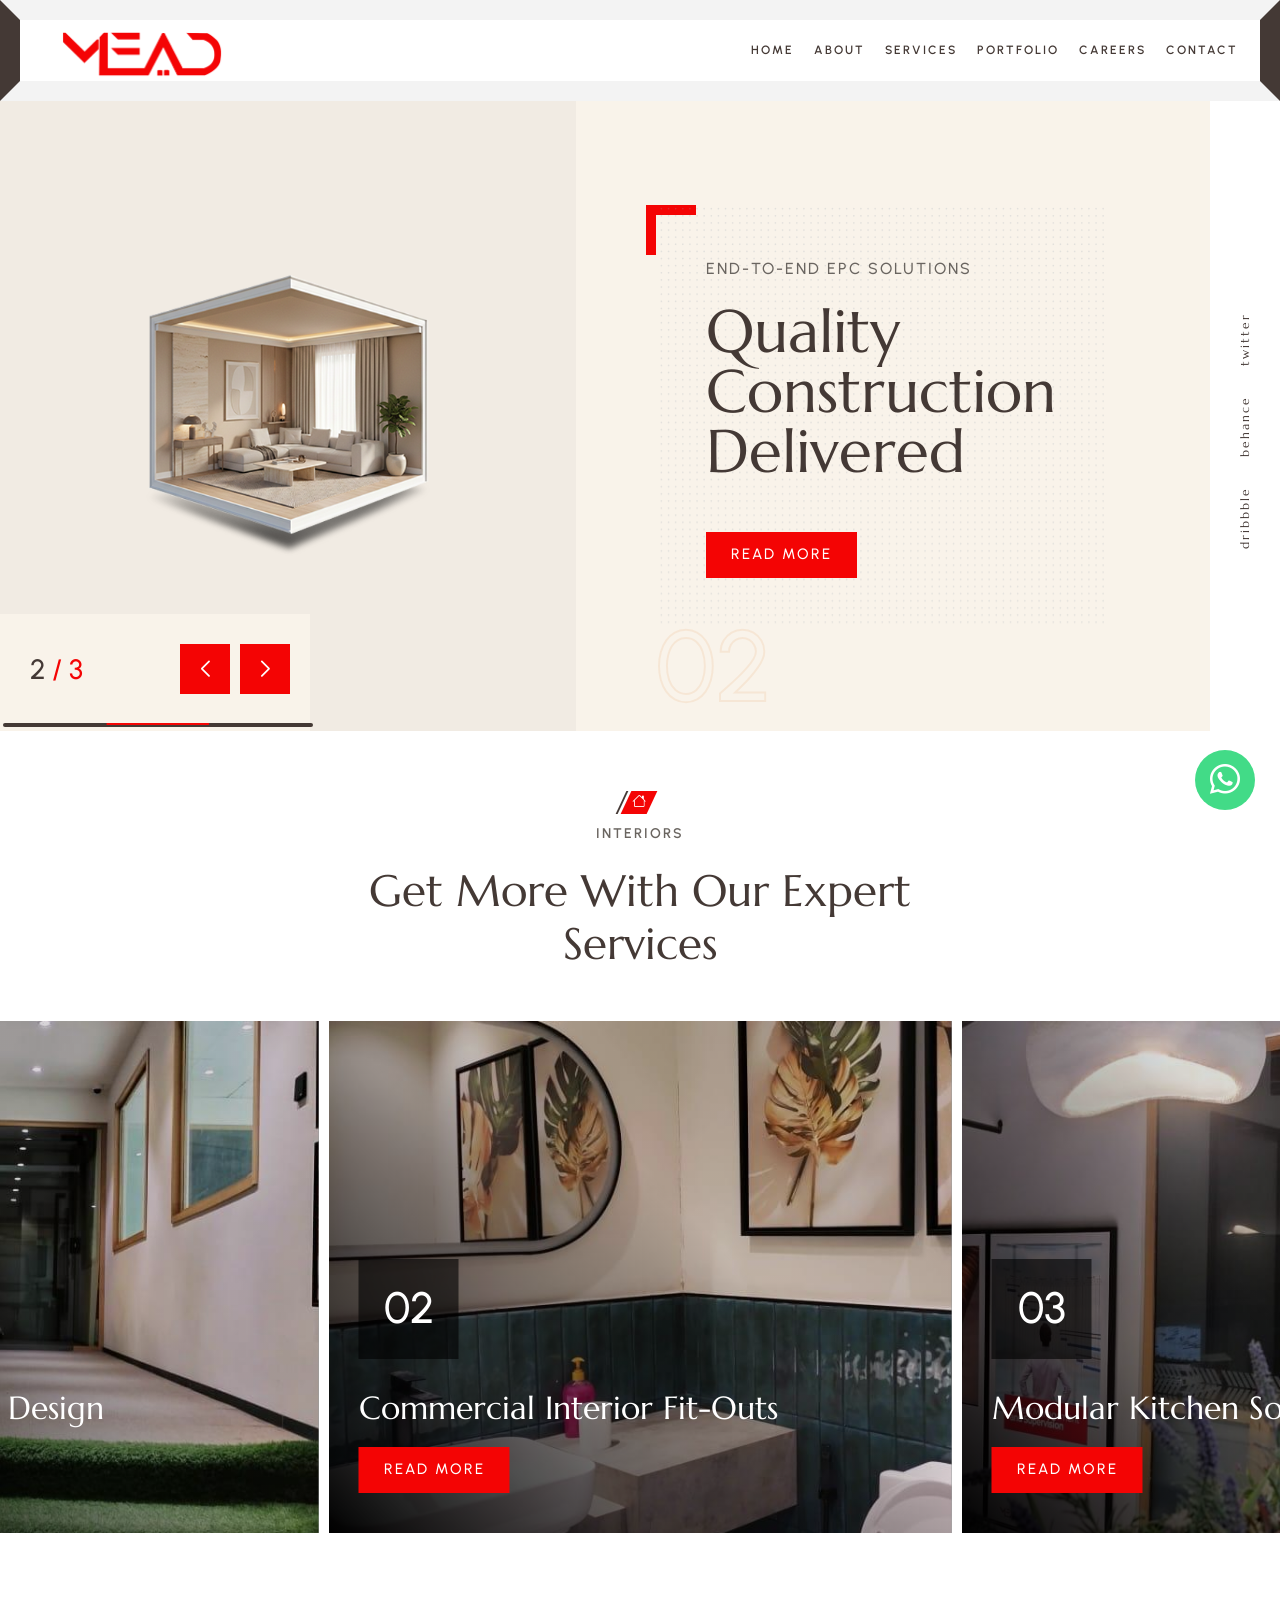
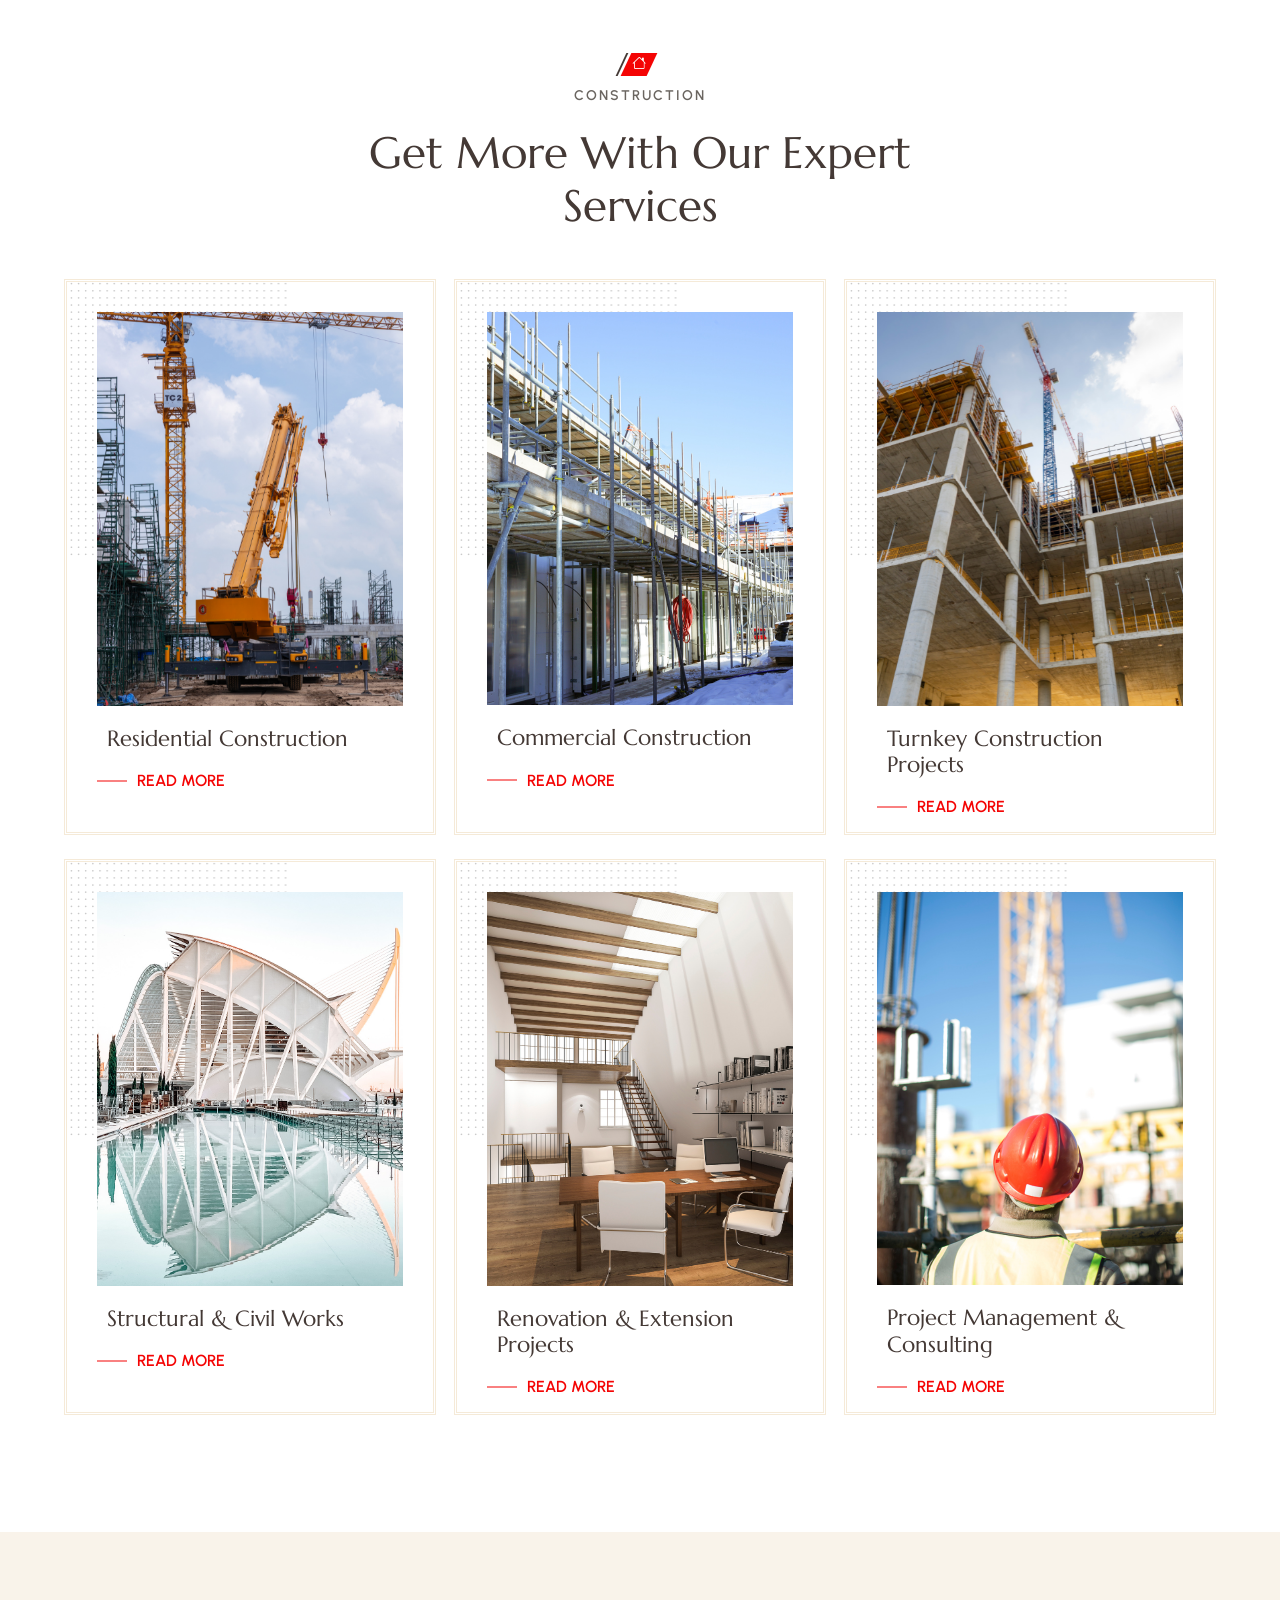
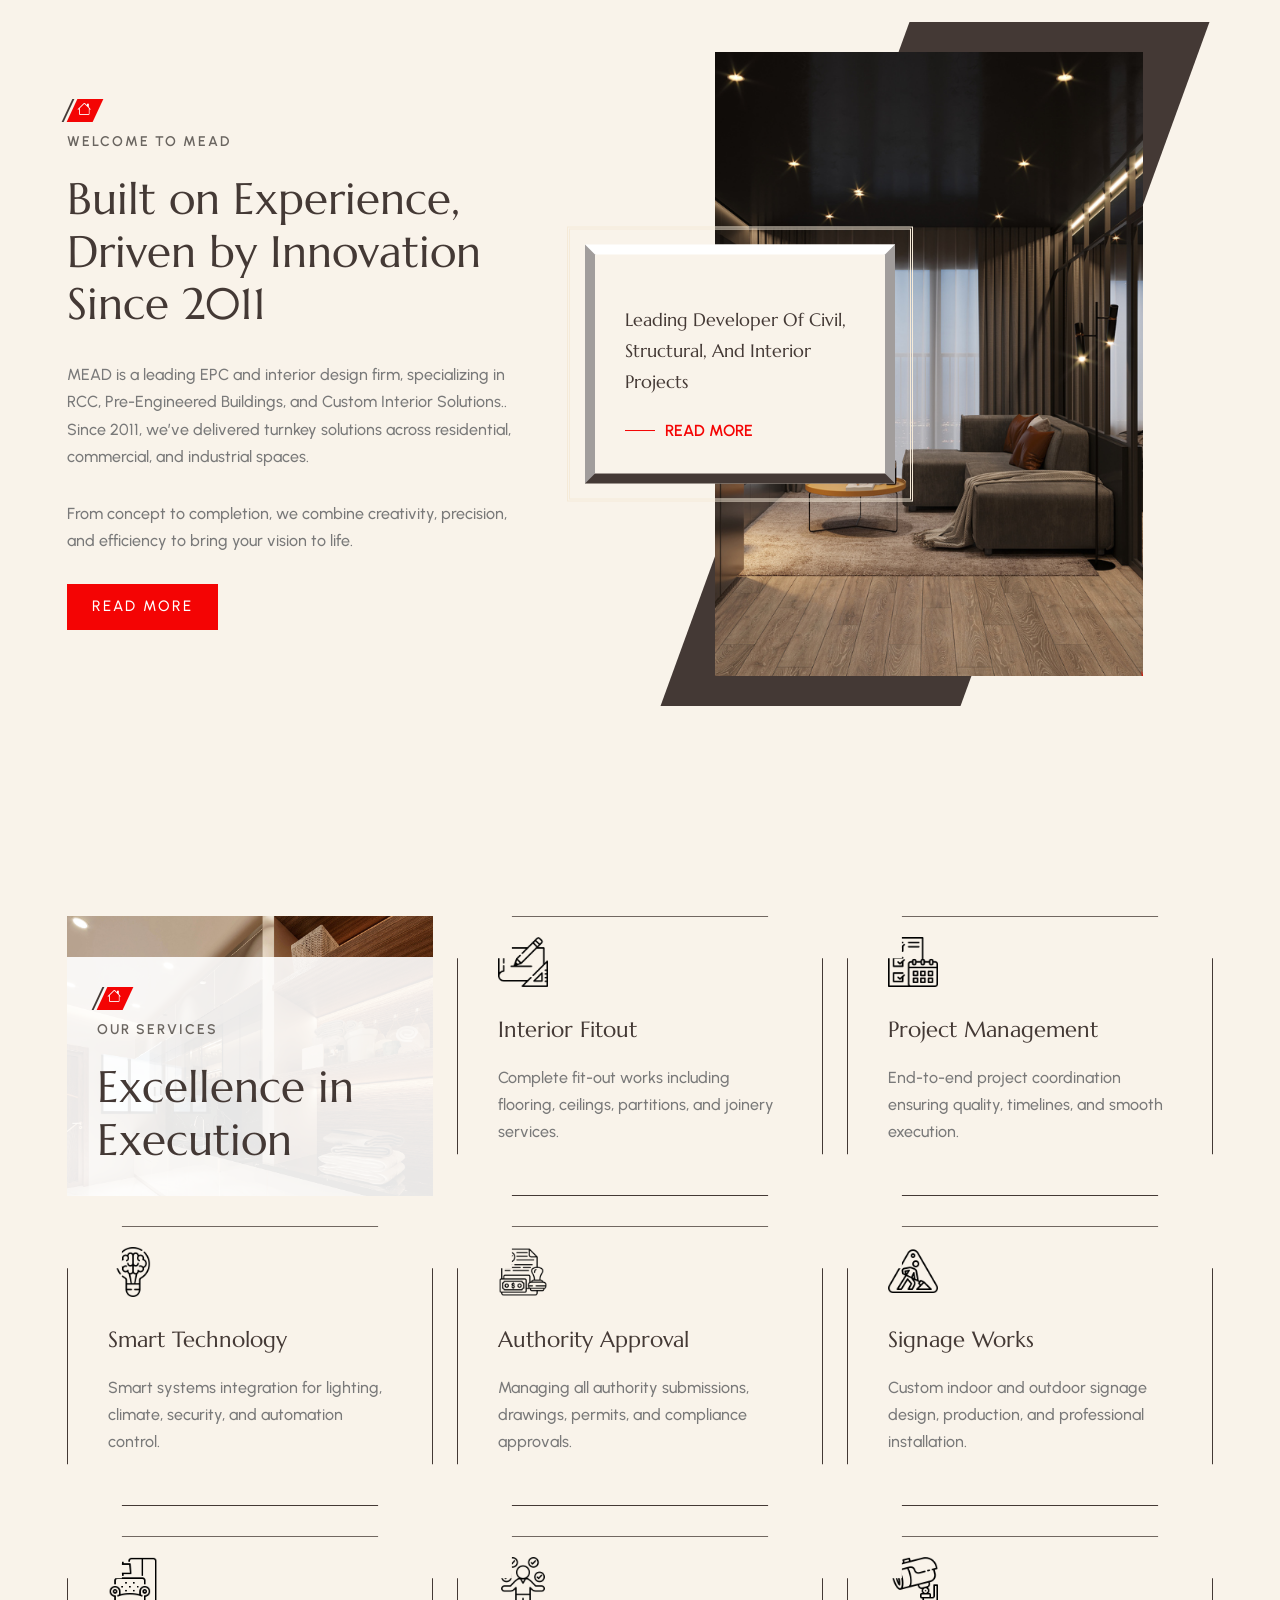
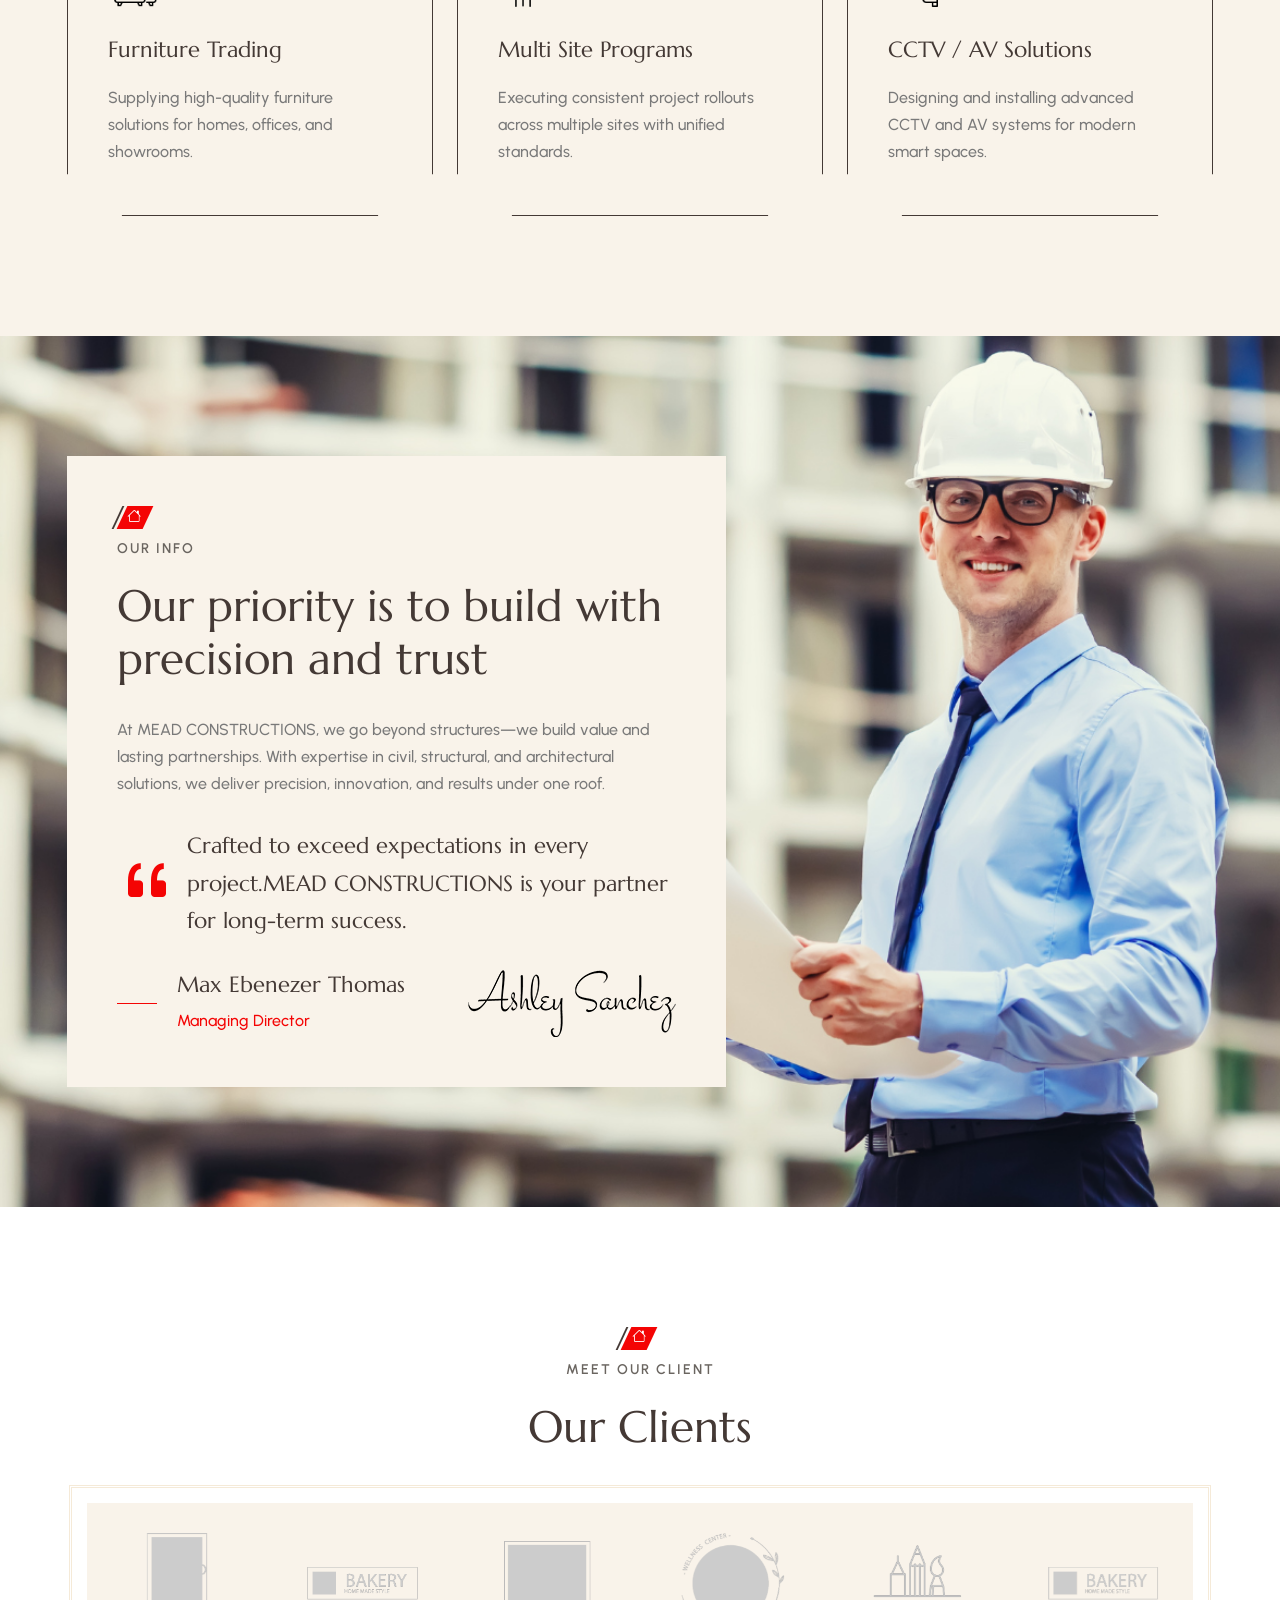
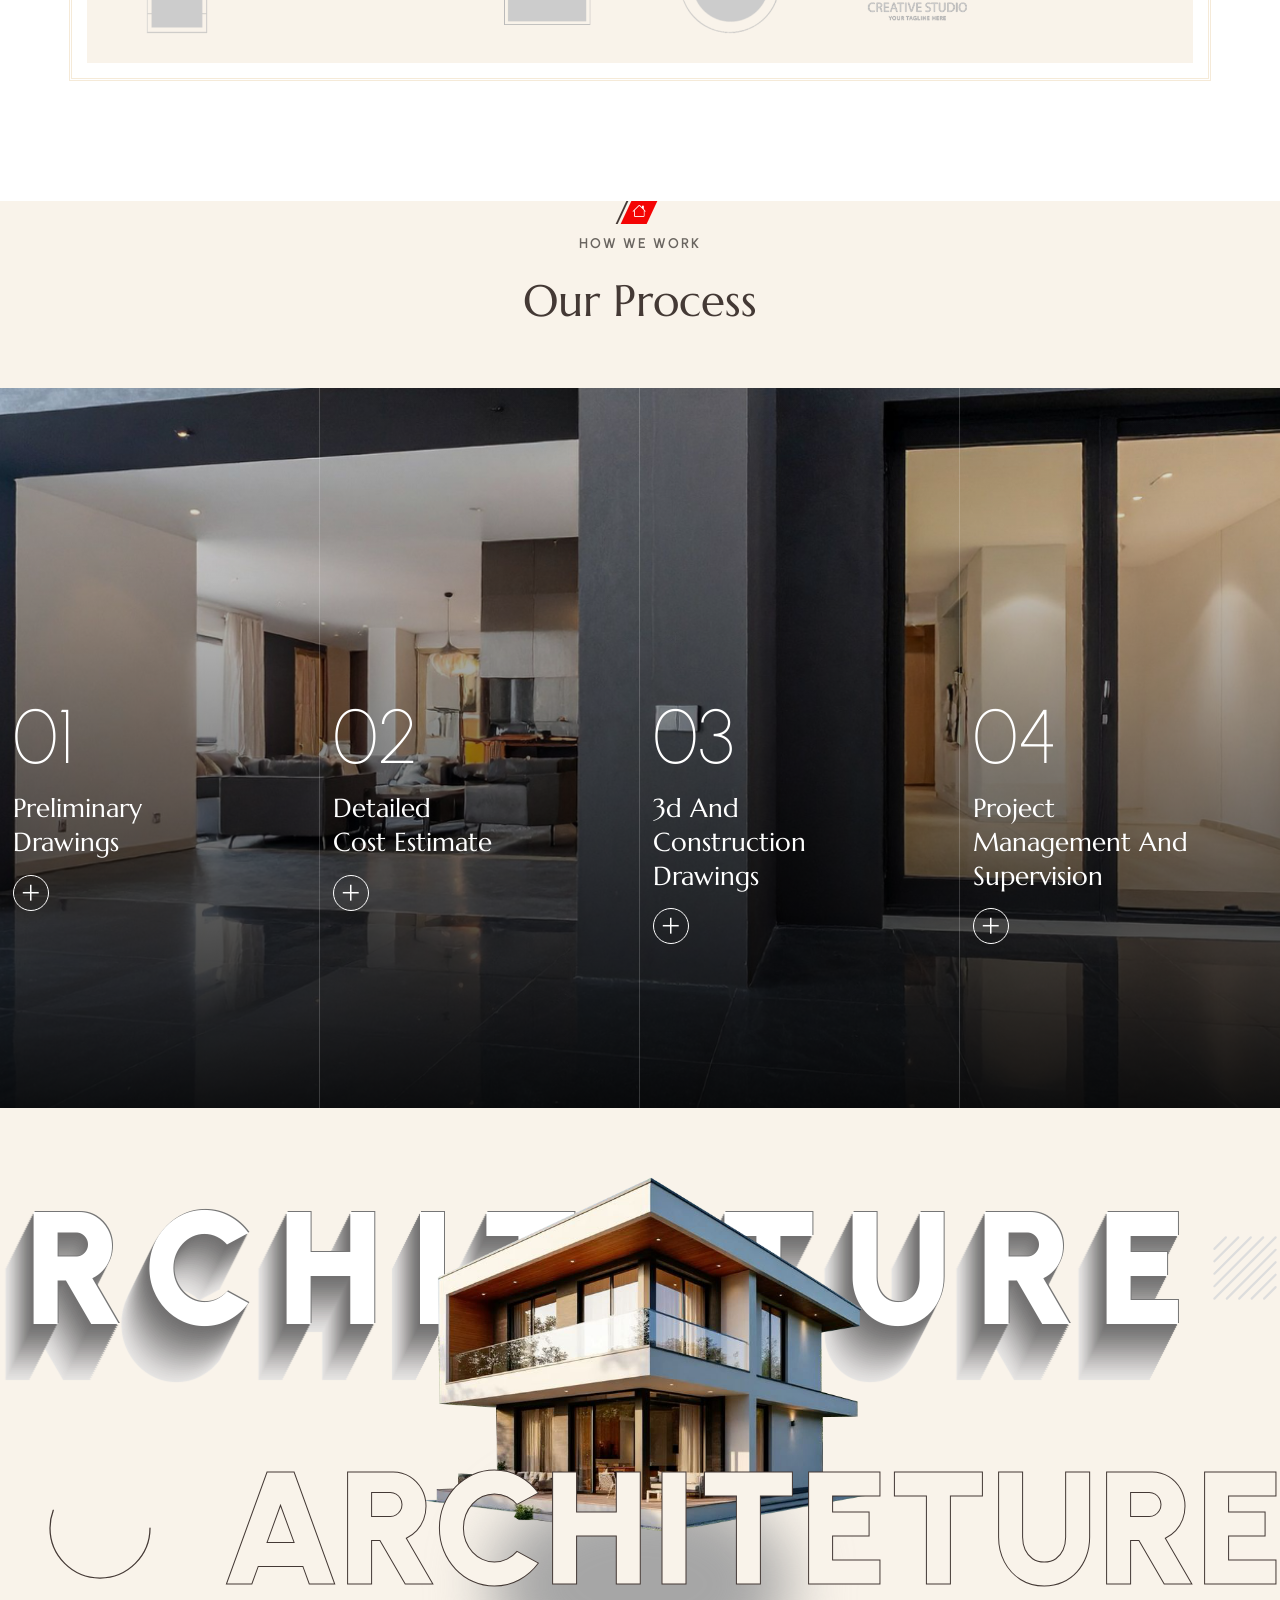
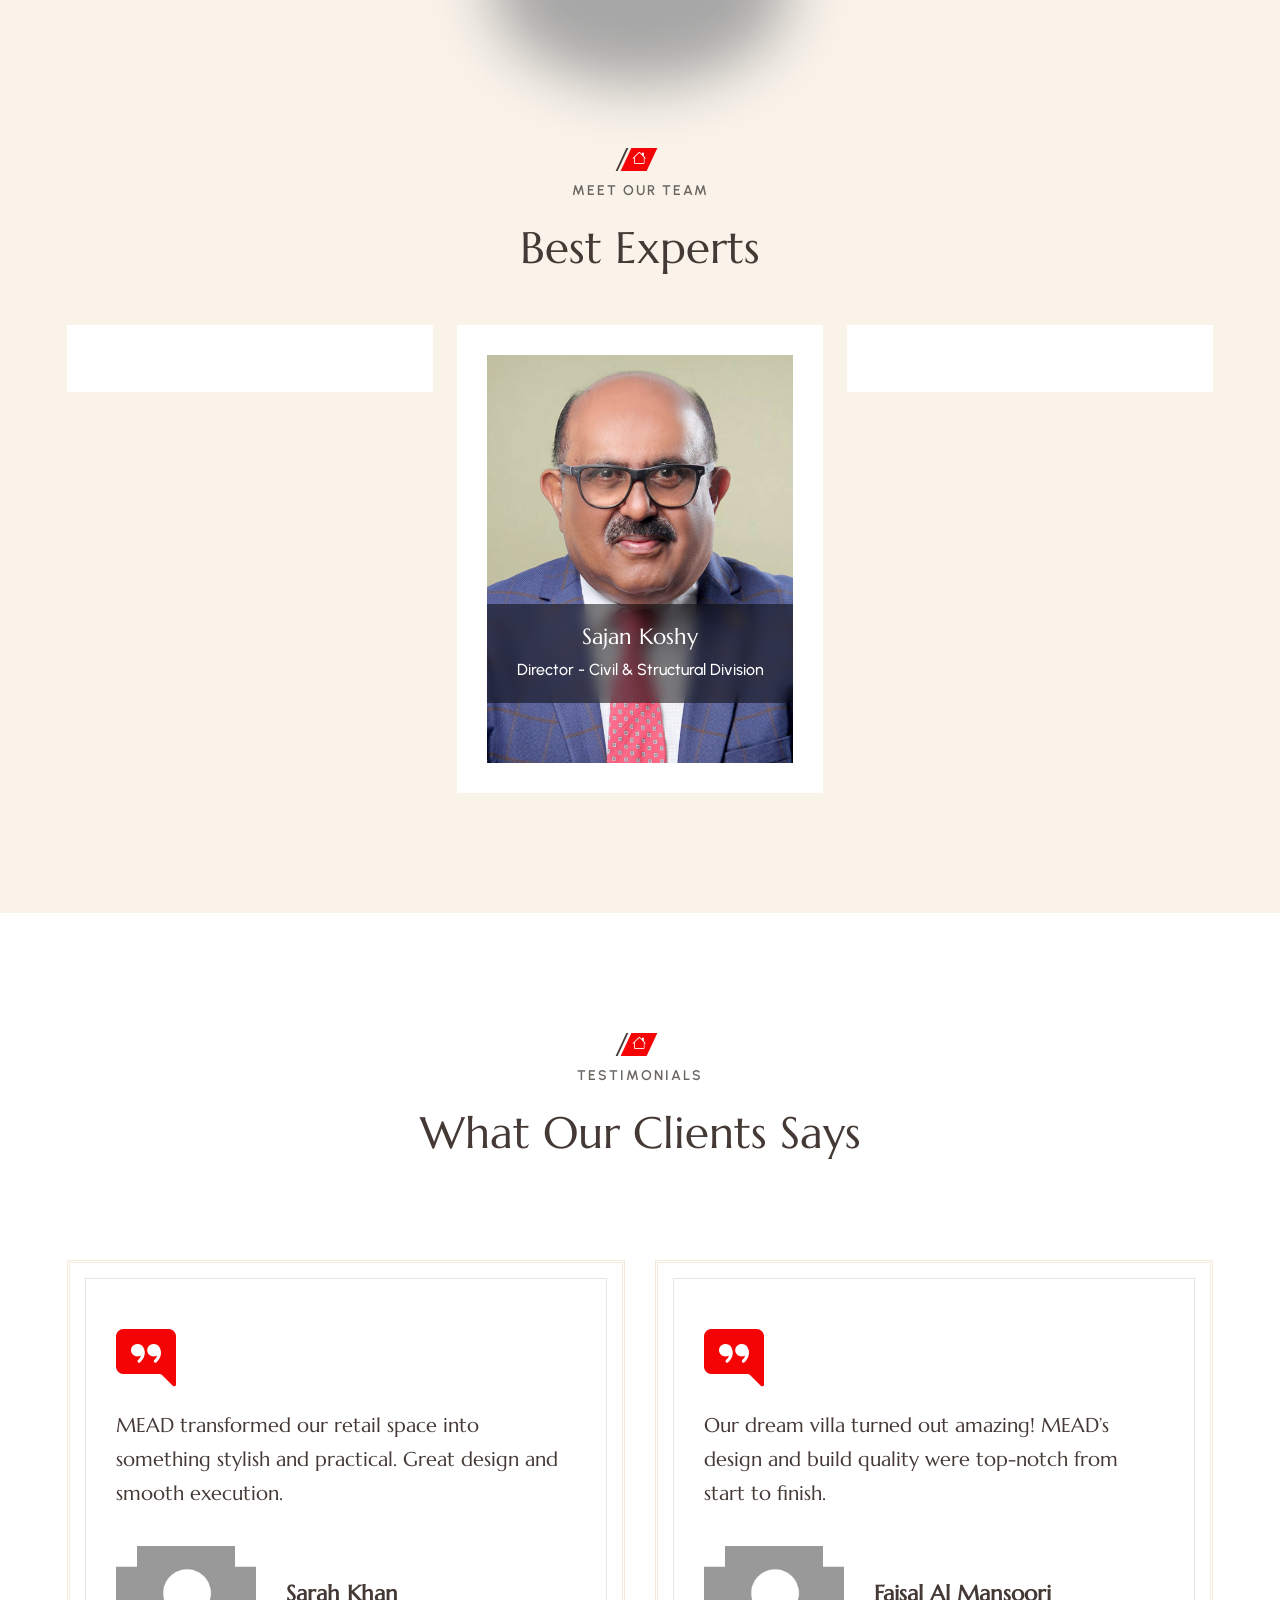
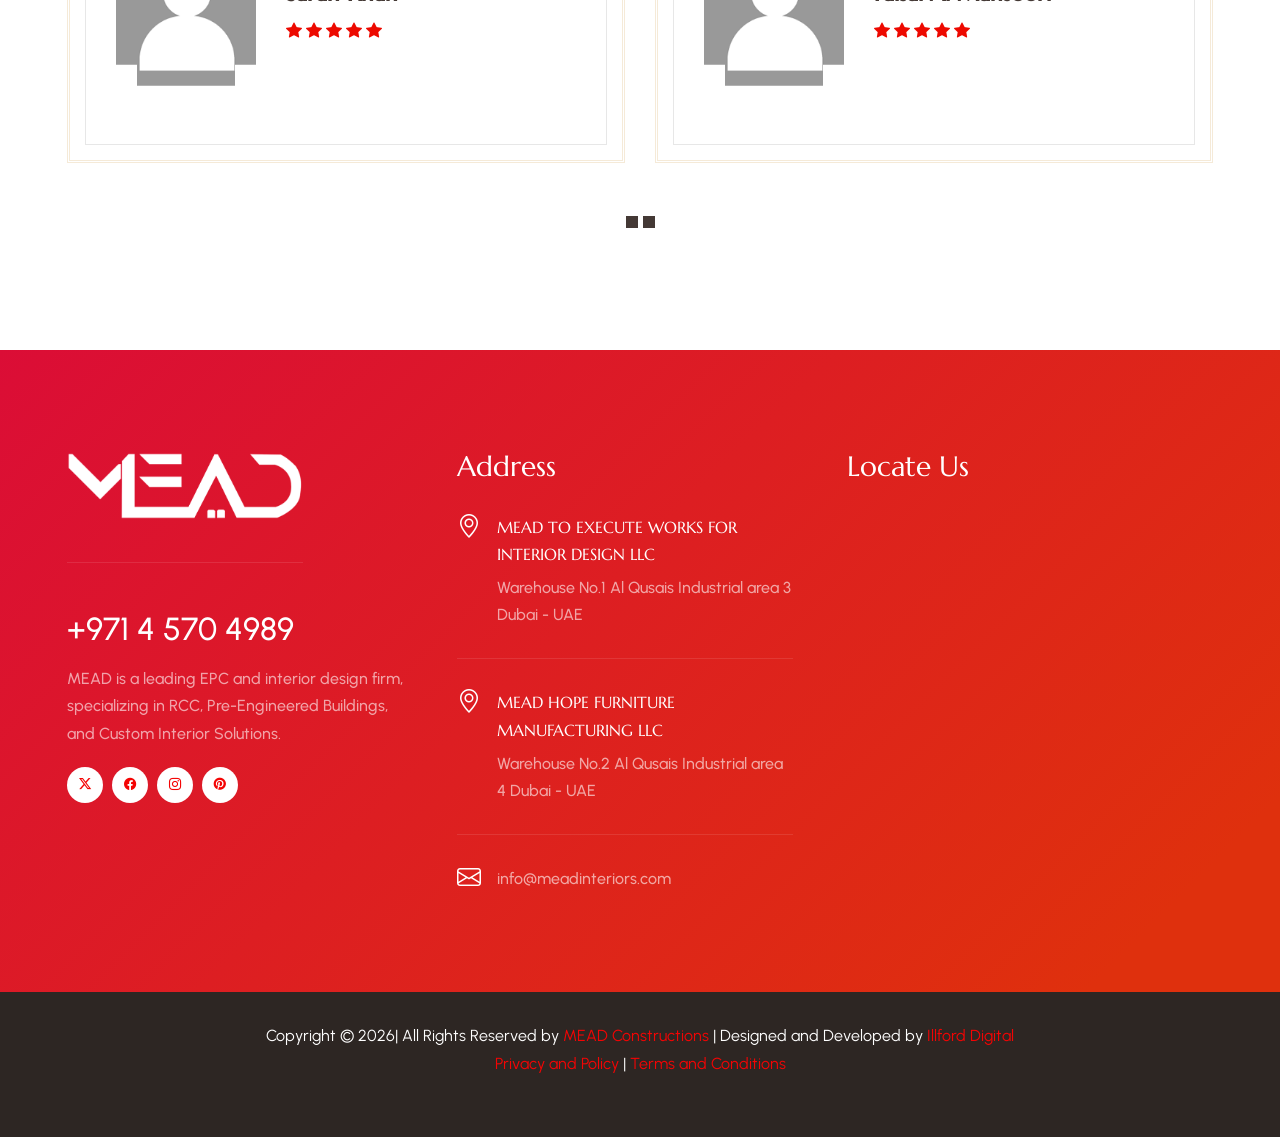
==== commit 4452a73a: "commit" ====
--- a/index.html
+++ b/index.html
@@ -556,7 +556,7 @@
 
 @media only screen and (max-width: 768px) {
 .service-icon-box-two {
-    height: 454px;
+    height: 480px;
 }
 
 .how_we_work{
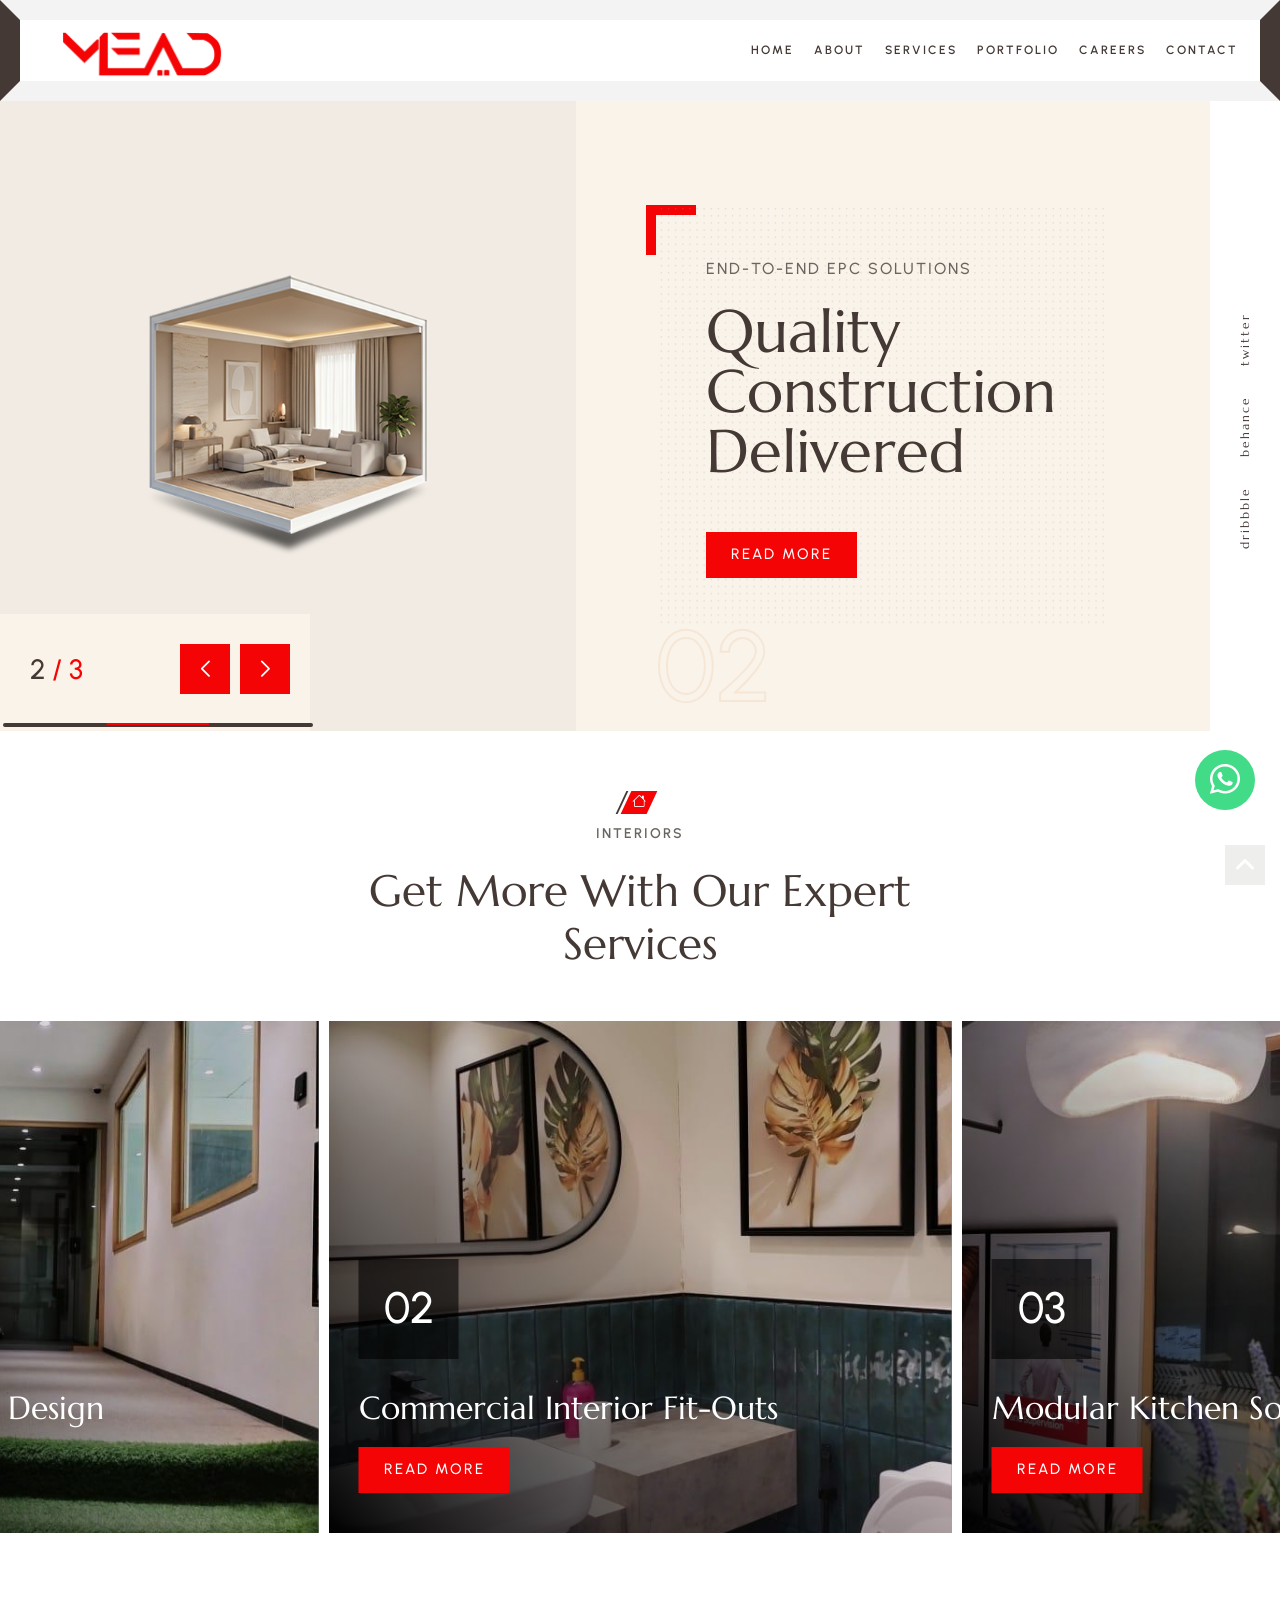
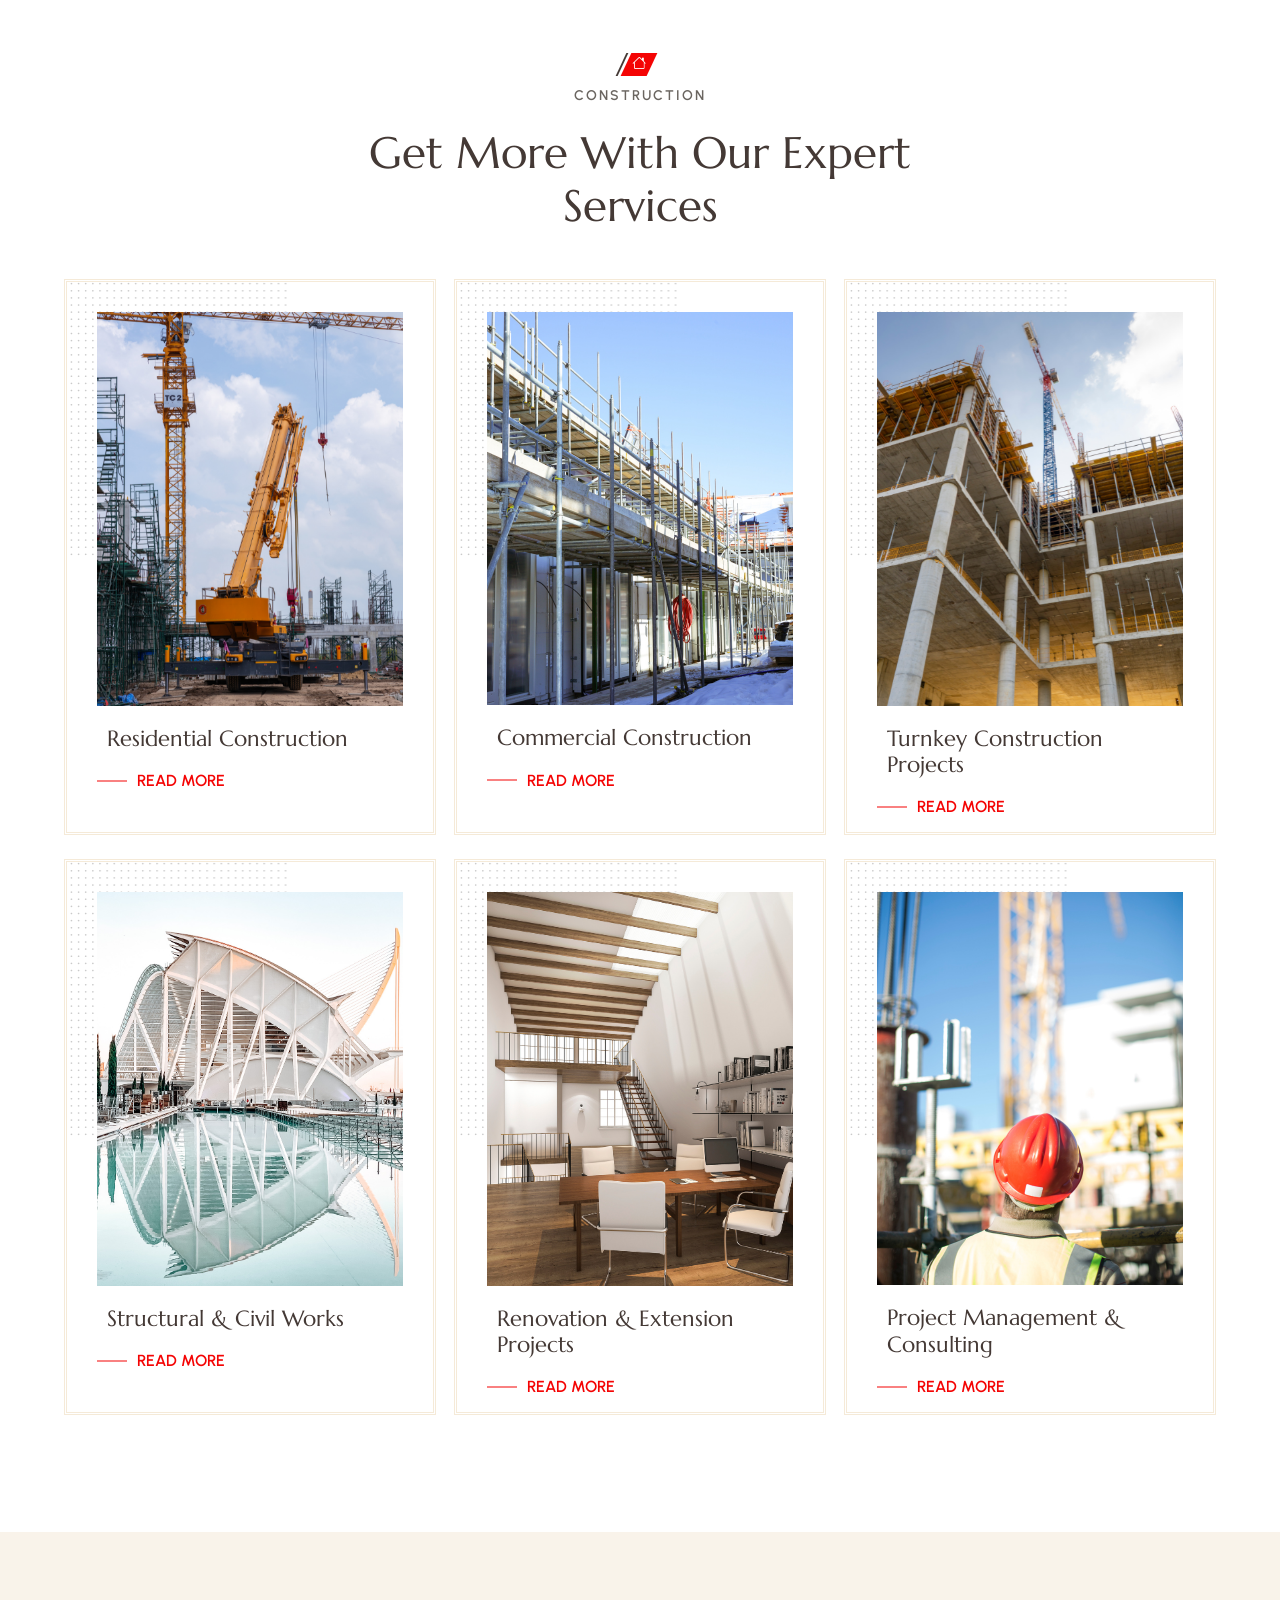
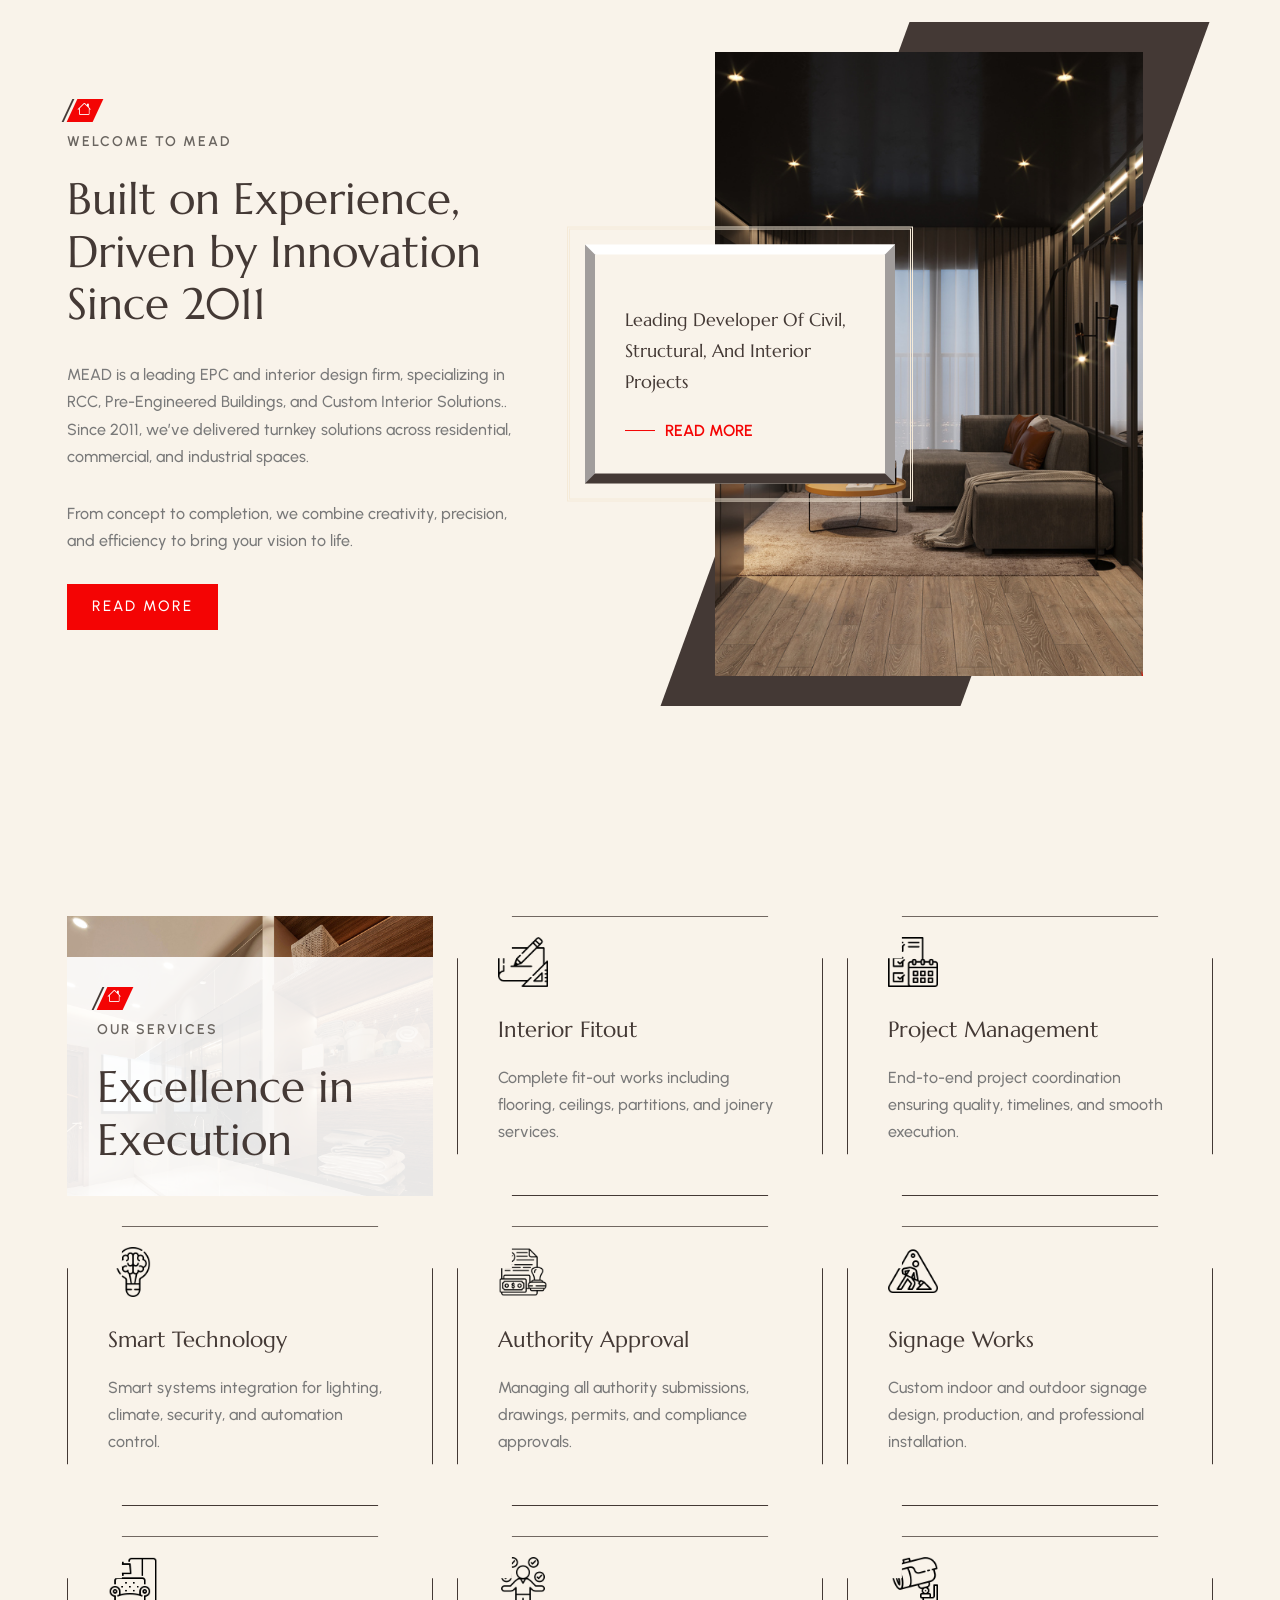
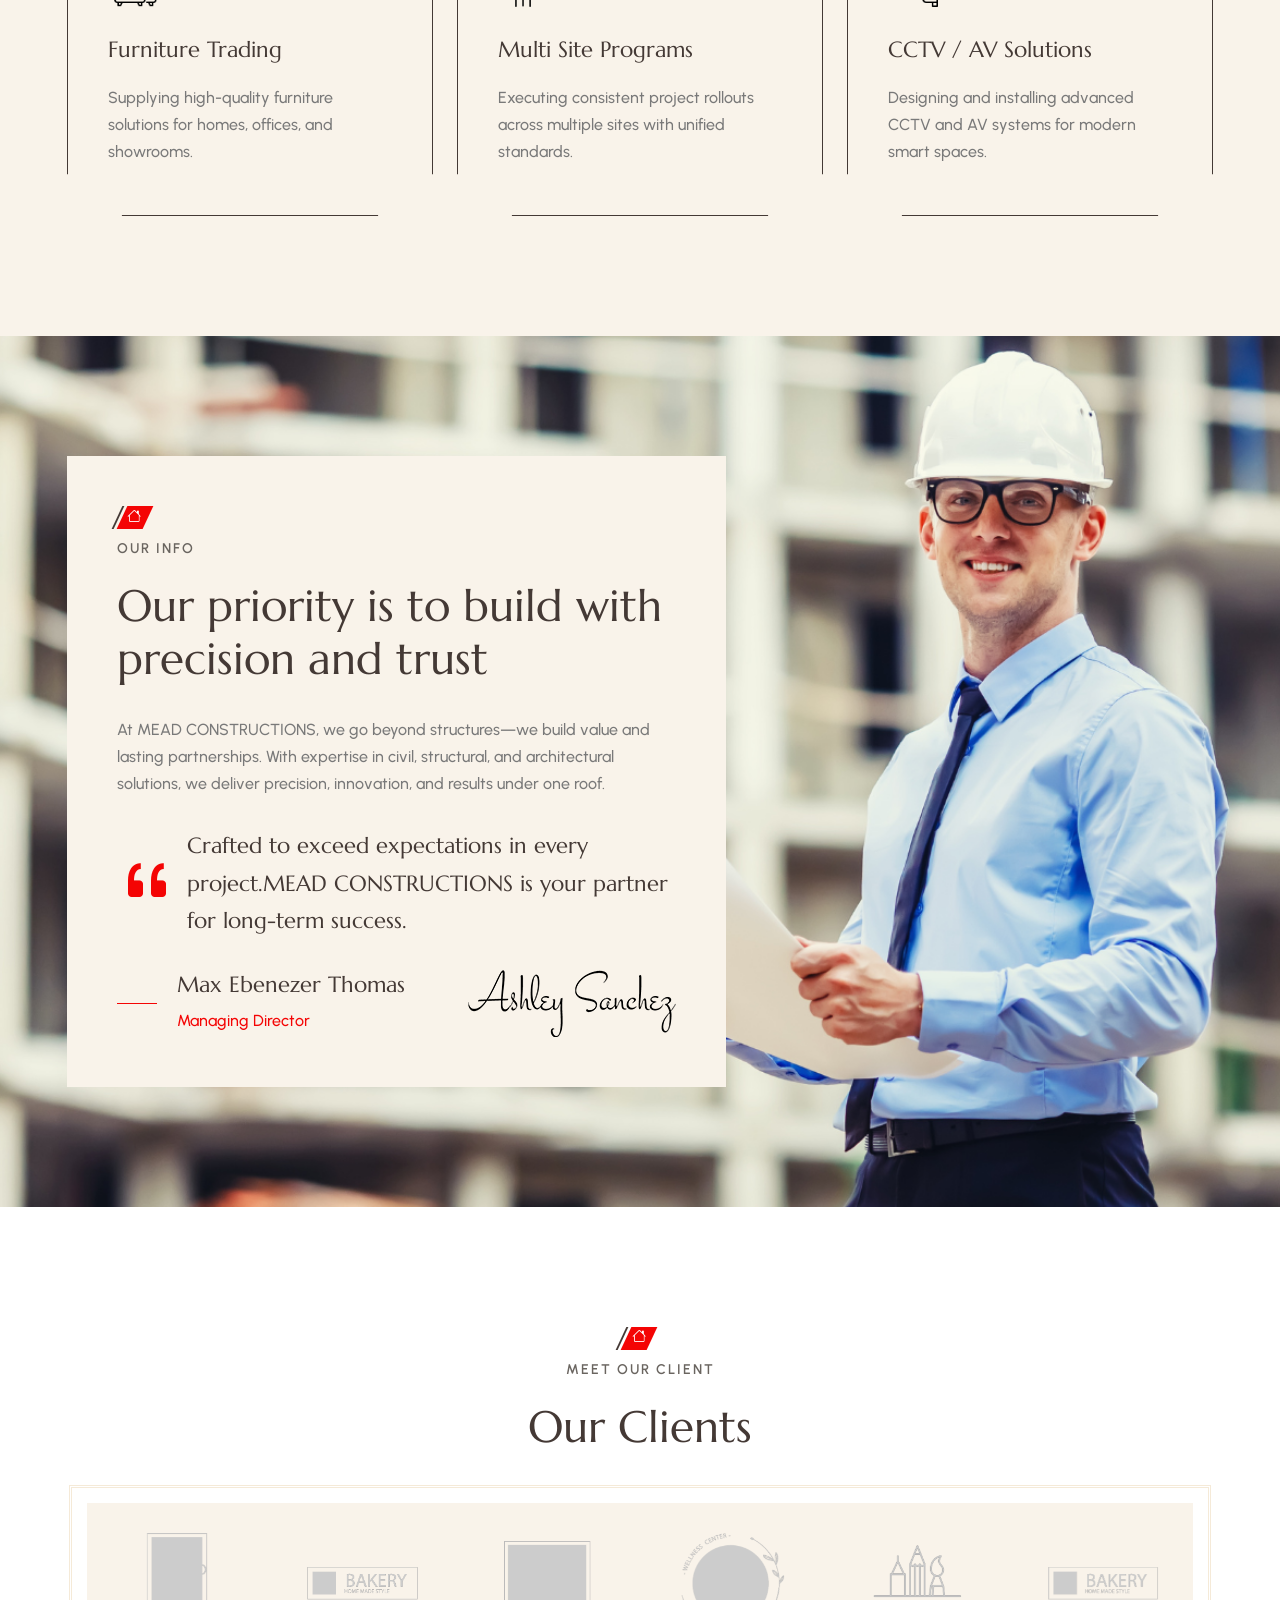
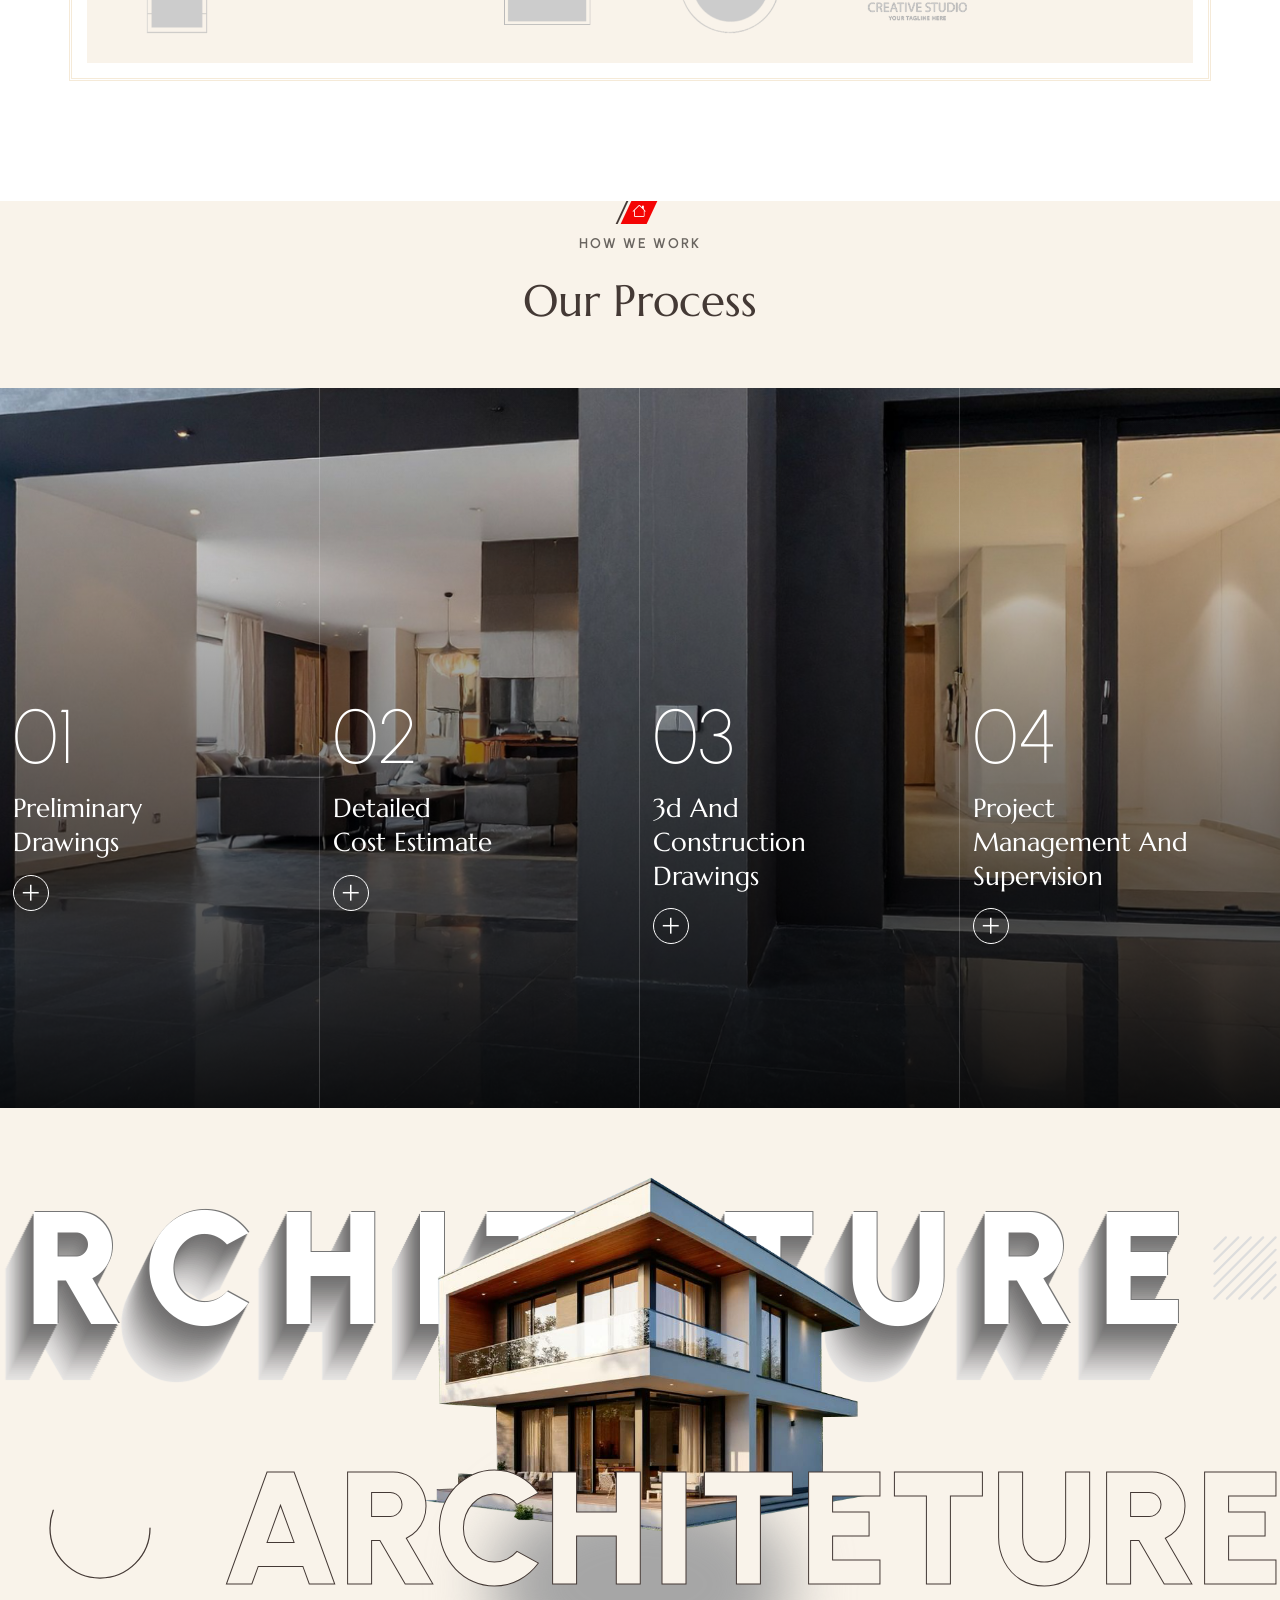
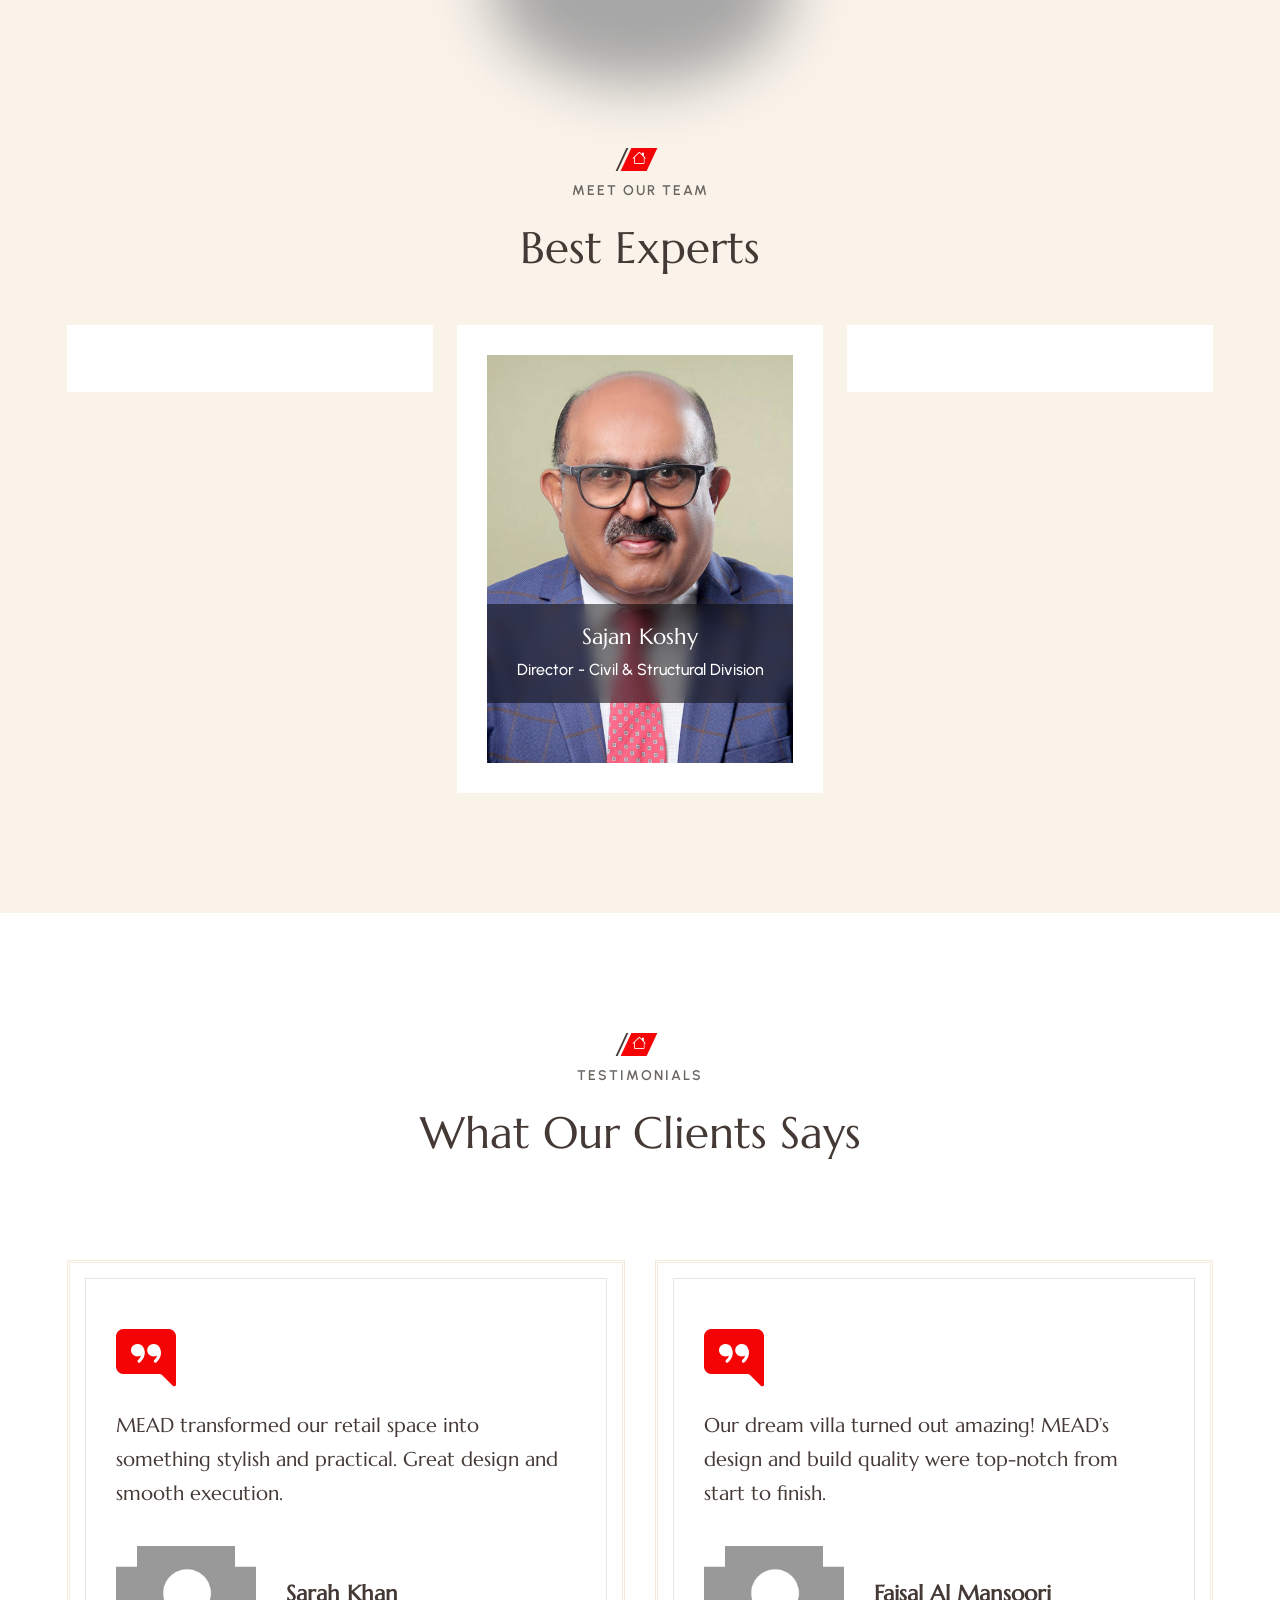
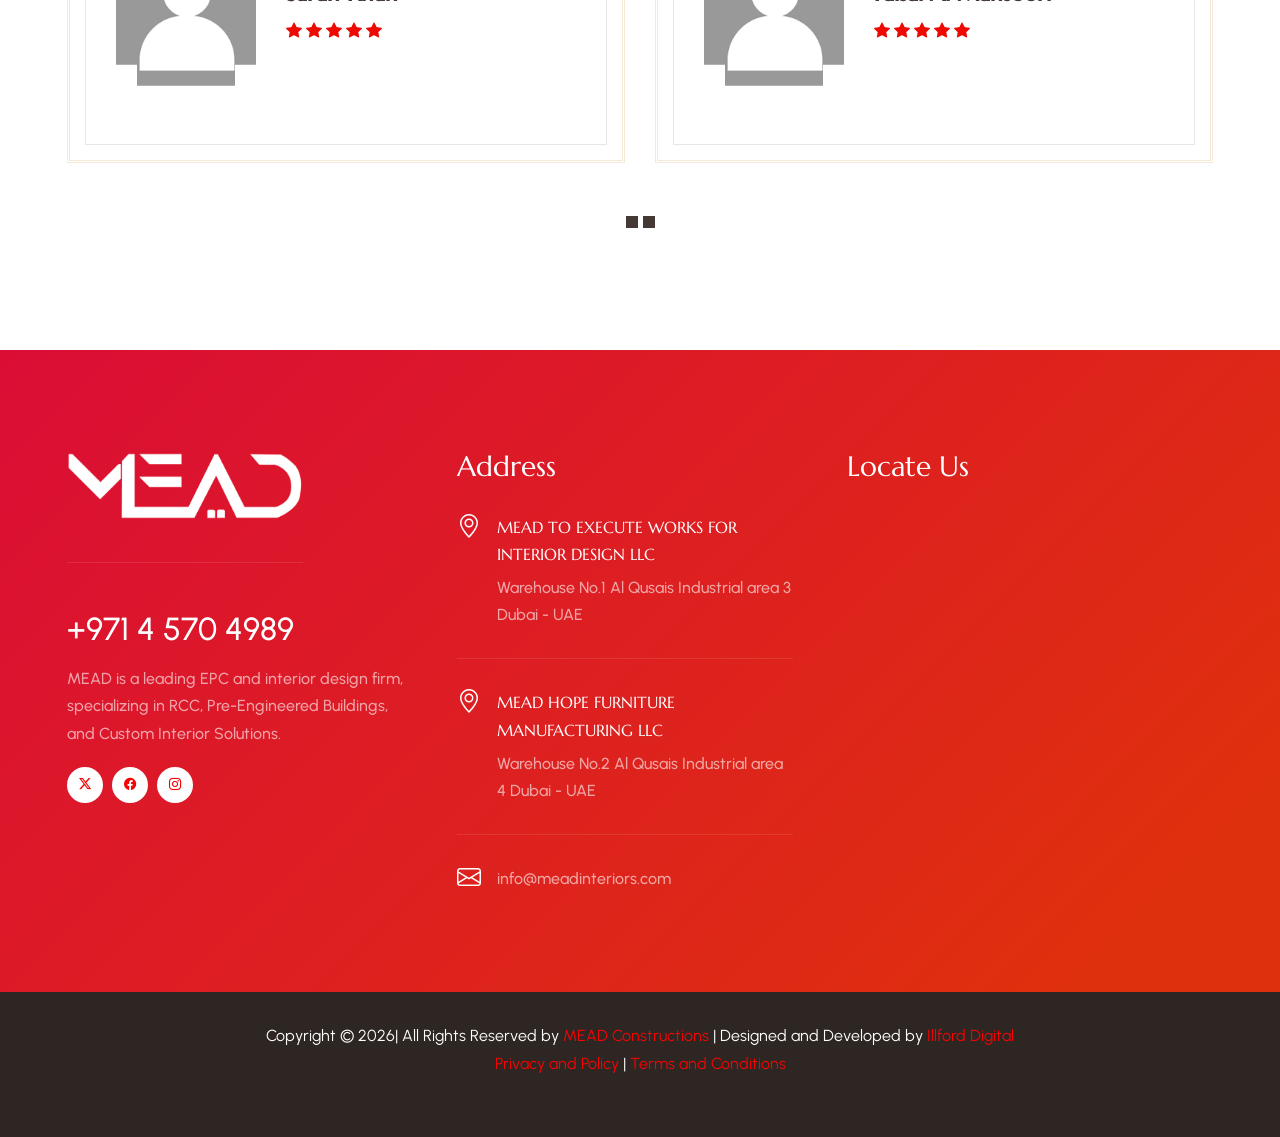
==== commit 0eada1c4: "commit" ====
--- a/index.html
+++ b/index.html
@@ -2136,8 +2136,7 @@
                                                 class="bi bi-facebook cursor-scale small"></i></a></li>
                                     <li><a href="https://www.instagram.com"><i
                                                 class="bi bi-instagram cursor-scale small"></i></a></li>
-                                    <li><a href="https://www.pinterest.com/"><i
-                                                class="bi bi-pinterest cursor-scale small"></i></a></li>
+                                    
                                 </ul>
 
 
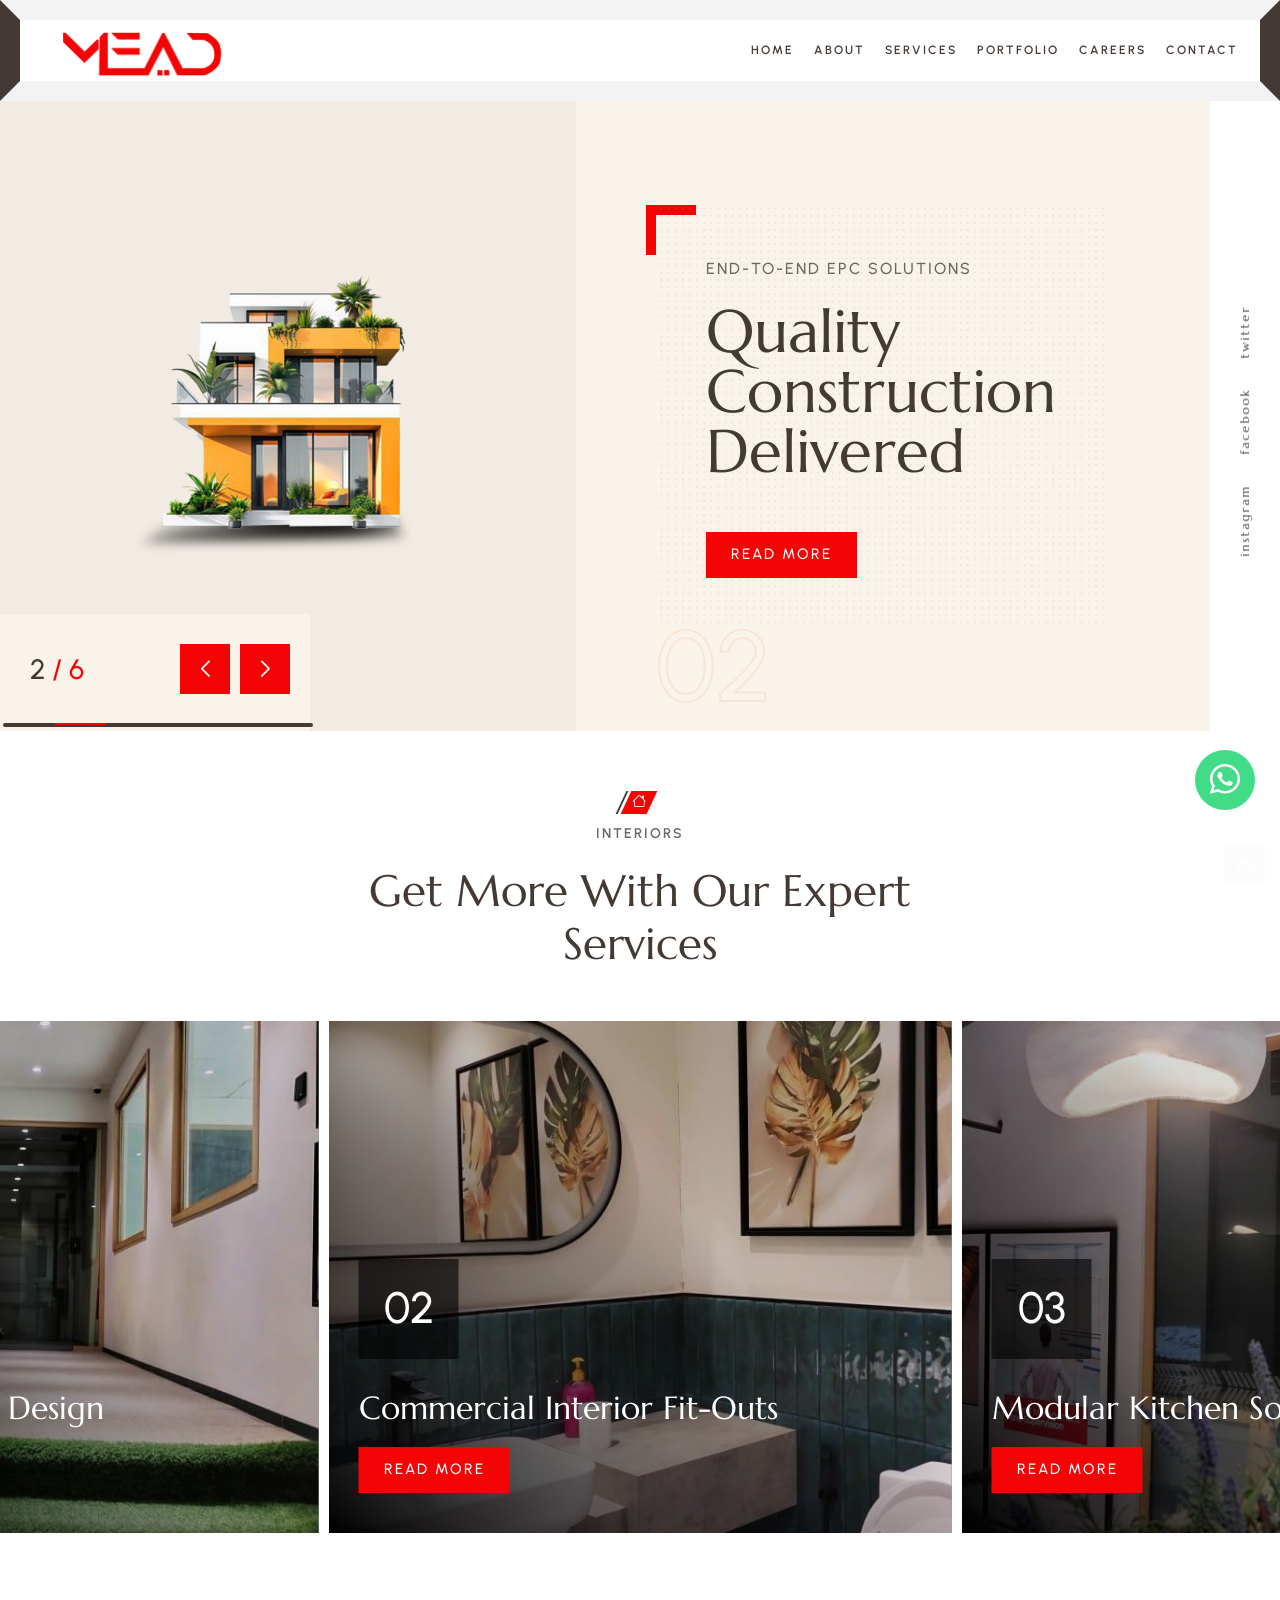
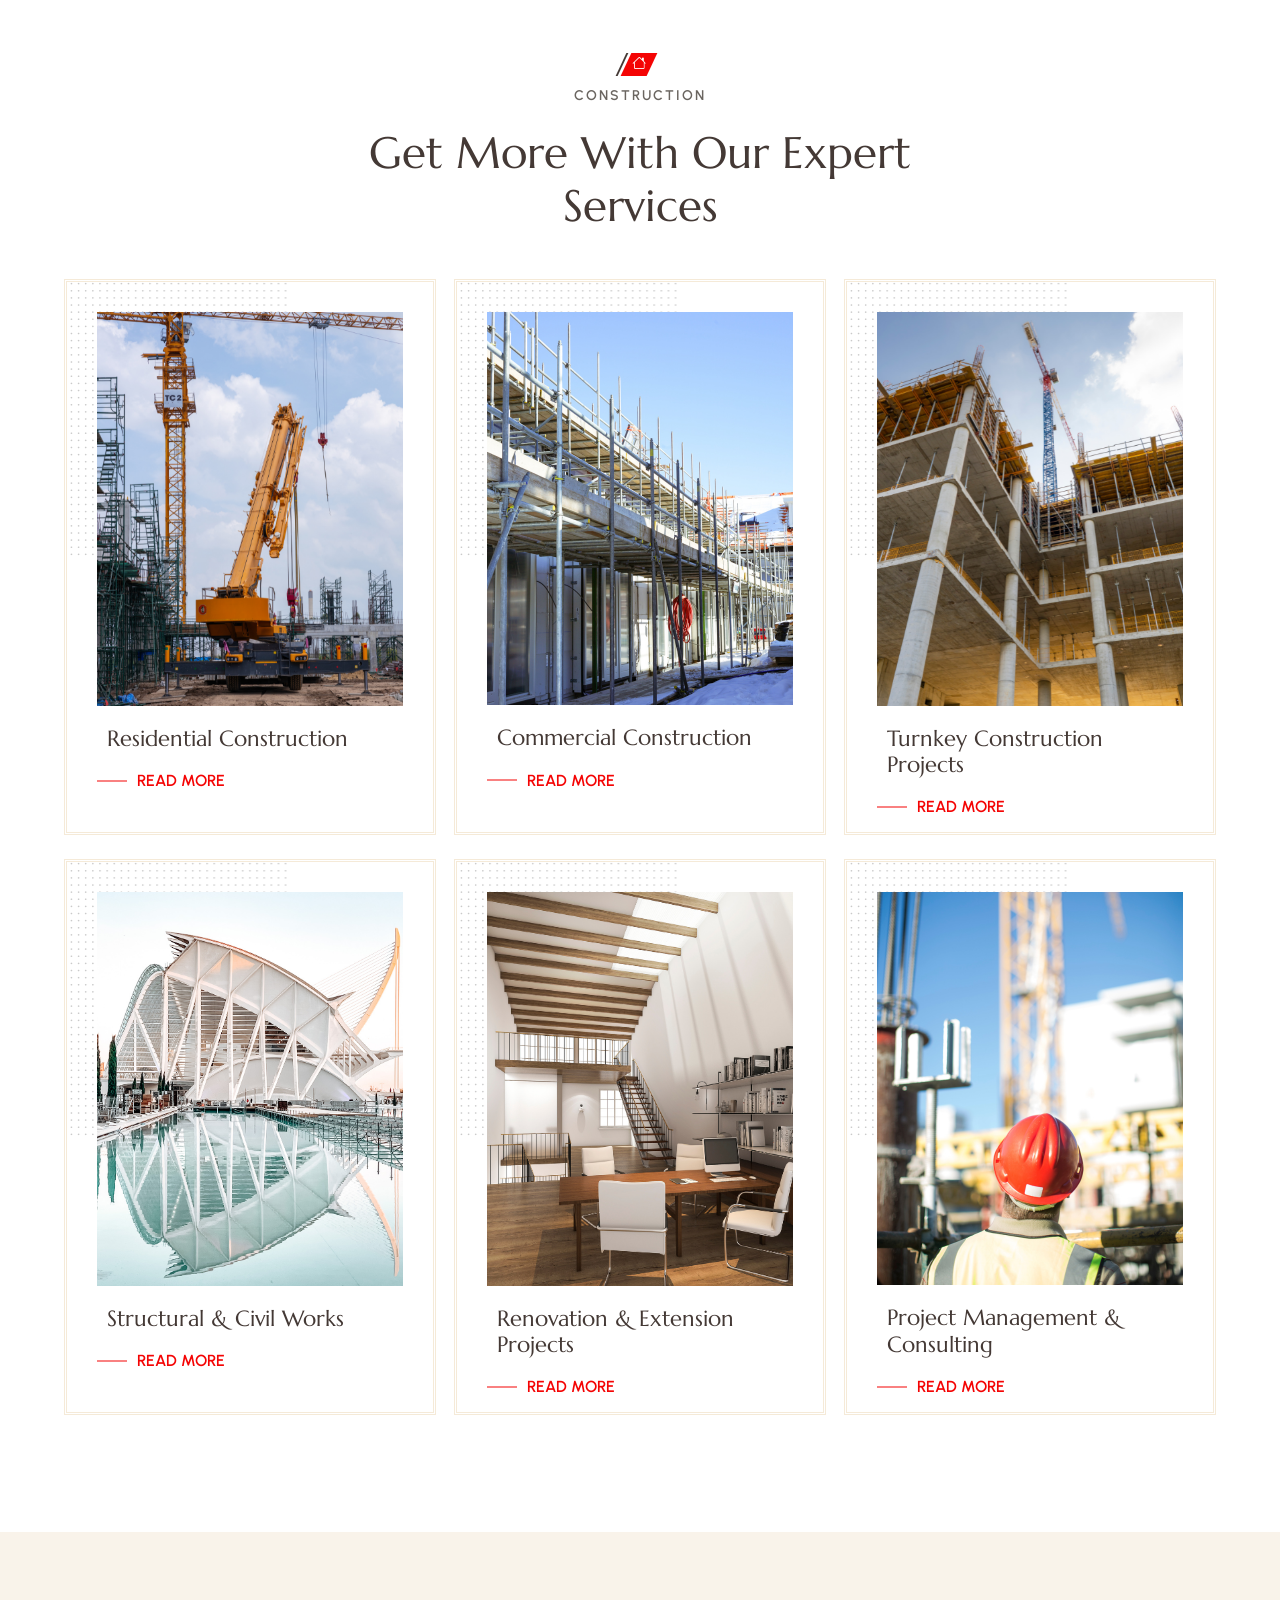
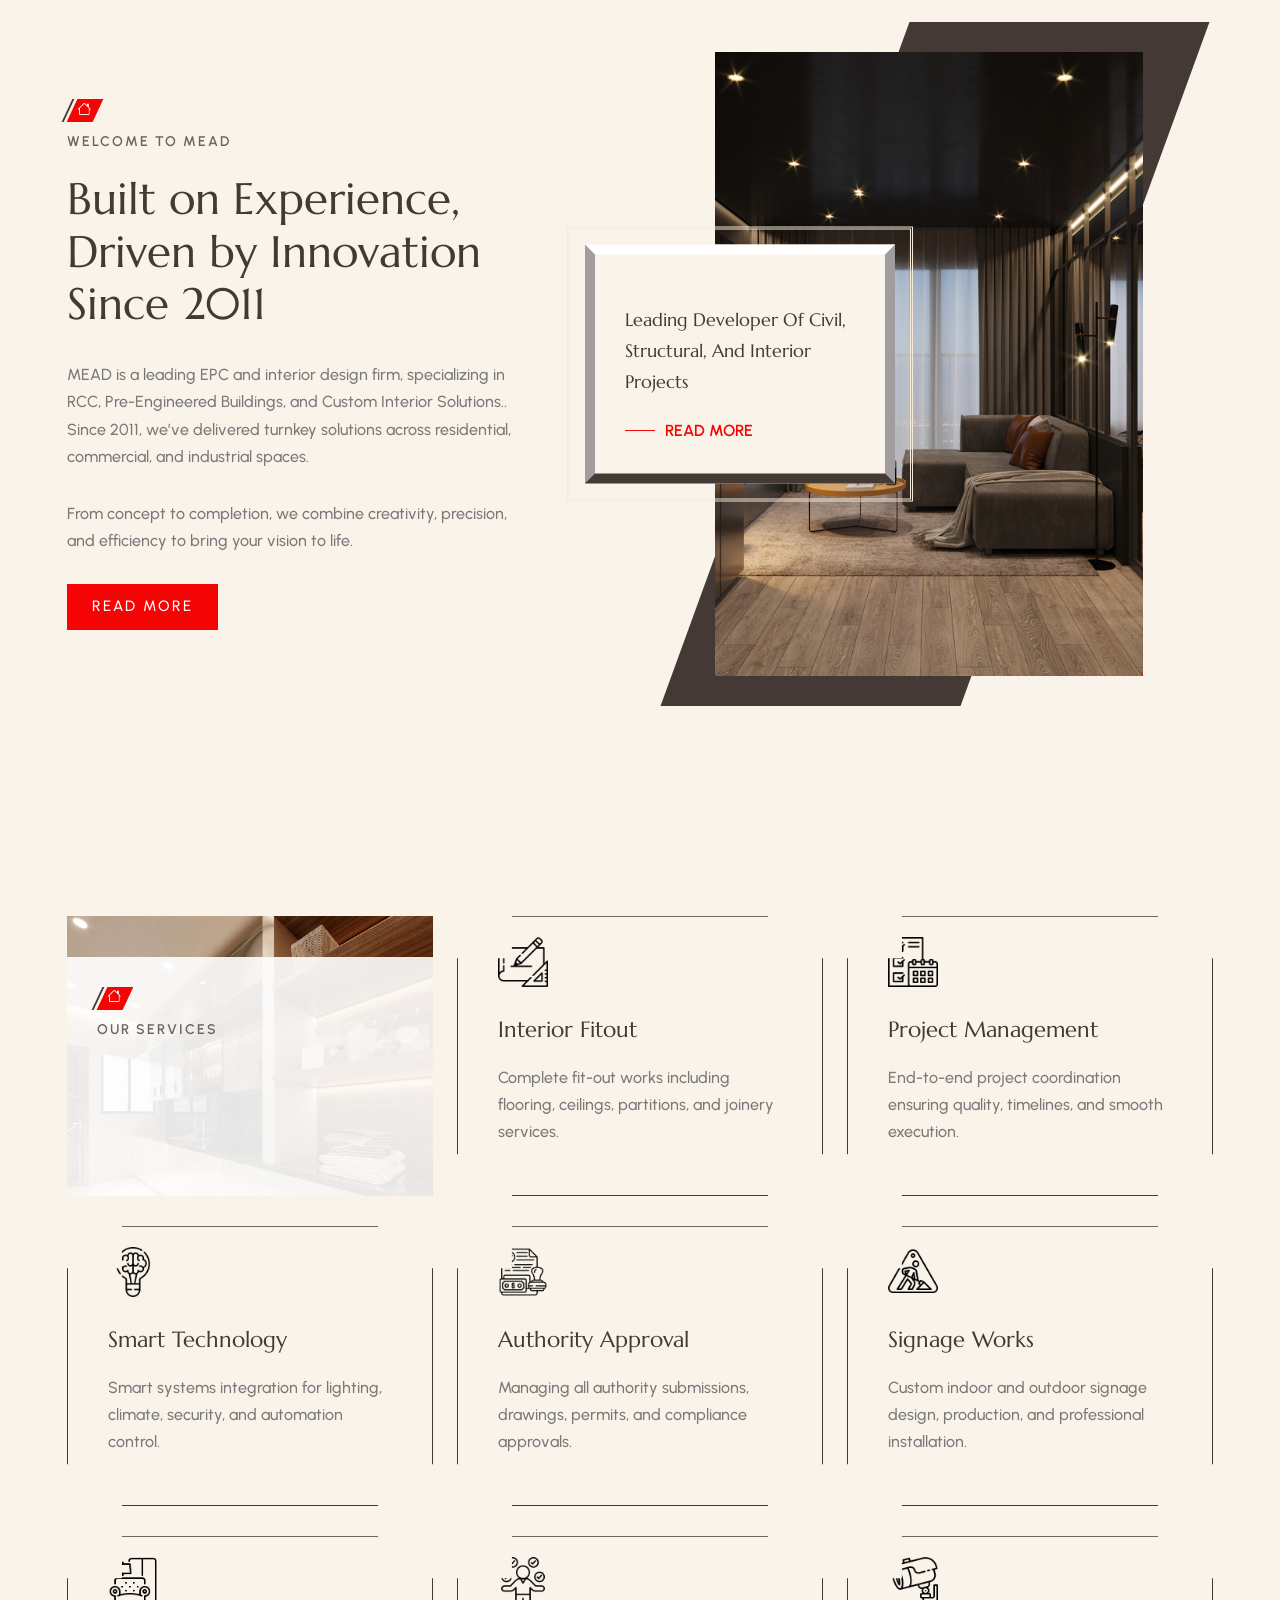
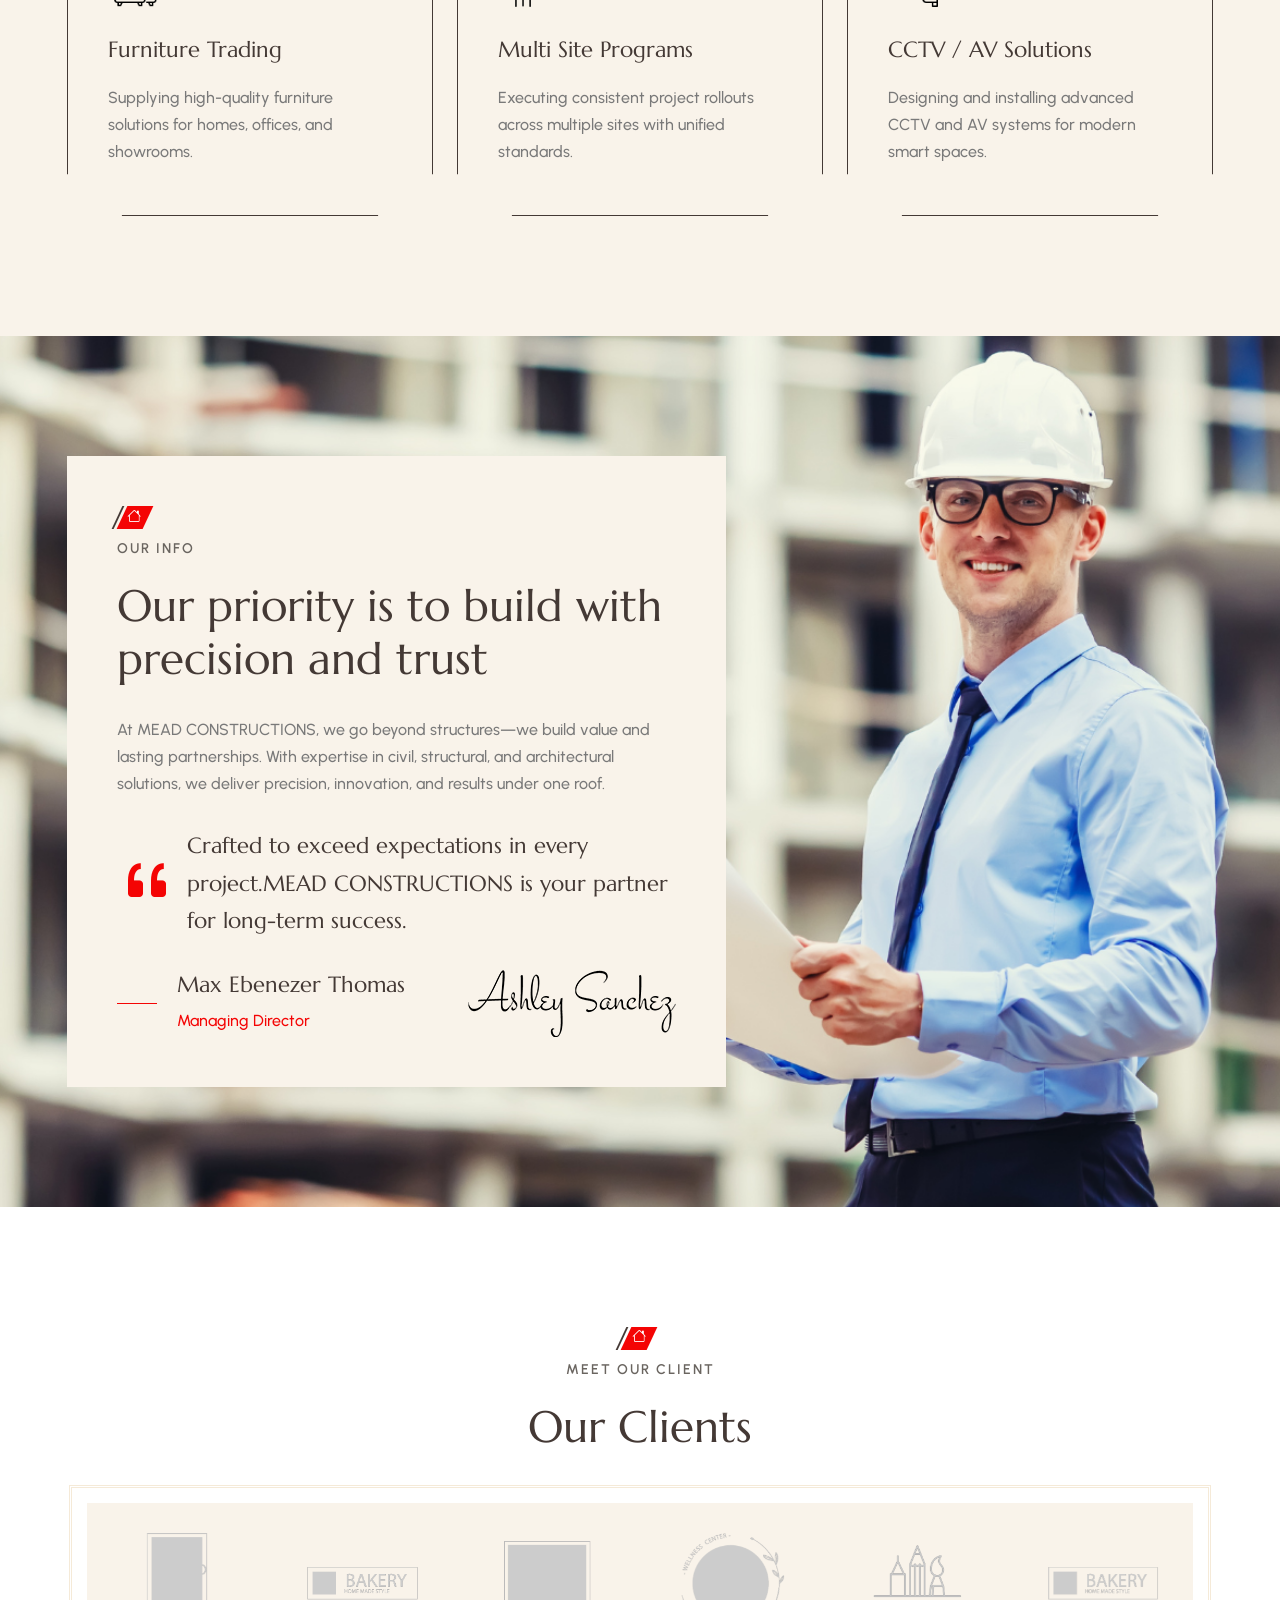
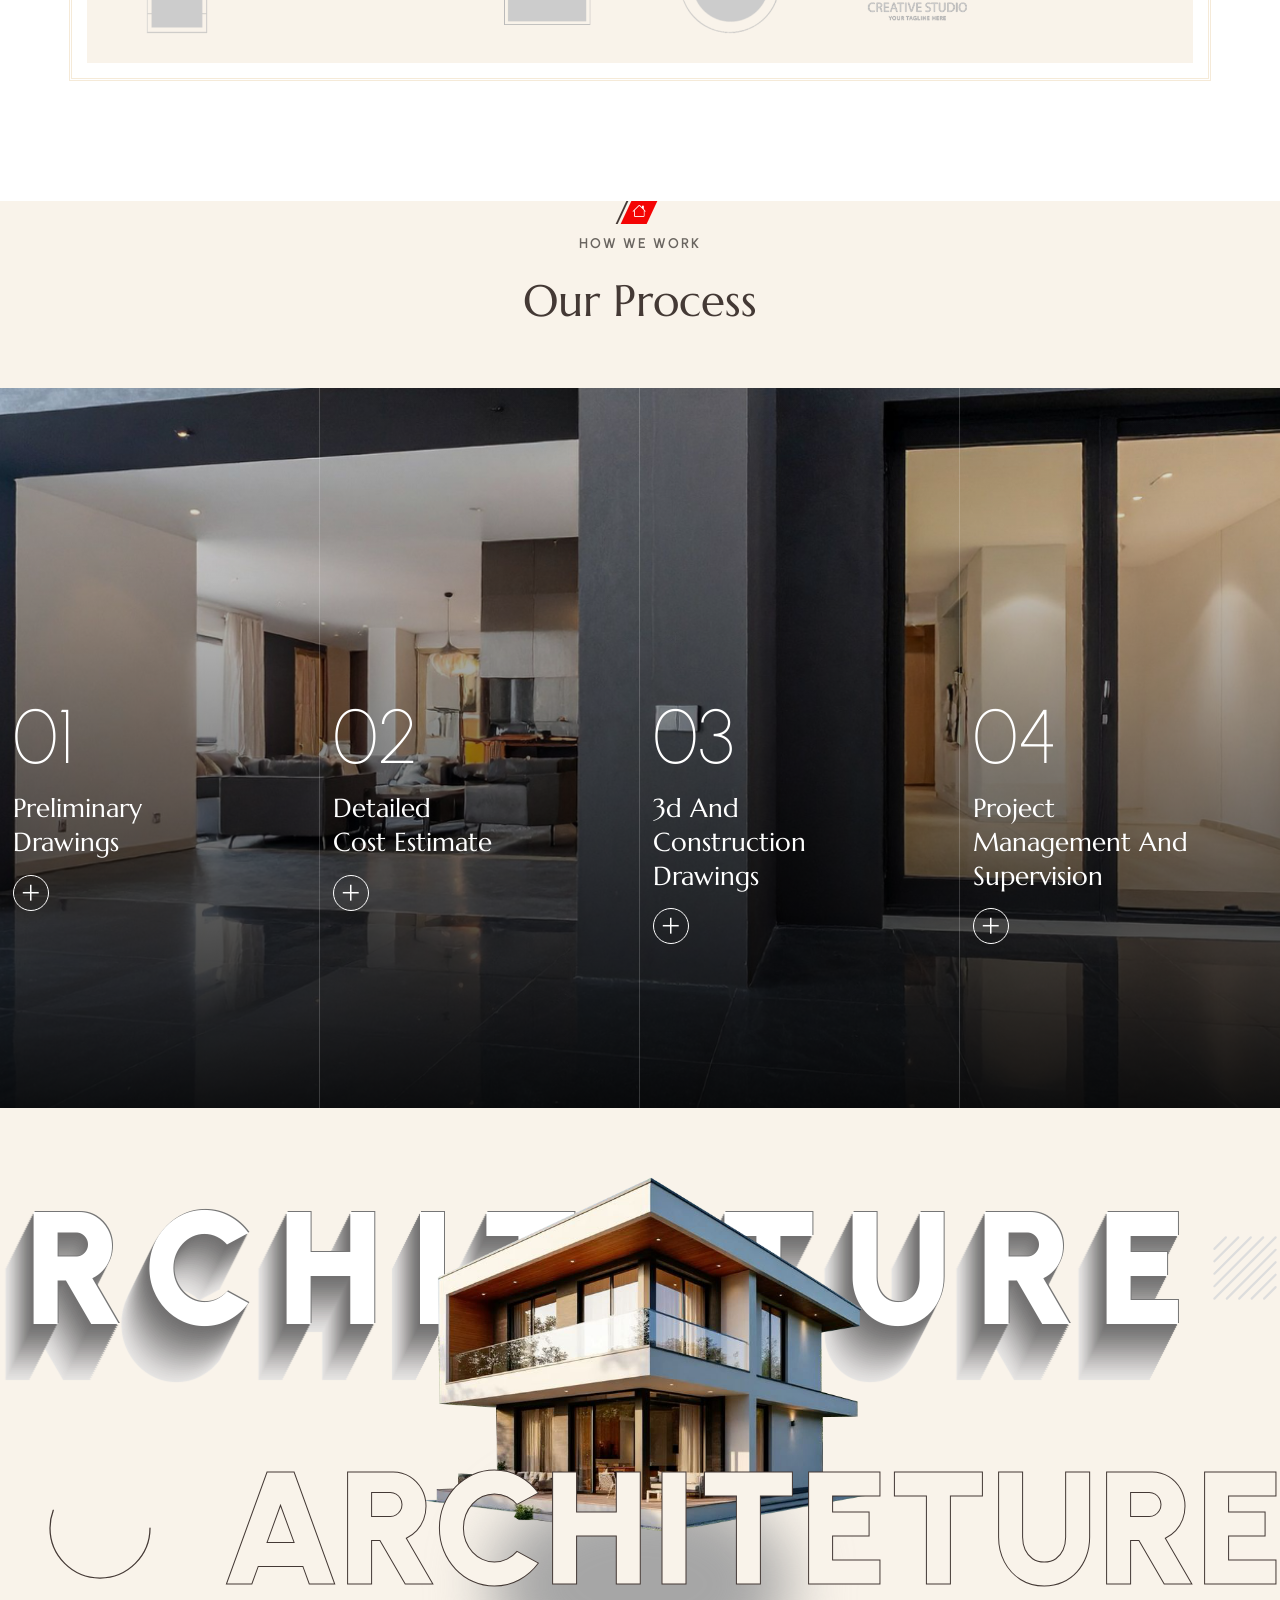
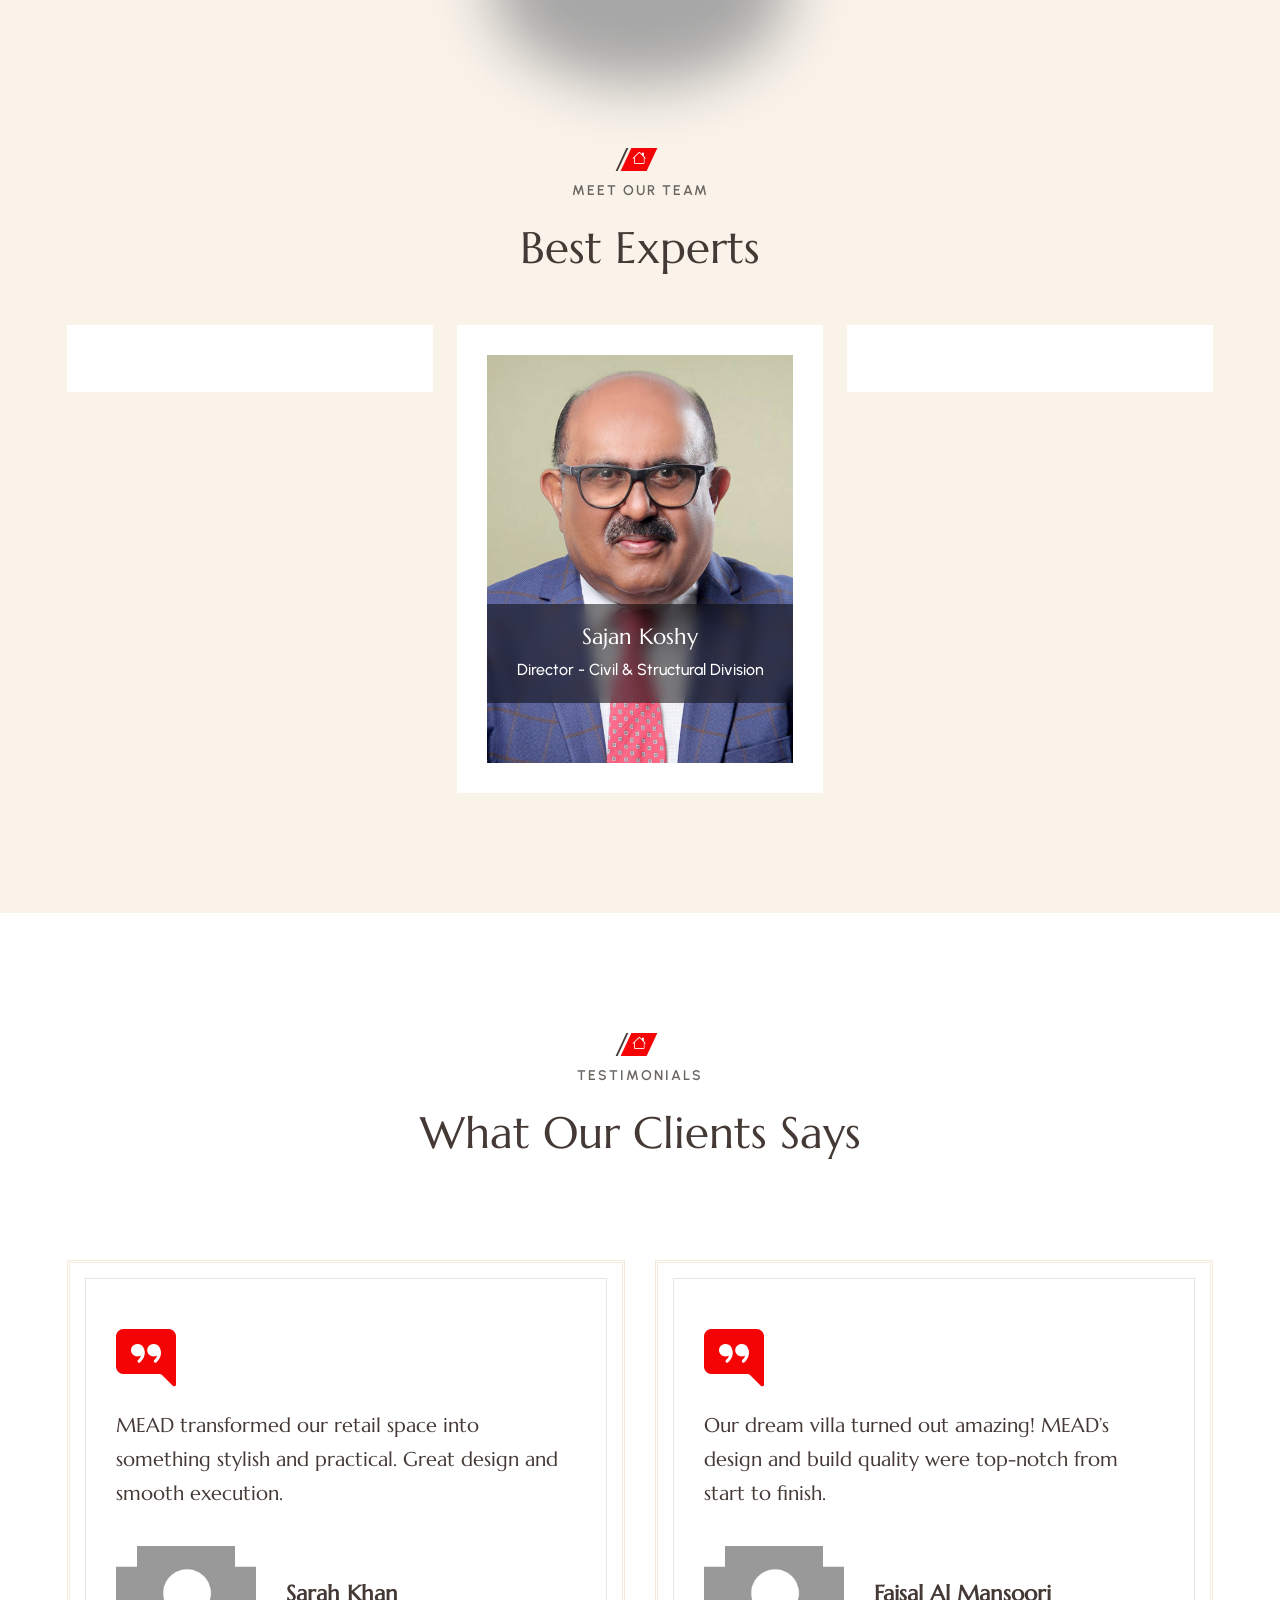
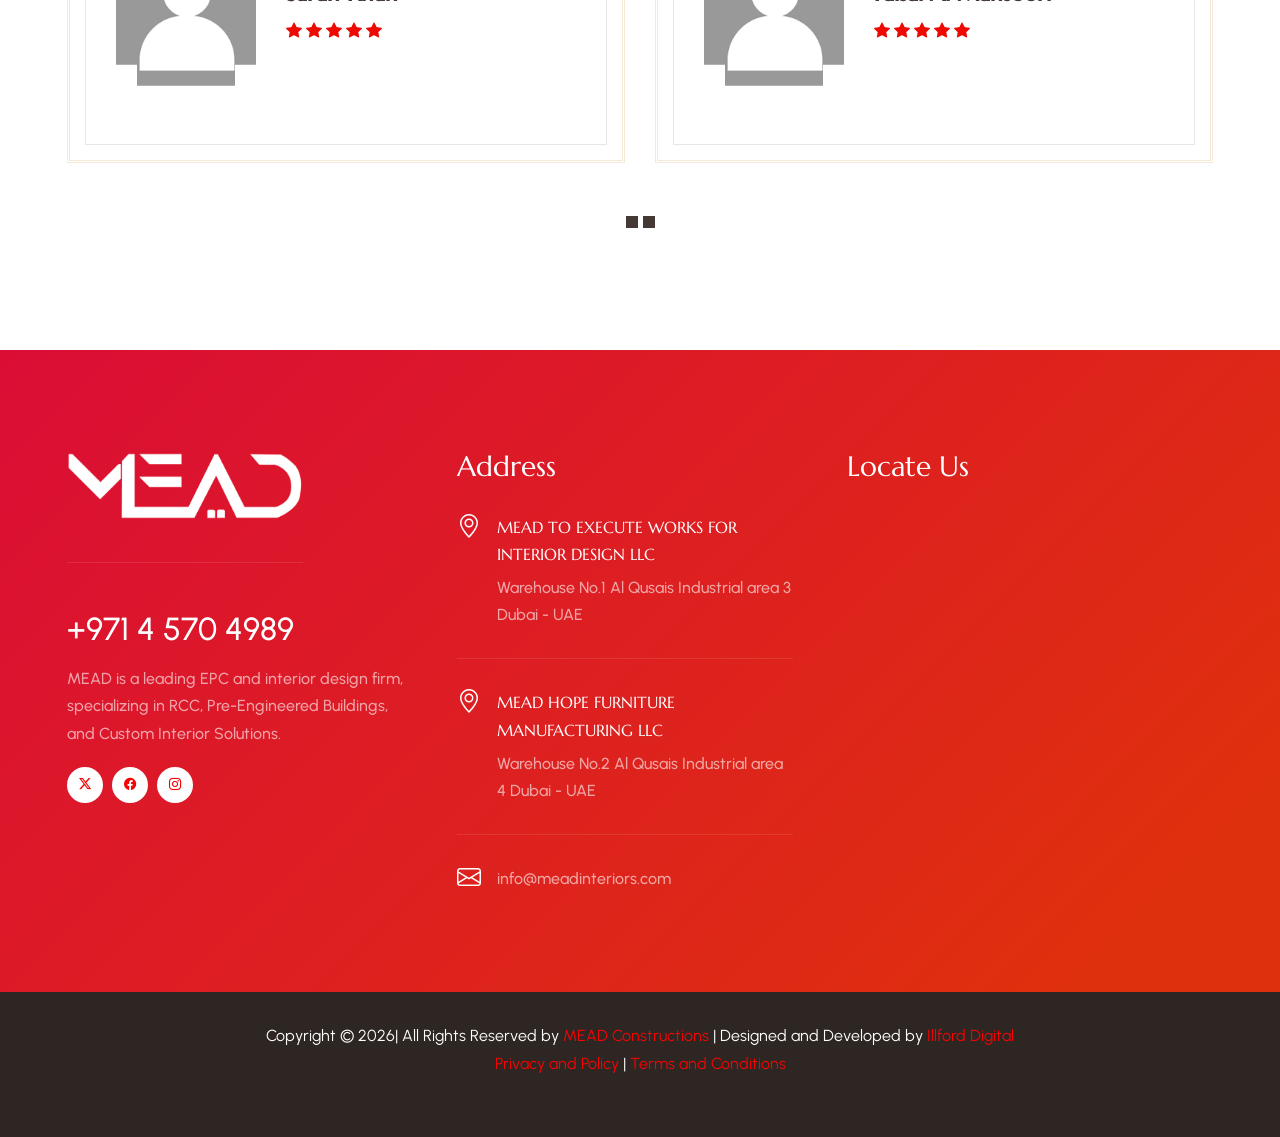
==== commit 4771b836: "commit" ====
--- a/index.html
+++ b/index.html
@@ -318,10 +318,10 @@
                     <div class="slider2-left-sidebar-position">
                         <div class="slider2-l-social">
                             <ul class="social2-icons">
-                                <li><a class="bg-dribble-clr" href="javascript:void(0);">dribbble<i
-                                            class="bi bi-dribbble"></i></a></li>
-                                <li><a class="bg-behance-clr" href="javascript:void(0);">behance<i
-                                            class="bi bi-behance"></i></a></li>
+                                <li><a class="bg-dribble-clr" href="javascript:void(0);">instagram<i
+                                            class="bi bi-instagram"></i></a></li>
+                                <li><a class="bg-behance-clr" href="javascript:void(0);">facebook<i
+                                            class="bi bi-facebook"></i></a></li>
                                 <li><a class="bg-twitter-clr" href="javascript:void(0);">twitter<i
                                             class="bi bi-twitter-x"></i></a></li>
                             </ul>
@@ -338,11 +338,22 @@
                             <img src="images/main-slider/slider1/interior1.png" alt="">
                         </div>
                         <div class="swiper-slide">
-                            <img src="images/main-slider/slider1/interior3.png" alt="">
+                            <img src="images/main-slider/slider1/pic2.png" alt="">
                         </div>
                         <div class="swiper-slide">
                             <img src="images/main-slider/slider1/interior2.png" alt="">
                         </div>
+
+                         <div class="swiper-slide">
+                            <img src="images/main-slider/slider1/pic1.png" alt="">
+                        </div>
+                         <div class="swiper-slide">
+                            <img src="images/main-slider/slider1/interior3.png" alt="">
+                        </div>
+                         <div class="swiper-slide">
+                            <img src="images/main-slider/slider1/pic3.png" alt="">
+                        </div>
+
                     </div>
                     <div class="controls-area">
                         <div class="swiper-pagination"></div>
@@ -365,7 +376,7 @@
                                     <h2 class="wt-title" data-swiper-parallax="-500">
                                         Landmark Structural Design
                                     </h2>
-                                    <a href="about.html" class="site-button">Read More</a>
+                                    <a href="interiors.html" class="site-button">Read More</a>
                                 </div>
                             </div>
                             <div class="xl-title">
@@ -380,7 +391,7 @@
                                     <h2 class="wt-title" data-swiper-parallax="-500">
                                         Quality Construction Delivered
                                     </h2>
-                                    <a href="about.html" class="site-button">Read More</a>
+                                    <a href="constructions.html" class="site-button">Read More</a>
                                 </div>
                             </div>
                             <div class="xl-title">
@@ -395,11 +406,58 @@
                                     <h2 class="wt-title" data-swiper-parallax="-500">
                                         Durable Modern Structures
                                     </h2>
-                                    <a href="about.html" class="site-button">Read More</a>
+                                    <a href="interiors.html" class="site-button">Read More</a>
                                 </div>
                             </div>
                             <div class="xl-title">
                                 <span data-swiper-parallax="-1000">03</span>
+                            </div>
+                        </div>
+
+
+                        <div class="swiper-slide">
+                            <div class="twm-slider1-content-inner">
+                                <div class="twm-slider1-content-inner-detail">
+                                    <span class="sm-title" data-swiper-parallax="-300">Elegant Spaces</span>
+                                    <h2 class="wt-title" data-swiper-parallax="-500">
+                                       Timeless Construction
+                                    </h2>
+                                    <a href="constructions.html" class="site-button">Read More</a>
+                                </div>
+                            </div>
+                            <div class="xl-title">
+                                <span data-swiper-parallax="-1000">04</span>
+                            </div>
+                        </div>
+
+                        <div class="swiper-slide">
+                            <div class="twm-slider1-content-inner">
+                                <div class="twm-slider1-content-inner-detail">
+                                    <span class="sm-title" data-swiper-parallax="-300">Modern Living</span>
+                                    <h2 class="wt-title" data-swiper-parallax="-500">
+                                       Smart Designs Structures
+                                    </h2>
+                                    <a href="interiors.html" class="site-button">Read More</a>
+                                </div>
+                            </div>
+                            <div class="xl-title">
+                                <span data-swiper-parallax="-1000">05</span>
+                            </div>
+                        </div>
+
+
+                        <div class="swiper-slide">
+                            <div class="twm-slider1-content-inner">
+                                <div class="twm-slider1-content-inner-detail">
+                                    <span class="sm-title" data-swiper-parallax="-300">Luxury Crafted</span>
+                                    <h2 class="wt-title" data-swiper-parallax="-500">
+                                        Inspired Comfort
+                                    </h2>
+                                    <a href="constructions.html" class="site-button">Read More</a>
+                                </div>
+                            </div>
+                            <div class="xl-title">
+                                <span data-swiper-parallax="-1000">06</span>
                             </div>
                         </div>
 
@@ -428,8 +486,7 @@
 
 
             <!-- Slider Section -->
-            <div class="twm-hvillas-2slider" style="    background-color: white;
-    padding-top: 60px;">
+            <div class="twm-hvillas-2slider" style="    background-color: white;padding-top: 60px;">
 
                 <div class="section">
                     <div class="container">
--- a/css/style.css
+++ b/css/style.css
@@ -14768,4 +14768,10 @@
 
 .team-effect-hvr2 p.icon-links a:has(.bi-dribbble) {
   display: none;
+}
+
+@media (max-width: 991px) {
+    .twm-slider1-wrap .controls-area {
+        bottom: -12px;
+    }
 }
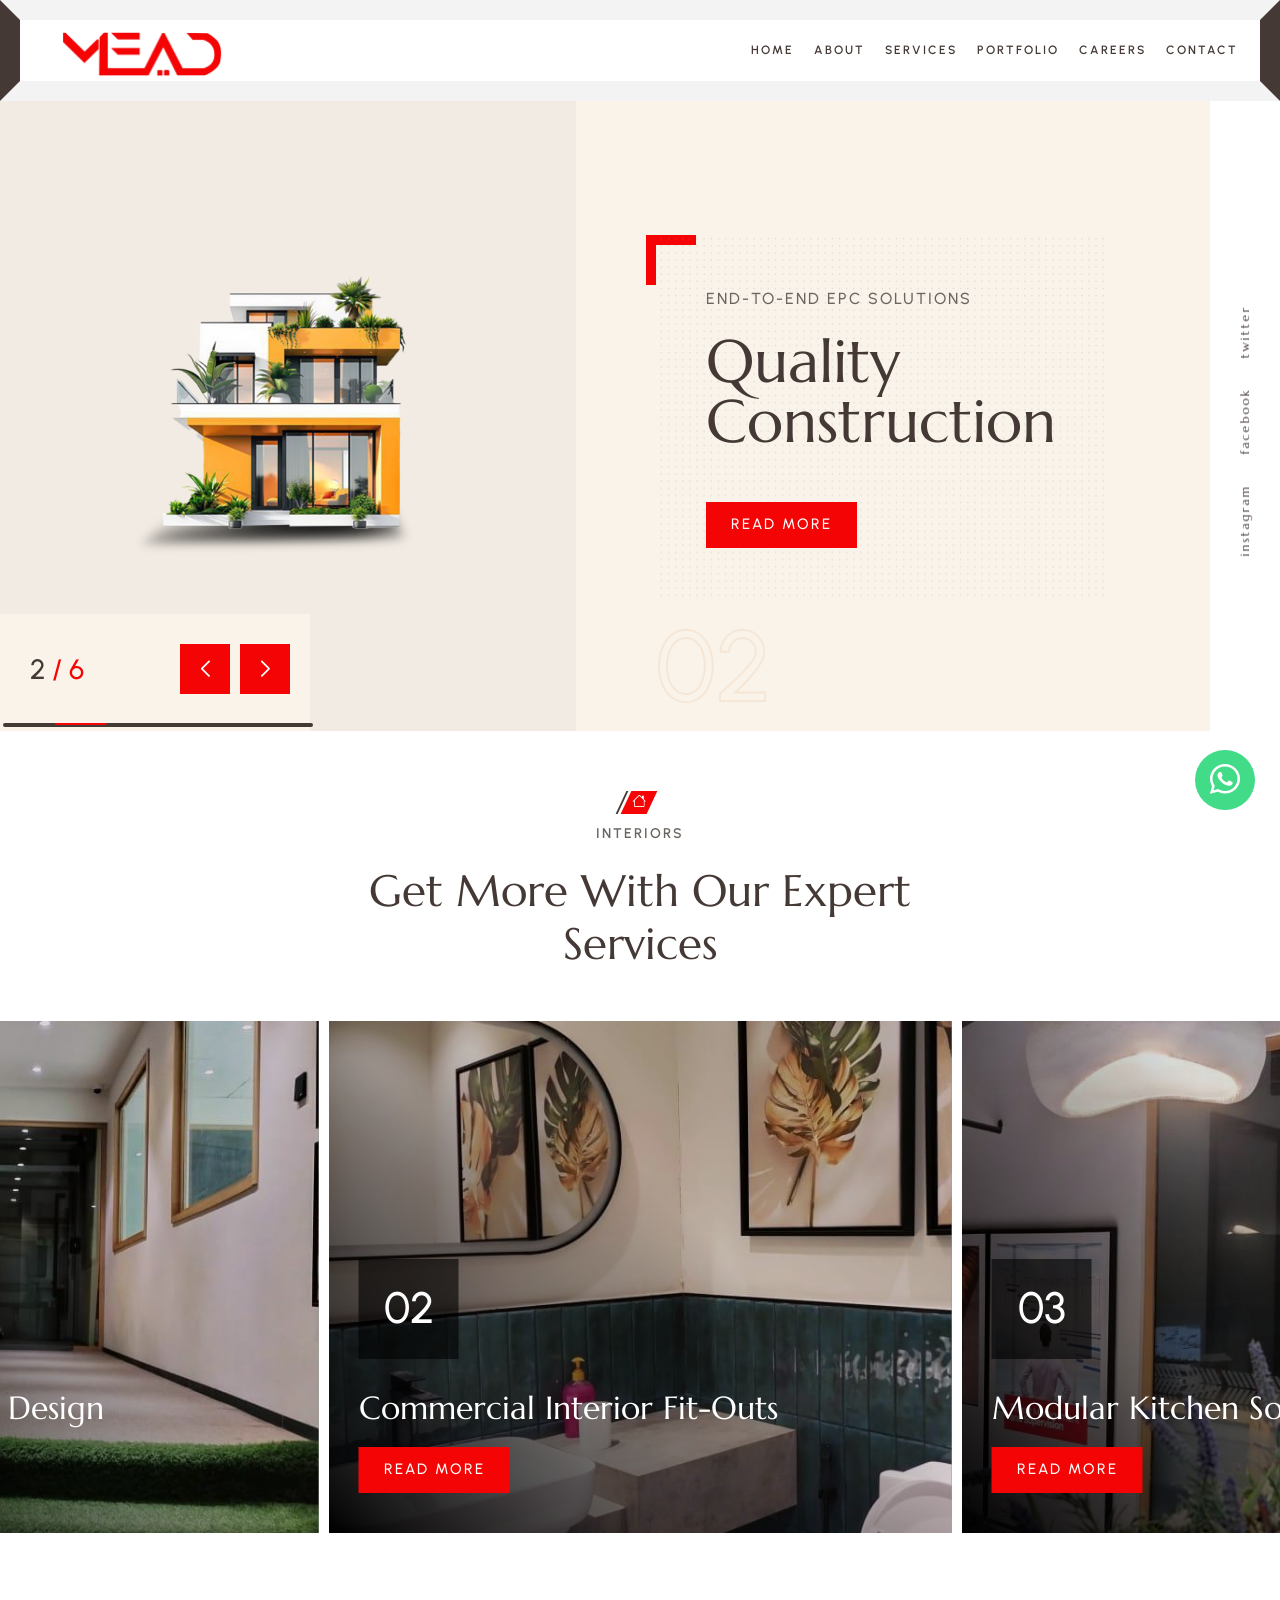
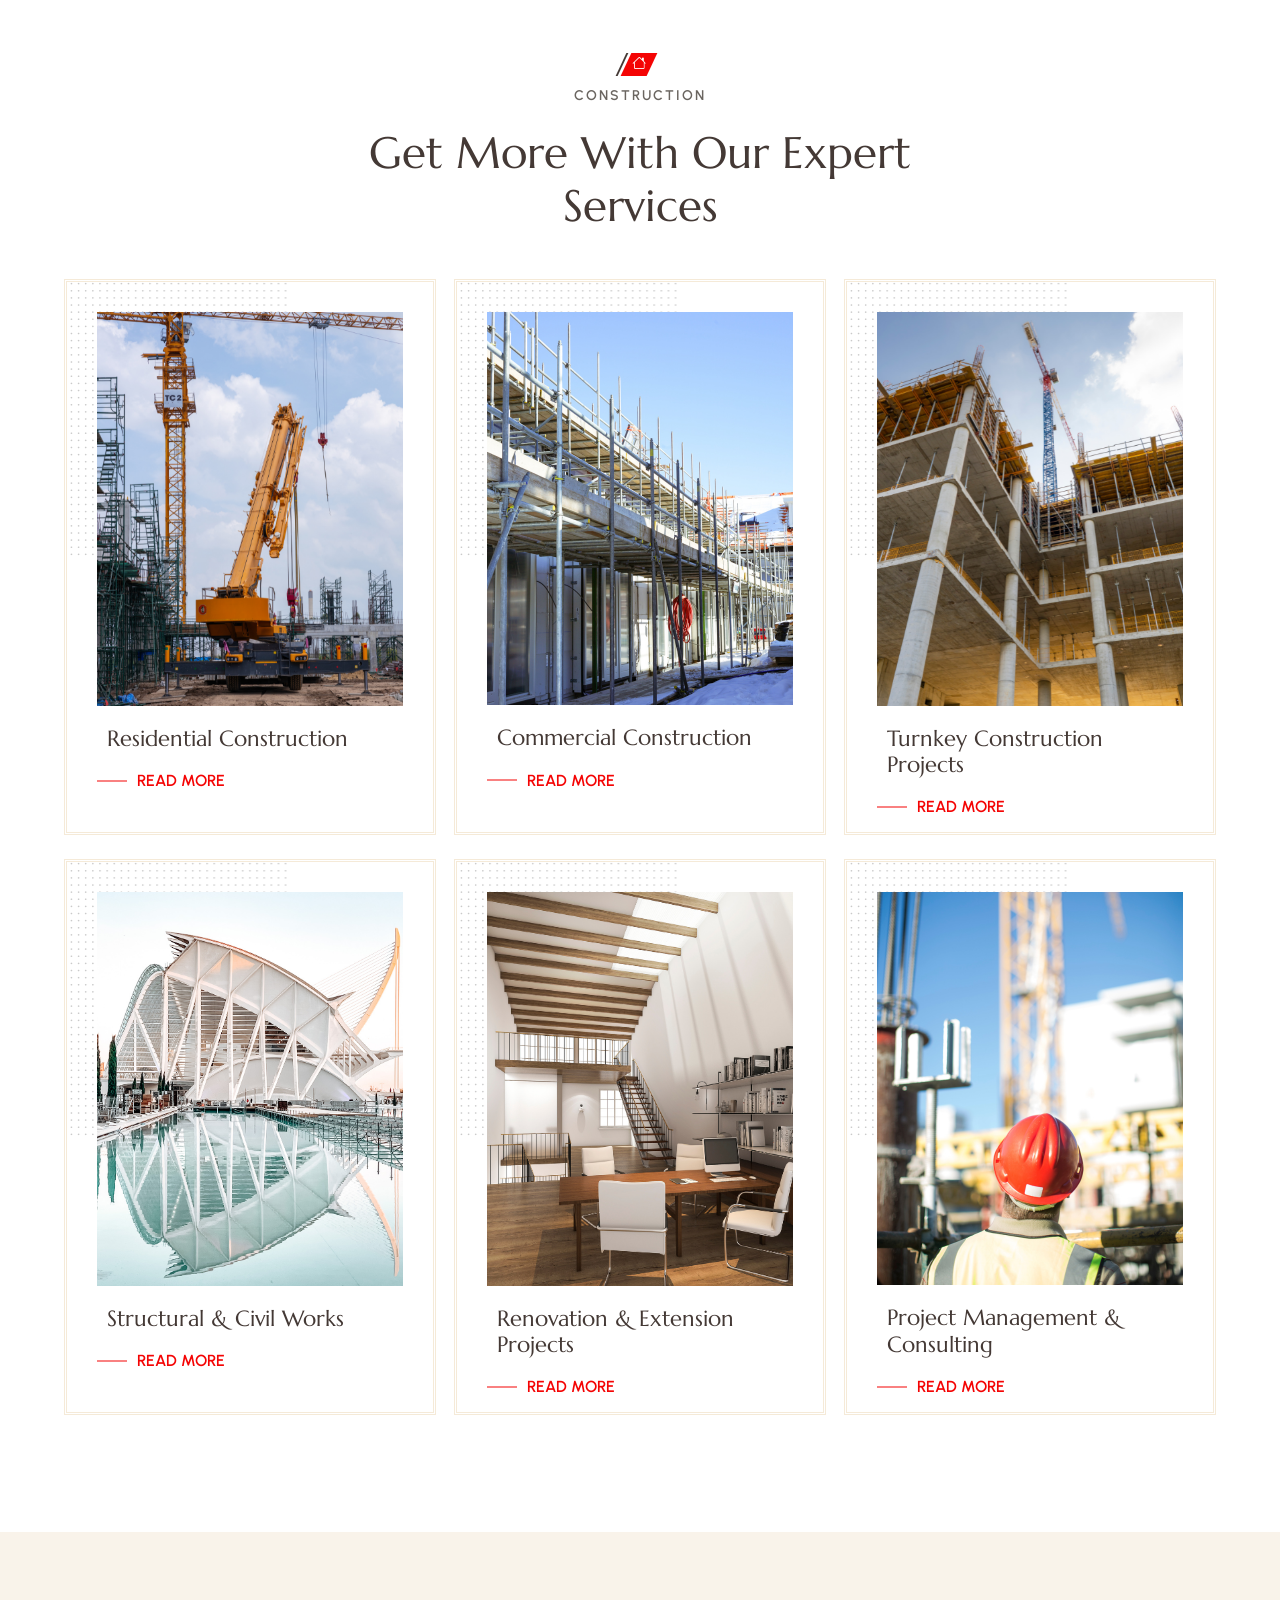
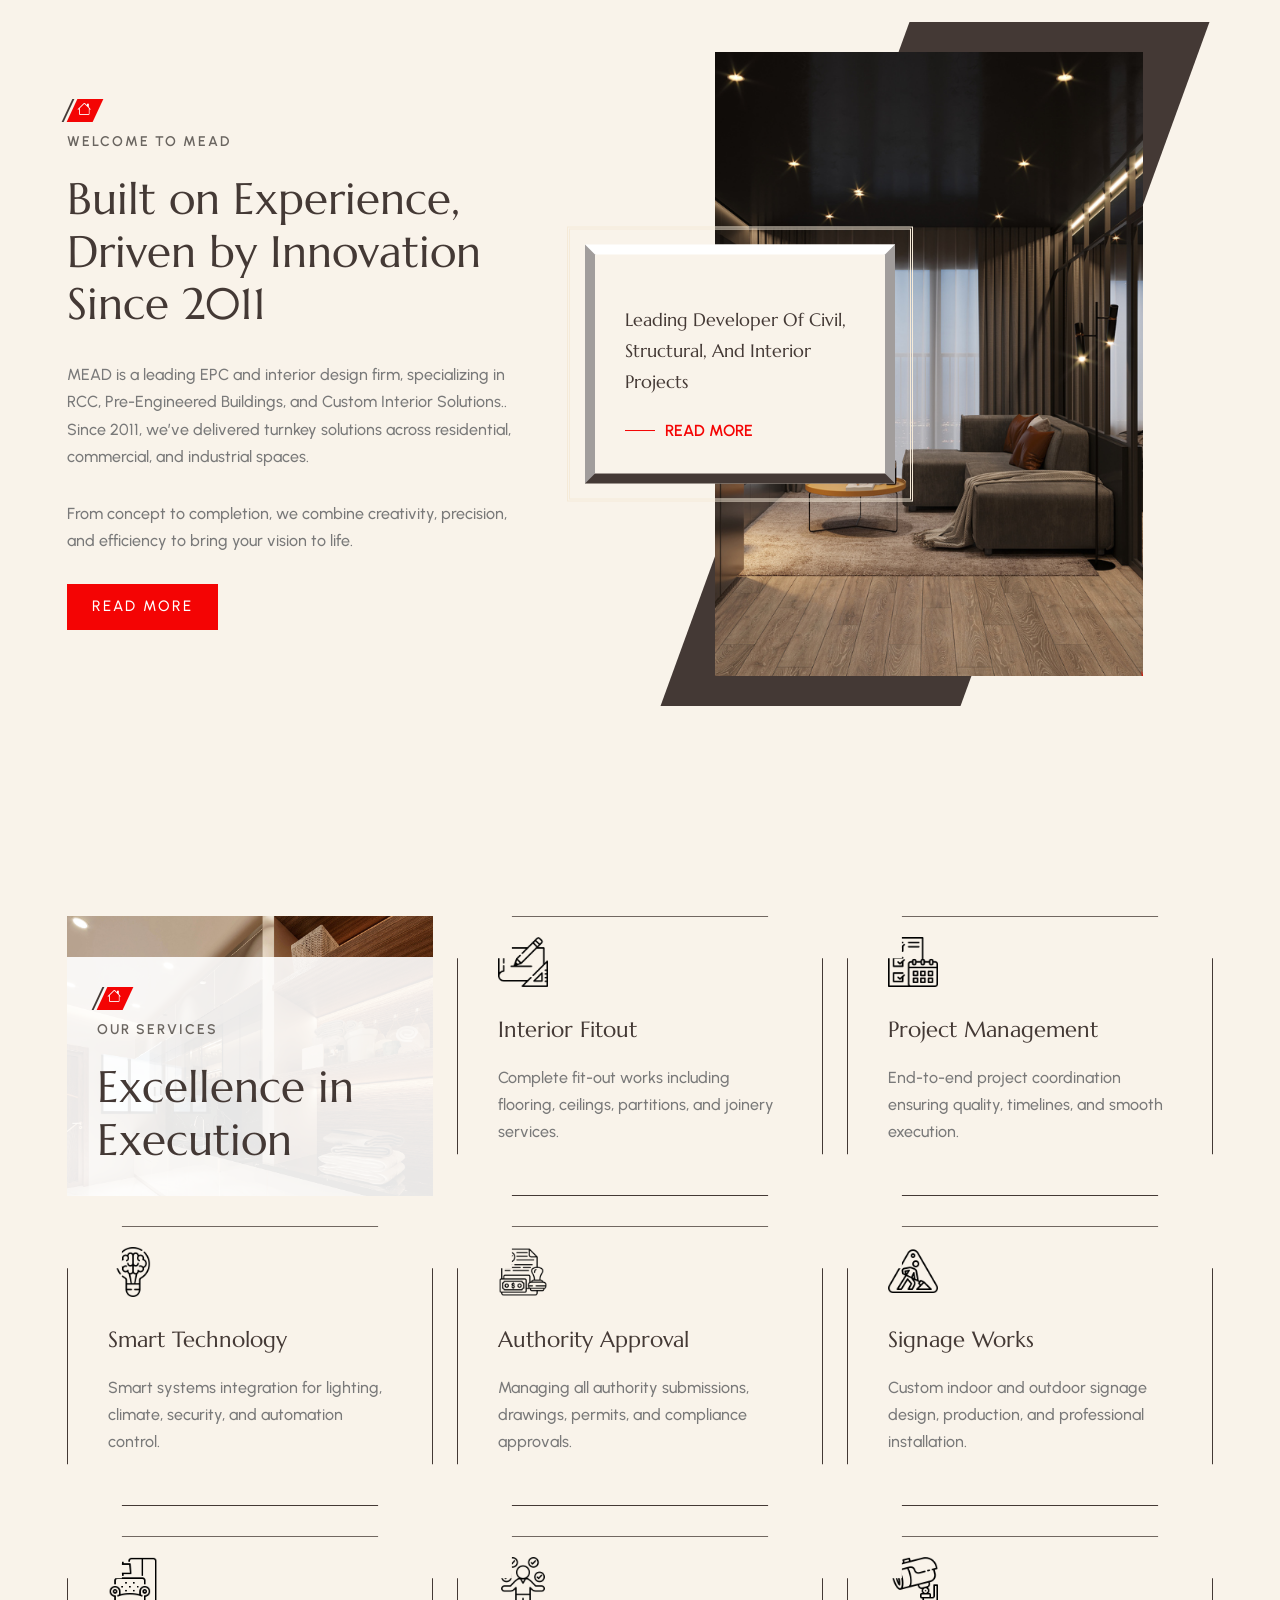
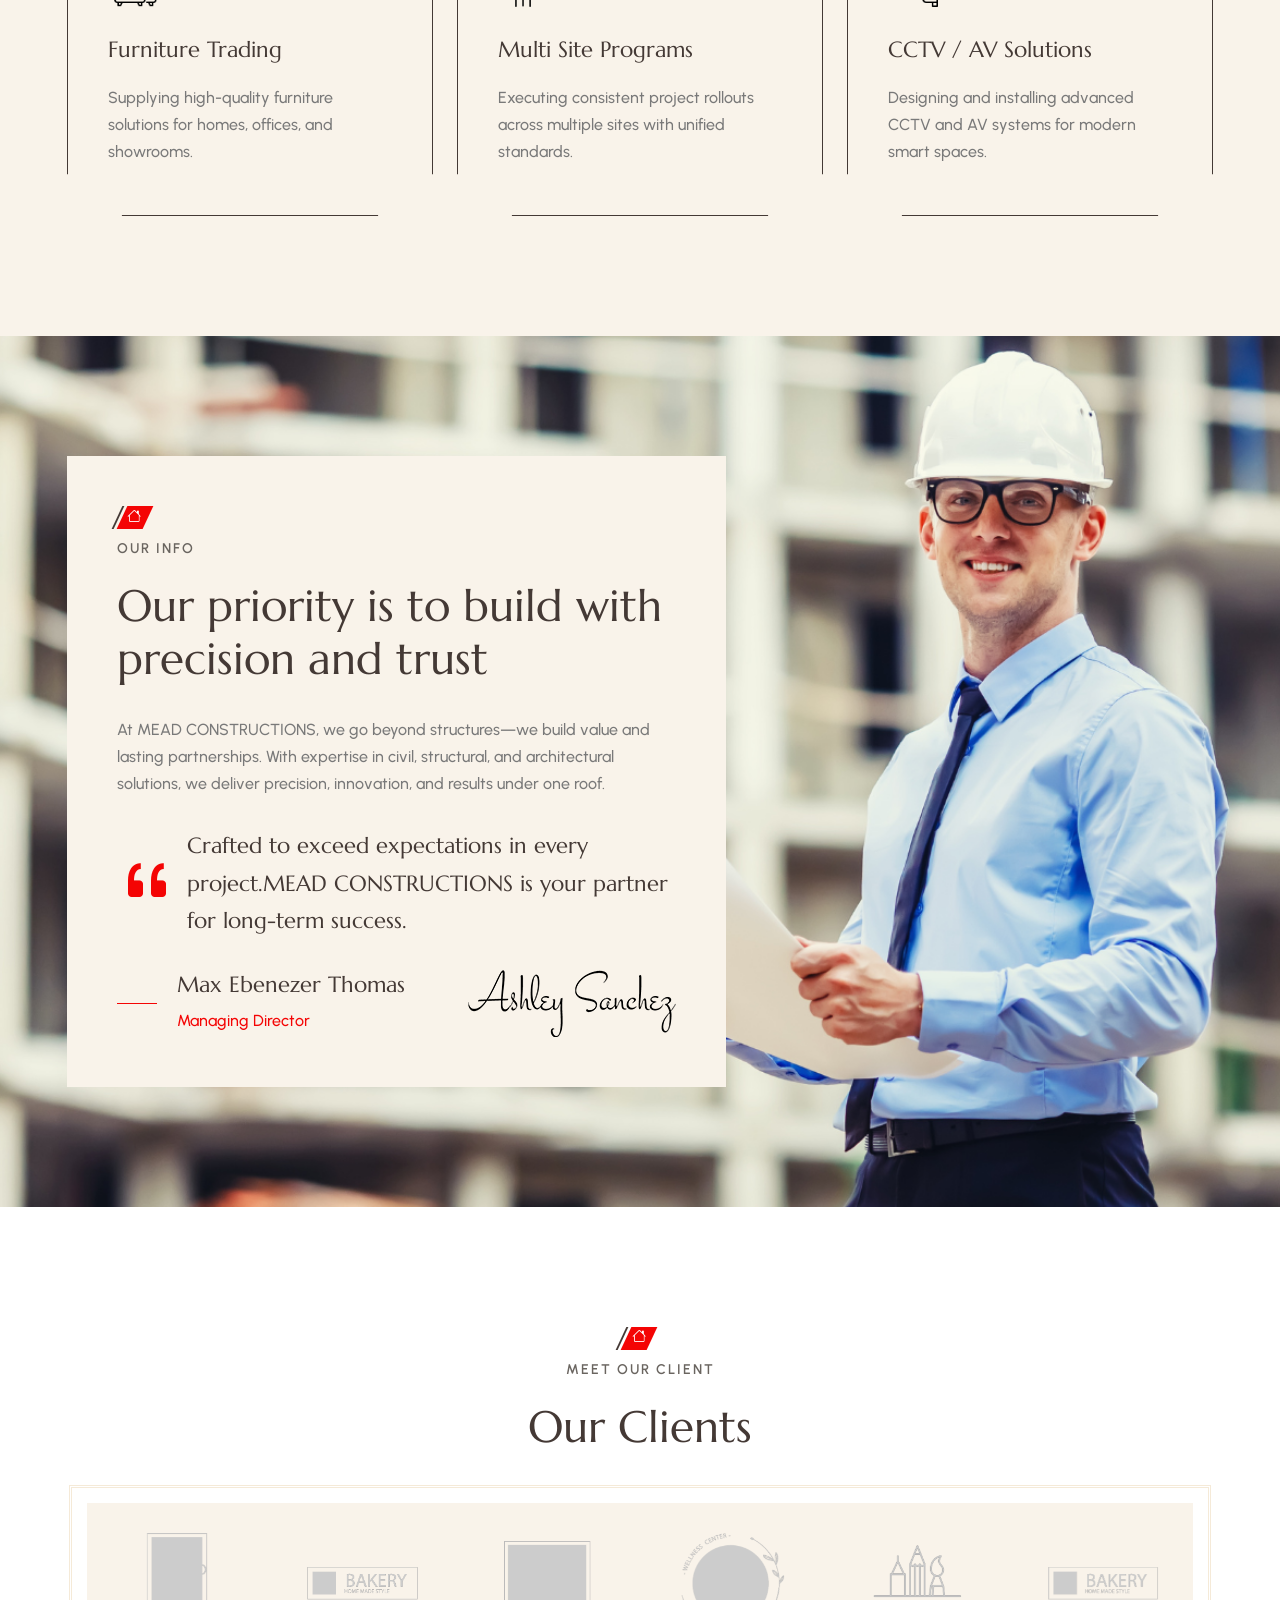
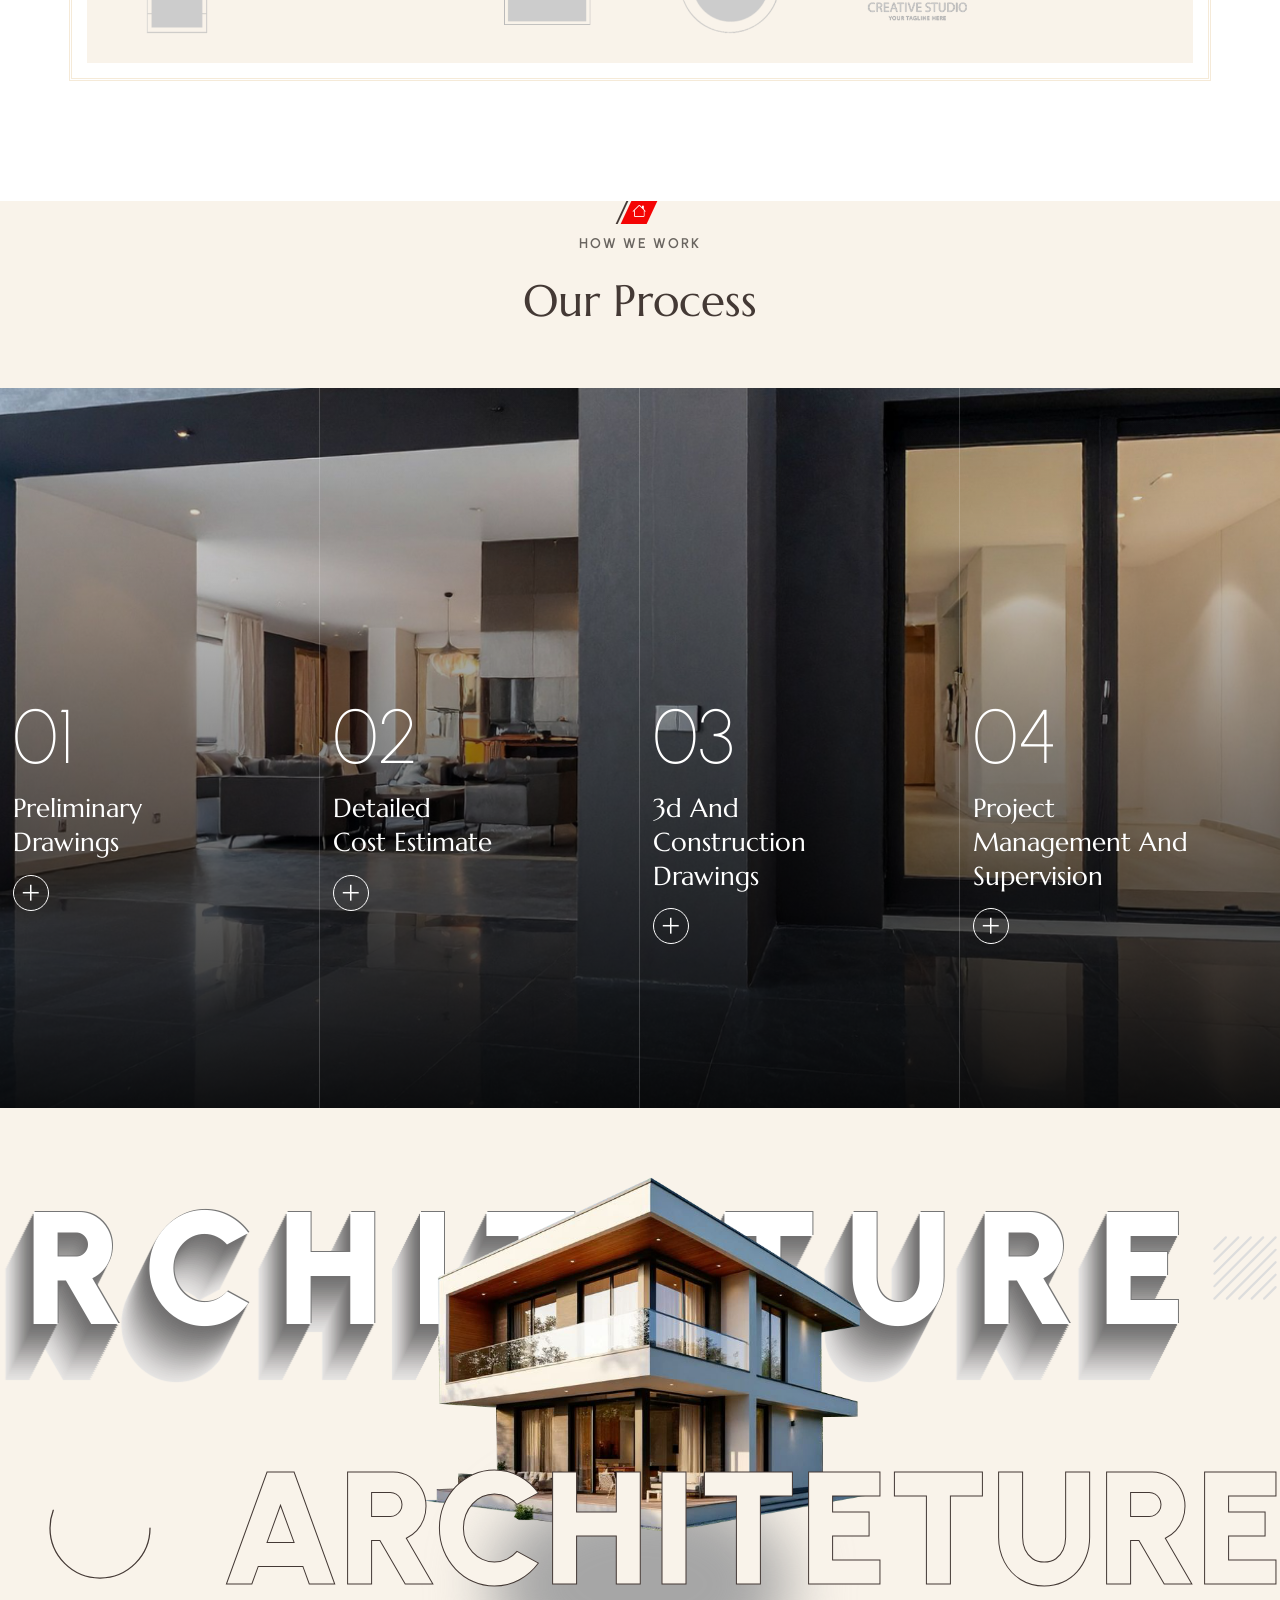
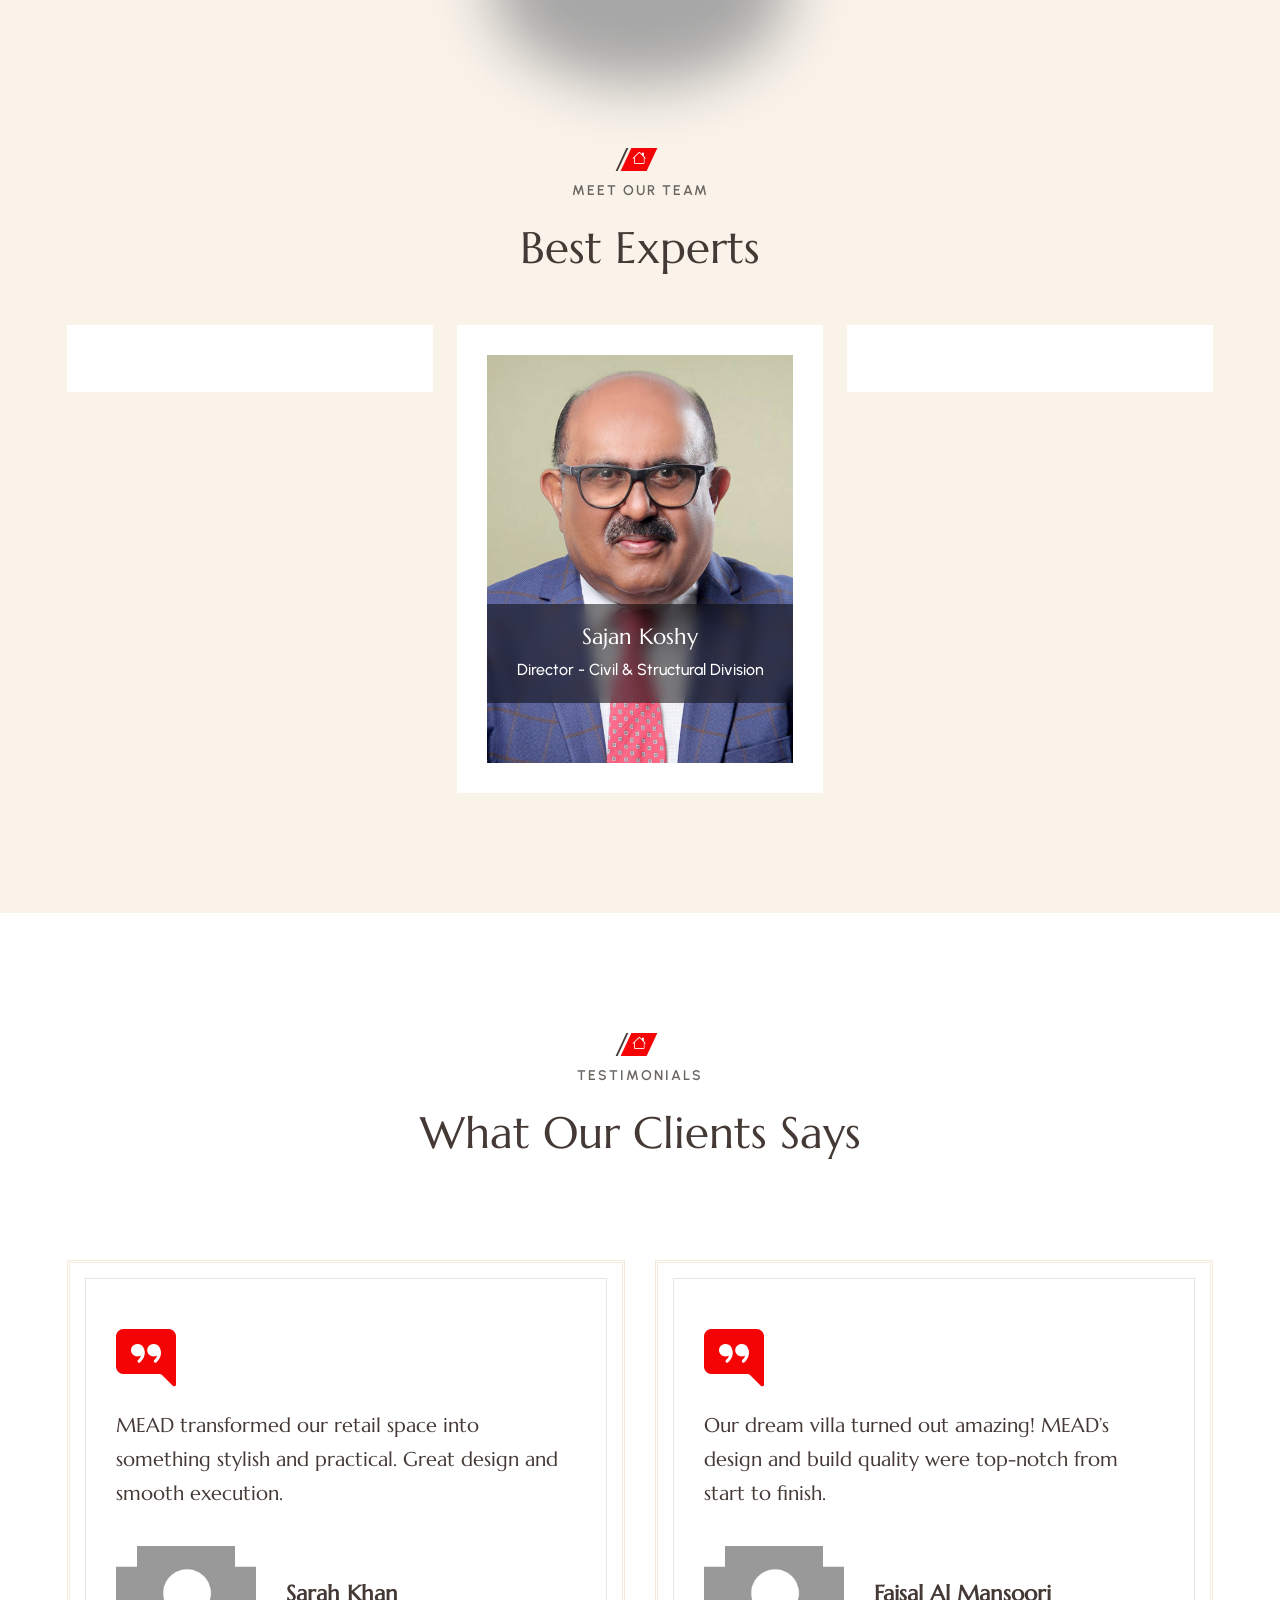
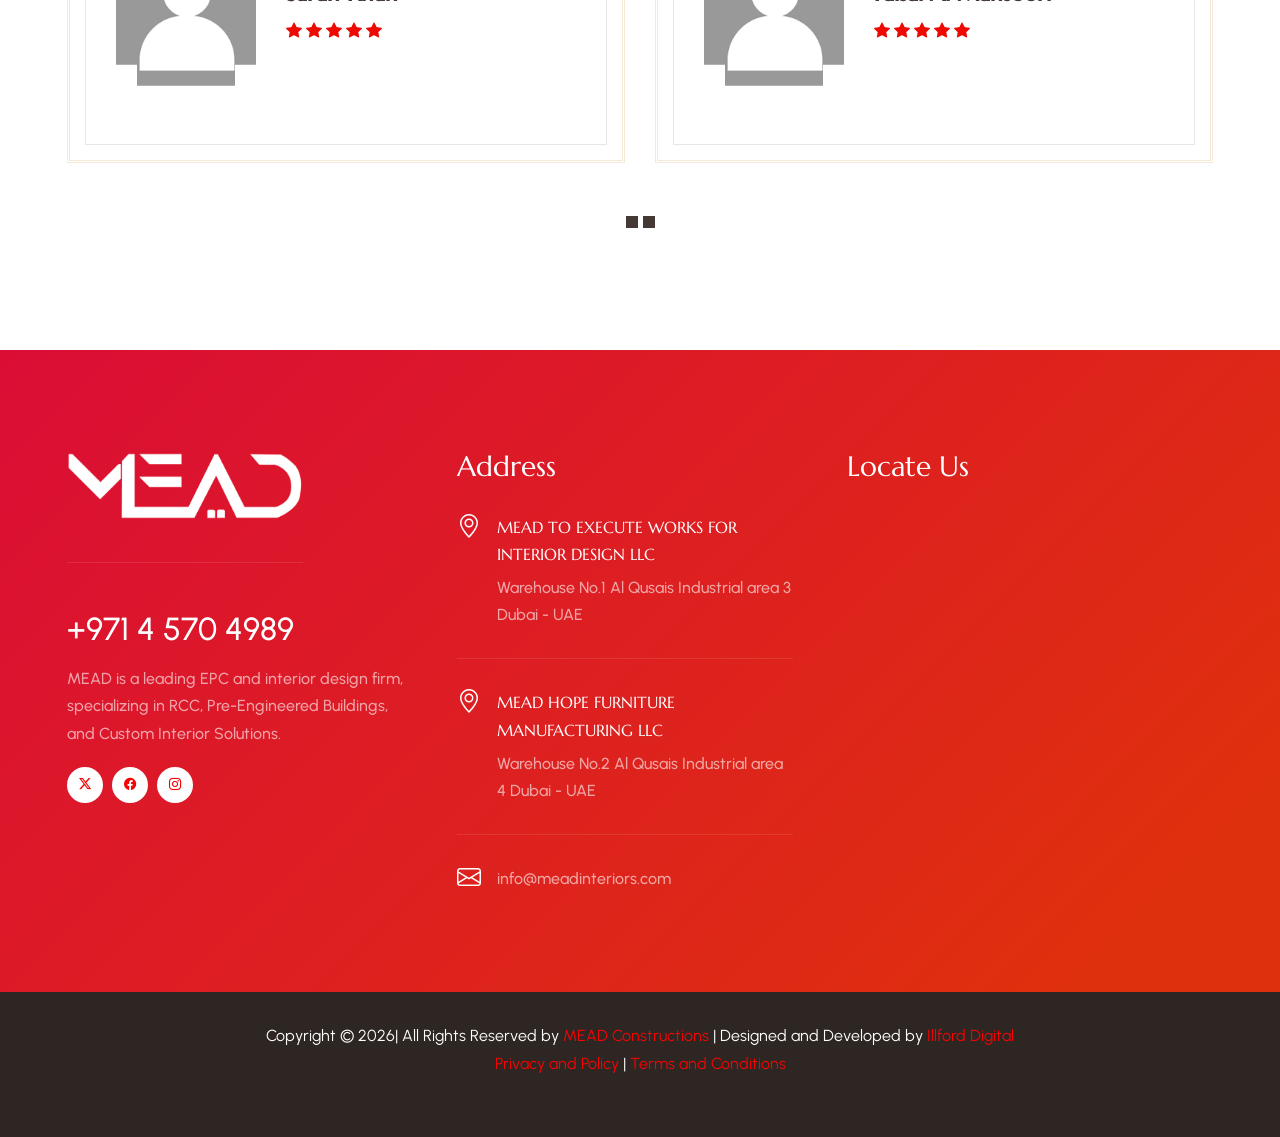
==== commit b5f8c8a2: "commit" ====
--- a/index.html
+++ b/index.html
@@ -389,7 +389,7 @@
                                 <div class="twm-slider1-content-inner-detail">
                                     <span class="sm-title" data-swiper-parallax="-300">End-to-End EPC Solutions</span>
                                     <h2 class="wt-title" data-swiper-parallax="-500">
-                                        Quality Construction Delivered
+                                        Quality Construction
                                     </h2>
                                     <a href="constructions.html" class="site-button">Read More</a>
                                 </div>
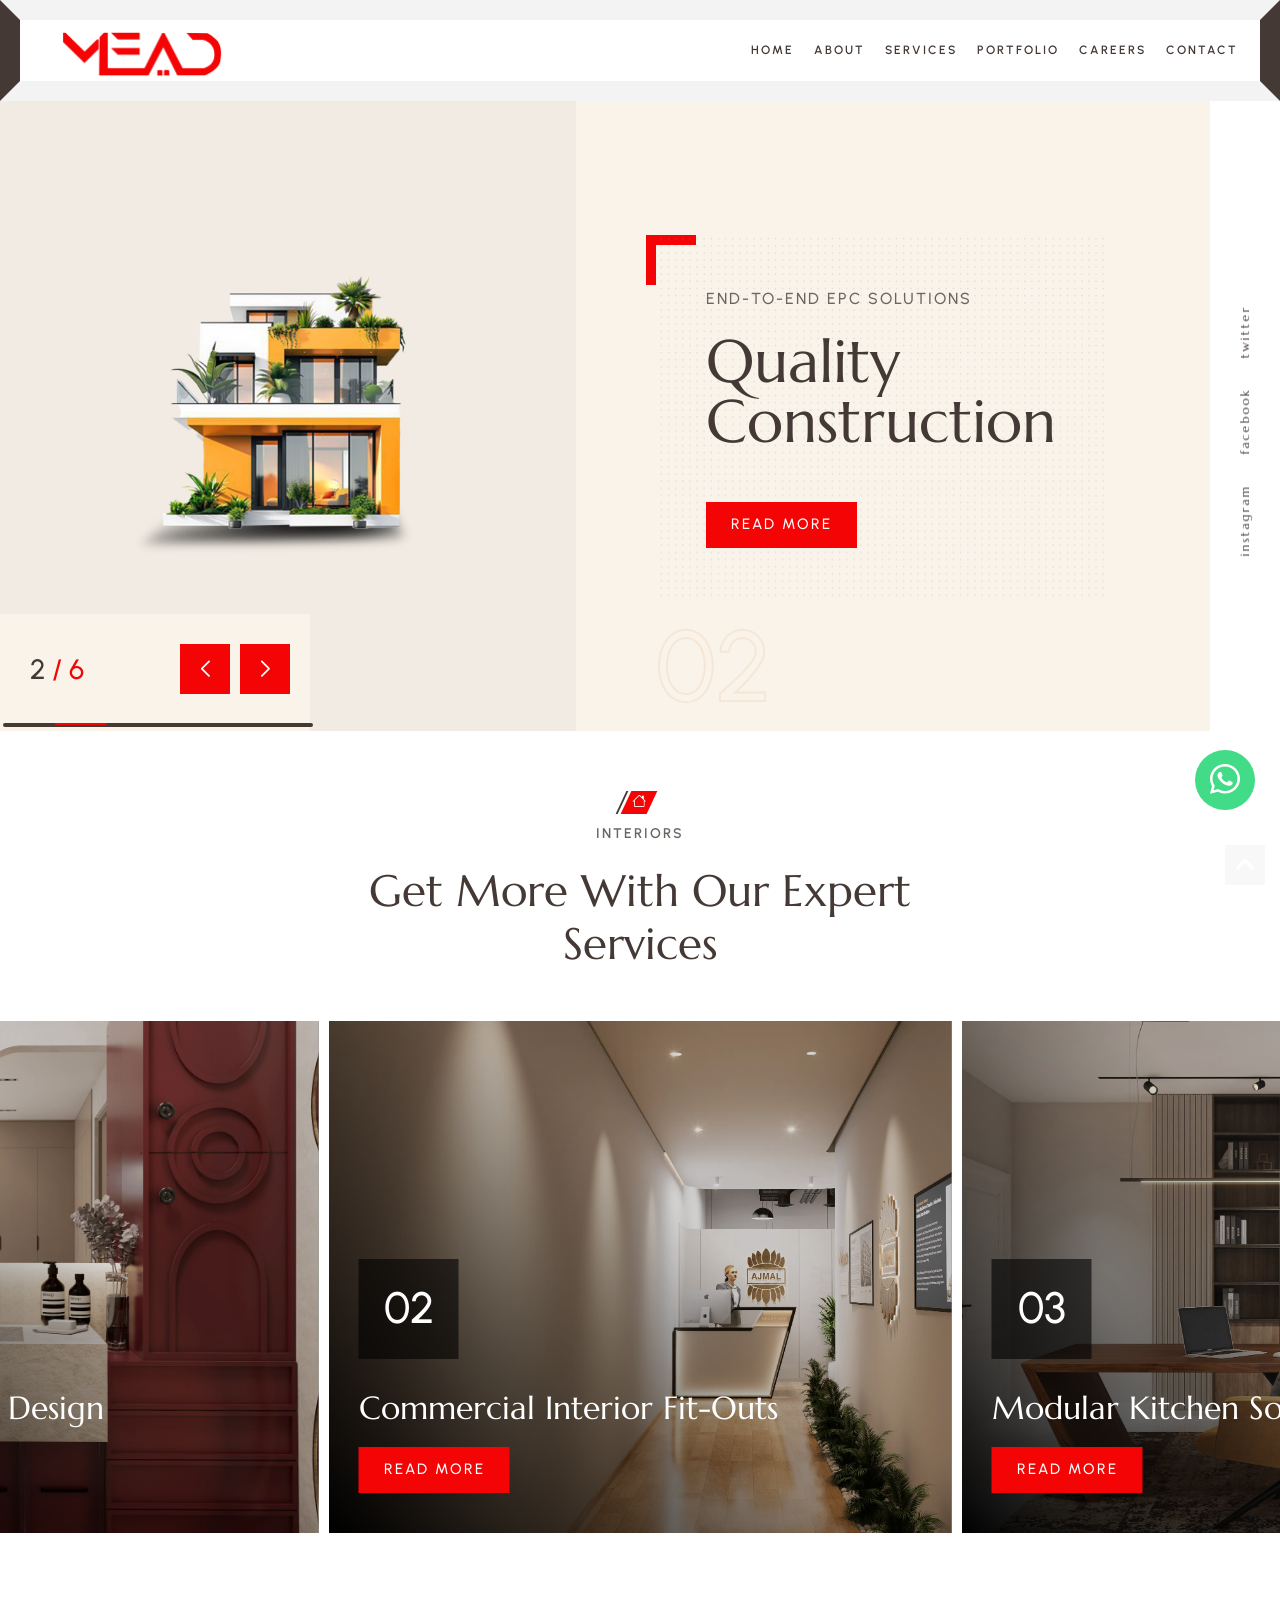
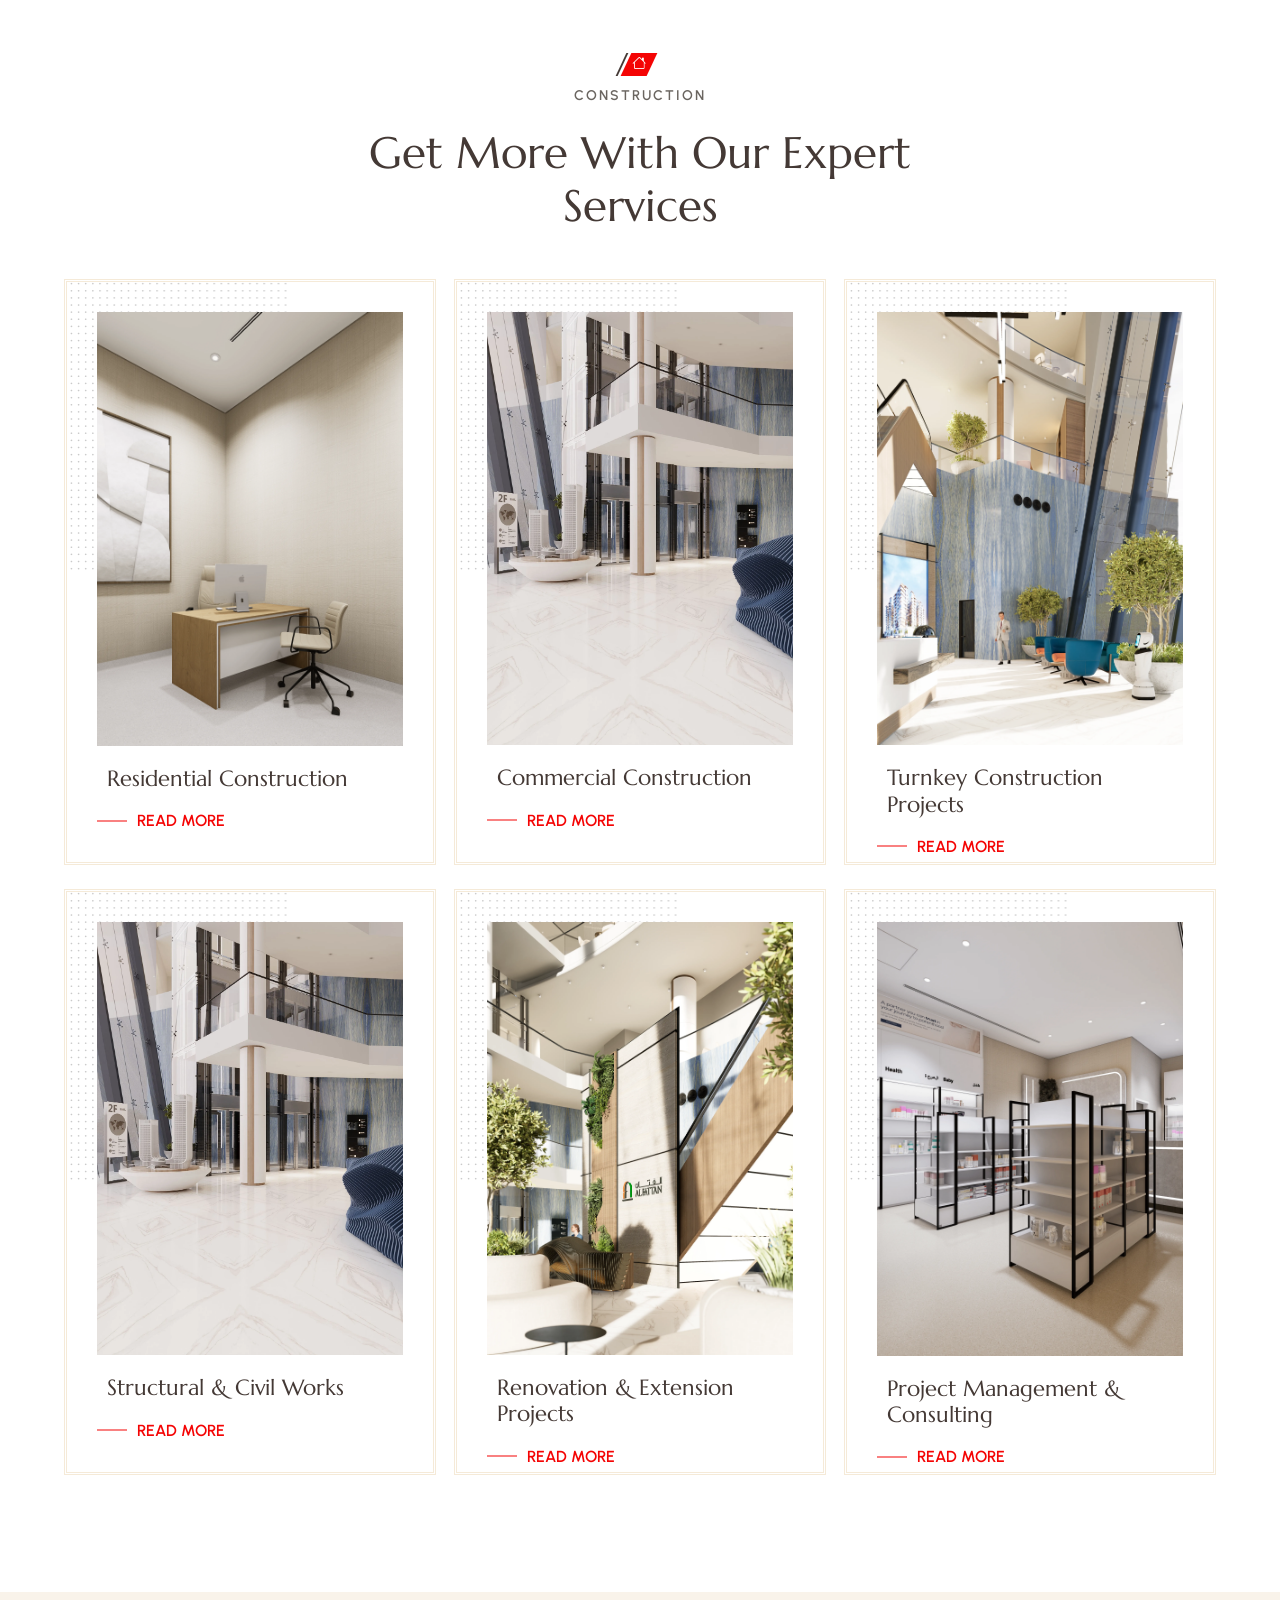
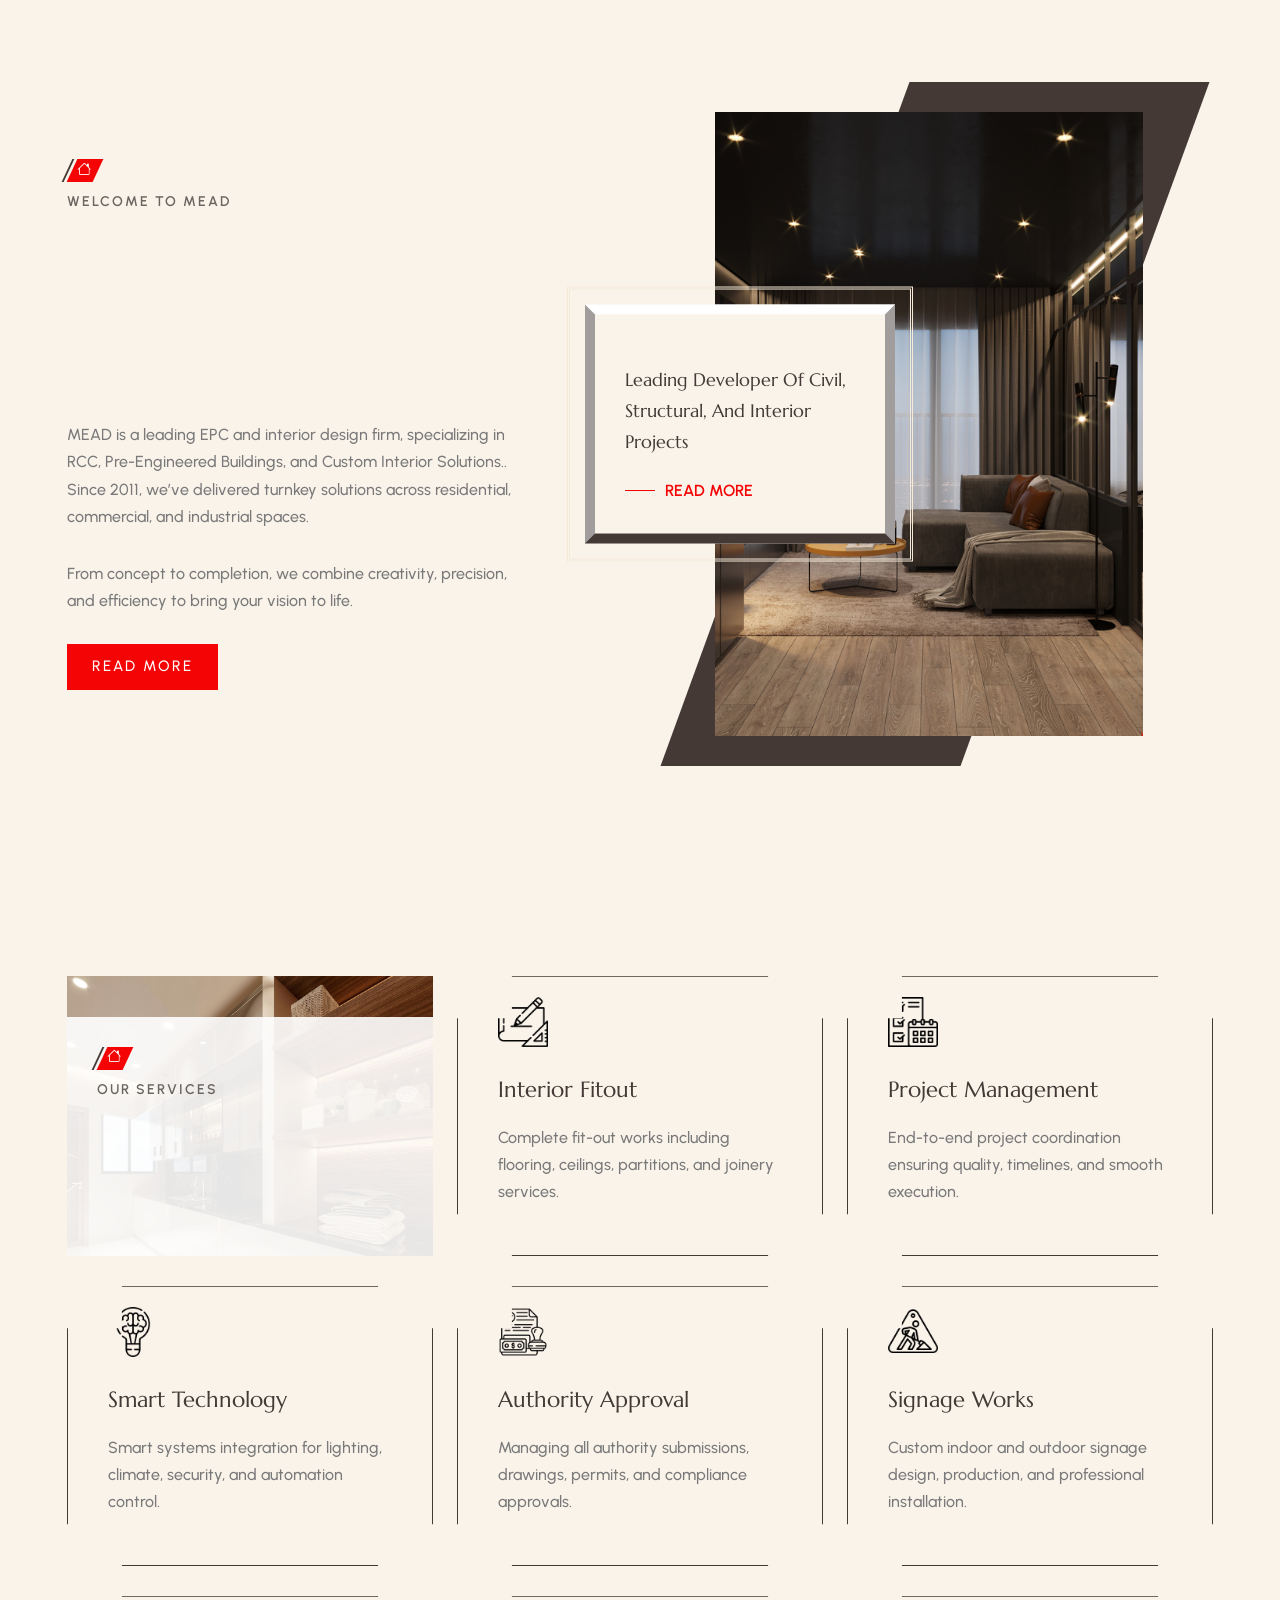
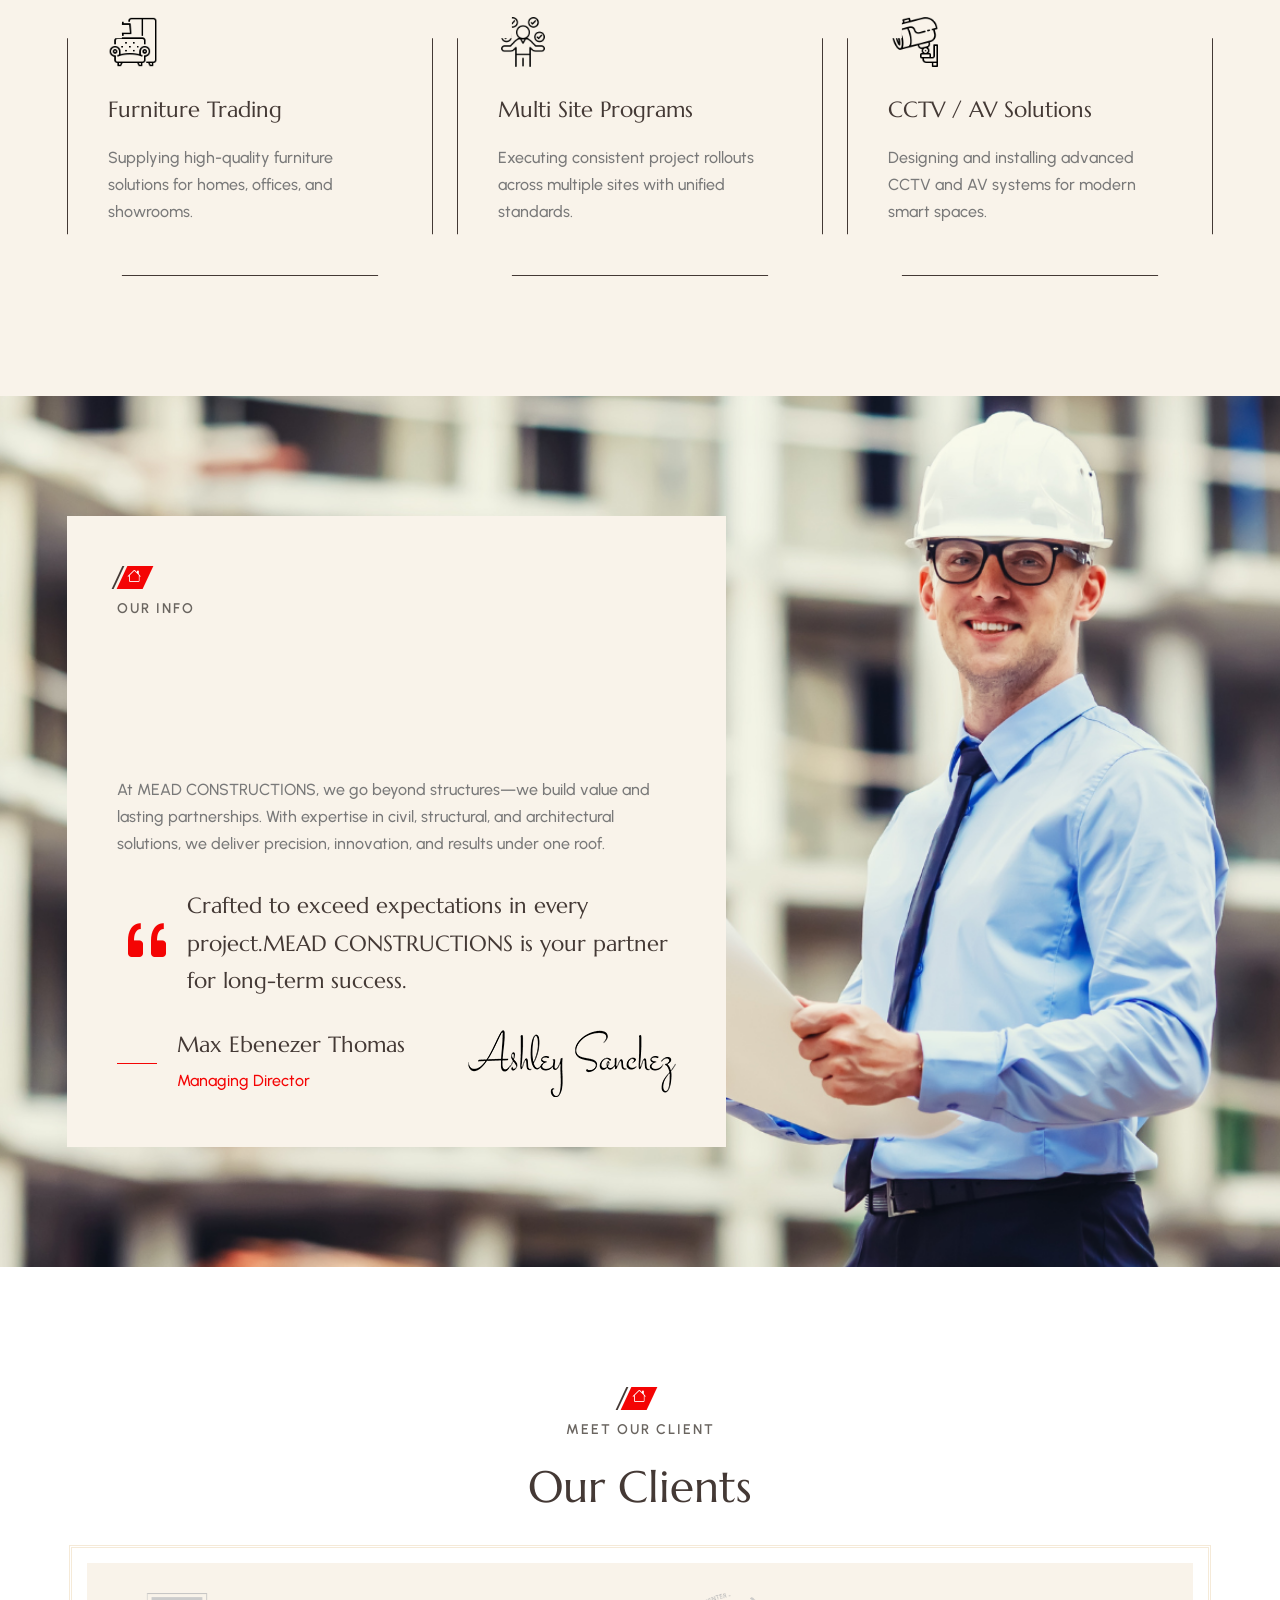
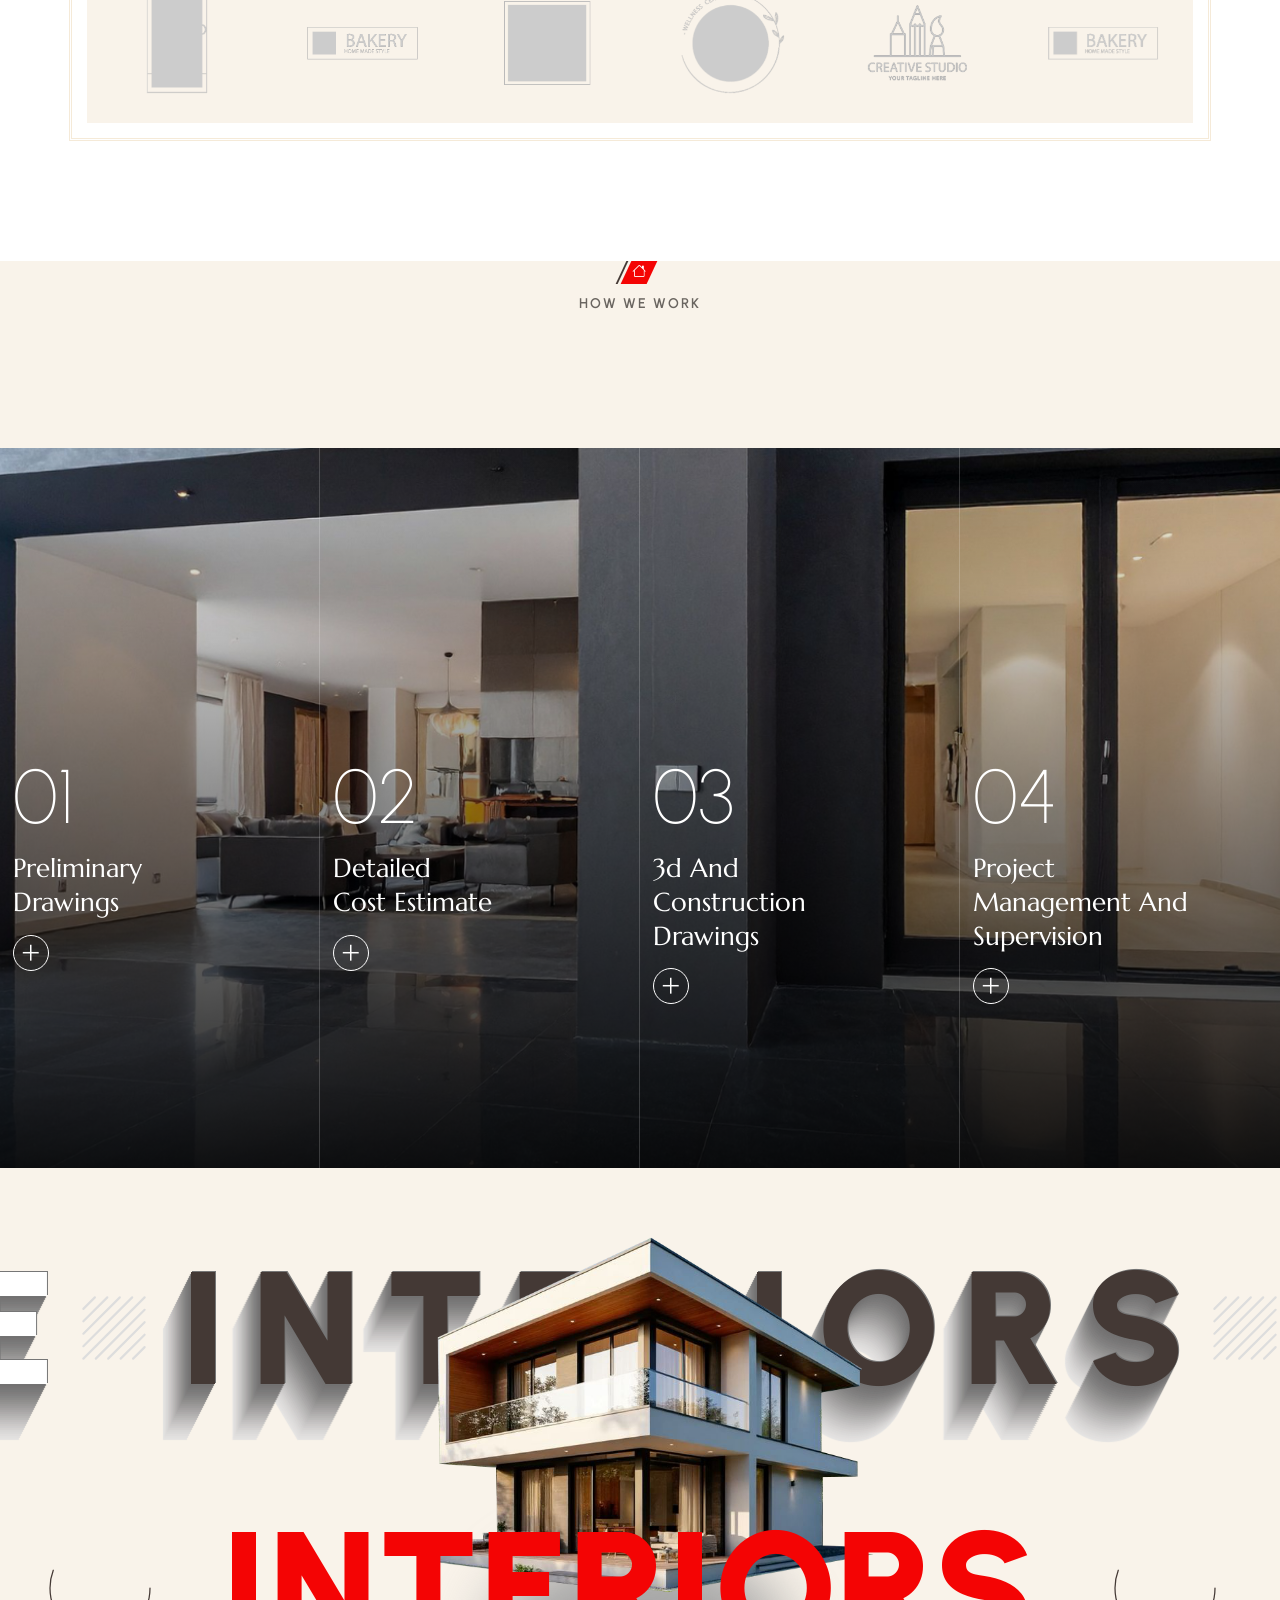
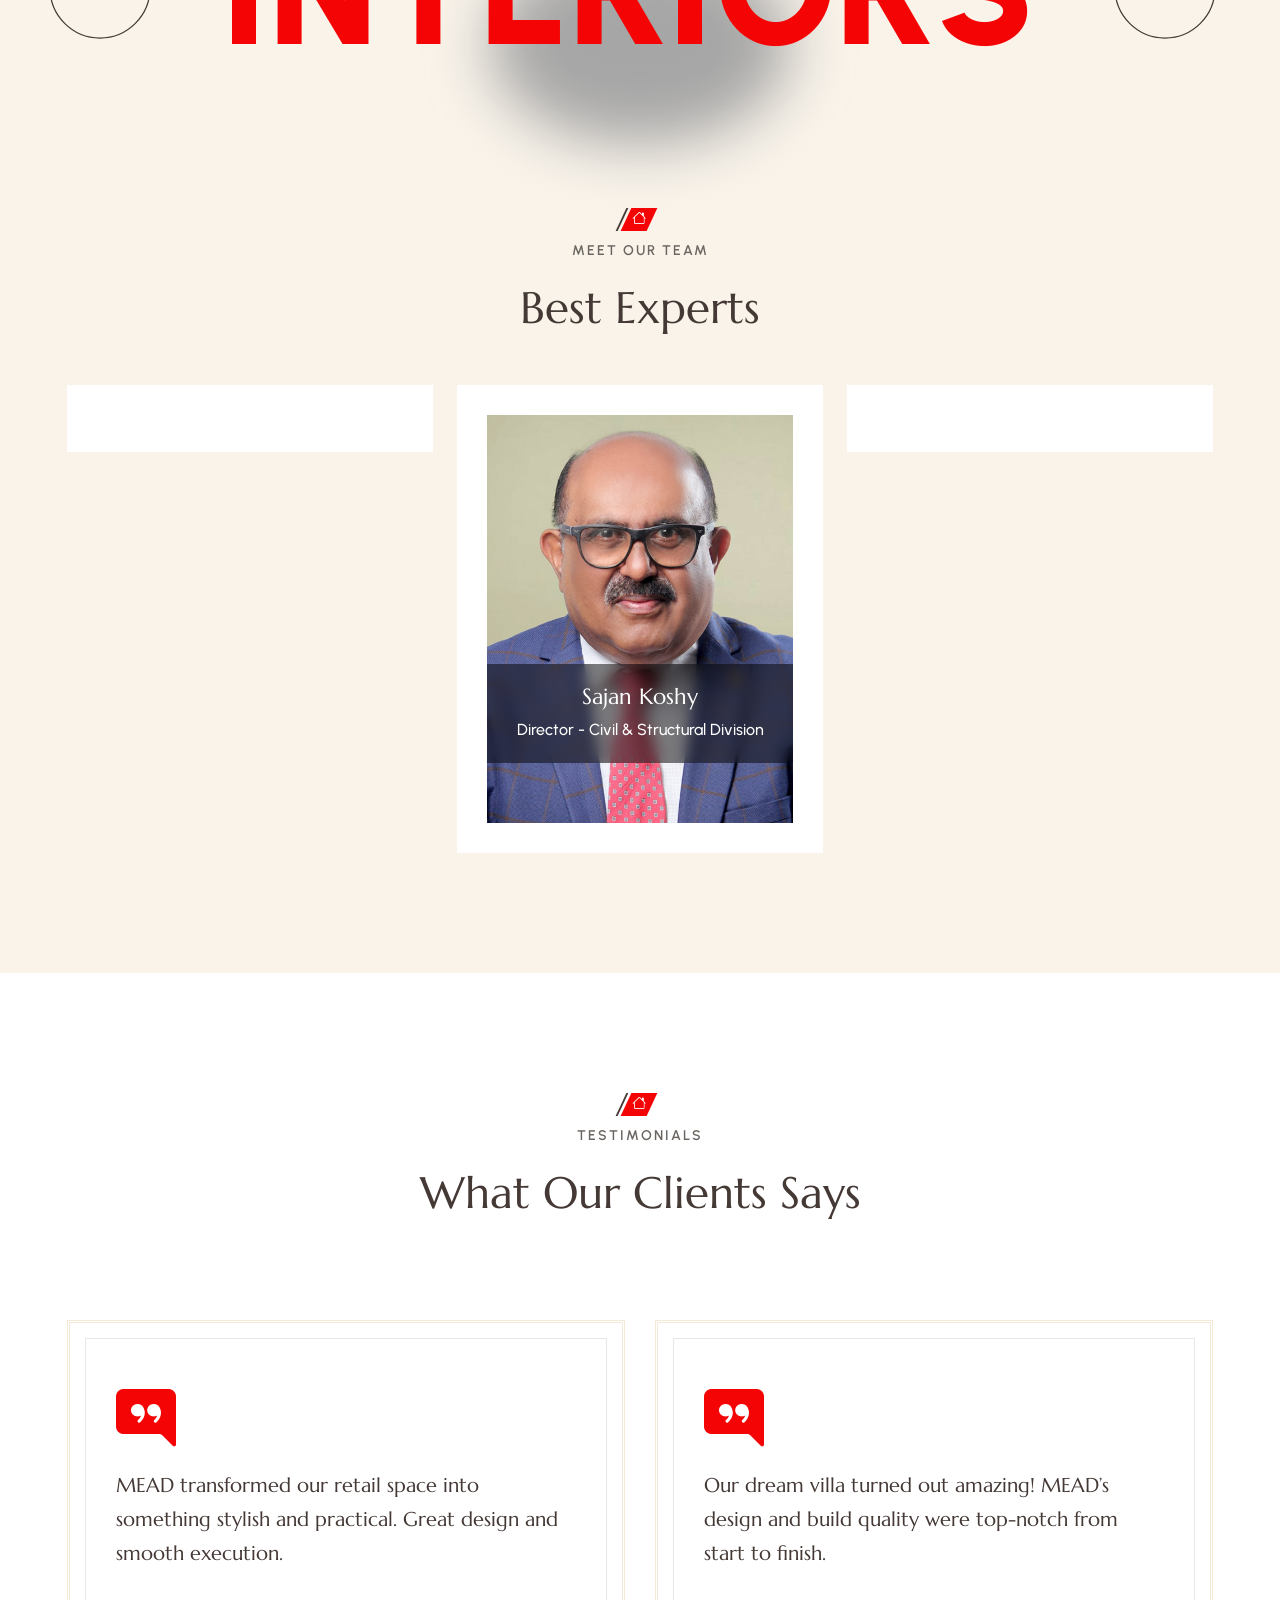
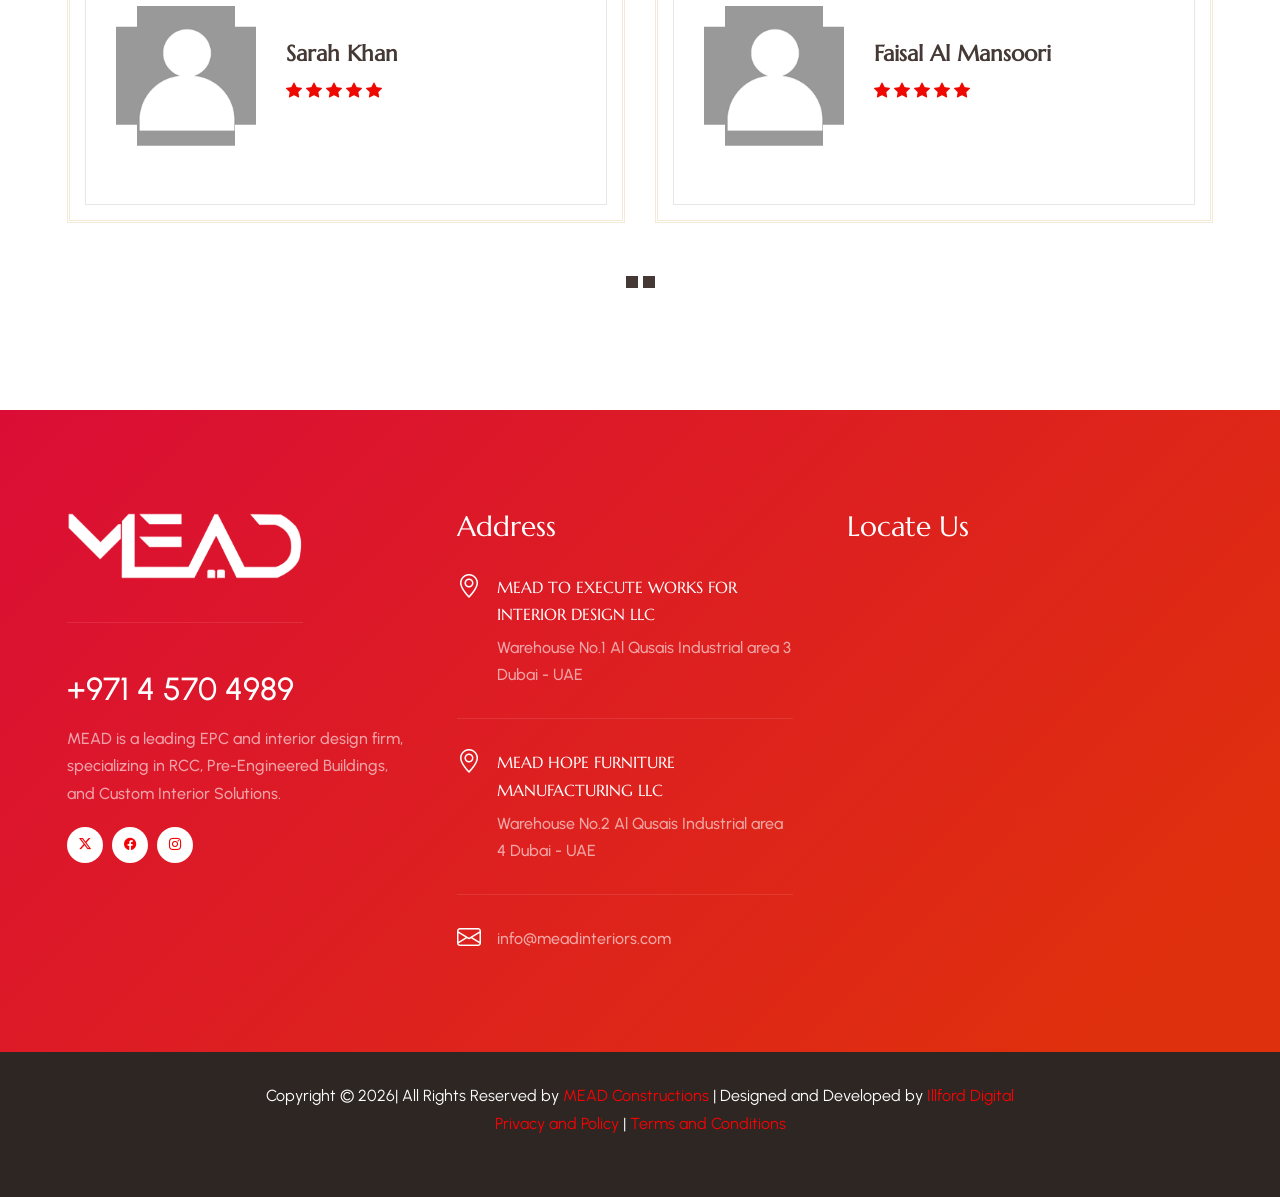
==== commit caa082b2: "commit final" ====
--- a/index.html
+++ b/index.html
@@ -187,7 +187,7 @@
                                 </li>
 
 
-                                <li><a href="project.html">Portfolio</a></li>
+                                <li><a href="projects.php">Portfolio</a></li>
                                 <li><a href="career.html">Careers</a></li>
                                   
                                 <li><a href="contact.html">Contact</a></li>
@@ -508,7 +508,7 @@
                                 <!--Column -1 -->
                                 <div class="swiper-slide">
                                     <div class="people__card">
-                                        <img src="images/project/image1.jpg" alt="Image" class="people__card__image">
+                                        <img src="images/portfolio/RESIDENTIAL/AJY THRTHA/MASTER BEDROOM (6).webp" alt="Image" class="people__card__image">
                                         <div class="people__card__content">
                                             <div class="slide__number">01</div>
                                             <div class="slide__title">Residential Interior Design</div>
@@ -520,7 +520,7 @@
                                 <!--Column -2 -->
                                 <div class="swiper-slide">
                                     <div class="people__card">
-                                        <img src="images/project/image2.jpg" alt="Image" class="people__card__image">
+                                        <img src="images/portfolio/COMMERCIAL AND RETAIL/AJMAL SARAH  OFFICE 209/Scene 01.webp" alt="Image" class="people__card__image">
                                         <div class="people__card__content">
                                             <div class="slide__number">02</div>
                                             <div class="slide__title">Commercial Interior Fit-Outs</div>
@@ -532,7 +532,7 @@
                                 <!--Column -3 -->
                                 <div class="swiper-slide">
                                     <div class="people__card">
-                                        <img src="images/project/image3.jpg" alt="Image" class="people__card__image">
+                                        <img src="images/portfolio/RESIDENTIAL/RANJITH VILLA/RENDER 14.webp" alt="Image" class="people__card__image">
                                         <div class="people__card__content">
                                             <div class="slide__number">03</div>
                                             <div class="slide__title">Modular Kitchen Solutions</div>
@@ -544,7 +544,7 @@
                                 <!--Column -4 -->
                                 <div class="swiper-slide">
                                     <div class="people__card">
-                                        <img src="images/project/image4.jpg" alt="Image" class="people__card__image">
+                                        <img src="images/portfolio/RESIDENTIAL/RANJITH VILLA/RENDER 16.webp" alt="Image" class="people__card__image">
                                         <div class="people__card__content">
                                             <div class="slide__number">04</div>
                                             <div class="slide__title">Bedroom & Wardrobe Design</div>
@@ -556,7 +556,7 @@
                                 <!--Column -5 -->
                                 <div class="swiper-slide">
                                     <div class="people__card">
-                                        <img src="images/project/image5.jpg" alt="Image" class="people__card__image">
+                                        <img src="images/portfolio/COMMERCIAL AND RETAIL/BTL/Scene 27.webp" alt="Image" class="people__card__image">
                                         <div class="people__card__content">
                                             <div class="slide__number">05</div>
                                             <div class="slide__title">False Ceiling & Lighting Design</div>
@@ -569,7 +569,7 @@
                                 <!--Column -6 -->
                                 <div class="swiper-slide">
                                     <div class="people__card">
-                                        <img src="images/project/image6.jpg" alt="Image" class="people__card__image">
+                                        <img src="images/portfolio/COMMERCIAL AND RETAIL/B&J/RENDER 07.webp" alt="Image" class="people__card__image">
                                         <div class="people__card__content">
                                             <div class="slide__number">06</div>
                                             <div class="slide__title">Renovation & Remodeling Services</div>
@@ -604,7 +604,7 @@
     padding-top: 20px;
 }
 .service-icon-box-two {
-    height: 550px;
+    height: 580px;
 }
 .service-icon-box-two .service-icon-content {
     padding: 15px 0px 30px 0px;
@@ -647,7 +647,7 @@
                                 <!--Column 1-->
                                 <div class="col-xl-4 col-lg-4 col-md-6 m-b30">
                                     <div class="service-icon-box-two">
-                                        <div class="service-media"><img src="images/services/1.jpg" alt=""></div>
+                                        <div class="service-media"><img src="images/portfolio/HEALTH CARE/BURJEEL MEDICAL CENTRE/pulmology 2.webp" alt=""></div>
                                             <div class="service-icon-box-bootom">
                              
                                             <h3 class="wt-title"><a href="constructions.html#residential-construction">Residential Construction</a></h3>
@@ -664,7 +664,7 @@
                                 <!--Column 2-->
                                 <div class="col-xl-4 col-lg-4 col-md-6 m-b30">
                                     <div class="service-icon-box-two">
-                                        <div class="service-media"><img src="images/services/2.jpg" alt=""></div>
+                                        <div class="service-media"><img src="images/portfolio/COMMERCIAL AND RETAIL/AL FATTAN TOWER/Render 001000 (8).webp" alt=""></div>
                                           <div class="service-icon-box-bootom">
                                           
                                             <h3 class="wt-title"><a href="constructions.html#commercial-construction">Commercial Construction</a></h3>
@@ -681,7 +681,7 @@
                                 <!--Column 3-->
                                 <div class="col-xl-4 col-lg-4 col-md-6 m-b30">
                                     <div class="service-icon-box-two">
-                                        <div class="service-media"><img src="images/services/3.jpg" alt=""></div>
+                                        <div class="service-media"><img src="images/portfolio/COMMERCIAL AND RETAIL/AL FATTAN TOWER/Scene 1_1.webp" alt=""></div>
                                           <div class="service-icon-box-bootom">
                                  
                                             <h3 class="wt-title"><a href="constructions.html#turnkey-construction-projects">Turnkey Construction Projects</a></h3>
@@ -698,7 +698,7 @@
                                 <!--Column 4-->
                                 <div class="col-xl-4 col-lg-4 col-md-6 m-b30">
                                     <div class="service-icon-box-two">
-                                        <div class="service-media"><img src="images/services/4.jpg" alt=""></div>
+                                        <div class="service-media"><img src="images/portfolio/COMMERCIAL AND RETAIL/AL FATTAN TOWER/Render 001000 (8).webp" alt=""></div>
                                           <div class="service-icon-box-bootom">
                                     
                                             <h3 class="wt-title"><a href="constructions.html#structural-and-civil-works">Structural & Civil Works</a>
@@ -715,7 +715,7 @@
                                 <!--Column 5-->
                                 <div class="col-xl-4 col-lg-4 col-md-6 m-b30">
                                     <div class="service-icon-box-two">
-                                        <div class="service-media"><img src="images/services/5.jpg" alt=""></div>
+                                        <div class="service-media"><img src="images/portfolio/COMMERCIAL AND RETAIL/AL FATTAN TOWER/Corona Camera009.webp" alt=""></div>
                                           <div class="service-icon-box-bootom">
                                           
                                             <h3 class="wt-title"><a href="constructions.html#renovation-and-extension-projects">Renovation & Extension Projects</a></h3>
@@ -731,7 +731,7 @@
                                 <!--Column 6-->
                                 <div class="col-xl-4 col-lg-4 col-md-6 m-b30">
                                     <div class="service-icon-box-two">
-                                        <div class="service-media"><img src="images/services/6.jpg" alt=""></div>
+                                        <div class="service-media"><img src="images/portfolio/HEALTH CARE/BURJEEL MEDICAL CENTRE/R2.webp" alt=""></div>
                                           <div class="service-icon-box-bootom">
                                      
                                             <h3 class="wt-title"><a href="constructions.html#project-management-and-consulting">Project Management & Consulting</a></h3>
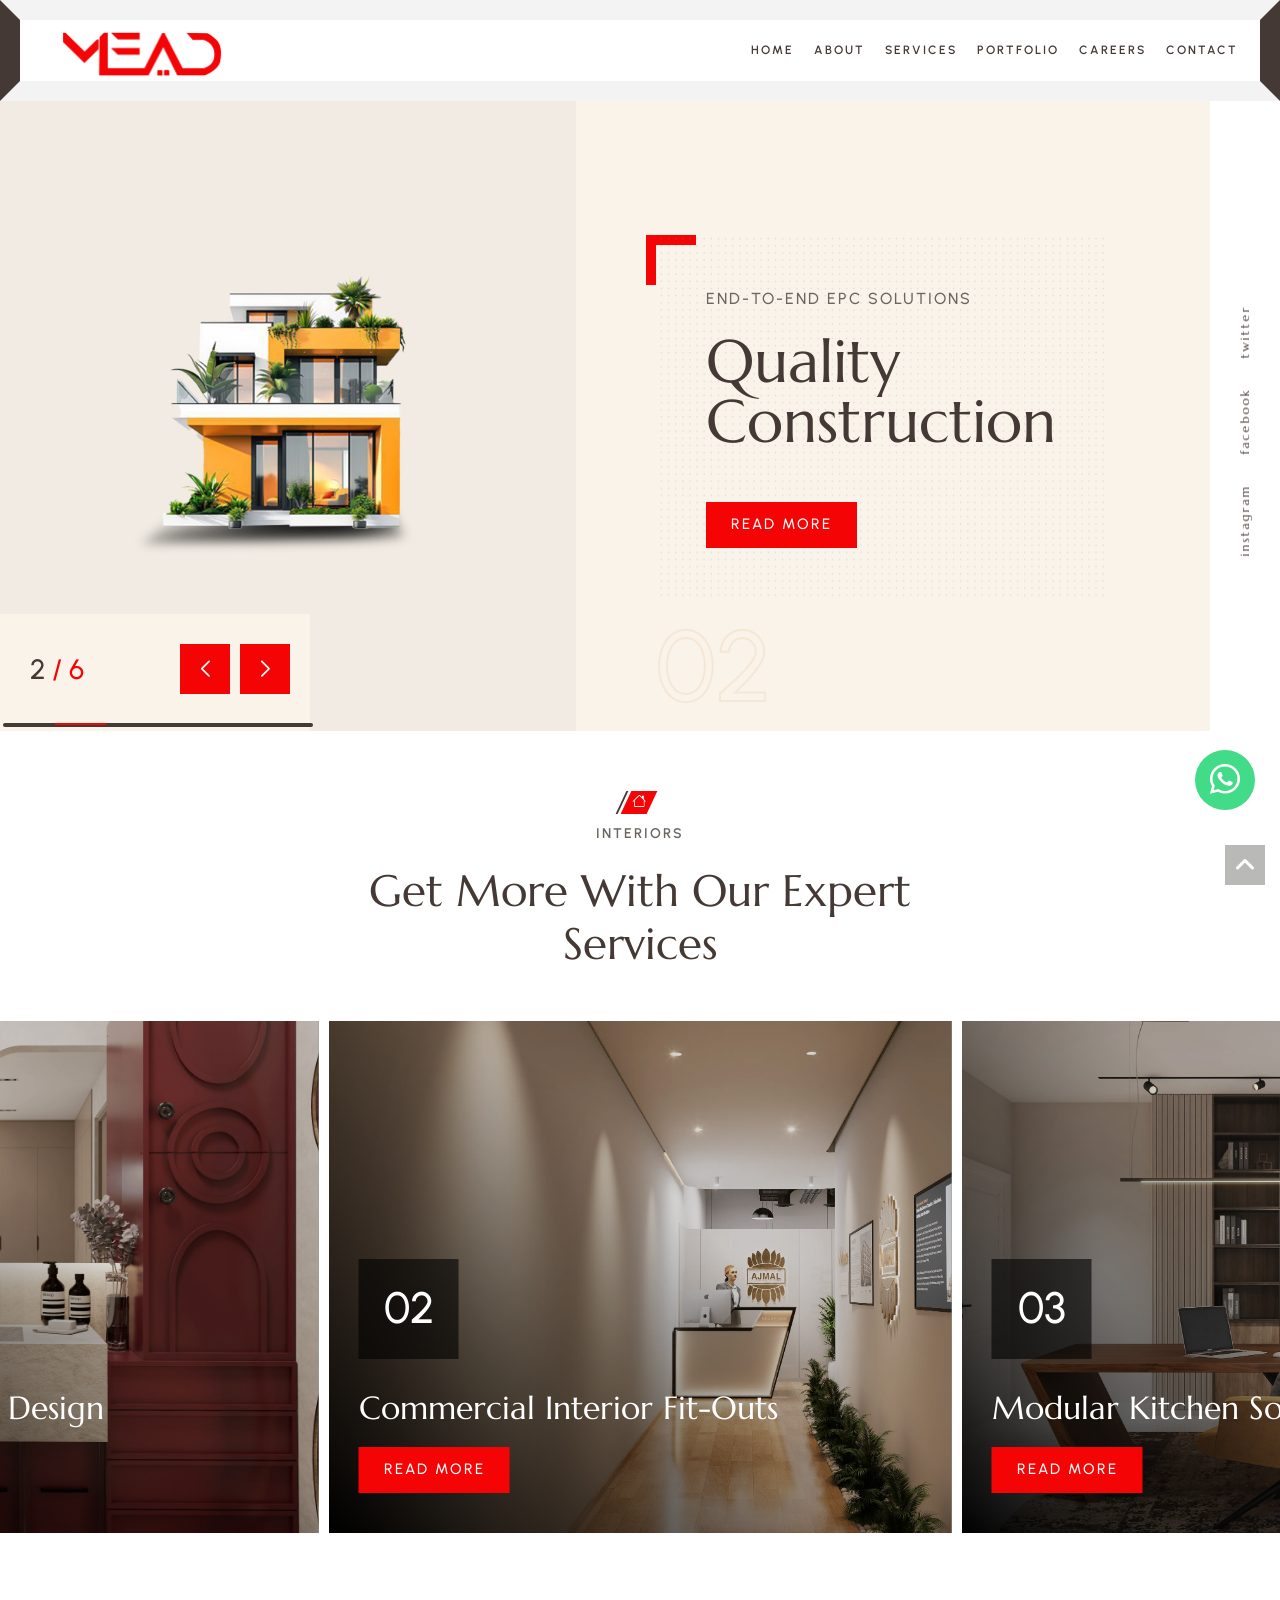
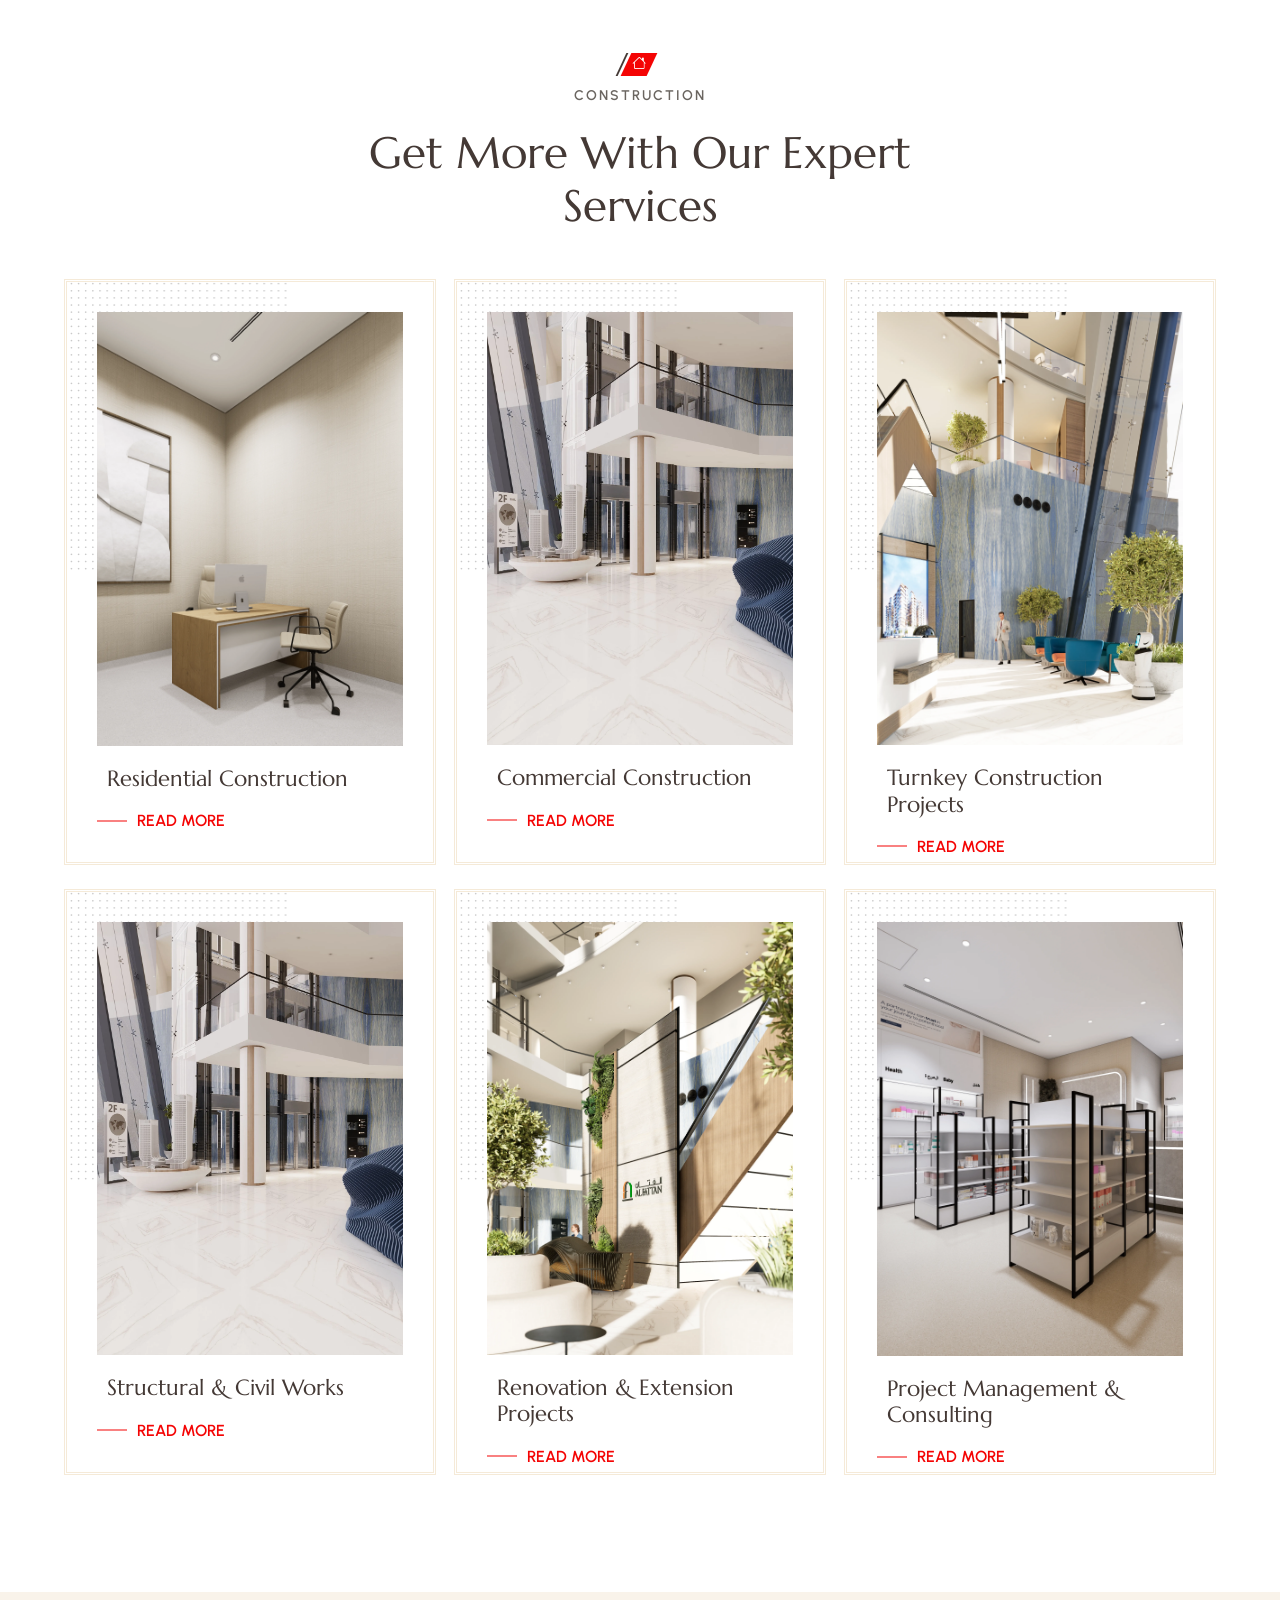
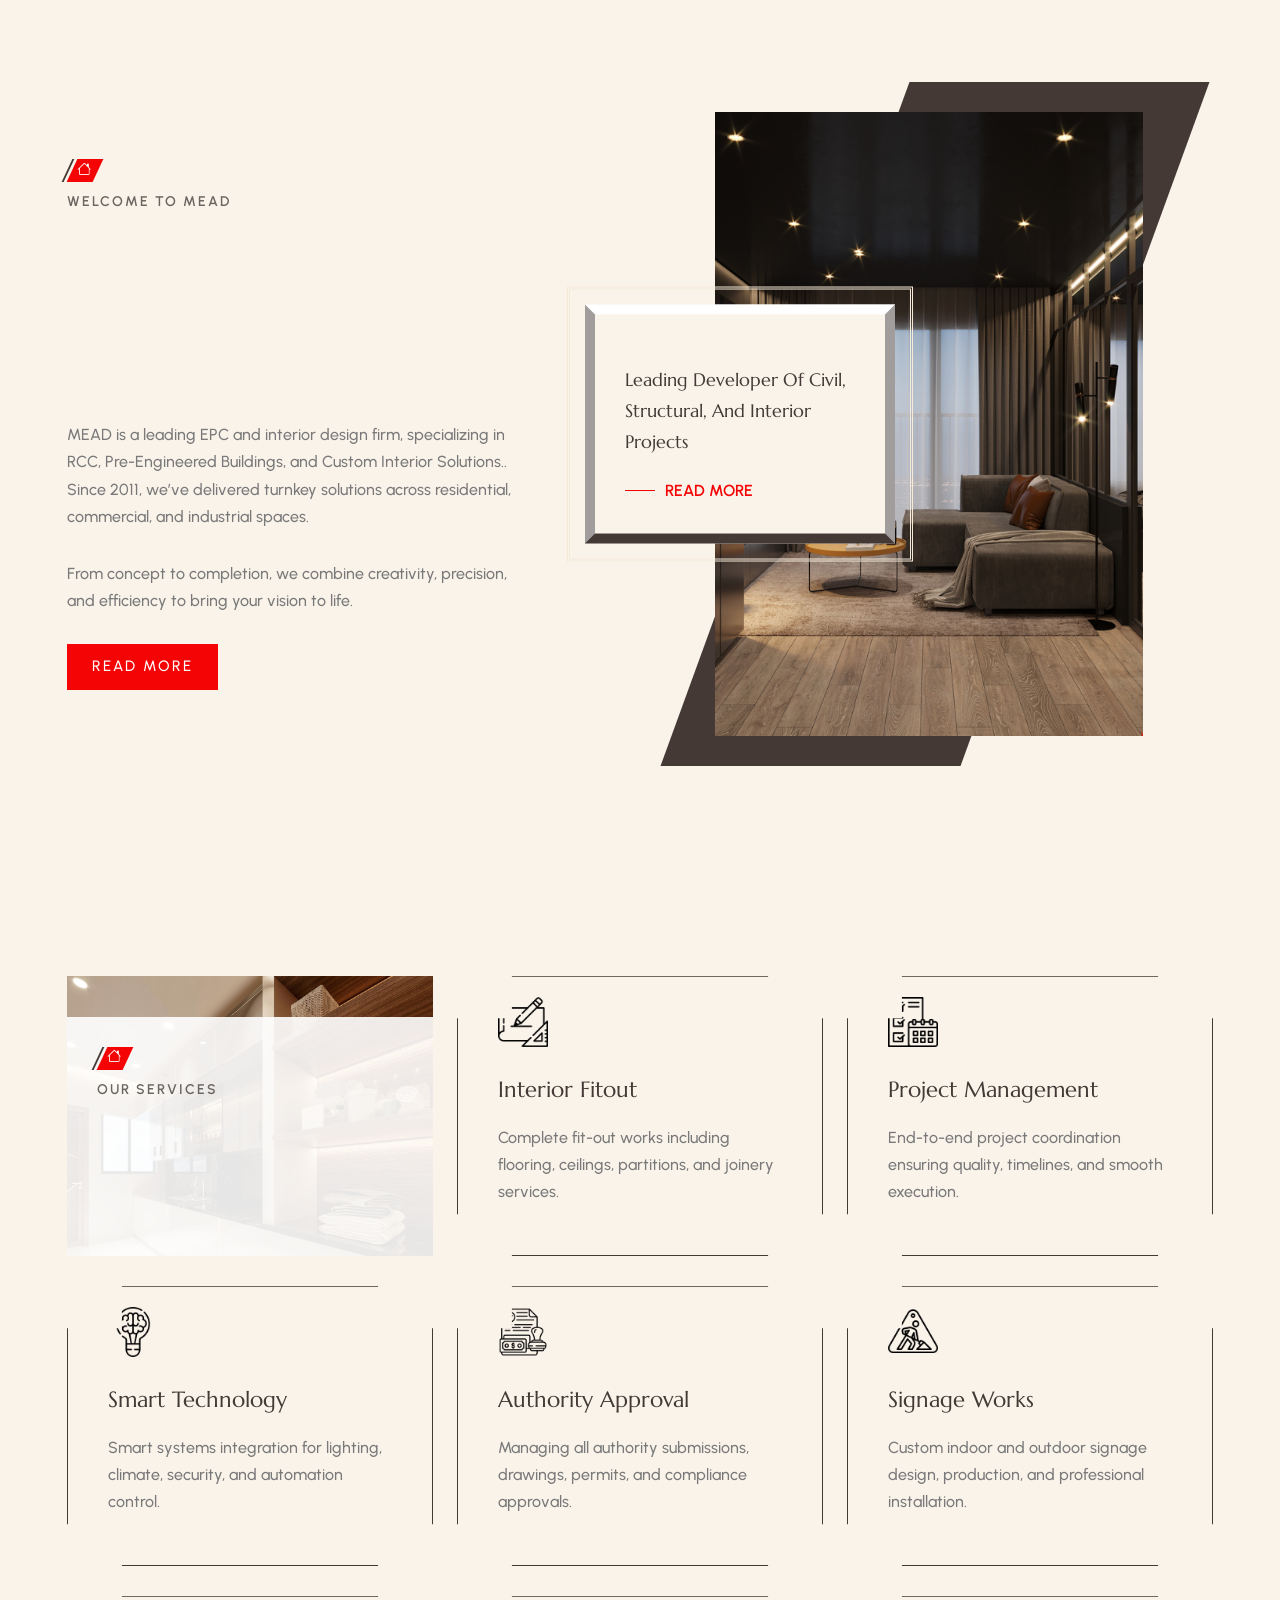
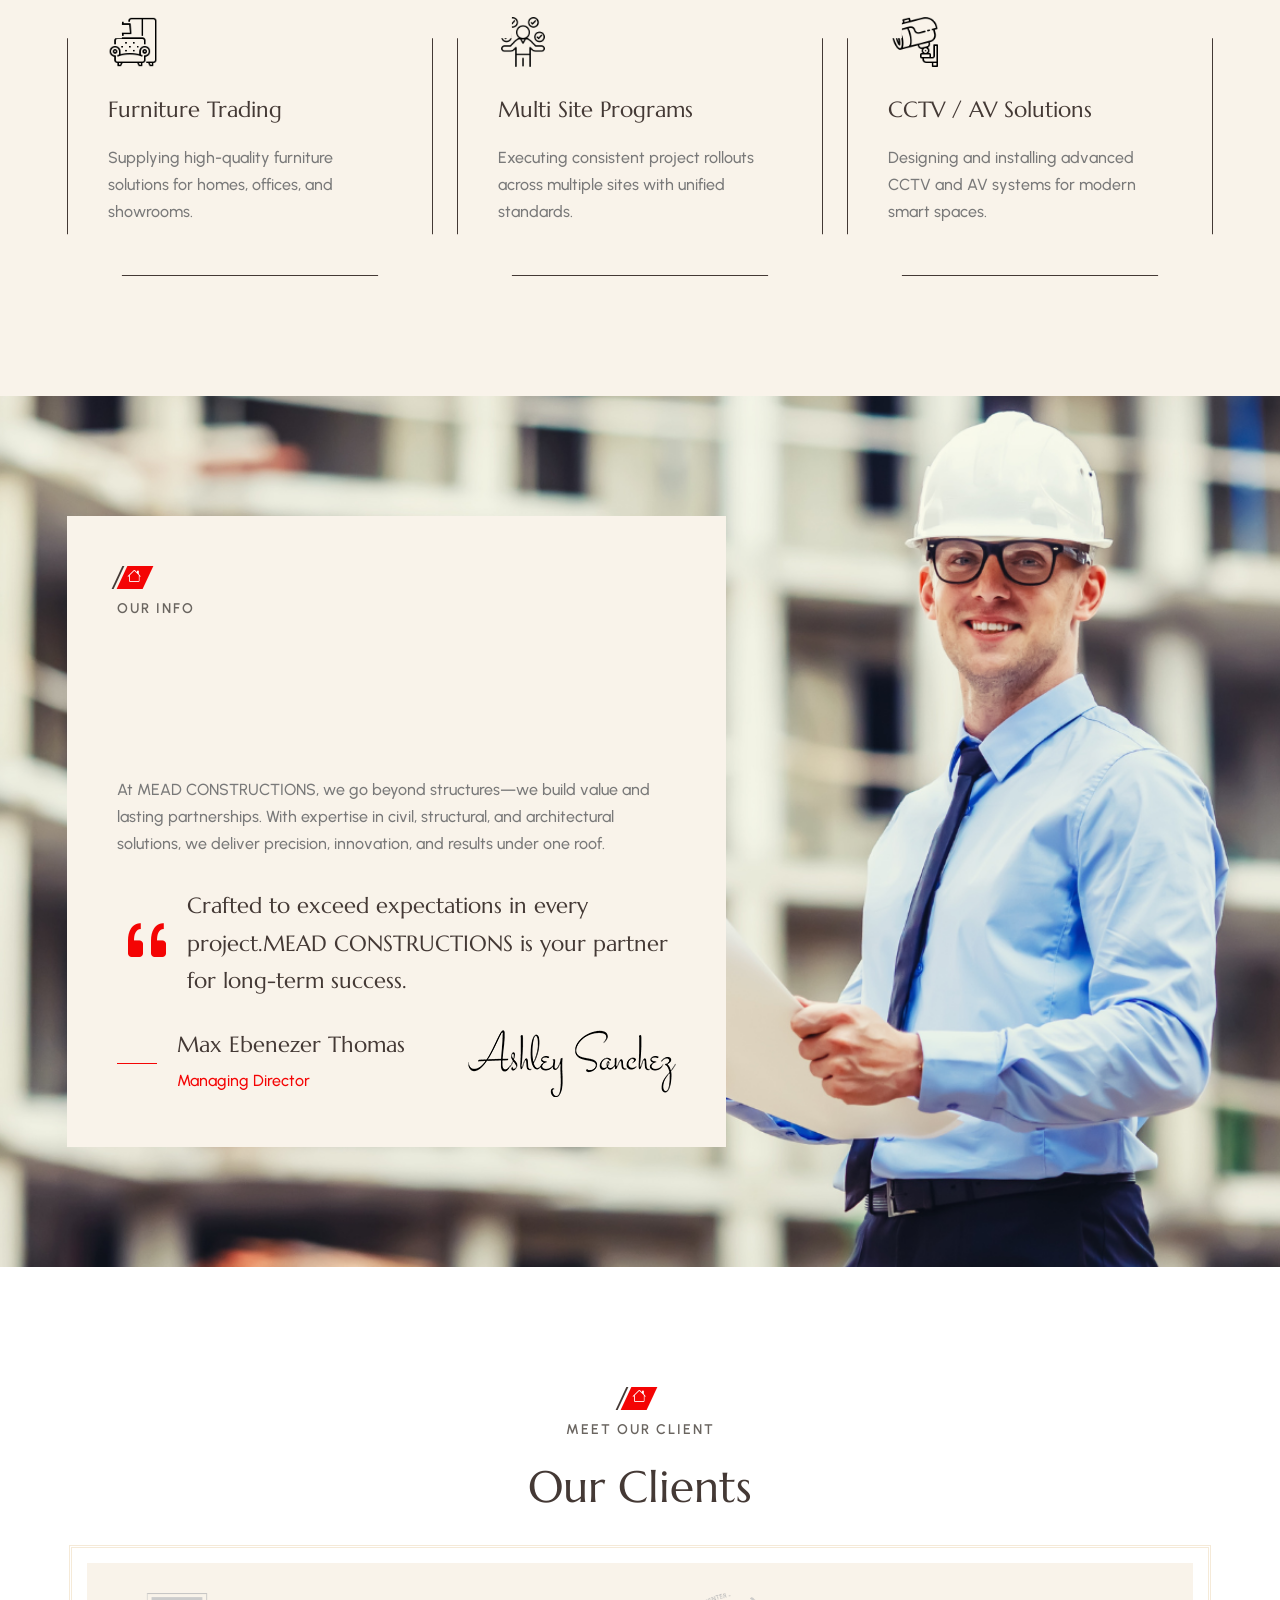
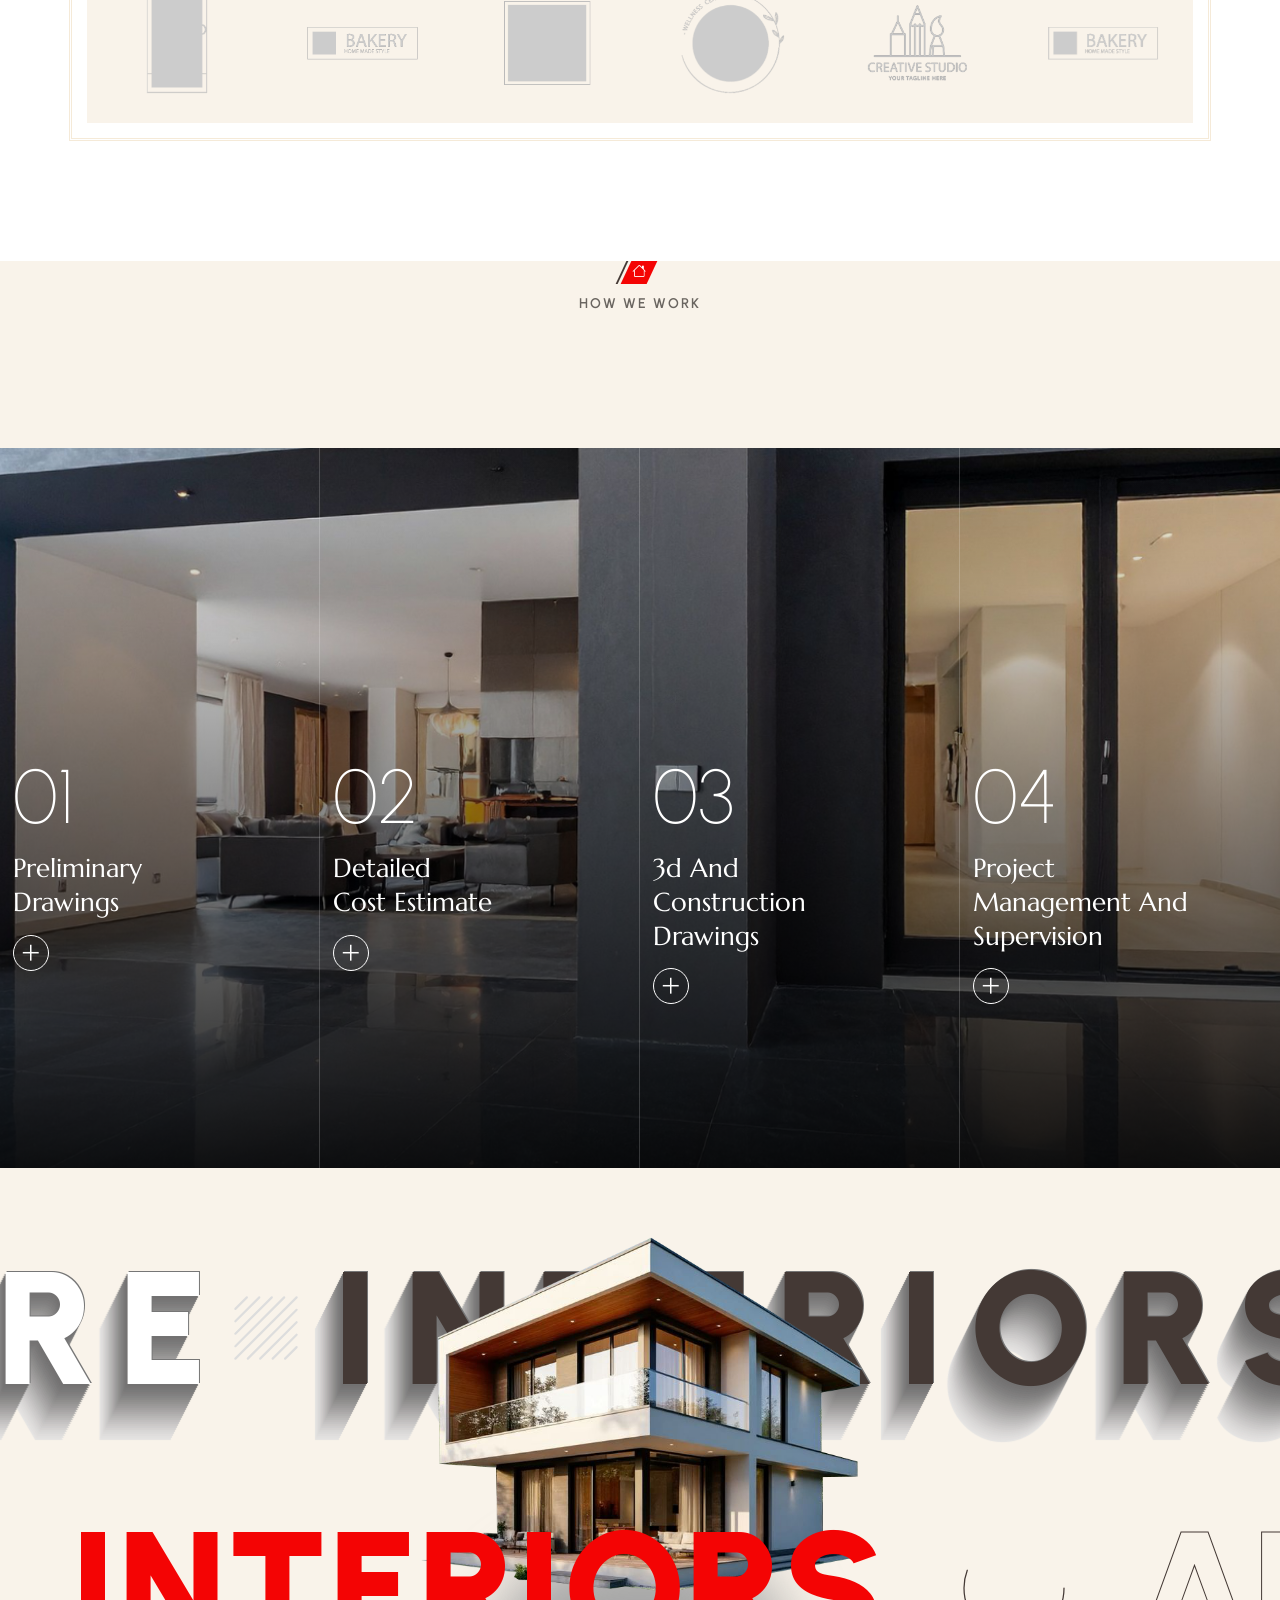
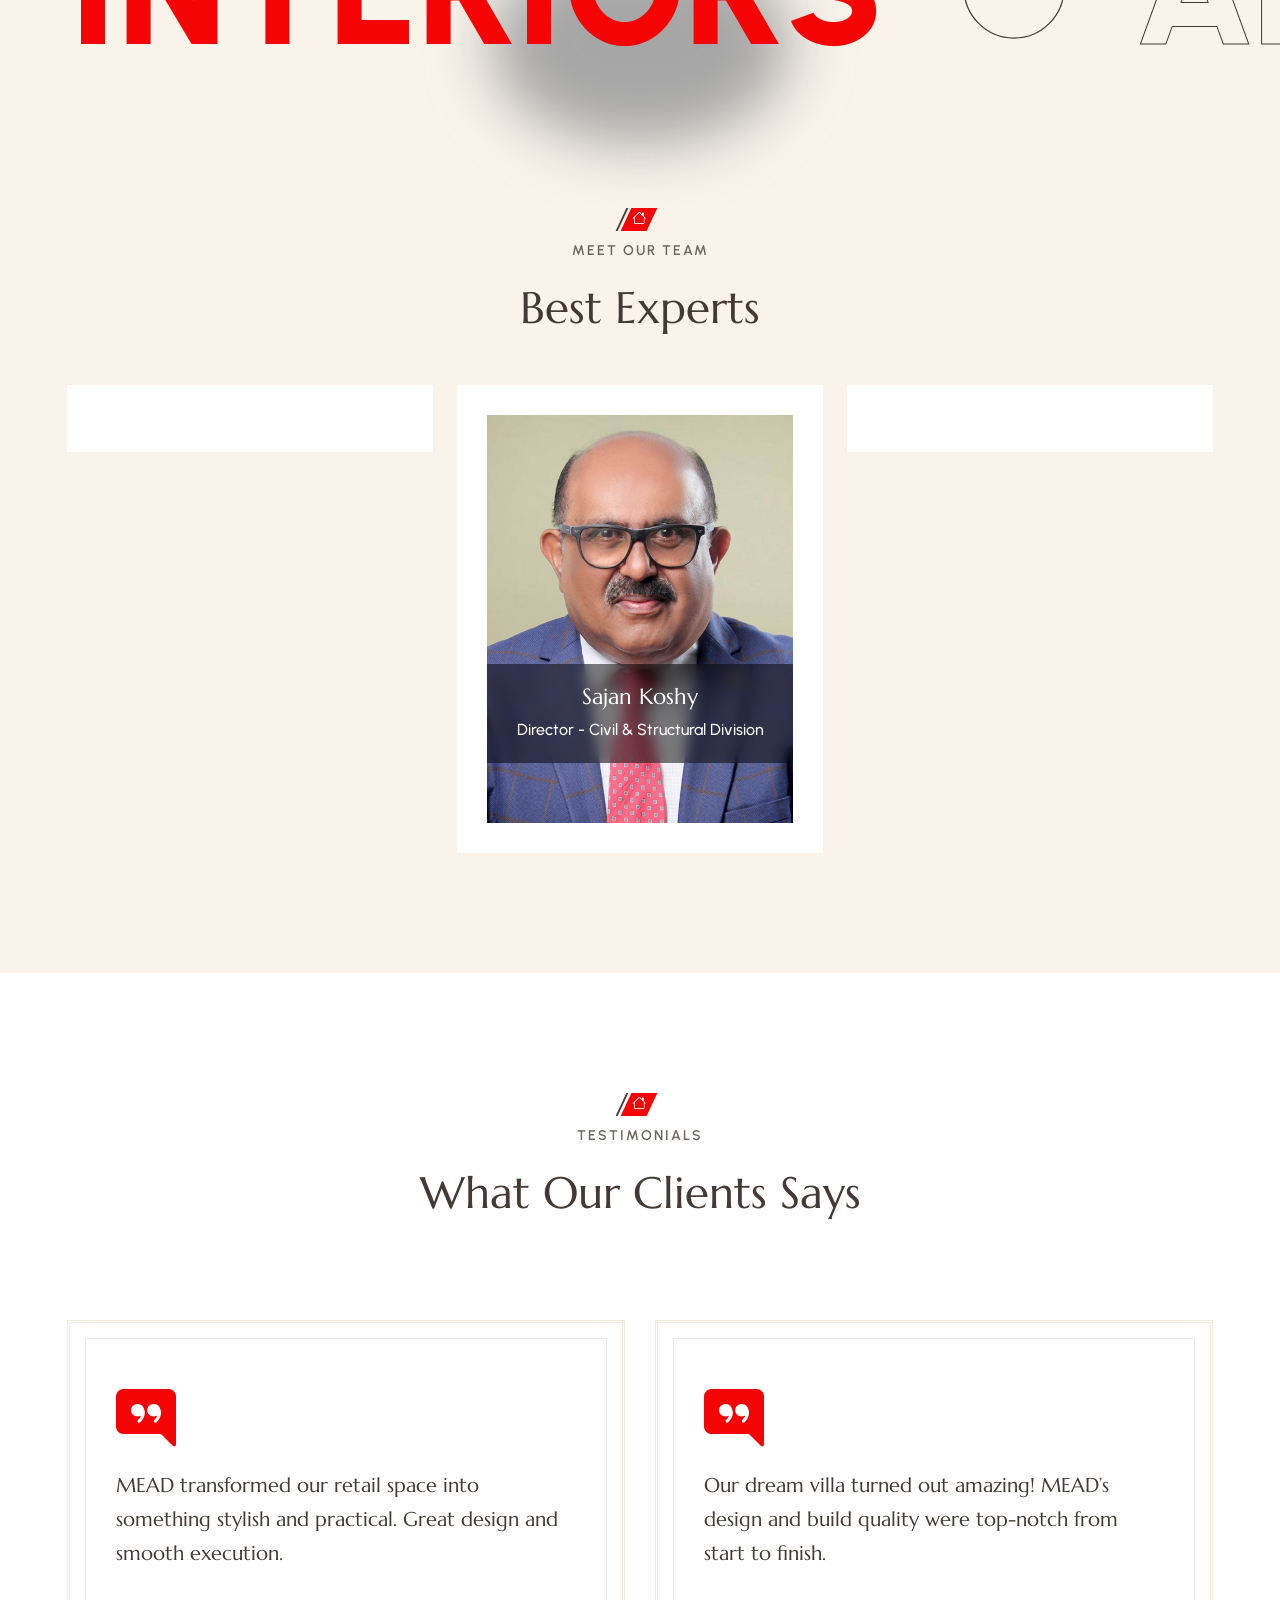
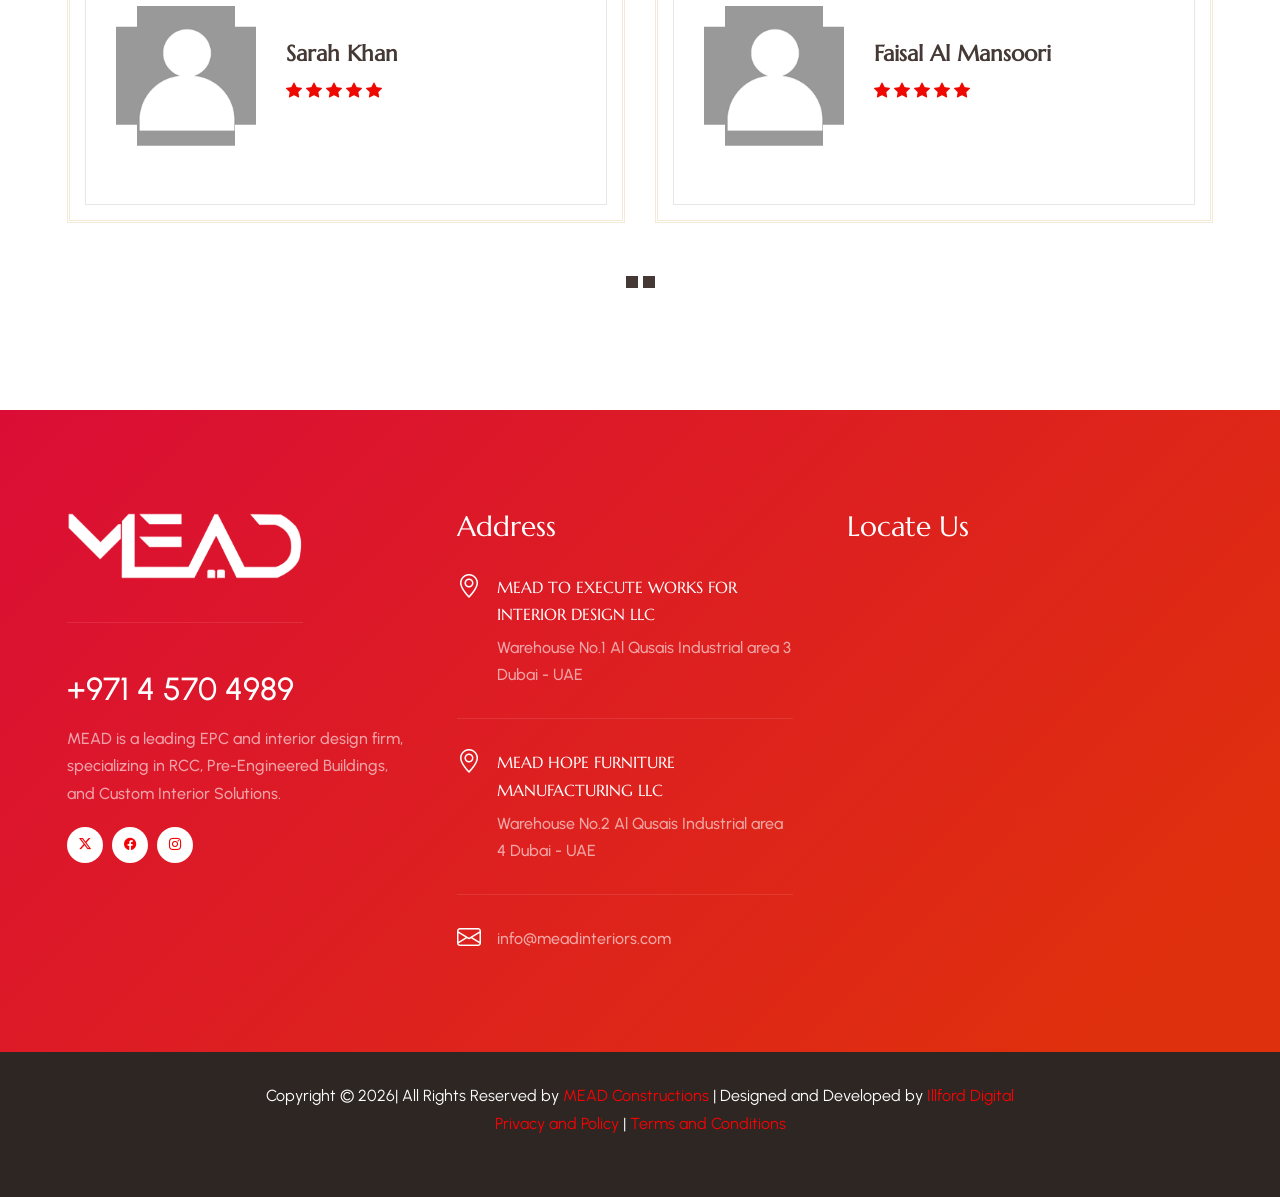
==== commit a1880d59: "commit final" ====
--- a/index.html
+++ b/index.html
@@ -187,7 +187,7 @@
                                 </li>
 
 
-                                <li><a href="projects.php">Portfolio</a></li>
+                                <li><a href="project.html">Portfolio</a></li>
                                 <li><a href="career.html">Careers</a></li>
                                   
                                 <li><a href="contact.html">Contact</a></li>
